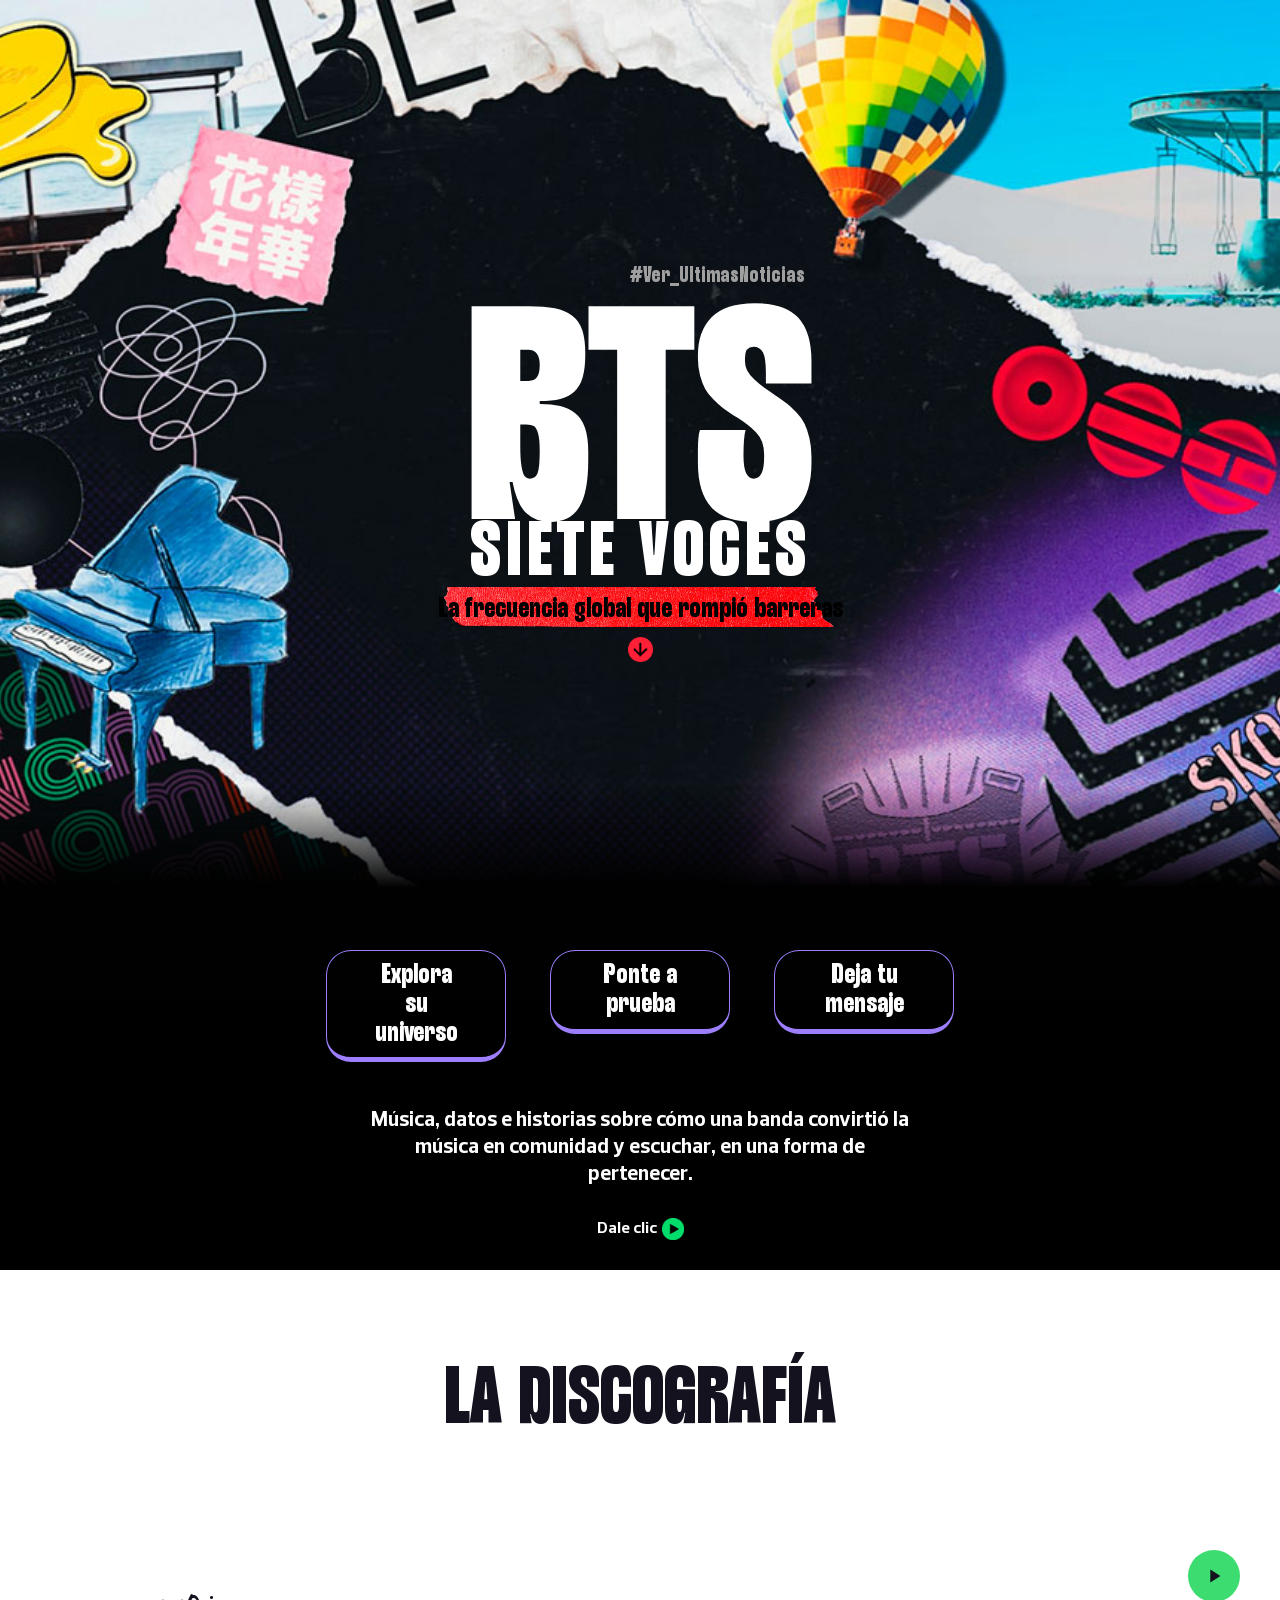
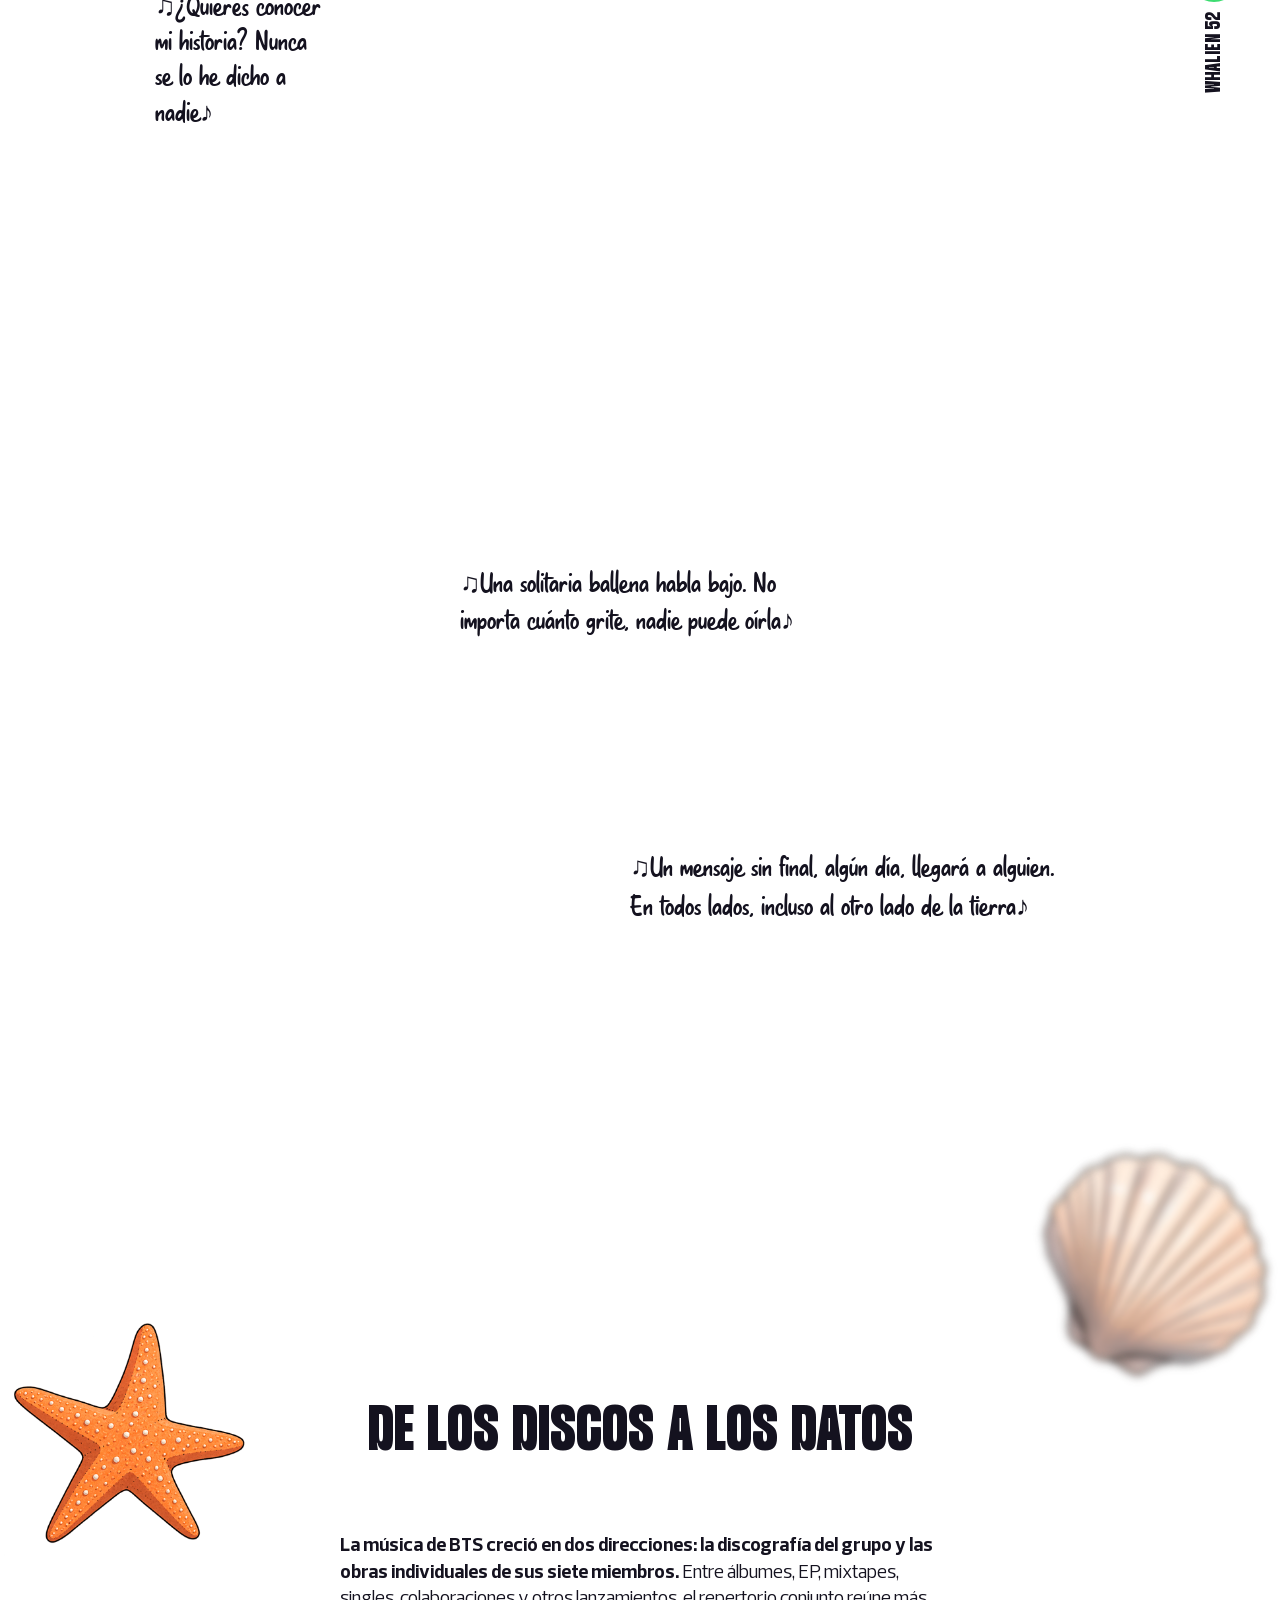
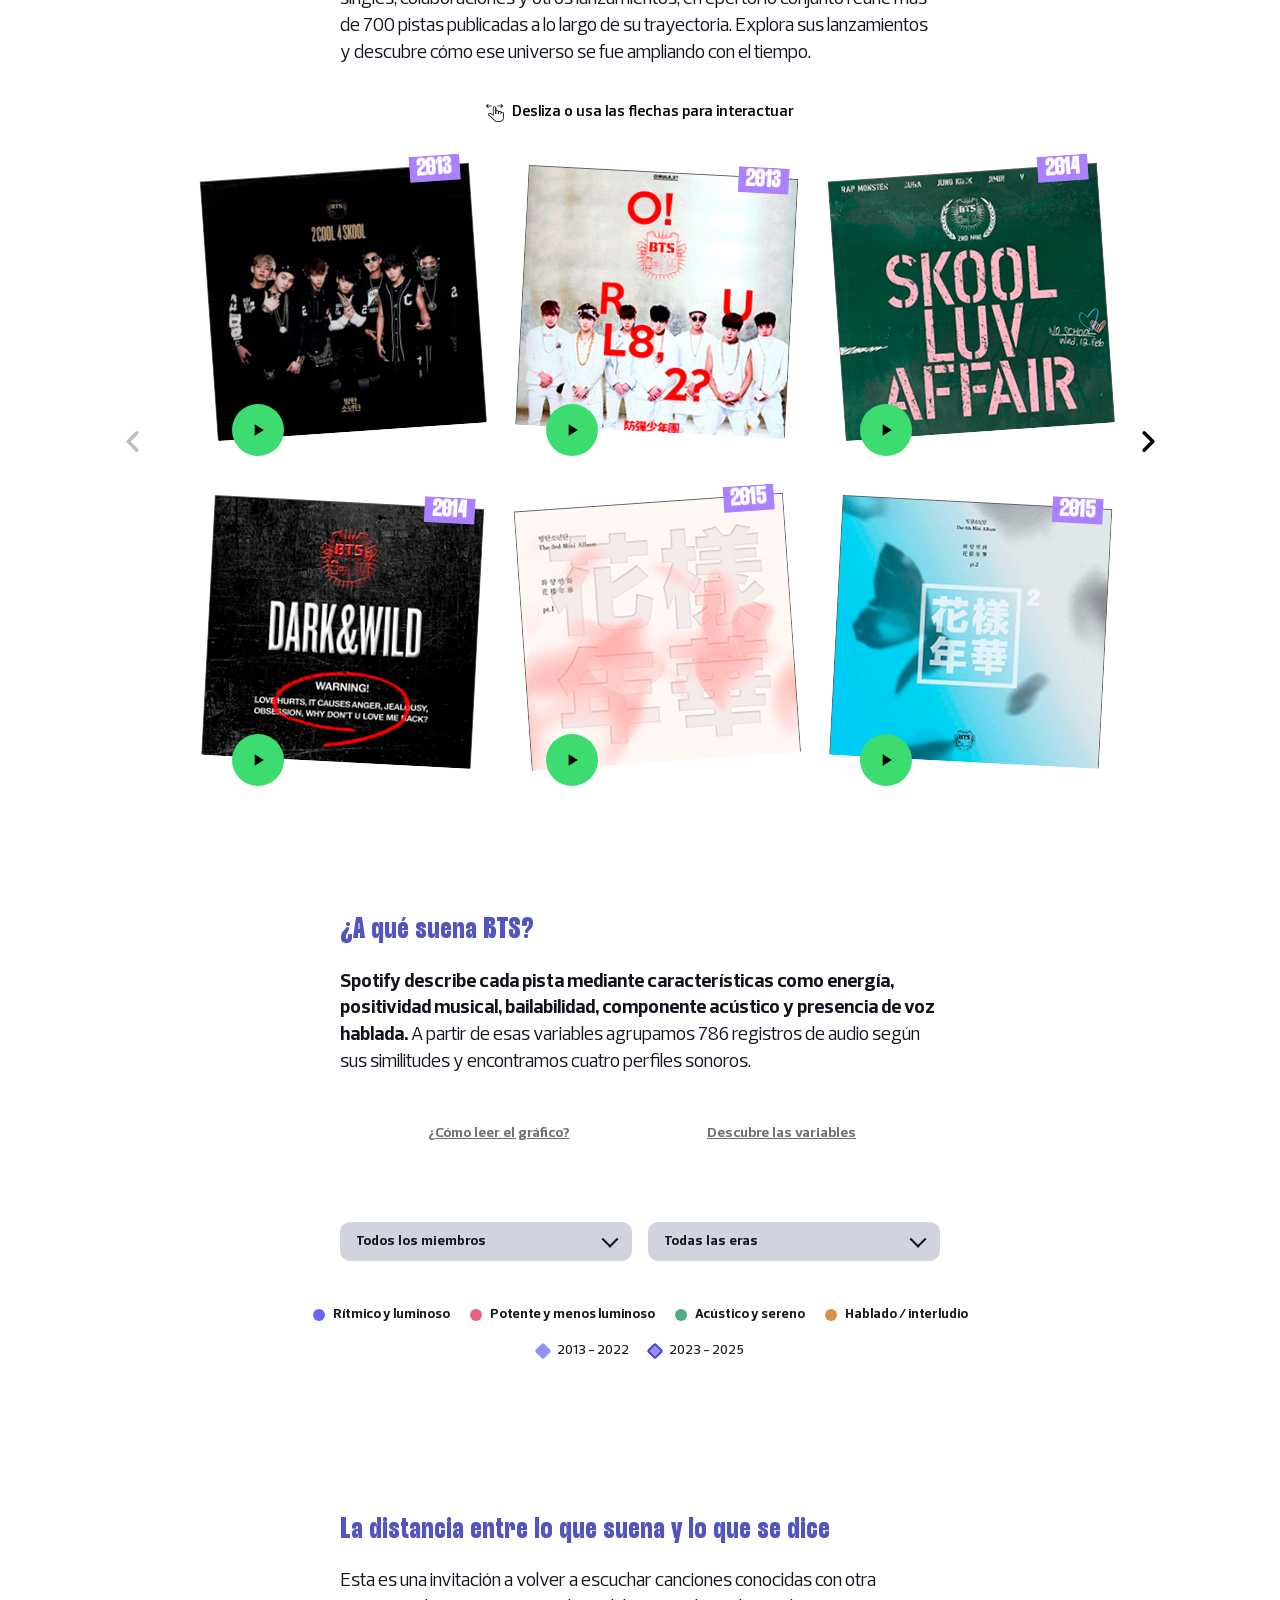
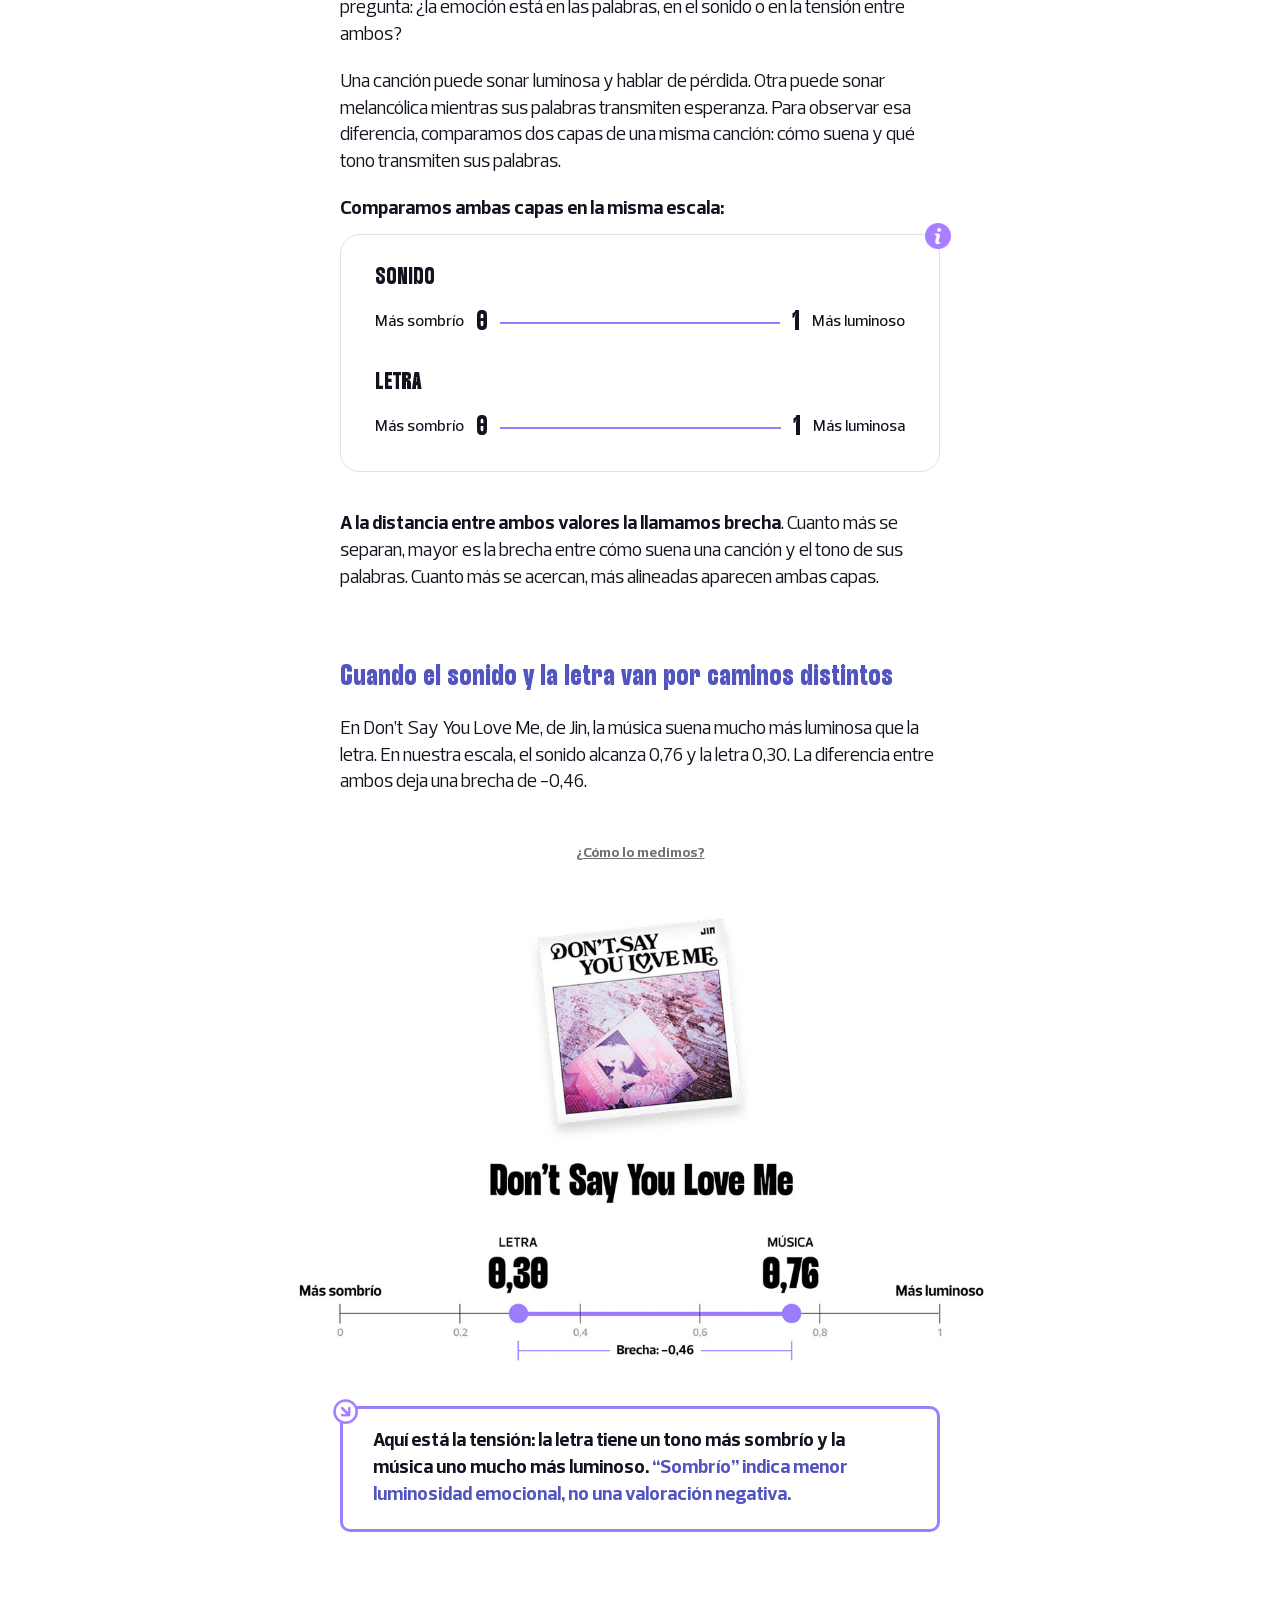
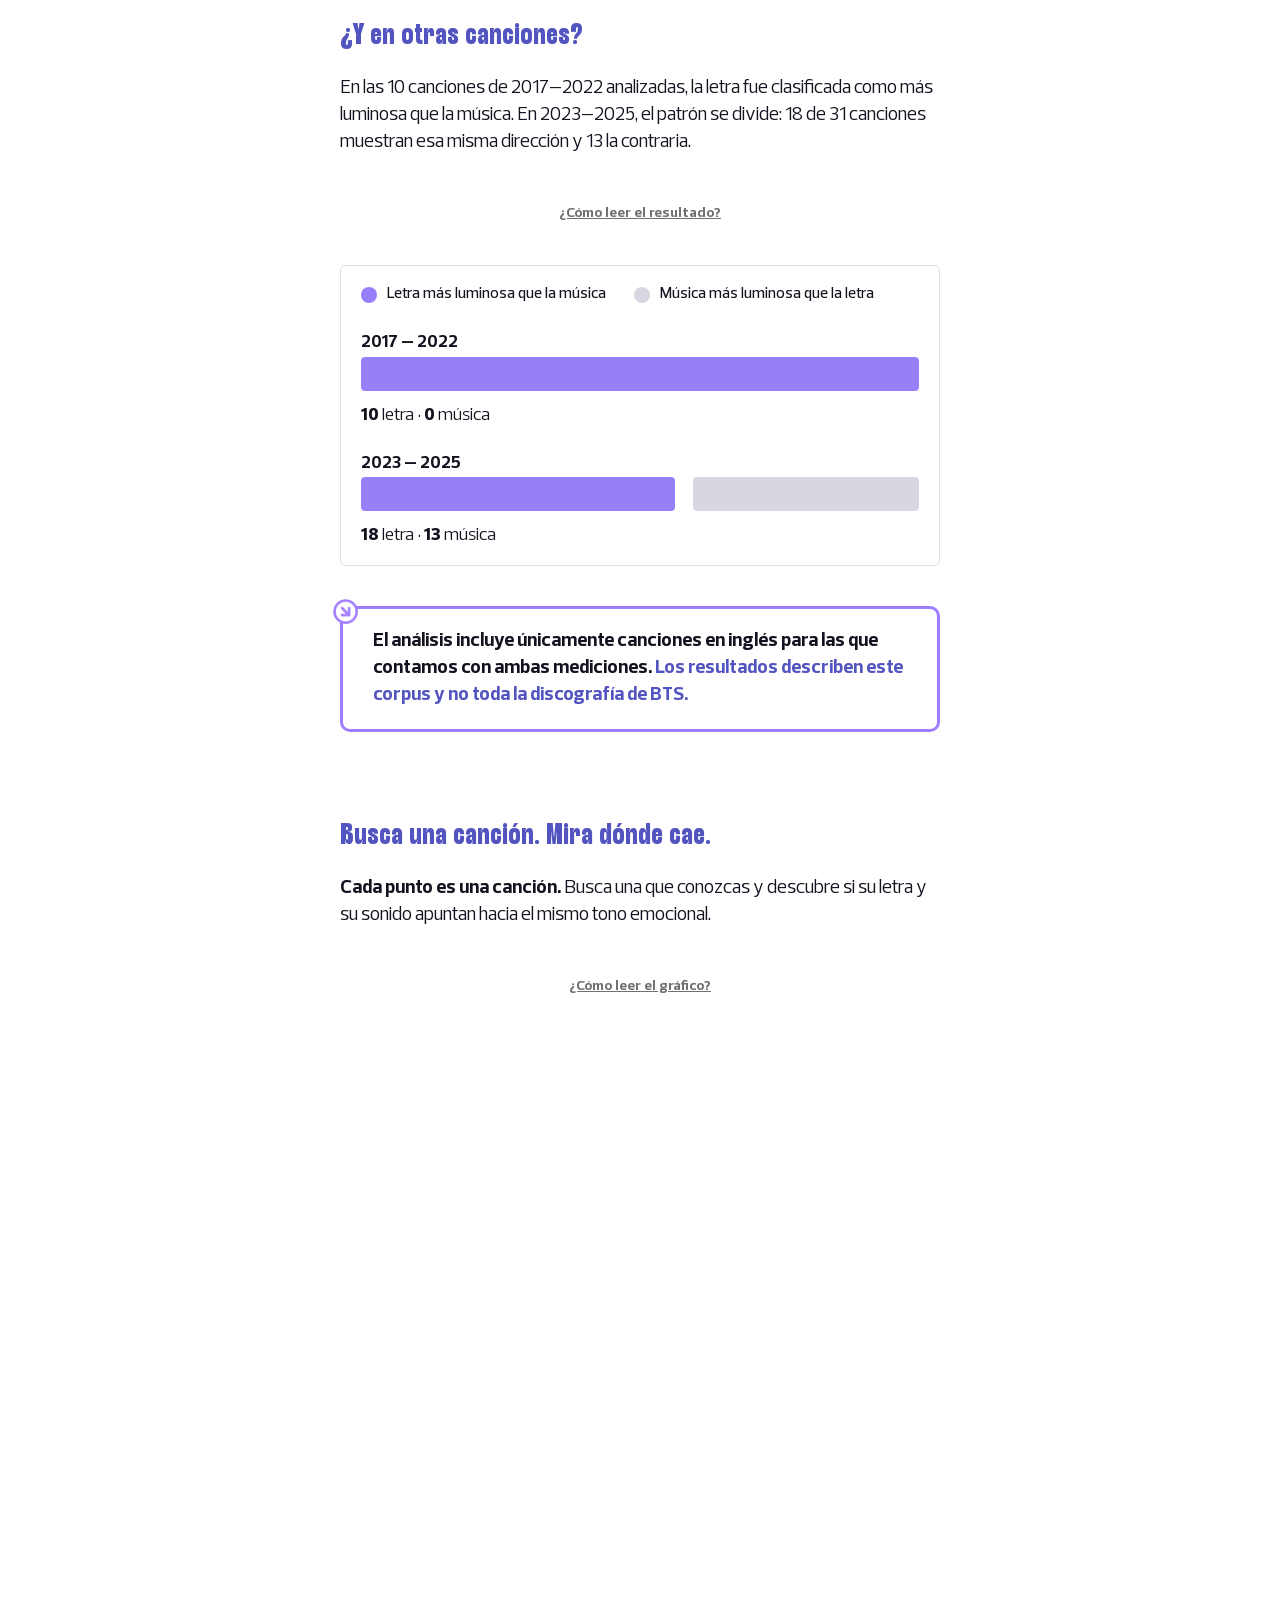
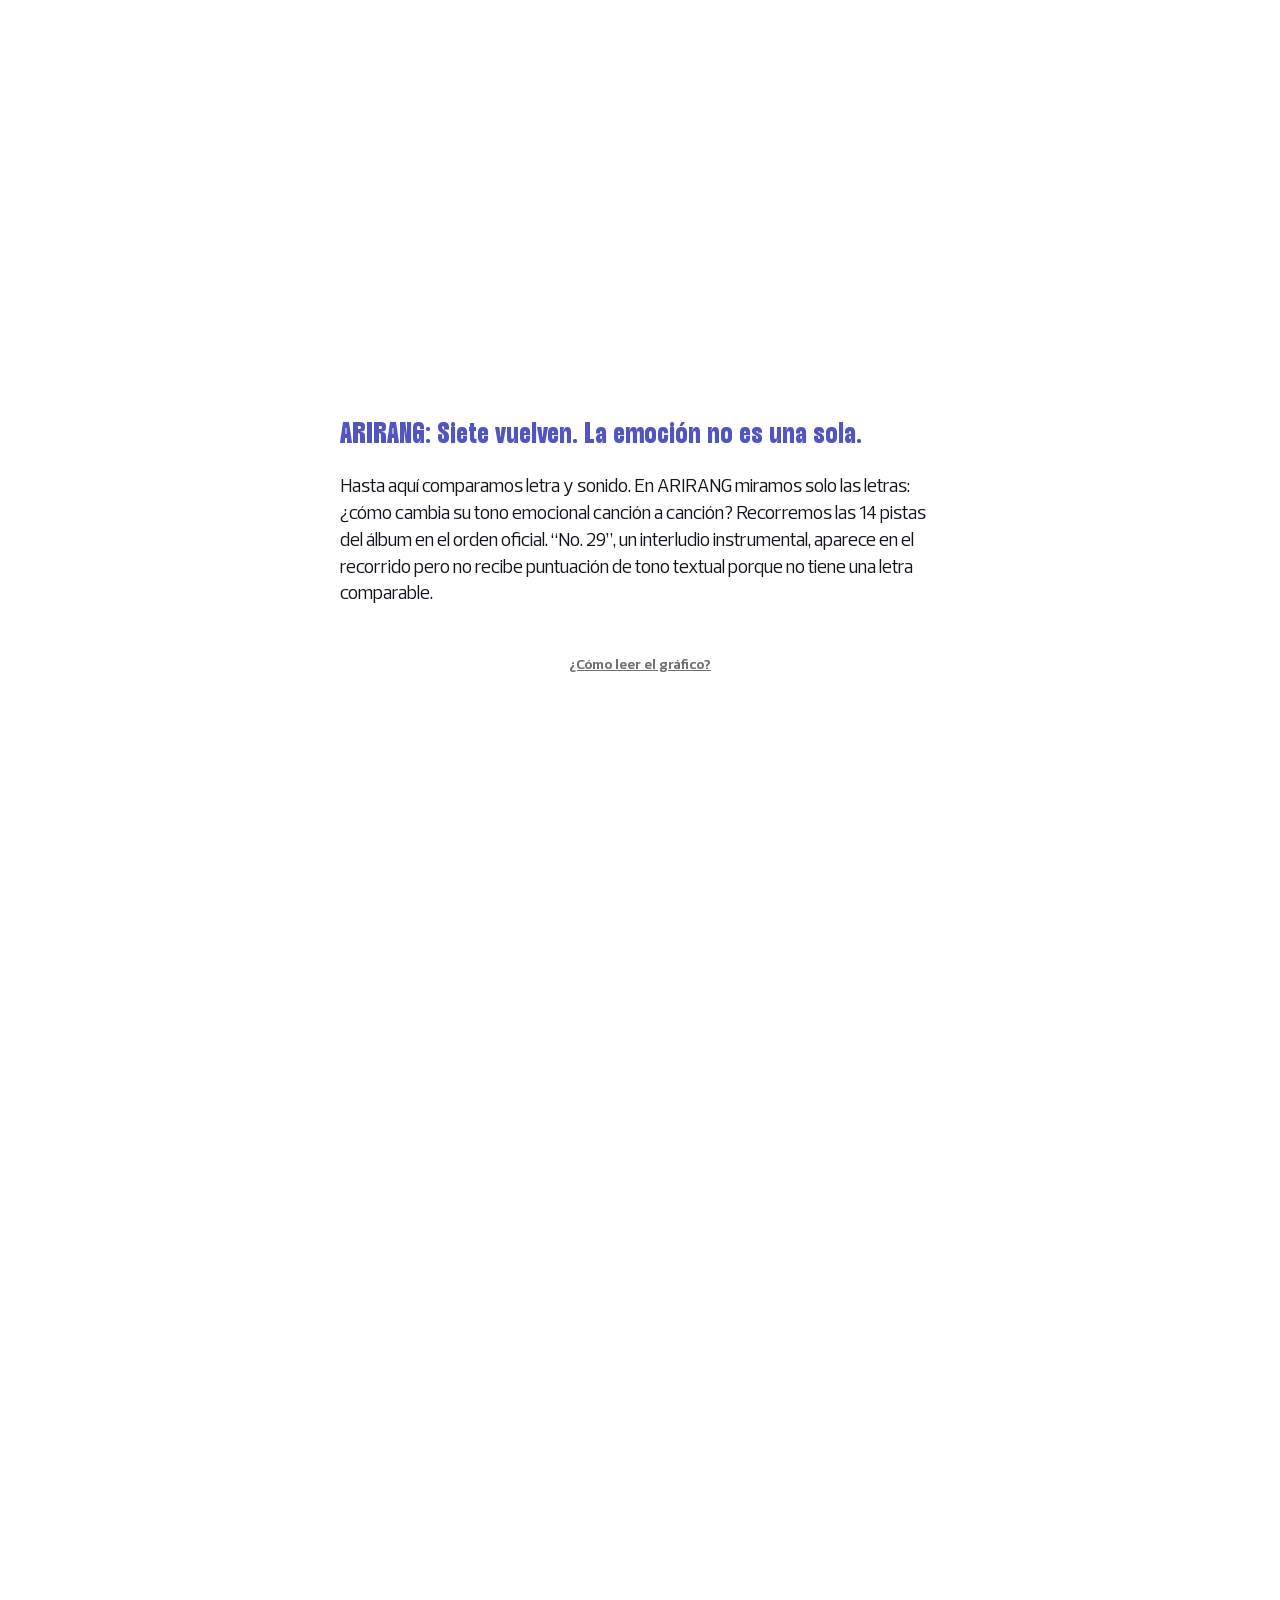
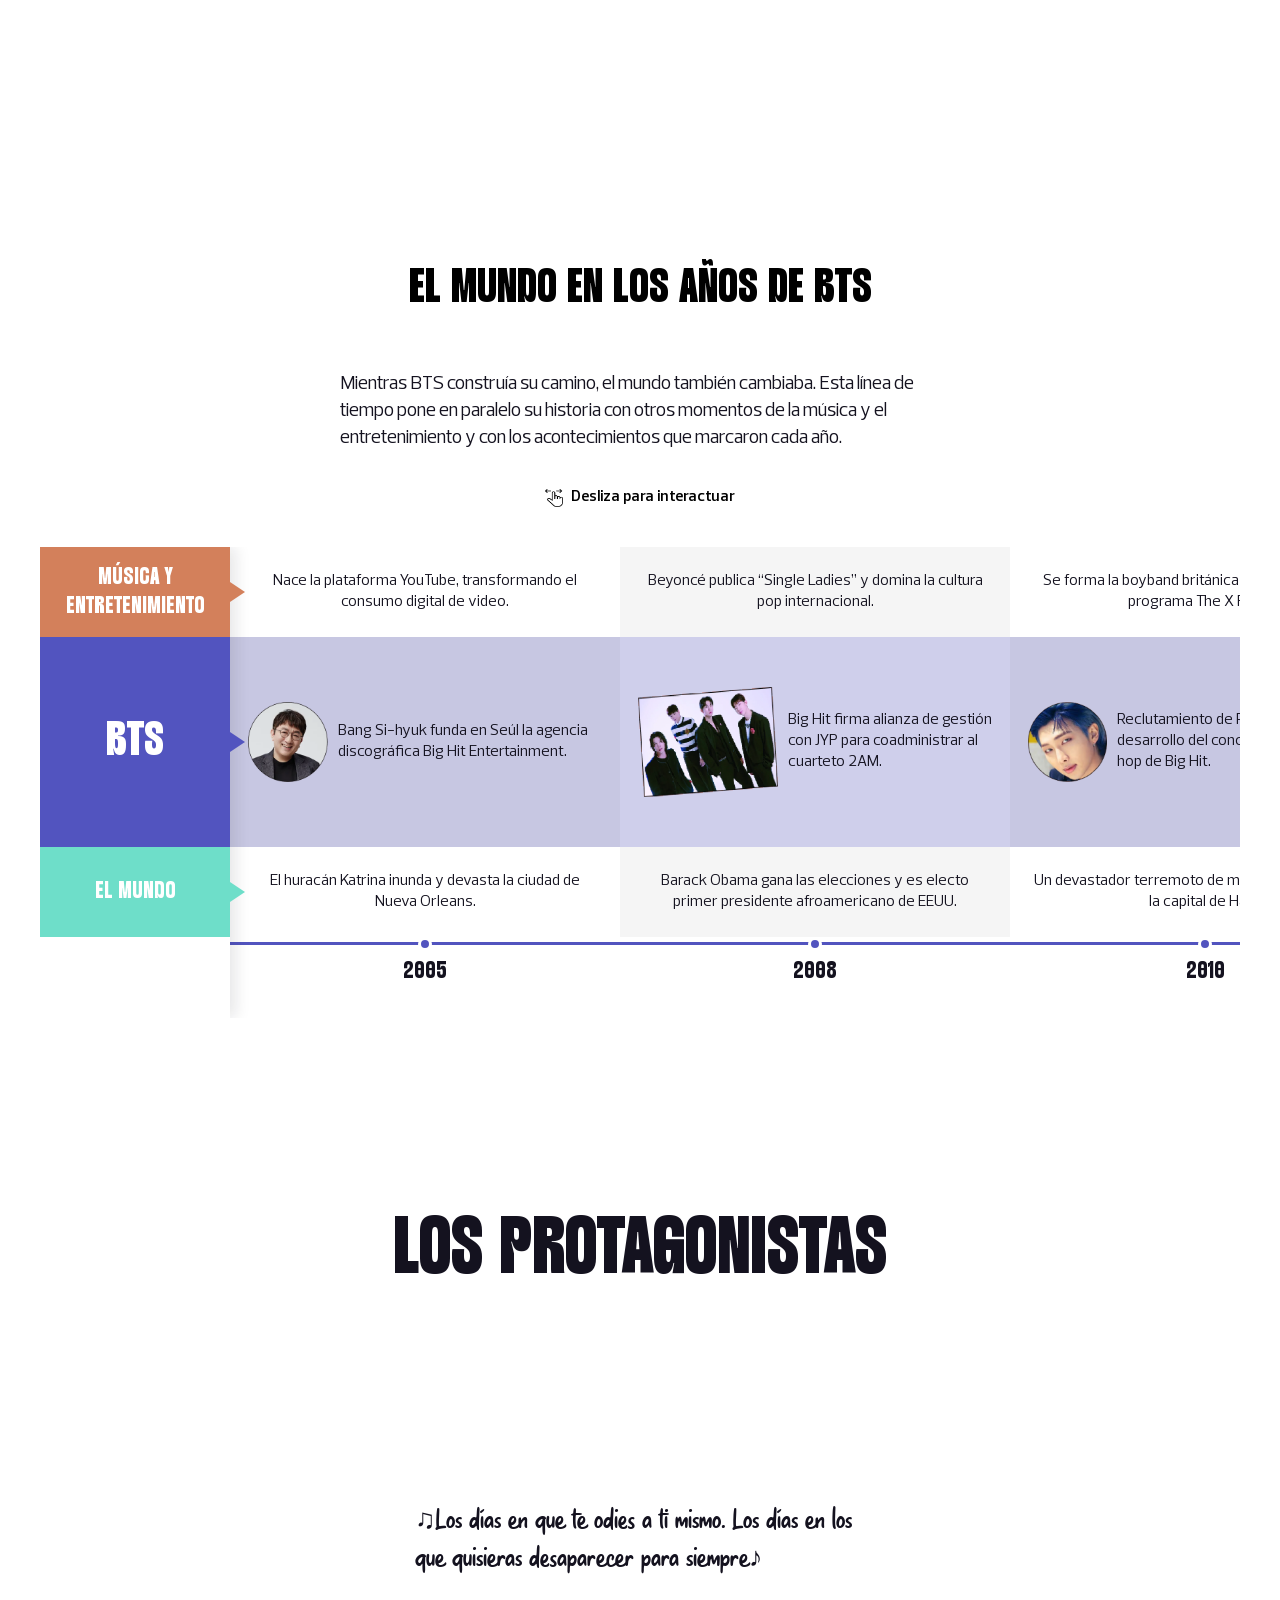
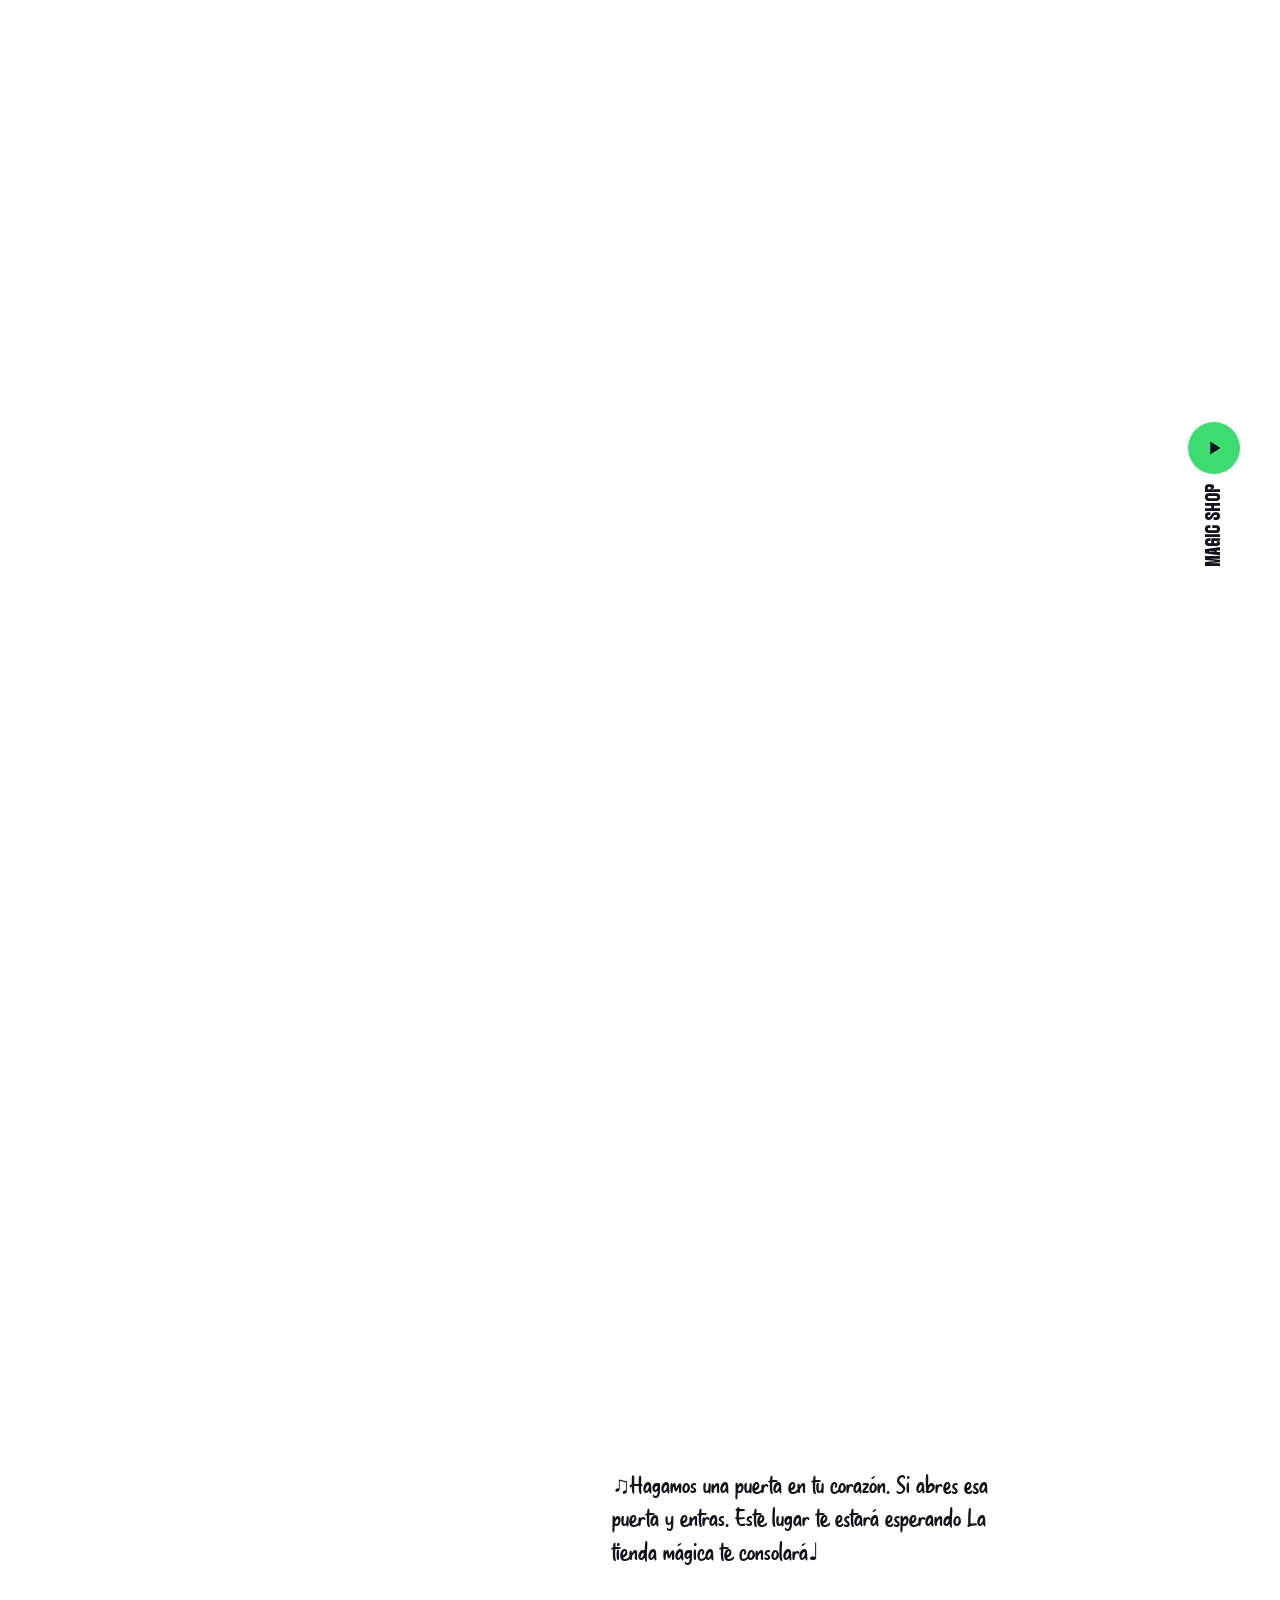
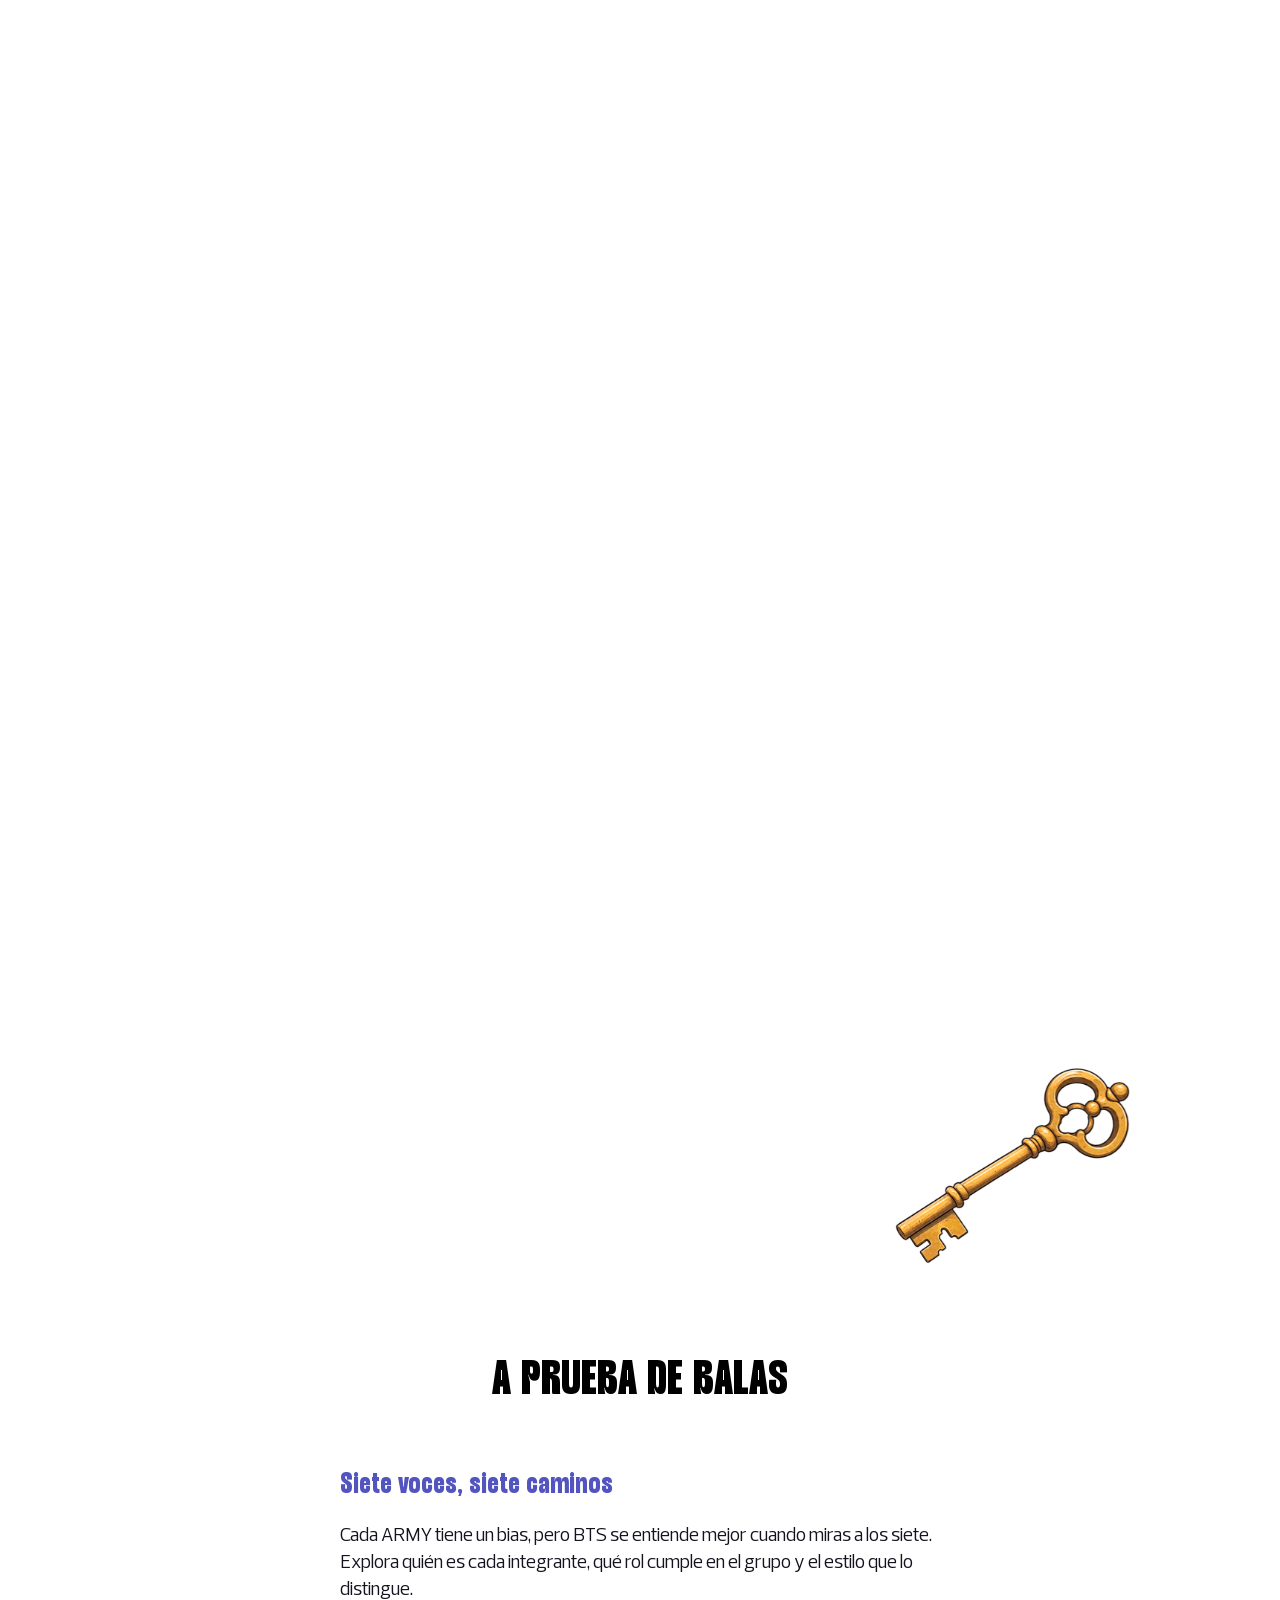
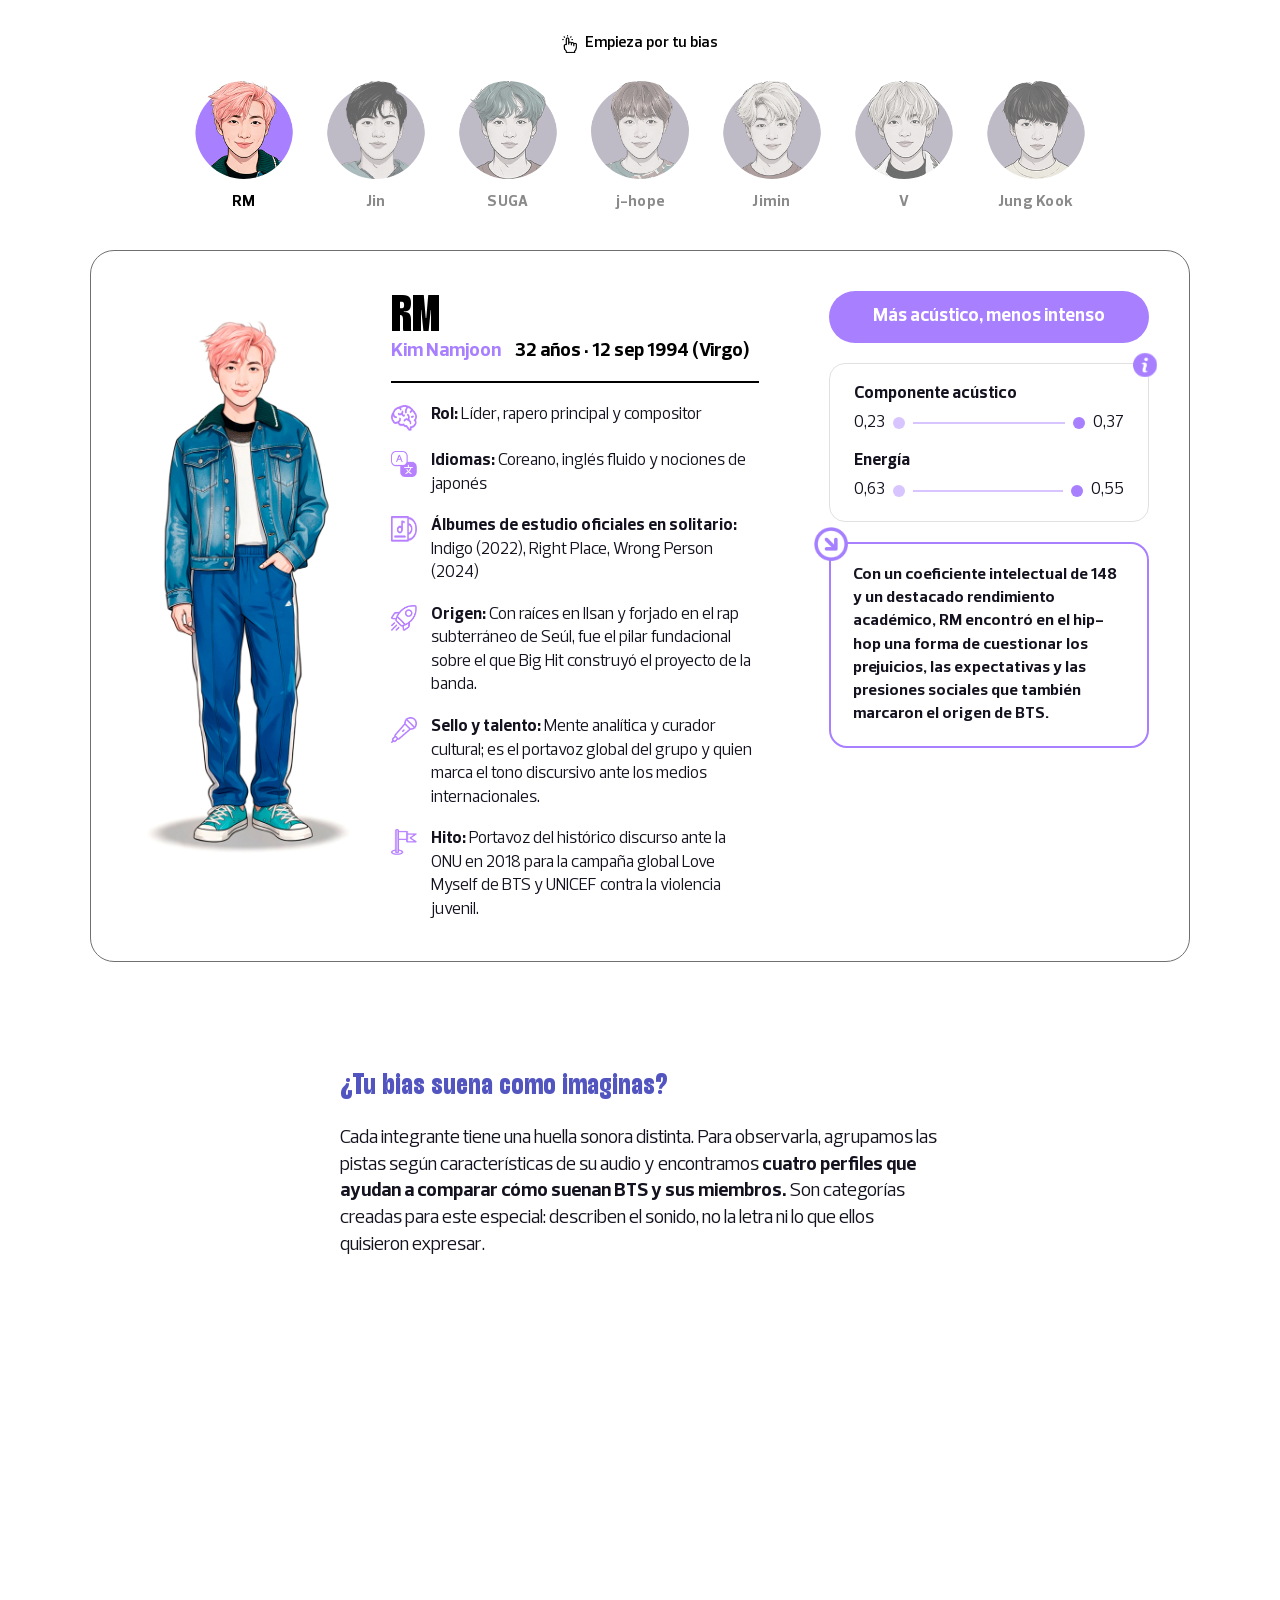
==== index-bts.html @ 7f42c044 "min width" ====
<!DOCTYPE html>
<html lang="es">
<head>
    <meta name="robots" content="noindex" />
    <meta charset="UTF-8" />
    <meta name="viewport" content="width=device-width, initial-scale=1.0" />

    <link rel="preconnect" href="https://fonts.googleapis.com" />
    <link rel="preconnect" href="https://fonts.gstatic.com" crossorigin />
    <link href="https://fonts.googleapis.com/css2?family=Poppins:wght@400;500;600;700;800;900&family=Anton&family=Archivo+Black&family=Caveat:wght@400;500;600;700&display=swap" rel="stylesheet" />

    <link rel="stylesheet" href="https://nuevasnarrativasec.github.io/bts/css/styles.css?v70" />


    <style>
        /* Ocultar anuncios y elementos no deseados */  
        
        body.story{
            height: auto !important;
            min-height: inherit !important;
        }
        .overflow-y-hidden{
            /*overflow-y: scroll !important;*/
        }

        #clever-45754-1988799-sticky-footer,    
        .tp-modal,
        .tp-backdrop.tp-active,
        .content_gpt_top_ads, 
        .sticky-top, 
        .nav-d__menu.active,
        #gpt_cover,
        .content_gpt_top_ads,
        .skin-template-model0.ads_pushed,
        .skin-template-model0,
        #clever-45754-889974-sticky-footer,
        #clever-45754-1475206-sticky-footer-iframe,
        #gpt_zocalo, 
        #clever-45754-sticky-footer-shadow,
        #browsi_wrapper_0_ai_1_rc_0,
        #browsi_wrapper_1_ai_1_rc_0,
        #browsi_wrapper_2_ai_1_rc_0,
        #browsi_wrapper_3_ai_1_rc_0,
        #browsi_wrapper_4_ai_1_rc_0,
        #browsi_wrapper_5_ai_1_rc_0,
        #browsi_wrapper_6_ai_1_rc_0,
        #browsi_wrapper_7_ai_1_rc_0,
        #browsi_wrapper_8_ai_1_rc_0,
        #browsi_wrapper_9_ai_1_rc_0,
        #browsi_wrapper_10_ai_1_rc_0,
        .fs-sticky-footer,
        .orp-player-wrapper,
        #clever-45754-sticky-footer,
        #clever-45754-1475206-sticky-footer-shadow,
        #elcomercio_zocalo,
        .cl-container,
        #merlin-widget-root,
	    .cl-container{
            display: none !important;
            height: 0 !important;
        }   
        #header-container,
        .nav-d__main-scroll.scrolled{
            z-index: 99999999;
        }
        #nav-wm-container{
            position: relative;
            z-index: 99999999;
        }
        .skin-template-model0 {
            top: 100px !important;
            z-index: -1 !important;
        }
        body{
            overflow-y: scroll !important;
        }
        .content-layout-container {
            background-color: transparent !important;
        }
        .tp-modal-open{
            overflow: auto !important;
        }
    </style>



</head>
<body>

    <div class="main-hero">
        <div class="box-titulo">
            <a href="https://elcomercio.pe/noticias/bts/" target="_blank">#Ver_UltimasNoticias</a>
            <h1>
                bts
                <span>siete voces</span>
            </h1>        
            <h2>
                La frecuencia global que rompió barreras
            </h2>  
            <img src="https://nuevasnarrativasec.github.io/bts/img/flecha-bajar-portada.png" alt="" width="100%" class="flecha-bajar">  
        </div>
        <img src="https://nuevasnarrativasec.github.io/bts/img/corte-degrade-portada.png" alt="" width="100%" class="corte-degrade">
    </div>

    <div class="box-bajada">
        <div class="box-botones">
            <ul class="menu">
                <li>
                    <a href="#main-canciones" class="js-menu-link">Explora su universo</a>
                </li>
                <li>
                    <a href="#main-trivia" class="js-menu-link">Ponte a prueba</a>
                </li>
                <li>
                    <a href="#ctn-box-deja-tu-mensaje" class="js-menu-link">Deja tu mensaje</a>
                </li>
            </ul>
        </div>        
        <h2>Música, datos e historias sobre cómo una banda convirtió la música en comunidad y escuchar, en una forma de pertenecer.</h2>
        <div class="animacion-aviso">
            <p>Dale clic</p>
            <img src="https://nuevasnarrativasec.github.io/bts/img/icon-sound.png" alt="" width="100%">            
        </div>
    </div>

    <div class="main-animacion-1" id="mainAnimacion1">   
        
        <h3>la discografía</h3>

        <div class="animacion-fila animacion-fila--1">
            <div class="animacion-texto animacion-texto--1">
                <p>♫¿Quieres conocer mi historia? Nunca se lo he dicho a nadie♪</p>
            </div>

            <div class="animacion-video-wrap">
                <video class="animacion-video animacion-video-desktop-1" id="animacionVideo1" src="https://nuevasnarrativasec.github.io/bts/video/animacion-1.mp4" muted loop playsinline preload="metadata"></video>
                <video class="animacion-video animacion-video-movil-1" id="animacionVideo1" src="https://nuevasnarrativasec.github.io/bts/video/animacion-1-movil.mp4" muted loop playsinline preload="metadata"></video>
            </div>

            <!--
                CTA de Spotify: reproduce/pausa solo este track usando la
                Spotify iFrame API oficial (así sí responde al click, a
                diferencia de un <iframe src="...?autoplay=1"> suelto que
                los navegadores casi siempre bloquean).
                Cambia data-spotify-uri por el URI de la canción:
                Spotify → clic derecho en el track → Compartir → Copiar URI de Spotify
                (algo como spotify:track:XXXXXXXXXXXXXXXXXXXXXX).
            -->
            <div class="animacion-cta" id="animacionCta1" data-spotify-uri="spotify:track:4qiz8g1viE8tqpwXQThFxX">
                <button class="animacion-cta-play" type="button" aria-label="Reproducir Whalien 52">
                    <svg class="icon-play" viewBox="0 0 24 24" aria-hidden="true"><path fill="currentColor" d="M8 5v14l11-7z"/></svg>
                    <svg class="icon-pause" viewBox="0 0 24 24" aria-hidden="true" hidden><path fill="currentColor" d="M6 5h4v14H6zM14 5h4v14h-4z"/></svg>
                </button>
                <span class="animacion-cta-nombre">Whalien 52</span>
                <div class="animacion-cta-embed" id="animacionCta1Embed"></div>
            </div>
        </div>

        <div class="animacion-fila animacion-fila--2">
            <video class="animacion-video animacion-video--full animacion-video-desktop-2" id="animacionVideo2" src="https://nuevasnarrativasec.github.io/bts/video/animacion-2.mp4" muted loop playsinline preload="metadata"></video>
            <video class="animacion-video animacion-video--full animacion-video-movil-2" id="animacionVideo2" src="https://nuevasnarrativasec.github.io/bts/video/animacion-2-movil.mp4" muted loop playsinline preload="metadata"></video>

            <div class="animacion-texto animacion-texto--2">
                <p>♫Una solitaria ballena habla bajo. No importa cuánto grite, nadie puede oírla♪</p>
            </div>
        </div>

        <div class="animacion2-fila animacion2-fila--playa">
            <video class="animacion-video animacion-video--full animacion-video-desktop-3" id="animacionVideo3" src="https://nuevasnarrativasec.github.io/bts/video/animacion-3.mp4" muted loop playsinline preload="metadata"></video>
            <video class="animacion-video animacion-video--full animacion-video-movil-3" id="animacionVideo3" src="https://nuevasnarrativasec.github.io/bts/video/animacion-3-movil.mp4?v2" muted loop playsinline preload="metadata"></video>
            <div class="animacion2-letra">
                <p>♫Un mensaje sin final, algún día, llegará a alguien. En todos lados, incluso al otro lado de la tierra♪</p>
            </div>
        </div>

    </div>

    <div class="main-canciones" id="main-canciones">
        <img src="https://nuevasnarrativasec.github.io/bts/img/elementos-transiciones/bg-elemento-1.png" alt="" width="100%" class="elemento-transicion-1">
        <img src="https://nuevasnarrativasec.github.io/bts/img/elementos-transiciones/bg-elemento-2.png" alt="" width="100%" class="elemento-transicion-2">
        <h3>de los discos a los datos</h3>

        <div class="box-universo-musical">
            <div class="ctn-box-universo-musical">
                <p>
                    <b>La música de BTS creció en dos direcciones: la discografía del grupo y las obras individuales de sus siete miembros.</b> Entre álbumes, EP, mixtapes, singles, colaboraciones y otros lanzamientos, el repertorio conjunto reúne más de 700 pistas publicadas a lo largo de su trayectoria. Explora sus lanzamientos y descubre cómo ese universo se fue ampliando con el tiempo.
                </p>

                <div class="hint-desliza">
                    <img src="https://nuevasnarrativasec.github.io/bts/img/icon-desliza.png" alt="" width="100%">
                    <span>Desliza o usa las flechas para interactuar</span>
                </div>

                <!--
                    Carrusel horizontal de portadas.
                    Duplica un ".disco-item" completo por cada disco/track:
                      - Cambia la imagen (./img/discos/tu-portada.jpg)
                      - Cambia data-embed por la URL de embed de Spotify
                        (Spotify → Compartir → Copiar código para insertar → toma el valor de "src")
                -->
                

                <!--<div class="disclaimer-box">
                    <i class="disclaimer-icon">
                        <svg viewBox="0 0 24 24" aria-hidden="true"><path fill="currentColor" d="M18 6L6 18M6 6l12 12" stroke="currentColor" stroke-width="0"/><path fill="none" stroke="currentColor" stroke-width="2.4" stroke-linecap="round" d="M7 7l10 10M17 8v9h-9"/></svg>
                    </i>
                    <p>
                        <b>Pie de página o disclaimer de la gráfica:</b> Compilación del catálogo oficial de BTS y proyectos solistas editados por BIGHIT MUSIC / HYBE en plataformas digitales y formato físico. No incluye maquetas caseras, actuaciones en vivo de televisión ni remezclas no autorizadas.
                    </p>
                </div>-->
            </div>
            <div class="carousel-discos" id="carouselDiscos">
                    <button class="carousel-arrow carousel-arrow--prev" type="button" aria-label="Ver discos anteriores" disabled>
                        <svg viewBox="0 0 24 24" aria-hidden="true"><path fill="none" stroke="currentColor" stroke-width="2.4" stroke-linecap="round" stroke-linejoin="round" d="M15 6l-6 6 6 6"/></svg>
                    </button>

                    <div class="scroll-discos js-drag-scroll" id="scrollDiscos" data-per-page="6">

                    <div class="disco-item" data-embed="https://open.spotify.com/embed/album/6egaEe9JaULuUCkihSnYlH?utm_source=generator&theme=0">
                        <div class="disco-cover-wrap">
                            <img src="https://nuevasnarrativasec.github.io/bts/img/discos/disco-01.png" alt="Don't Say You Love Me — Jin" class="disco-cover" loading="lazy" />
                            <button class="btn-play" type="button" aria-label="Reproducir">
                                <svg class="icon-play" viewBox="0 0 24 24" aria-hidden="true"><path fill="currentColor" d="M8 5v14l11-7z"/></svg>
                                <svg class="icon-pause" viewBox="0 0 24 24" aria-hidden="true"><path fill="currentColor" d="M6 5h4v14H6zM14 5h4v14h-4z"/></svg>
                            </button>
                        </div>
                        <div class="disco-embed"></div>
                    </div>

                    <div class="disco-item" data-embed="https://open.spotify.com/embed/album/6rWmdSJIaGTVtdMJQ35Lvf?utm_source=generator&theme=0">
                        <div class="disco-cover-wrap">
                            <img src="https://nuevasnarrativasec.github.io/bts/img/discos/disco-02.png" alt="Don't Say You Love Me — Jin" class="disco-cover" loading="lazy" />
                            <button class="btn-play" type="button" aria-label="Reproducir">
                                <svg class="icon-play" viewBox="0 0 24 24" aria-hidden="true"><path fill="currentColor" d="M8 5v14l11-7z"/></svg>
                                <svg class="icon-pause" viewBox="0 0 24 24" aria-hidden="true"><path fill="currentColor" d="M6 5h4v14H6zM14 5h4v14h-4z"/></svg>
                            </button>
                        </div>
                        <div class="disco-embed"></div>
                    </div>

                    <div class="disco-item" data-embed="https://open.spotify.com/embed/album/5r35iS0uSSoQBKzQj0IeI3?utm_source=generator&theme=0">
                        <div class="disco-cover-wrap">
                            <img src="https://nuevasnarrativasec.github.io/bts/img/discos/disco-03.png" alt="Don't Say You Love Me — Jin" class="disco-cover" loading="lazy" />
                            <button class="btn-play" type="button" aria-label="Reproducir">
                                <svg class="icon-play" viewBox="0 0 24 24" aria-hidden="true"><path fill="currentColor" d="M8 5v14l11-7z"/></svg>
                                <svg class="icon-pause" viewBox="0 0 24 24" aria-hidden="true"><path fill="currentColor" d="M6 5h4v14H6zM14 5h4v14h-4z"/></svg>
                            </button>
                        </div>
                        <div class="disco-embed"></div>
                    </div>

                    <!--<div class="disco-item" data-embed="https://open.spotify.com/embed/album/0pX41mddl0CZXxpxkQ7347?utm_source=generator&theme=0">
                        <div class="disco-cover-wrap">
                            <img src="https://nuevasnarrativasec.github.io/bts/img/discos/disco-04.jpg" alt="Don't Say You Love Me — Jin" class="disco-cover" loading="lazy" />
                            <button class="btn-play" type="button" aria-label="Reproducir">
                                <svg class="icon-play" viewBox="0 0 24 24" aria-hidden="true"><path fill="currentColor" d="M8 5v14l11-7z"/></svg>
                                <svg class="icon-pause" viewBox="0 0 24 24" aria-hidden="true"><path fill="currentColor" d="M6 5h4v14H6zM14 5h4v14h-4z"/></svg>
                            </button>
                        </div>
                        <div class="disco-embed"></div>
                    </div>-->

                    <div class="disco-item" data-embed="https://open.spotify.com/embed/album/35voVqYGkotyJ945O9egDY?utm_source=generator&theme=0">
                        <div class="disco-cover-wrap">
                            <img src="https://nuevasnarrativasec.github.io/bts/img/discos/disco-05.png" alt="Don't Say You Love Me — Jin" class="disco-cover" loading="lazy" />
                            <button class="btn-play" type="button" aria-label="Reproducir">
                                <svg class="icon-play" viewBox="0 0 24 24" aria-hidden="true"><path fill="currentColor" d="M8 5v14l11-7z"/></svg>
                                <svg class="icon-pause" viewBox="0 0 24 24" aria-hidden="true"><path fill="currentColor" d="M6 5h4v14H6zM14 5h4v14h-4z"/></svg>
                            </button>
                        </div>
                        <div class="disco-embed"></div>
                    </div>

                    <div class="disco-item" data-embed="https://open.spotify.com/embed/album/0mEeCuKJQ8Xh9tQ5dMm89X?utm_source=generator&theme=0">
                        <div class="disco-cover-wrap">
                            <img src="https://nuevasnarrativasec.github.io/bts/img/discos/disco-06.png" alt="Don't Say You Love Me — Jin" class="disco-cover" loading="lazy" />
                            <button class="btn-play" type="button" aria-label="Reproducir">
                                <svg class="icon-play" viewBox="0 0 24 24" aria-hidden="true"><path fill="currentColor" d="M8 5v14l11-7z"/></svg>
                                <svg class="icon-pause" viewBox="0 0 24 24" aria-hidden="true"><path fill="currentColor" d="M6 5h4v14H6zM14 5h4v14h-4z"/></svg>
                            </button>
                        </div>
                        <div class="disco-embed"></div>
                    </div>

                    <div class="disco-item" data-embed="https://open.spotify.com/embed/album/2ds8iT4wkaN1Q1gZe1qcOD?utm_source=generator&theme=0">
                        <div class="disco-cover-wrap">
                            <img src="https://nuevasnarrativasec.github.io/bts/img/discos/disco-07.png" alt="Don't Say You Love Me — Jin" class="disco-cover" loading="lazy" />
                            <button class="btn-play" type="button" aria-label="Reproducir">
                                <svg class="icon-play" viewBox="0 0 24 24" aria-hidden="true"><path fill="currentColor" d="M8 5v14l11-7z"/></svg>
                                <svg class="icon-pause" viewBox="0 0 24 24" aria-hidden="true"><path fill="currentColor" d="M6 5h4v14H6zM14 5h4v14h-4z"/></svg>
                            </button>
                        </div>
                        <div class="disco-embed"></div>
                    </div>

                    <div class="disco-item" data-embed="https://open.spotify.com/embed/album/1k5bJ8l5oL5xxVBVHjil09?utm_source=generator&theme=0">
                        <div class="disco-cover-wrap">
                            <img src="https://nuevasnarrativasec.github.io/bts/img/discos/disco-08.png" alt="Don't Say You Love Me — Jin" class="disco-cover" loading="lazy" />
                            <button class="btn-play" type="button" aria-label="Reproducir">
                                <svg class="icon-play" viewBox="0 0 24 24" aria-hidden="true"><path fill="currentColor" d="M8 5v14l11-7z"/></svg>
                                <svg class="icon-pause" viewBox="0 0 24 24" aria-hidden="true"><path fill="currentColor" d="M6 5h4v14H6zM14 5h4v14h-4z"/></svg>
                            </button>
                        </div>
                        <div class="disco-embed"></div>
                    </div>

                    <div class="disco-item" data-embed="https://open.spotify.com/embed/album/1vhNGBTFoaSTLbHjPGFIlF?utm_source=generator&theme=0">
                        <div class="disco-cover-wrap">
                            <img src="https://nuevasnarrativasec.github.io/bts/img/discos/disco-09.png" alt="Don't Say You Love Me — Jin" class="disco-cover" loading="lazy" />
                            <button class="btn-play" type="button" aria-label="Reproducir">
                                <svg class="icon-play" viewBox="0 0 24 24" aria-hidden="true"><path fill="currentColor" d="M8 5v14l11-7z"/></svg>
                                <svg class="icon-pause" viewBox="0 0 24 24" aria-hidden="true"><path fill="currentColor" d="M6 5h4v14H6zM14 5h4v14h-4z"/></svg>
                            </button>
                        </div>
                        <div class="disco-embed"></div>
                    </div>

                    <div class="disco-item" data-embed="https://open.spotify.com/embed/album/6THpewjqJ15ORBJkh5CEYb?utm_source=generator&theme=0">
                        <div class="disco-cover-wrap">
                            <img src="https://nuevasnarrativasec.github.io/bts/img/discos/disco-10.png" alt="Don't Say You Love Me — Jin" class="disco-cover" loading="lazy" />
                            <button class="btn-play" type="button" aria-label="Reproducir">
                                <svg class="icon-play" viewBox="0 0 24 24" aria-hidden="true"><path fill="currentColor" d="M8 5v14l11-7z"/></svg>
                                <svg class="icon-pause" viewBox="0 0 24 24" aria-hidden="true"><path fill="currentColor" d="M6 5h4v14H6zM14 5h4v14h-4z"/></svg>
                            </button>
                        </div>
                        <div class="disco-embed"></div>
                    </div>

                    <div class="disco-item" data-embed="https://open.spotify.com/embed/album/07Rq17GzCnIdWJcyVHb57G?utm_source=generator&theme=0">
                        <div class="disco-cover-wrap">
                            <img src="https://nuevasnarrativasec.github.io/bts/img/discos/disco-11.png" alt="Don't Say You Love Me — Jin" class="disco-cover" loading="lazy" />
                            <button class="btn-play" type="button" aria-label="Reproducir">
                                <svg class="icon-play" viewBox="0 0 24 24" aria-hidden="true"><path fill="currentColor" d="M8 5v14l11-7z"/></svg>
                                <svg class="icon-pause" viewBox="0 0 24 24" aria-hidden="true"><path fill="currentColor" d="M6 5h4v14H6zM14 5h4v14h-4z"/></svg>
                            </button>
                        </div>
                        <div class="disco-embed"></div>
                    </div>

                    <div class="disco-item" data-embed="https://open.spotify.com/embed/album/4NIqCxqP9o8Tp6tGLBqd8O?utm_source=generator&theme=0">
                        <div class="disco-cover-wrap">
                            <img src="https://nuevasnarrativasec.github.io/bts/img/discos/disco-12.png" alt="Don't Say You Love Me — Jin" class="disco-cover" loading="lazy" />
                            <button class="btn-play" type="button" aria-label="Reproducir">
                                <svg class="icon-play" viewBox="0 0 24 24" aria-hidden="true"><path fill="currentColor" d="M8 5v14l11-7z"/></svg>
                                <svg class="icon-pause" viewBox="0 0 24 24" aria-hidden="true"><path fill="currentColor" d="M6 5h4v14H6zM14 5h4v14h-4z"/></svg>
                            </button>
                        </div>
                        <div class="disco-embed"></div>
                    </div>

                    <div class="disco-item" data-embed="https://open.spotify.com/embed/album/43wFM1HquliY3iwKWzPN4y?utm_source=generator&theme=0">
                        <div class="disco-cover-wrap">
                            <img src="https://nuevasnarrativasec.github.io/bts/img/discos/disco-13.png" alt="Don't Say You Love Me — Jin" class="disco-cover" loading="lazy" />
                            <button class="btn-play" type="button" aria-label="Reproducir">
                                <svg class="icon-play" viewBox="0 0 24 24" aria-hidden="true"><path fill="currentColor" d="M8 5v14l11-7z"/></svg>
                                <svg class="icon-pause" viewBox="0 0 24 24" aria-hidden="true"><path fill="currentColor" d="M6 5h4v14H6zM14 5h4v14h-4z"/></svg>
                            </button>
                        </div>
                        <div class="disco-embed"></div>
                    </div>

                    <div class="disco-item" data-embed="https://open.spotify.com/embed/album/2KqlAl1Kl5fZvbFgJ0qFB6?utm_source=generator&theme=0">
                        <div class="disco-cover-wrap">
                            <img src="https://nuevasnarrativasec.github.io/bts/img/discos/disco-14.png" alt="Don't Say You Love Me — Jin" class="disco-cover" loading="lazy" />
                            <button class="btn-play" type="button" aria-label="Reproducir">
                                <svg class="icon-play" viewBox="0 0 24 24" aria-hidden="true"><path fill="currentColor" d="M8 5v14l11-7z"/></svg>
                                <svg class="icon-pause" viewBox="0 0 24 24" aria-hidden="true"><path fill="currentColor" d="M6 5h4v14H6zM14 5h4v14h-4z"/></svg>
                            </button>
                        </div>
                        <div class="disco-embed"></div>
                    </div>

                    <!--<div class="disco-item" data-embed="https://open.spotify.com/embed/album/2SVMQ9dcWrlZj4vmKBPiE6?utm_source=generator&theme=0">
                        <div class="disco-cover-wrap">
                            <img src="https://nuevasnarrativasec.github.io/bts/img/discos/disco-15.jpg" alt="Don't Say You Love Me — Jin" class="disco-cover" loading="lazy" />
                            <button class="btn-play" type="button" aria-label="Reproducir">
                                <svg class="icon-play" viewBox="0 0 24 24" aria-hidden="true"><path fill="currentColor" d="M8 5v14l11-7z"/></svg>
                                <svg class="icon-pause" viewBox="0 0 24 24" aria-hidden="true"><path fill="currentColor" d="M6 5h4v14H6zM14 5h4v14h-4z"/></svg>
                            </button>
                        </div>
                        <div class="disco-embed"></div>
                    </div>-->

                    <div class="disco-item" data-embed="https://open.spotify.com/embed/album/5W1XY5ucNATjTULERvXx9j?utm_source=generator&theme=0">
                        <div class="disco-cover-wrap">
                            <img src="https://nuevasnarrativasec.github.io/bts/img/discos/disco-16.png" alt="Don't Say You Love Me — Jin" class="disco-cover" loading="lazy" />
                            <button class="btn-play" type="button" aria-label="Reproducir">
                                <svg class="icon-play" viewBox="0 0 24 24" aria-hidden="true"><path fill="currentColor" d="M8 5v14l11-7z"/></svg>
                                <svg class="icon-pause" viewBox="0 0 24 24" aria-hidden="true"><path fill="currentColor" d="M6 5h4v14H6zM14 5h4v14h-4z"/></svg>
                            </button>
                        </div>
                        <div class="disco-embed"></div>
                    </div>

                    <div class="disco-item" data-embed="https://open.spotify.com/embed/album/7cvsViO3Tg4w5ixs5Aq7mS?utm_source=generator&theme=0">
                        <div class="disco-cover-wrap">
                            <img src="https://nuevasnarrativasec.github.io/bts/img/discos/disco-19.png" alt="Don't Say You Love Me — Jin" class="disco-cover" loading="lazy" />
                            <button class="btn-play" type="button" aria-label="Reproducir">
                                <svg class="icon-play" viewBox="0 0 24 24" aria-hidden="true"><path fill="currentColor" d="M8 5v14l11-7z"/></svg>
                                <svg class="icon-pause" viewBox="0 0 24 24" aria-hidden="true"><path fill="currentColor" d="M6 5h4v14H6zM14 5h4v14h-4z"/></svg>
                            </button>
                        </div>
                        <div class="disco-embed"></div>
                    </div>

                    <div class="disco-item" data-embed="https://open.spotify.com/embed/album/6nYfHQnvkvOTNHnOhDT3sr?utm_source=generator&theme=0">
                        <div class="disco-cover-wrap">
                            <img src="https://nuevasnarrativasec.github.io/bts/img/discos/disco-17.png" alt="Don't Say You Love Me — Jin" class="disco-cover" loading="lazy" />
                            <button class="btn-play" type="button" aria-label="Reproducir">
                                <svg class="icon-play" viewBox="0 0 24 24" aria-hidden="true"><path fill="currentColor" d="M8 5v14l11-7z"/></svg>
                                <svg class="icon-pause" viewBox="0 0 24 24" aria-hidden="true"><path fill="currentColor" d="M6 5h4v14H6zM14 5h4v14h-4z"/></svg>
                            </button>
                        </div>
                        <div class="disco-embed"></div>
                    </div>                    

                    <div class="disco-item" data-embed="https://open.spotify.com/embed/album/0PBQ3Cp6NG8WX0G9KQVNMP?utm_source=generator&theme=0">
                        <div class="disco-cover-wrap">
                            <img src="https://nuevasnarrativasec.github.io/bts/img/discos/disco-20.png" alt="Don't Say You Love Me — Jin" class="disco-cover" loading="lazy" />
                            <button class="btn-play" type="button" aria-label="Reproducir">
                                <svg class="icon-play" viewBox="0 0 24 24" aria-hidden="true"><path fill="currentColor" d="M8 5v14l11-7z"/></svg>
                                <svg class="icon-pause" viewBox="0 0 24 24" aria-hidden="true"><path fill="currentColor" d="M6 5h4v14H6zM14 5h4v14h-4z"/></svg>
                            </button>
                        </div>
                        <div class="disco-embed"></div>
                    </div>

                    <div class="disco-item" data-embed="https://open.spotify.com/embed/album/0E4HPJE6DPIc2OUmJ8rTP0?utm_source=generator&theme=0">
                        <div class="disco-cover-wrap">
                            <img src="https://nuevasnarrativasec.github.io/bts/img/discos/disco-21.png" alt="Don't Say You Love Me — Jin" class="disco-cover" loading="lazy" />
                            <button class="btn-play" type="button" aria-label="Reproducir">
                                <svg class="icon-play" viewBox="0 0 24 24" aria-hidden="true"><path fill="currentColor" d="M8 5v14l11-7z"/></svg>
                                <svg class="icon-pause" viewBox="0 0 24 24" aria-hidden="true"><path fill="currentColor" d="M6 5h4v14H6zM14 5h4v14h-4z"/></svg>
                            </button>
                        </div>
                        <div class="disco-embed"></div>
                    </div>

                    <div class="disco-item" data-embed="https://open.spotify.com/embed/album/6al2VdKbb6FIz9d7lU7WRB?utm_source=generator&theme=0">
                        <div class="disco-cover-wrap">
                            <img src="https://nuevasnarrativasec.github.io/bts/img/discos/disco-22.png" alt="Don't Say You Love Me — Jin" class="disco-cover" loading="lazy" />
                            <button class="btn-play" type="button" aria-label="Reproducir">
                                <svg class="icon-play" viewBox="0 0 24 24" aria-hidden="true"><path fill="currentColor" d="M8 5v14l11-7z"/></svg>
                                <svg class="icon-pause" viewBox="0 0 24 24" aria-hidden="true"><path fill="currentColor" d="M6 5h4v14H6zM14 5h4v14h-4z"/></svg>
                            </button>
                        </div>
                        <div class="disco-embed"></div>
                    </div>

                    <div class="disco-item" data-embed="https://open.spotify.com/embed/album/3jeQDa9OFZ6GndLindHx3k?utm_source=generator&theme=0">
                        <div class="disco-cover-wrap">
                            <img src="https://nuevasnarrativasec.github.io/bts/img/discos/disco-23.png" alt="Don't Say You Love Me — Jin" class="disco-cover" loading="lazy" />
                            <button class="btn-play" type="button" aria-label="Reproducir">
                                <svg class="icon-play" viewBox="0 0 24 24" aria-hidden="true"><path fill="currentColor" d="M8 5v14l11-7z"/></svg>
                                <svg class="icon-pause" viewBox="0 0 24 24" aria-hidden="true"><path fill="currentColor" d="M6 5h4v14H6zM14 5h4v14h-4z"/></svg>
                            </button>
                        </div>
                        <div class="disco-embed"></div>
                    </div>

                    <div class="disco-item" data-embed="https://open.spotify.com/embed/album/7xLhqoM0ilHRKUg2irVSDI?utm_source=generator&theme=0">
                        <div class="disco-cover-wrap">
                            <img src="https://nuevasnarrativasec.github.io/bts/img/discos/disco-24.png" alt="Don't Say You Love Me — Jin" class="disco-cover" loading="lazy" />
                            <button class="btn-play" type="button" aria-label="Reproducir">
                                <svg class="icon-play" viewBox="0 0 24 24" aria-hidden="true"><path fill="currentColor" d="M8 5v14l11-7z"/></svg>
                                <svg class="icon-pause" viewBox="0 0 24 24" aria-hidden="true"><path fill="currentColor" d="M6 5h4v14H6zM14 5h4v14h-4z"/></svg>
                            </button>
                        </div>
                        <div class="disco-embed"></div>
                    </div>

                    <div class="disco-item" data-embed="https://open.spotify.com/embed/album/3ukkRHDHbN8tNRPKsGZR1h?utm_source=generator&theme=0">
                        <div class="disco-cover-wrap">
                            <img src="https://nuevasnarrativasec.github.io/bts/img/discos/disco-18.png" alt="Don't Say You Love Me — Jin" class="disco-cover" loading="lazy" />
                            <button class="btn-play" type="button" aria-label="Reproducir">
                                <svg class="icon-play" viewBox="0 0 24 24" aria-hidden="true"><path fill="currentColor" d="M8 5v14l11-7z"/></svg>
                                <svg class="icon-pause" viewBox="0 0 24 24" aria-hidden="true"><path fill="currentColor" d="M6 5h4v14H6zM14 5h4v14h-4z"/></svg>
                            </button>
                        </div>
                        <div class="disco-embed"></div>
                    </div>


                    </div>

                    <button class="carousel-arrow carousel-arrow--next" type="button" aria-label="Ver más discos">
                        <svg viewBox="0 0 24 24" aria-hidden="true"><path fill="none" stroke="currentColor" stroke-width="2.4" stroke-linecap="round" stroke-linejoin="round" d="M9 6l6 6-6 6"/></svg>
                    </button>
                </div>
        </div>
    </div>

    <div class="main-radiografia">
        <div class="ctn-separador">
            <span class="separador"></span>
        </div>
        <div class="ctn-box-radiografia">
            <h4>
                <i></i>¿A qué suena BTS?
            </h4>
            <p>
                <b>Spotify describe cada pista mediante características como energía, positividad musical, bailabilidad, componente acústico y presencia de voz hablada.</b> A partir de esas variables agrupamos 786 registros de audio según sus similitudes y encontramos cuatro perfiles sonoros.
            </p>

            <div class="desplegables-radiografia">
                <details class="desplegable" name="desplegable-radiografia">
                    <summary>
                        <span>¿Cómo leer el gráfico?</span>
                        <svg class="desplegable-flecha" viewBox="0 0 24 24" aria-hidden="true"><path fill="none" stroke="currentColor" stroke-width="2.4" stroke-linecap="round" stroke-linejoin="round" d="M6 9l6 6 6-6"/></svg>
                    </summary>
                    <div class="desplegable-panel">
                        <p>Cada punto es una canción. Si está más a la derecha, suena más luminosa; si aparece más arriba, tiene más energía. El color muestra el perfil sonoro con el que comparte más características. Toca cualquier punto para descubrir qué canción es.</p>
                    </div>
                </details>

                <details class="desplegable" name="desplegable-radiografia">
                    <summary>
                        <span>Descubre las variables</span>
                        <svg class="desplegable-flecha" viewBox="0 0 24 24" aria-hidden="true"><path fill="none" stroke="currentColor" stroke-width="2.4" stroke-linecap="round" stroke-linejoin="round" d="M6 9l6 6 6-6"/></svg>
                    </summary>
                    <div class="desplegable-panel">
                        <p>Usamos variables de audio de Spotify para describir cómo suena cada pista: energía (intensidad), positividad musical o valence (qué tan luminosa suena), bailabilidad, componente acústico y presencia de voz hablada. Al combinar estos valores, el modelo agrupó las pistas con características similares en cuatro perfiles sonoros:</p>
                        <ul class="desplegable-perfiles">
                            <li><i></i> <b>Rítmico y luminoso</b> — pulso bailable y sonido brillante.</li>
                            <li><i></i> <b>Potente y menos luminoso</b> — mucha energía y menor luminosidad musical.</li>
                            <li><i></i> <b>Acústico y sereno</b> — sonido más calmado y con mayor presencia acústica.</li>
                            <li><i></i> <b>Hablado / interludio</b> — skits, narraciones y pistas con mayor presencia de voz hablada.</li>
                        </ul>
                        <p class="desplegable-nota">Estos perfiles describen características del audio; no son géneros musicales ni interpretaciones de las letras.</p>
                    </div>
                </details>
            </div>

            <div class="ctn-box-clustering">
                <div class="box-iframe">
                    <!-- Antes era un <iframe src="cuadros-mayte/bts_clustering.html">;
                         se inlinea directo en la página para evitar los
                         problemas de altura/scroll propios del iframe. -->
                    <div class="clustering-embed" id="clusteringEmbed">
                        <div class="wrap">

                            <div class="box-texto-cuadro">
                                <div class="filters-row">
                                    <div class="select-wrap">
                                        <select id="miembro-select" class="filter-select">
                                            <option value="ALL">Todos los miembros</option>
                                        </select>
                                    </div>
                                    <div class="select-wrap">
                                        <select id="era-select" class="filter-select">
                                            <option value="ALL">Todas las eras</option>
                                            <option value="pre">2013 - 2022</option>
                                            <option value="post">2023 - 2025</option>
                                        </select>
                                    </div>
                                </div>
                            </div>

                            <div class="legend-card">
                                <div class="legend-title">Leyenda</div>

                                <div class="legend-section-label">Tipo de canción</div>
                                <div class="legend-row">
                                    <span id="legend-cluster"></span>
                                    <div class="legend-item"><span class="legend-shape diamond"></span><span>2013 - 2022</span></div>
                                    <div class="legend-item"><span class="legend-shape diamond diamond-outline"></span><span>2023 - 2025</span></div>
                                </div>
                            </div>

                            <div class="axis-legend" style="display: none;">
                                <span class="axis-legend-item"><b>Eje X — Luminosidad musical</b> 0 sombrío <span class="axis-legend-arrow">&#8594;</span> 1 luminoso</span>
                                <span class="axis-legend-item"><b>Eje Y — Energía</b> 0 tranquilo <span class="axis-legend-arrow">&#8594;</span> 1 intenso</span>
                            </div>

                            <div class="stats-line" id="stats-line"></div>

                            <div id="scatter-wrap">
                                <div id="scatter"></div>
                            </div>

                            <div class="detail-card" id="detail-card">
                                <button class="detail-close" id="detail-close">&#10005;</button>
                                <div class="detail-title" id="detail-title"></div>
                                <div class="detail-sub" id="detail-sub"></div>
                                <div class="detail-cluster-tag" id="detail-cluster-tag"></div>
                                <div class="feat-bars" id="detail-bars"></div>
                            </div>

                            <div class="cluster-cards" id="cluster-cards"></div>

                        </div>

                        <div class="tooltip-card" id="tooltip"></div>
                    </div>
                </div>     
            </div>
        </div>

        <div class="box-canciones">
            <div class="ctn-separador">
                <span class="separador"></span>
            </div>
            <div class="ctn-box-canciones">
                <h4>
                    <i></i>La distancia entre lo que suena y lo que se dice
                </h4>
                <p>
                    Esta es una invitación a volver a escuchar canciones conocidas con otra pregunta: ¿la emoción está en las palabras, en el sonido o en la tensión entre ambos?
                </p>
                <p>
                    Una canción puede sonar luminosa y hablar de pérdida. Otra puede sonar melancólica mientras sus palabras transmiten esperanza. Para observar esa diferencia, comparamos dos capas de una misma canción: cómo suena y qué tono transmiten sus palabras.
                </p>
                <p style="margin-bottom: 0;">
                    <b>Comparamos ambas capas en la misma escala:</b>
                </p>

                <div class="ctn-escala-comparativa">
                    <div class="escala-comparativa">
                        <span class="info-badge">
                            <img src="https://nuevasnarrativasec.github.io/bts/img/btn-info.png" alt="" class="info-badge-icon">
                            <span class="info-tip">Sonido y letra se miden en la misma escala de 0 a 1: 0 es el tono más sombrío y 1 el más luminoso, según un análisis de IA.</span>
                        </span>
                        <div class="escala-fila">
                            <h5 class="escala-titulo">Sonido</h5>
                            <div class="escala-track">
                                <span class="escala-extremo escala-extremo--izq">Más sombrío</span>
                                <span class="escala-num">0</span>
                                <span class="escala-linea"></span>
                                <span class="escala-num">1</span>
                                <span class="escala-extremo escala-extremo--der">Más luminoso</span>
                            </div>
                        </div>
                        <div class="escala-fila">
                            <h5 class="escala-titulo">Letra</h5>
                            <div class="escala-track">
                                <span class="escala-extremo escala-extremo--izq">Más sombrío</span>
                                <span class="escala-num">0</span>
                                <span class="escala-linea"></span>
                                <span class="escala-num">1</span>
                                <span class="escala-extremo escala-extremo--der">Más luminosa</span>
                            </div>
                        </div>
                    </div>
                </div>               
                <p>
                    <b>A la distancia entre ambos valores la llamamos brecha</b>. Cuanto más se separan, mayor es la brecha entre cómo suena una canción y el tono de sus palabras. Cuanto más se acercan, más alineadas aparecen ambas capas.
                </p>
            </div>
        </div>
        
        <div class="box-capas">
            <div class="crono-mascota crono-mascota-1" id="capasMascota" data-dato-titulo="El concepto original de ‘134340’:" data-dato-texto="En la fase de maquetación y registros preliminares de estudio, el tema se trabajó con los títulos provisionales Pluto y Call Me Pluto." data-mascota-nombre="TATA (V)" data-mascota-dato="Curioso, excéntrico y venido de otro planeta con poderes especiales.">
                <img class="crono-mascota-img" src="https://nuevasnarrativasec.github.io/bts/img/mascotas/mascota-4.png" alt="">
                <span class="crono-mascota-clic" aria-hidden="true">
                    <b class="crono-mascota-nombre">Tata</b>
                    <img class="crono-mascota-cursor" src="https://nuevasnarrativasec.github.io/bts/img/cursor-clic.png" alt="">
                </span>
            </div>

            <div class="ctn-separador">
                <span class="separador"></span>
            </div>
            <div class="ctn-box-capas">
                <h4>
                    <i></i>Cuando el sonido y la letra van por caminos distintos
                </h4>
                <p>
                    En Don’t Say You Love Me, de Jin, la música suena mucho más luminosa que la letra. En nuestra escala, el sonido alcanza 0,76 y la letra 0,30. La diferencia entre ambos deja una brecha de −0,46.
                </p>

                <div class="desplegables-radiografia desplegable-sonido">
                    <details class="desplegable">
                        <summary>
                            <span>¿Cómo lo medimos?</span>
                            <svg class="desplegable-flecha" viewBox="0 0 24 24" aria-hidden="true"><path fill="none" stroke="currentColor" stroke-width="2.4" stroke-linecap="round" stroke-linejoin="round" d="M6 9l6 6 6-6"/></svg>
                        </summary>
                        <div class="desplegable-panel">
                            <p>Para la música usamos valence de Spotify, que estima en una escala de 0 a 1 qué tan luminosa suena una pista. Para la letra aplicamos una clasificación semántica con IA en la misma escala. La brecha es la diferencia entre ambos valores: en este caso, 0,30 − 0,76 = −0,46. Un resultado negativo indica que la música fue clasificada como más luminosa que la letra.</p>
                        </div>
                    </details>
                </div>

                <img src="https://nuevasnarrativasec.github.io/bts/img/bg-cancion-capas.jpg" alt="" width="100%" class="bg-cancion-capas bg-cancion-capas-desktop">
                <img src="https://nuevasnarrativasec.github.io/bts/img/bg-cancion-capas-movil.jpg" alt="" width="100%" class="bg-cancion-capas bg-cancion-capas-movil">
                <div class="box-disclaimer-lineal">
                    <p>
                        Aquí está la tensión: la letra tiene un tono más sombrío y la música uno mucho más luminoso. <span class="lila">“Sombrío” indica menor luminosidad emocional, no una valoración negativa.</span>
                    </p>
                </div>
                <!-- En escritorio se ven los 3 en línea (tal cual antes). En
                     móvil (≤560px) esto se vuelve un carrusel de a un ítem
                     con flechas: ver carousel-medida en css/styles.css y
                     js/carrusel-medida.js. -->
                <div class="carousel-medida" style="display: none;">
                    <button class="carousel-arrow carousel-arrow--prev" type="button" aria-label="Ver medida anterior">
                        <svg viewBox="0 0 24 24" aria-hidden="true"><path fill="none" stroke="currentColor" stroke-width="2.4" stroke-linecap="round" stroke-linejoin="round" d="M15 6l-6 6 6 6"/></svg>
                    </button>
                    <ul class="medida js-drag-scroll" id="scrollMedida">
                        <li>
                            <img src="https://nuevasnarrativasec.github.io/bts/img/bg-item-medida-1.png" alt="" width="100%">
                            <h5>música</h5>
                            <p>
                                Usamos la variable valence de Spotify, que estima cuán positiva o luminosa suena musicalmente una <b>pista en una escala de 0 a 1.</b>
                            </p>
                        </li>
                        <li>
                            <img src="https://nuevasnarrativasec.github.io/bts/img/bg-item-medida-2.png" alt="" width="100%">
                            <h5>letra</h5>
                            <p>
                                Aplicamos una clasificación semántica con el mismo procedimiento a todas las canciones del corpus para estimar su tono emocional también en una <b>escala de 0 a 1.</b>
                            </p>
                        </li>
                        <li>
                            <img src="https://nuevasnarrativasec.github.io/bts/img/bg-item-medida-3.png" alt="" width="100%">
                            <h5>brecha</h5>
                            <p>
                                Restamos la valencia musical a la textual. <b>En este caso, 0,30 − 0,76 = −0,46.</b> Un valor negativo indica que la música resulta más luminosa que la letra.
                            </p>
                        </li>
                    </ul>
                    <button class="carousel-arrow carousel-arrow--next" type="button" aria-label="Ver medida siguiente">
                        <svg viewBox="0 0 24 24" aria-hidden="true"><path fill="none" stroke="currentColor" stroke-width="2.4" stroke-linecap="round" stroke-linejoin="round" d="M9 6l6 6-6 6"/></svg>
                    </button>
                </div>
            </div>
        </div>

        <div class="box-analisis-cancion">
            <div class="ctn-separador">
                <span class="separador"></span>
            </div>
            <div class="ctn-box-analisis-cancion">
                <h4>
                    <i></i>¿Y en otras canciones?
                </h4>
                <p>
                    En las 10 canciones de 2017–2022 analizadas, la letra fue clasificada como más luminosa que la música. En 2023–2025, el patrón se divide: 18 de 31 canciones muestran esa misma dirección y 13 la contraria.
                </p>

                <div class="desplegables-radiografia desplegable-sonido">
                    <details class="desplegable">
                        <summary>
                            <span>¿Cómo leer el resultado?</span>
                            <svg class="desplegable-flecha" viewBox="0 0 24 24" aria-hidden="true"><path fill="none" stroke="currentColor" stroke-width="2.4" stroke-linecap="round" stroke-linejoin="round" d="M6 9l6 6 6-6"/></svg>
                        </summary>
                        <div class="desplegable-panel">
                            <p>Cada barra representa las canciones analizadas en un periodo. Los segmentos muestran en qué dirección va la brecha: letra más luminosa que la música o música más luminosa que la letra. Los números indican cuántas canciones hay en cada caso. El gráfico muestra la dirección de la brecha, no su tamaño.</p>
                        </div>
                    </details>
                </div>

                <div class="ctn-grafico-barras">
                    <div class="grafico-barras">
                        <div class="grafico-barras-leyenda">
                            <span class="grafico-barras-item"><i class="grafico-barras-dot grafico-barras-dot--letra"></i>Letra más luminosa que la música</span>
                            <span class="grafico-barras-item"><i class="grafico-barras-dot grafico-barras-dot--musica"></i>Música más luminosa que la letra</span>
                        </div>

                        <div class="grafico-barras-fila">
                            <p class="grafico-barras-periodo">2017 – 2022</p>
                            <div class="grafico-barras-track">
                                <span class="grafico-barras-seg grafico-barras-seg--letra" style="flex-grow: 10;"></span>
                            </div>
                            <p class="grafico-barras-conteo"><b>10</b> letra · <b>0</b> música</p>
                        </div>

                        <div class="grafico-barras-fila">
                            <p class="grafico-barras-periodo">2023 – 2025</p>
                            <div class="grafico-barras-track">
                                <span class="grafico-barras-seg grafico-barras-seg--letra" style="flex-grow: 18;"></span>
                                <span class="grafico-barras-seg grafico-barras-seg--musica" style="flex-grow: 13;"></span>
                            </div>
                            <p class="grafico-barras-conteo"><b>18</b> letra · <b>13</b> música</p>
                        </div>
                    </div>
                </div>

                <div class="box-disclaimer-lineal">
                    <p>
                        El análisis incluye únicamente canciones en inglés para las que contamos con ambas mediciones. <span class="lila">Los resultados describen este corpus y no toda la discografía de BTS.</span>
                    </p>
                </div>

            </div>
        </div>

        <div class="box-buscador-cancion">
            <div class="crono-mascota crono-mascota--der crono-mascota-2" id="buscadorMascota" data-dato-titulo="El falso inédito de la Vocal Line:" data-dato-texto="La versión extendida de Outro: Propose (2014), interpretada por Jin, Jimin, V y Jung Kook, no fue exclusiva de conciertos; se incluyó oficialmente en el álbum físico Skool Luv Affair Special Addition." data-mascota-nombre="COOKY (Jung Kook)" data-mascota-dato="Adorable por fuera, fuerte, competitivo y siempre listo para superarse.">
                <img class="crono-mascota-img" src="https://nuevasnarrativasec.github.io/bts/img/mascotas/mascota-5.png" alt="">
                <span class="crono-mascota-clic" aria-hidden="true">
                    <b class="crono-mascota-nombre">Cooky</b>
                    <img class="crono-mascota-cursor" src="https://nuevasnarrativasec.github.io/bts/img/cursor-clic.png" alt="">
                </span>
            </div>

            <div class="ctn-separador">
                <span class="separador"></span>
            </div>
            <div class="ctn-box-buscador-cancion">
                <h4>
                    <i></i>Busca una canción. Mira dónde cae.
                </h4>
                <p>
                    <b>Cada punto es una canción.</b> Busca una que conozcas y descubre si su letra y su sonido apuntan hacia el mismo tono emocional.
                </p>

                <div class="desplegables-radiografia desplegable-sonido">
                    <details class="desplegable">
                        <summary>
                            <span>¿Cómo leer el gráfico?</span>
                            <svg class="desplegable-flecha" viewBox="0 0 24 24" aria-hidden="true"><path fill="none" stroke="currentColor" stroke-width="2.4" stroke-linecap="round" stroke-linejoin="round" d="M6 9l6 6 6-6"/></svg>
                        </summary>
                        <div class="desplegable-panel">
                            <p>Cada punto representa una canción. Cuanto más cerca está de la diagonal, más parecido es el tono de su letra y su música; cuanto más se aleja, mayor es la diferencia entre ambas. Si aparece por encima de la línea, la letra resulta más luminosa que la música; si aparece por debajo, la música resulta más luminosa que la letra. Pasa el cursor —o toca en móvil— para ver el detalle de cada canción.</p>
                        </div>
                    </details>
                </div>

                <iframe
                    src="https://nuevasnarrativasec.github.io/bts/cuadros-mayte/bts_brecha.html"
                    title="My frame"
                    scrolling="no"
                    loading="lazy"
                    class="iframe-brecha"
                    style=" width:100%; height:900px; border:none; ">
                </iframe>
            </div>
        </div>

        <div class="box-arirang">
            <div class="ctn-separador">
                <span class="separador"></span>
            </div>
            <div class="ctn-box-arirang">
                <h4>
                    <i></i>ARIRANG: Siete vuelven. La emoción no es una sola.
                </h4>
                <p>
                    Hasta aquí comparamos letra y sonido. En ARIRANG miramos solo las letras: ¿cómo cambia su tono emocional canción a canción? Recorremos las 14 pistas del álbum en el orden oficial. “No. 29”, un interludio instrumental, aparece en el recorrido pero no recibe puntuación de tono textual porque no tiene una letra comparable.
                </p>

                <div class="desplegables-radiografia desplegable-sonido">
                    <details class="desplegable">
                        <summary>
                            <span>¿Cómo leer el gráfico?</span>
                            <svg class="desplegable-flecha" viewBox="0 0 24 24" aria-hidden="true"><path fill="none" stroke="currentColor" stroke-width="2.4" stroke-linecap="round" stroke-linejoin="round" d="M6 9l6 6 6-6"/></svg>
                        </summary>
                        <div class="desplegable-panel">
                            <p>Cada fila corresponde a una canción y el punto muestra el tono detectado en su letra, en una escala de 0 —más sombrío— a 1 —más luminoso—. El orden sigue el tracklist del álbum para observar cómo cambia ese tono a medida que avanza. Toca una canción para ver su puntuación y la emoción dominante identificada en el análisis.</p>
                        </div>
                    </details>
                </div>

                <iframe
                    src="https://nuevasnarrativasec.github.io/bts/cuadros-mayte/bts_arirang.html"
                    title="My frame"
                    scrolling="no"
                    loading="lazy"
                    style=" width:100%; height:1000px; border:none; ">
                </iframe>

            </div>
        </div>

        <div class="box-cronologia">
            <div class="crono-mascota crono-mascota-3" id="cronoMascota" data-dato-titulo="El bautismo sonoro (2010):" data-dato-texto="El acrónimo “Bangtan Sonyeondan” se escuchó por primera vez en la maqueta Hook Gayo (septiembre de 2010), antes de que Big Hit considerara y descartara nombres comerciales alternativos como Big Kids o Young Nation." data-mascota-nombre="RJ (Jin)" data-mascota-dato="Tierno, amable y feliz cuando hay algo rico para comer.">
                <img class="crono-mascota-img" src="https://nuevasnarrativasec.github.io/bts/img/mascotas/mascota-1.png" alt="">
                <span class="crono-mascota-clic" aria-hidden="true">
                    <b class="crono-mascota-nombre">RJ</b>
                    <img class="crono-mascota-cursor" src="https://nuevasnarrativasec.github.io/bts/img/cursor-clic.png" alt="">
                </span>
            </div>
            <div class="ctn-separador">
                <span class="separador"></span>
            </div>
            <div class="ctn-box-cronologia">
                <h5>El mundo en los años de BTS</h5>
                <p>
                    Mientras BTS construía su camino, el mundo también cambiaba. Esta línea de tiempo pone en paralelo su historia con otros momentos de la música y el entretenimiento y con los acontecimientos que marcaron cada año.
                </p>
            </div>

            <div class="hint-desliza hint-desliza--cronologia">
                <img src="https://nuevasnarrativasec.github.io/bts/img/icon-desliza.png" alt="" width="100%">
                <span>Desliza para interactuar</span>
            </div>

            <div class="crono-wrap js-drag-scroll" id="cronoWrap">
                <div class="crono-inner">
                    <div class="crono-labels">
                        <div class="crono-label crono-label--musical"><span>Música y entretenimiento</span></div>
                        <div class="crono-label crono-label--bts"><span>BTS</span></div>
                        <div class="crono-label crono-label--politico"><span>El mundo</span></div>
                        <div class="crono-label crono-label--eje"></div>
                    </div>
                    <div class="crono-track">
                        <div class="crono-linea"></div>

        <div class="crono-col">
            <div class="crono-cell crono-cell--musical"><p>Nace la plataforma YouTube, transformando el consumo digital de video.</p></div>
            <div class="crono-cell crono-cell--bts"><img class="crono-foto crono-foto-2005" src="https://nuevasnarrativasec.github.io/bts/img/cronologia/bg-hito-2005.png" alt="" loading="lazy"><p>Bang Si-hyuk funda en Seúl la agencia discográfica Big Hit Entertainment.</p></div>
            <div class="crono-cell crono-cell--politico"><p>El huracán Katrina inunda y devasta la ciudad de Nueva Orleans.</p></div>
            <div class="crono-eje"><span class="crono-punto"></span><b>2005</b></div>
        </div>

        <div class="crono-col">
            <div class="crono-cell crono-cell--musical"><p>Beyoncé publica &ldquo;Single Ladies&rdquo; y domina la cultura pop internacional.</p></div>
            <div class="crono-cell crono-cell--bts"><img class="crono-foto crono-foto-2008" src="https://nuevasnarrativasec.github.io/bts/img/cronologia/bg-hito-2008.png" alt="" loading="lazy"><p>Big Hit firma alianza de gestión con JYP para coadministrar al cuarteto 2AM.</p></div>
            <div class="crono-cell crono-cell--politico"><p>Barack Obama gana las elecciones y es electo primer presidente afroamericano de EEUU.</p></div>
            <div class="crono-eje"><span class="crono-punto"></span><b>2008</b></div>
        </div>

        <div class="crono-col">
            <div class="crono-cell crono-cell--musical"><p>Se forma la boyband británica One Direction en el programa The X Factor.</p></div>
            <div class="crono-cell crono-cell--bts"><img class="crono-foto crono-foto-2010" src="https://nuevasnarrativasec.github.io/bts/img/cronologia/bg-hito-2010.png" alt="" loading="lazy"><p>Reclutamiento de RM; arranca el desarrollo del concepto original de hip-hop de Big Hit.</p></div>
            <div class="crono-cell crono-cell--politico"><p>Un devastador terremoto de magnitud 7,0 destruye la capital de Haití.</p></div>
            <div class="crono-eje"><span class="crono-punto"></span><b>2010</b></div>
        </div>

        <div class="crono-col">
            <div class="crono-cell crono-cell--musical"><p>El hit surcoreano &ldquo;Gangnam Style&rdquo; de PSY rompe récords históricos en YouTube.</p></div>
            <div class="crono-cell crono-cell--bts"><img class="crono-foto crono-foto-2012" src="https://nuevasnarrativasec.github.io/bts/img/cronologia/bg-hito-2012.png" alt="" loading="lazy"><p>Se consolida la formación definitiva de los siete integrantes bajo un régimen intensivo de entrenamiento.</p></div>
            <div class="crono-cell crono-cell--politico"><p>La Supertormenta Sandy azota la costa este de EE. UU. y paraliza Nueva York.</p></div>
            <div class="crono-eje"><span class="crono-punto"></span><b>2012</b></div>
        </div>
            <div class="crono-decor">
                <img src="https://nuevasnarrativasec.github.io/bts/img/cronologia/bg-hito-2012-2.png" alt="" loading="lazy" class="crono-decor-1">
            </div>

        <div class="crono-col">
            <div class="crono-cell crono-cell--musical"><p>Daft Punk arrasa con &ldquo;Get Lucky&rdquo; en su aclamado disco Random Access Memories.</p></div>
            <div class="crono-cell crono-cell--bts"><img class="crono-foto crono-foto-2013" src="https://nuevasnarrativasec.github.io/bts/img/cronologia/bg-hito-2013.png" alt="" loading="lazy"><p>El 13 de junio debutan oficialmente en televisión con el lanzamiento del sencillo &ldquo;2 Cool 4 Skool&rdquo;.</p></div>
            <div class="crono-cell crono-cell--politico"><p>Falleció el líder histórico y premio Nobel de la Paz sudafricano Nelson Mandela.</p></div>
            <div class="crono-eje"><span class="crono-punto"></span><b>2013</b></div>
        </div>

        <div class="crono-col">
            <div class="crono-cell crono-cell--musical"><p>Alemania golea 7-1 a Brasil en las semifinales de la Copa Mundial de fútbol de la FIFA.</p></div>
            <div class="crono-cell crono-cell--bts"><img class="crono-foto crono-foto-2014" src="https://nuevasnarrativasec.github.io/bts/img/cronologia/bg-hito-2014.png" alt="" loading="lazy"><p>Publican &ldquo;Dark &amp; Wild&rdquo;, su primer álbum de estudio, e inician la gira internacional &ldquo;The Red Bullet&rdquo;.</p></div>
            <div class="crono-cell crono-cell--politico"><p>Rusia anexiona la península de Crimea tras una intervención militar.</p></div>
            <div class="crono-eje"><span class="crono-punto"></span><b>2014</b></div>
        </div>

        <div class="crono-col">
            <div class="crono-cell crono-cell--musical"><p>Justin Bieber marca tendencia con el pop y dance de su álbum Purpose.</p></div>
            <div class="crono-cell crono-cell--bts"><img class="crono-foto crono-foto-2015" src="https://nuevasnarrativasec.github.io/bts/img/cronologia/bg-hito-2015.png" alt="" loading="lazy"><p>La gira &ldquo;The Red Bullet&rdquo; llega por primera vez a Latinoamérica (México, Chile y Brasil).</p></div>
            <div class="crono-cell crono-cell--politico"><p>La crisis de refugiados sirios desata tensiones migratorias en Europa.</p></div>
            <div class="crono-eje"><span class="crono-punto"></span><b>2015</b></div>
        </div>

        <div class="crono-col">
            <div class="crono-cell crono-cell--musical"><p>Beyoncé publica Lemonade, redefiniendo el formato de álbum visual.</p></div>
            <div class="crono-cell crono-cell--bts"><img class="crono-foto crono-foto-2016" src="https://nuevasnarrativasec.github.io/bts/img/cronologia/bg-hito-2016.png" alt="" loading="lazy"><p>El álbum &ldquo;Wings&rdquo; fija récord de ventas y logra histórico debut en Billboard 200 (puesto 26).</p></div>
            <div class="crono-cell crono-cell--politico"><p>El referéndum del Brexit aprueba la salida de Reino Unido de la Unión Europea.</p></div>
            <div class="crono-eje"><span class="crono-punto"></span><b>2016</b></div>
        </div>
            <div class="crono-decor">
                <img src="https://nuevasnarrativasec.github.io/bts/img/cronologia/bg-hito-2016-2.png" alt="" loading="lazy" class="crono-decor-2">
            </div>

        <div class="crono-col">
            <div class="crono-cell crono-cell--musical"><p>&ldquo;Despacito&rdquo; de Luis Fonsi y Daddy Yankee se convierte en el video más visto del año.</p></div>
            <div class="crono-cell crono-cell--bts"><img class="crono-foto crono-foto-2017" src="https://nuevasnarrativasec.github.io/bts/img/cronologia/bg-hito-2017.png" alt="" loading="lazy"><p>Ganan el premio Top Social Artist en Billboard; despega su impacto en Occidente.</p></div>
            <div class="crono-cell crono-cell--politico"><p>Donald Trump asume formalmente la presidencia de los Estados Unidos.</p></div>
            <div class="crono-eje"><span class="crono-punto"></span><b>2017</b></div>
        </div>

        <div class="crono-col">
            <div class="crono-cell crono-cell--musical"><p>Childish Gambino sacude la industria con el crudo tema &ldquo;This Is America&rdquo;.</p></div>
            <div class="crono-cell crono-cell--bts"><img class="crono-foto crono-foto-2018" src="https://nuevasnarrativasec.github.io/bts/img/cronologia/bg-hito-2018.png" alt="" loading="lazy"><p>Primer N&deg;1 en Billboard 200 con &ldquo;Love Yourself: Tear&rdquo;; inician su primera gira mundial en estadios.</p></div>
            <div class="crono-cell crono-cell--politico"><p>Los incendios forestales Camp Fire arrasan el pueblo de Paradise en California.</p></div>
            <div class="crono-eje"><span class="crono-punto"></span><b>2018</b></div>
        </div>

        <div class="crono-col">
            <div class="crono-cell crono-cell--musical"><p>Lil Nas X rompe marcas de permanencia en listas con &ldquo;Old Town Road&rdquo;.</p></div>
            <div class="crono-cell crono-cell--bts"><img class="crono-foto crono-foto-2019" src="https://nuevasnarrativasec.github.io/bts/img/cronologia/bg-hito-2019.png" alt="" loading="lazy"><p>La gira de estadios &ldquo;Love Yourself: Speak Yourself&rdquo; bate récords de recaudación internacional.</p></div>
            <div class="crono-cell crono-cell--politico"><p>Un voraz incendio colapsa la aguja y el techo de la catedral de Notre Dame.</p></div>
            <div class="crono-eje"><span class="crono-punto"></span><b>2019</b></div>
        </div>

        <div class="crono-col">
            <div class="crono-cell crono-cell--musical"><p>Dua Lipa revitaliza la música disco con el aclamado Future Nostalgia.</p></div>
            <div class="crono-cell crono-cell--bts"><img class="crono-foto crono-foto-2020" src="https://nuevasnarrativasec.github.io/bts/img/cronologia/bg-hito-2020.png" alt="" loading="lazy"><p>&ldquo;Dynamite&rdquo; es N&deg;1 en Billboard Hot 100; Big Hit debuta en la bolsa de valores de Seúl.</p></div>
            <div class="crono-cell crono-cell--politico"><p>La OMS declara oficialmente la emergencia sanitaria por la COVID-19.</p></div>
            <div class="crono-eje"><span class="crono-punto"></span><b>2020</b></div>
        </div>
            <div class="crono-decor">
                <img src="https://nuevasnarrativasec.github.io/bts/img/cronologia/bg-hito-2020-2.png" alt="" loading="lazy" class="crono-decor-3">
            </div>

        <div class="crono-col">
            <div class="crono-cell crono-cell--musical"><p>Olivia Rodrigo debuta batiendo récords globales con &ldquo;Drivers License&rdquo;.</p></div>
            <div class="crono-cell crono-cell--bts"><img class="crono-foto crono-foto-2021" src="https://nuevasnarrativasec.github.io/bts/img/cronologia/bg-hito-2021.png" alt="" loading="lazy"><p>Big Hit formaliza su reestructuración y adopta el nombre corporativo HYBE.</p></div>
            <div class="crono-cell crono-cell--politico"><p>Manifestantes asaltan la sede del Capitolio en Washington D.C.</p></div>
            <div class="crono-eje"><span class="crono-punto"></span><b>2021</b></div>
        </div>

        <div class="crono-col">
            <div class="crono-cell crono-cell--musical"><p>&ldquo;We Don&rsquo;t Talk About Bruno&rdquo; de la cinta Encanto lidera las listas musicales globales.</p></div>
            <div class="crono-cell crono-cell--bts"><img class="crono-foto crono-foto-2022" src="https://nuevasnarrativasec.github.io/bts/img/cronologia/bg-hito-2022.png" alt="" loading="lazy"><p>Inician el &lsquo;Capítulo 2&rsquo; enfocado en proyectos solistas; Jin inicia el servicio militar obligatorio.</p></div>
            <div class="crono-cell crono-cell--politico"><p>Falleció la reina Isabel II de Inglaterra tras siete décadas de reinado.</p></div>
            <div class="crono-eje"><span class="crono-punto"></span><b>2022</b></div>
        </div>

        <div class="crono-col">
            <div class="crono-cell crono-cell--musical"><p>Taylor Swift revoluciona la economía musical con The Eras Tour.</p></div>
            <div class="crono-cell crono-cell--bts"><img class="crono-foto crono-foto-2023" src="https://nuevasnarrativasec.github.io/bts/img/cronologia/bg-hito-2023.png" alt="" loading="lazy"><p>Celebran su décimo aniversario grupal mientras sus álbumes en solitario rompen récords en Billboard.</p></div>
            <div class="crono-cell crono-cell--politico"><p>Terremotos de magnitud 7,8 devastan extensas regiones de Turquía y Siria.</p></div>
            <div class="crono-eje"><span class="crono-punto"></span><b>2023</b></div>
        </div>

        <div class="crono-col">
            <div class="crono-cell crono-cell--musical"><p>Kendrick Lamar sacude la escena del rap con la disstrack &ldquo;Not Like Us&rdquo;.</p></div>
            <div class="crono-cell crono-cell--bts"><img class="crono-foto crono-foto-2024" src="https://nuevasnarrativasec.github.io/bts/img/cronologia/bg-hito-2024.png" alt="" loading="lazy"><p>Jin y j-hope culminan satisfactoriamente su servicio militar obligatorio y retoman actividades.</p></div>
            <div class="crono-cell crono-cell--politico"><p>Muere Akira Toriyama, legendario mangaka y creador de Dragon Ball.</p></div>
            <div class="crono-eje"><span class="crono-punto"></span><b>2024</b></div>
        </div>

        <div class="crono-col">
            <div class="crono-cell crono-cell--musical"><p>La banda británica Oasis concreta su esperada reunión tras 16 años de ruptura.</p></div>
            <div class="crono-cell crono-cell--bts"><img class="crono-foto crono-foto-2025" src="https://nuevasnarrativasec.github.io/bts/img/cronologia/bg-hito-2025.png" alt="" loading="lazy"><p>Los siete integrantes completan el servicio militar y HYBE confirma los planes de retorno como septeto.</p></div>
            <div class="crono-cell crono-cell--politico"><p>Ola de calor e incendios forestales récord golpean el sur de Europa.</p></div>
            <div class="crono-eje"><span class="crono-punto"></span><b>2025</b></div>
        </div>

        <div class="crono-decor crono-decor-2026">
            <img src="https://nuevasnarrativasec.github.io/bts/img/cronologia/bg-hito-2026.png" alt="" loading="lazy" class="crono-decor-3">
        </div>

        <div class="crono-col">
            <div class="crono-cell crono-cell--musical"><p>La industria musical celebra el impacto del streaming global en los grandes escenarios internacionales.</p></div>
            <div class="crono-cell crono-cell--bts"><img class="crono-foto crono-foto-2026" src="https://nuevasnarrativasec.github.io/bts/img/cronologia/bg-hito-2026-2.png" alt="" loading="lazy"><p>Consolidan su regreso grupal definitivo con el inicio de los preparativos para su nueva gira y álbum de estudio.</p></div>
            <div class="crono-cell crono-cell--politico"><p>Se intensifican los programas de cooperación climática y prevención de desastres en zonas vulnerables.</p></div>
            <div class="crono-eje"><span class="crono-punto"></span><b>2026</b></div>
        </div>
                    </div>
                </div>
            </div>
        </div>   

        <h3>los protagonistas</h3>
    </div>

    <div class="main-animacion-2" id="mainAnimacion2">       

        <div class="animacion2-fila animacion2-fila--cuarto">
            <div class="animacion22-letra">
                <p>♫Los días en que te odies a ti mismo. Los días en los que quisieras desaparecer para siempre♪</p>
            </div>
            <video class="animacion-video animacion-video--full animacion-video-desktop-4" id="animacionVideo4" src="https://nuevasnarrativasec.github.io/bts/video/animacion-4.mp4" muted loop playsinline preload="metadata"></video>
            <video class="animacion-video animacion-video--full animacion-video-movil-4" id="animacionVideo4" src="https://nuevasnarrativasec.github.io/bts/video/animacion-4-movil.mp4" muted loop playsinline preload="metadata"></video>
        </div>

        <div class="animacion2-fila animacion2-fila--caja">
            <div class="animacion2-caja-videos">
                <video class="animacion-video animacion2-video-cuadrado" id="animacionVideo5" src="https://nuevasnarrativasec.github.io/bts/video/animacion-5.mp4" muted loop playsinline preload="metadata"></video>
                <video class="animacion-video animacion2-video-cuadrado" id="animacionVideo6" src="https://nuevasnarrativasec.github.io/bts/video/animacion-6.mp4" muted loop playsinline preload="metadata"></video>
            </div>

            <!--
                CTA de Spotify (Magic Shop): mismo patrón que el de Whalien 52
                en main-animacion-1 — usa la Spotify iFrame API oficial.
                Cambia data-spotify-uri por el URI de la canción si hace falta.
            -->
            <div class="animacion-cta" id="animacionCta2" data-spotify-uri="spotify:track:2tMBCYj22KxtmkAACIvvk4">
                <button class="animacion-cta-play" type="button" aria-label="Reproducir Magic Shop">
                    <svg class="icon-play" viewBox="0 0 24 24" aria-hidden="true"><path fill="currentColor" d="M8 5v14l11-7z"/></svg>
                    <svg class="icon-pause" viewBox="0 0 24 24" aria-hidden="true" hidden><path fill="currentColor" d="M6 5h4v14H6zM14 5h4v14h-4z"/></svg>
                </button>
                <span class="animacion-cta-nombre">Magic shop</span>
                <div class="animacion-cta-embed" id="animacionCta2Embed"></div>
            </div>
        </div>

        <div class="animacion2-fila animacion2-fila--puerta">
            <video class="animacion-video animacion2-video-puerta animacion-video-desktop-7" id="animacionVideo7" src="https://nuevasnarrativasec.github.io/bts/video/animacion-7.mp4" muted loop playsinline preload="metadata"></video>
            <video class="animacion-video animacion2-video-puerta animacion-video-movil-7" id="animacionVideo7" src="https://nuevasnarrativasec.github.io/bts/video/animacion-7-movil.mp4" muted loop playsinline preload="metadata"></video>
        </div>

        <div class="animacion2-fila animacion2-fila--llave">
            <video class="animacion-video animacion2-video-llave" id="animacionVideo8" src="https://nuevasnarrativasec.github.io/bts/video/animacion-8.mp4" muted loop playsinline preload="metadata"></video>
            <div class="animacion2-quote animacion2-quote--llave">
                <p>♫Hagamos una puerta en tu corazón. Si abres esa puerta y entras. Este lugar te estará esperando La tienda mágica te consolará♩</p>
            </div>
        </div>

        <div class="animacion2-fila animacion2-fila--final">
            <video class="animacion-video animacion-video--full animacion-video-desktop-9" id="animacionVideo9" src="https://nuevasnarrativasec.github.io/bts/video/animacion-9.mp4" muted loop playsinline preload="metadata"></video>
            <video class="animacion-video animacion-video--full animacion-video-movil-9" id="animacionVideo9" src="https://nuevasnarrativasec.github.io/bts/video/animacion-9-movil.mp4" muted loop playsinline preload="metadata"></video>
        </div>

        <div class="main-animacion-3" id="mainAnimacion3">
        <img src="https://nuevasnarrativasec.github.io/bts/img/elementos-transiciones/bg-elemento-3.png" alt="" width="100%" class="elemento-transicion-3">
        <img src="https://nuevasnarrativasec.github.io/bts/img/elementos-transiciones/bg-elemento-4.png" alt="" width="100%" class="elemento-transicion-4">
        <div class="animacion3-letra">
            <p>
                ♩Tú sacaste lo mejor de mí,Así que ahora saca lo mejor de ti. Encontrarás la galaxia que hay dentro de ti♫
            </p>
        </div>
        <video class="animacion-video animacion-video--full animacion-video-desktop-10" id="animacionVideo10" src="https://nuevasnarrativasec.github.io/bts/video/animacion-10.mp4" muted loop playsinline preload="metadata"></video>
        <video class="animacion-video animacion-video--full animacion-video-movil-10" id="animacionVideo10" src="https://nuevasnarrativasec.github.io/bts/video/animacion-10-movil.mp4" muted loop playsinline preload="metadata"></video>
    </div>

    </div>    

    <div class="main-protagonistas">
        
        <div class="box-siete-voces">
            <div class="ctn-box-siete-voces">
                <h5>
                    a prueba de balas
                </h5>
                <h4>
                    <i></i>Siete voces, siete caminos
                </h4>
                <p>
                    Cada ARMY tiene un bias, pero BTS se entiende mejor cuando miras a los siete. Explora quién es cada integrante, qué rol cumple en el grupo y el estilo que lo distingue.
                </p>
            </div>

            <div class="perfiles-selector">
                <p class="perfiles-hint">
                    <img src="https://nuevasnarrativasec.github.io/bts/img/icon-selecciona.png" alt="" width="100%">
                    Empieza por tu bias
                </p>
                <div class="perfiles-avatares js-drag-scroll" id="perfilesAvatares">
                    <button class="perfil-avatar-btn is-active" type="button" data-id="rm">
                        <span class="perfil-avatar-wrap"><img src="https://nuevasnarrativasec.github.io/bts/img/avatar-rm-cluster.png" alt="RM"></span>
                        <span class="perfil-avatar-name">RM</span>
                    </button>
                    <button class="perfil-avatar-btn" type="button" data-id="jin">
                        <span class="perfil-avatar-wrap"><img src="https://nuevasnarrativasec.github.io/bts/img/avatar-jin-cluster.png" alt="Jin"></span>
                        <span class="perfil-avatar-name">Jin</span>
                    </button>
                    <button class="perfil-avatar-btn" type="button" data-id="suga">
                        <span class="perfil-avatar-wrap"><img src="https://nuevasnarrativasec.github.io/bts/img/avatar-suga-cluster.png" alt="SUGA"></span>
                        <span class="perfil-avatar-name">SUGA</span>
                    </button>
                    <button class="perfil-avatar-btn" type="button" data-id="j-hope">
                        <span class="perfil-avatar-wrap"><img src="https://nuevasnarrativasec.github.io/bts/img/avatar-j-hope-cluster.png" alt="j-hope"></span>
                        <span class="perfil-avatar-name">j-hope</span>
                    </button>
                    <button class="perfil-avatar-btn" type="button" data-id="jimin">
                        <span class="perfil-avatar-wrap"><img src="https://nuevasnarrativasec.github.io/bts/img/avatar-jimin-cluster.png" alt="Jimin"></span>
                        <span class="perfil-avatar-name">Jimin</span>
                    </button>
                    <button class="perfil-avatar-btn" type="button" data-id="v">
                        <span class="perfil-avatar-wrap"><img src="https://nuevasnarrativasec.github.io/bts/img/avatar-v-cluster.png" alt="V"></span>
                        <span class="perfil-avatar-name">V</span>
                    </button>  
                    <button class="perfil-avatar-btn" type="button" data-id="jungkook">
                        <span class="perfil-avatar-wrap"><img src="https://nuevasnarrativasec.github.io/bts/img/avatar-jungkook-cluster.png" alt="Jung Kook"></span>
                        <span class="perfil-avatar-name">Jung Kook</span>
                    </button>
                </div>
            </div>

            <div class="perfil-card" id="perfilCard"></div>
        </div>

        <div class="box-compara">
            <div class="crono-mascota crono-mascota--der crono-mascota-4" id="comparaMascota" data-dato-titulo="Código de estudio de &quot;A Brand New Day&quot;:" data-dato-texto="En las sesiones con el productor Mura Masa, el tema se bautizó provisionalmente Daegeum en honor a la flauta tradicional de bambú coreana que define la base rítmica." data-mascota-nombre="KOYA (RM)" data-mascota-dato="Inteligente, dormilón y siempre pensando de más.">
                <img class="crono-mascota-img" src="https://nuevasnarrativasec.github.io/bts/img/mascotas/mascota-6.png" alt="">
                <span class="crono-mascota-clic" aria-hidden="true">
                    <b class="crono-mascota-nombre">Koya</b>
                    <img class="crono-mascota-cursor" src="https://nuevasnarrativasec.github.io/bts/img/cursor-clic.png" alt="">
                </span>
            </div>

            <div class="ctn-separador">
                <span class="separador"></span>
            </div>
            <div class="ctn-box-compara">
                <h4>
                    <i></i>¿Tu bias suena como imaginas?
                </h4>
                <p>
                    Cada integrante tiene una huella sonora distinta. Para observarla, agrupamos las pistas según características de su audio y encontramos <b>cuatro perfiles que ayudan a comparar cómo suenan BTS y sus miembros.</b> Son categorías creadas para este especial: describen el sonido, no la letra ni lo que ellos quisieron expresar.
                </p>

                <div class="box-iframe" style="margin-bottom: 0;">
                    <iframe
                        src="https://nuevasnarrativasec.github.io/bts/cuadros-mayte/bts_clusters_miembro.html"
                        title="Clustering de canciones BTS: cuatro tipos de canción"
                        scrolling="no"
                        loading="lazy"
                        class="clusters_miembro"
                        style=" width:100%; height:600px; border:none; ">
                    </iframe>
                </div>   
            </div>
        </div>

        <div class="box-perfil-radar">
            <div class="ctn-separador">
                <span class="separador"></span>
            </div>
            <div class="ctn-box-perfil-radar">
                <h4>
                    <i></i>El sonido de cada integrante, en detalle
                </h4>
                <p>
                   Compara cinco dimensiones musicales del mismo miembro entre 2013–2022 y 2023–2025.
                </p>

                <div class="desplegables-radiografia desplegable-sonido" style="display: none;">
                    <details class="desplegable">
                        <summary>
                            <span>¿Cómo leer este gráfico?</span>
                            <svg class="desplegable-flecha" viewBox="0 0 24 24" aria-hidden="true"><path fill="none" stroke="currentColor" stroke-width="2.4" stroke-linecap="round" stroke-linejoin="round" d="M6 9l6 6 6-6"/></svg>
                        </summary>
                        <div class="desplegable-panel">
                            <p>Estas cinco variables de Spotify describen características del audio en una escala de 0 a 1. Luminosidad musical indica qué tan luminoso o sombrío suena un tema; energía, su intensidad; bailabilidad, qué tan favorable es su ritmo para bailar; componente acústico, cuánto predominan rasgos acústicos; y voz hablada, cuánto pesa la palabra hablada frente al canto. Estas variables describen el sonido, no interpretan la letra ni lo que BTS quiso expresar.</p>
                        </div>
                    </details>
                </div>

                <div class="box-iframe">
                    <iframe
                        src="https://nuevasnarrativasec.github.io/bts/cuadros-mayte/bts_perfil_radar.html"
                        title="Clustering de canciones BTS: cuatro tipos de canción"
                        scrolling="no"
                        loading="lazy"
                        class=""
                        style=" width:100%; height:1000px; border:none; ">
                    </iframe>
                </div>   
            </div>
        </div>

        <div class="box-comunidad">
            <div class="crono-mascota crono-mascota-5" id="comunidadMascota" data-dato-titulo="El nexo RM–Zico:" data-dato-texto="Bajo el alias Runch Randa, RM colaboró en 2008 con Zico (entonces conocido como Nacseo) en la pista subterránea Fuck Cockroachez." data-mascota-nombre="MANG (j-hope)" data-mascota-dato="Bailarín, enérgico, símbolo de superación y autoaceptación tras quitarse la máscara.">
                <img class="crono-mascota-img" src="https://nuevasnarrativasec.github.io/bts/img/mascotas/mascota-2.png" alt="">
                <span class="crono-mascota-clic" aria-hidden="true">
                    <b class="crono-mascota-nombre">Mang</b>
                    <img class="crono-mascota-cursor" src="https://nuevasnarrativasec.github.io/bts/img/cursor-clic.png" alt="">
                </span>
            </div>

            <div class="ctn-separador">
                <span class="separador"></span>
            </div>
            <div class="ctn-box-comunidad">
                <h5>Army, una comunidad sin fronteras</h5>
                <h4>
                    <i></i>El pulso ARMY en Latinoamérica
                </h4>
                <p>
                    BTS encontró en Latinoamérica una comunidad especialmente activa. <b>México, Brasil y Chile estuvieron entre los primeros países de la región en recibir al grupo, con aeropuertos llenos, conciertos agotados</b> y fans que ya seguían cada paso mucho antes de que BTS llegara a otros mercados.
                </p>
                <p>
                    Chile dejó además una de esas historias que ARMY todavía recuerda: durante The Wings Tour en 2017, <b>los integrantes grabaron de forma improvisada el video de “Spine Breaker”</b> dentro de su hotel en Santiago. Una escena sencilla que terminó convertida en parte de la memoria del fandom.
                </p>
                <p>
                    En los conciertos, ARMY también forma parte del espectáculo. Los fanchants, las pancartas y miles de ARMY Bombs encendidas al mismo tiempo convierten al público en una presencia visible dentro del show. <b>En Perú, el ARMY Census 2022 recibió 39.821 respuestas</b>, la segunda cifra más alta entre los países participantes. Reniec, además, <b>registró a más de 1.800 peruanos con nombres inspirados en los integrantes de BTS.</b> 
                </p>
                <p>
                    Y la relación no termina cuando acaba una canción. En distintos países de Latinoamérica, colectivos ARMY organizan campañas por cumpleaños, aniversarios y otras fechas importantes para reunir donaciones, apoyar causas sociales o impulsar acciones ambientales. El fandom también se construye fuera del escenario.
                </p>

                <h4>
                    <i></i>El ARMY también deja huella
                </h4>
                <p style="margin-bottom: 90px;">
                    Detrás de la convocatoria masiva de ARMY existe una activa red comunitaria y filantrópica en todo el planeta. Mediante campañas colectivas, <b>las comunidades de seguidores han promovido la plantación de decenas de miles de árboles</b> —incluidos bosques urbanos en Corea del Sur con los nombres de los miembros— y coordinado donaciones monetarias periódicas para ayuda humanitaria, educación y causas ambientales.
                </p>
                <!--<p>
                    <span class="sub">BTS en Lima 2026</span>
                    BTS llegará al Perú con su BTS WORLD TOUR 'ARIRANG'. <b>El grupo se presentará el 7, 9 y 10 de octubre en el Estadio San Marcos,</b> tres fechas que agotaron sus entradas.
                </p>-->

                <h3>mueve millones</h3>
            </div>            
        </div>
    </div>    

    <div class="main-animacion-6" id="mainAnimacion6">

        <!--
            CTA de Spotify (Black Swan): mismo patrón que el de Whalien 52
            en main-animacion-1 / Magic Shop en main-animacion-2 (misma
            Spotify iFrame API, comparten el mismo <script id="spotify-iframe-api">).
            Variante "oscura" (fondo negro en el nombre) porque esta sección
            es de fondo oscuro y el texto plano no se vería.
            Cambia data-spotify-uri por el URI real de "Black Swan":
            Spotify → clic derecho en el track → Compartir → Copiar URI de Spotify.
        -->
        <div class="animacion-cta animacion-cta--oscuro" id="animacionCta3" data-spotify-uri="spotify:track:6wH3AP7b01vpzKYRJhreMy">
            <button class="animacion-cta-play" type="button" aria-label="Reproducir Black Swan">
                <svg class="icon-play" viewBox="0 0 24 24" aria-hidden="true"><path fill="currentColor" d="M8 5v14l11-7z"/></svg>
                <svg class="icon-pause" viewBox="0 0 24 24" aria-hidden="true" hidden><path fill="currentColor" d="M6 5h4v14H6zM14 5h4v14h-4z"/></svg>
            </button>
            <span class="animacion-cta-nombre">Black Swan</span>
            <div class="animacion-cta-embed" id="animacionCta3Embed"></div>
        </div>

        <div class="animacion6-fila animacion6-fila--1">
            <img src="https://nuevasnarrativasec.github.io/bts/img/elementos-transiciones/bg-elemento-5.png" alt="" width="100%" class="elemento-transicion-5">
            <video class="animacion-video animacion-video--full animacion-video-desktop-13" id="animacionVideo13" src="https://nuevasnarrativasec.github.io/bts/video/animacion-13.mp4" muted loop playsinline preload="metadata"></video>
            <video class="animacion-video animacion-video--full animacion-video-movil-13" id="animacionVideo13" src="https://nuevasnarrativasec.github.io/bts/video/animacion-13-movil.mp4" muted loop playsinline preload="metadata"></video>
            <div class="animacion6-texto animacion6-texto--1">
                <p>
                    ♫Si mi talento ya no me hace sentir nada. Si ya no puede hacer palpitar mi corazón. Eso se sentiría como mi primera muerte♬
                </p>
            </div>
        </div>

        <div class="animacion6-fila animacion6-fila--2">
            <img src="https://nuevasnarrativasec.github.io/bts/img/corte-degrade-portada.png" alt="" width="100%" class="degrade-baile">
            <video class="animacion-video animacion-video--full animacion-video-desktop-14" id="animacionVideo14" src="https://nuevasnarrativasec.github.io/bts/video/animacion-14.mp4" muted loop playsinline preload="metadata"></video>
            <video class="animacion-video animacion-video--full animacion-video-movil-14" id="animacionVideo14" src="https://nuevasnarrativasec.github.io/bts/video/animacion-14-movil.mp4" muted loop playsinline preload="metadata"></video>
            <div class="animacion6-texto animacion6-texto--2">
                <p>
                    ♪Deja que mis pies me guíen. Entraré y lucharé por mi cuenta ¿Qué es lo que sé hacer?♩
                </p>
            </div>
        </div>
    </div>

    <div class="main-animacion-4" id="mainAnimacion4">
        <img src="https://nuevasnarrativasec.github.io/bts/img/corte-degrade-portada-volteado.png" alt="" width="100%" class="degrade-baile-volteado">
        <img src="https://nuevasnarrativasec.github.io/bts/img/elementos-transiciones/bg-elemento-6.png" alt="" width="100%" class="elemento-transicion-6">
        <video class="animacion-video animacion-video--full animacion-video-desktop-11" id="animacionVideo11" src="https://nuevasnarrativasec.github.io/bts/video/animacion-11.mp4" muted loop playsinline preload="metadata"></video>
        <video class="animacion-video animacion-video--full animacion-video-movil-11" id="animacionVideo11" src="https://nuevasnarrativasec.github.io/bts/video/animacion-11-movil.mp4" muted loop playsinline preload="metadata"></video>
    </div>

    <img src="https://nuevasnarrativasec.github.io/bts/img/corte-blanco.png?v3" alt="" width="100%" class="corte-blanco">
    <div class="main-facturando">
        <div class="crono-mascota crono-mascota--der crono-mascota-6" id="facturandoMascotaDer" data-dato-titulo="Censura de &quot;Converse High&quot;:" data-dato-texto="La cadena KBS vetó la canción por infringir normas de radiodifusión al citar marcas comerciales directas; para presentarlo en televisión abierta, el grupo tuvo que sustituir los nombres de las firmas por términos genéricos referidos al calzado." data-mascota-nombre="SHOOKY (SUGA)" data-mascota-dato="Pequeño, travieso y enemigo declarado de la leche.">
            <img class="crono-mascota-img" src="https://nuevasnarrativasec.github.io/bts/img/mascotas/mascota-7.png" alt="">
            <span class="crono-mascota-clic" aria-hidden="true">
                <b class="crono-mascota-nombre">Shooky</b>
                <img class="crono-mascota-cursor" src="https://nuevasnarrativasec.github.io/bts/img/cursor-clic.png" alt="">
            </span>
        </div>
        <div class="crono-mascota crono-mascota-7" id="facturandoMascotaIzq" data-dato-titulo="Memoria histórica de Suga (Gloss):" data-dato-texto="En 2010, bajo el seudónimo Gloss, produjo el tema 518-062 con el grupo D-Town para conmemorar el Levantamiento Democrático de Gwangju del 18 de mayo y rendir tributo a la resistencia civil." data-mascota-nombre="CHIMMY (Jimin)" data-mascota-dato="Apasionado, perseverante y entregado a todo lo que le importa.">
            <img class="crono-mascota-img" src="https://nuevasnarrativasec.github.io/bts/img/mascotas/mascota-3.png" alt="">
            <span class="crono-mascota-clic" aria-hidden="true">
                <b class="crono-mascota-nombre">Chimmy</b>
                <img class="crono-mascota-cursor" src="https://nuevasnarrativasec.github.io/bts/img/cursor-clic.png" alt="">
            </span>
        </div>

        <div class="ctn-box-facturando">
            <h5>
                los números detrás de bts
            </h5>
            <h4>
                <i></i>Más allá del escenario
            </h4>
            <p>
                La dimensión económica de BTS no se limita a la música grabada ni a la venta de entradas. Detrás del grupo está HYBE, una compañía de entretenimiento cotizada en Corea del Sur que articula negocios de música, presentaciones, contenido, merchandising y licencias, además de plataformas como Weverse, que reúne comunidad, contenido y comercio en un mismo ecosistema.
            </p>
            <p class="sub-wrap"><span class="sub">Impacto global</span></p>
            <div class="impacto-lista">
                <div class="impacto-item">
                    <img src="https://nuevasnarrativasec.github.io/bts/img/pulso-army/icon-1.png" alt="" class="impacto-icono">
                    <p>Según estudios del Hyundai Research Institute, en su pico de actividad continua el impacto económico anual del grupo rondó entre <b>US 3.600 y US 4.000 millones, equivalente a cerca del 0,3% – 0,5% del PBI de Corea del Sur.</b></p>
                </div>
                <div class="impacto-item">
                    <img src="https://nuevasnarrativasec.github.io/bts/img/pulso-army/icon-2.png" alt="" class="impacto-icono">
                    <p>La gira Love Yourself (2019) recaudó US$246 millones, mientras que para el <b>BTS World Tour 2026 las proyecciones de ingresos superan los US$1.000 millones.</b></p>
                </div>
                <div class="impacto-item">
                    <img src="https://nuevasnarrativasec.github.io/bts/img/pulso-army/icon-3.png" alt="" class="impacto-icono">
                    <p>En los años de mayor proyección pre pandemia, <b>1 de cada 13 turistas extranjeros</b> que visitaban Corea del Sur declaraba haber viajado motivado directamente por la banda.</p>
                </div>
            </div>

            <p class="sub-wrap"><span class="sub">Impacto en el Perú</span></p>
            <div class="impacto-lista impacto-lista--shooky">
                <div class="impacto-item">
                    <img src="https://nuevasnarrativasec.github.io/bts/img/pulso-army/icon-4.png" alt="" class="impacto-icono">
                    <p>Ticketmaster registró más de <b>521 mil personas en cola virtual y picos de 250 mil usuarios en simultáneo,</b> agotando zonas principales en menos de dos horas.</p>
                </div>
                <div class="impacto-item">
                    <img src="https://nuevasnarrativasec.github.io/bts/img/pulso-army/icon-5.png" alt="" class="impacto-icono">
                    <p>Frente a los <b>S/5.000 que costaba viajar al exterior</b> para verlos, en Lima la experiencia completa promedia hasta S/3.000 (con boletos de S/483 a S/2.591 en zona VIP).</p>
                </div>
                <div class="impacto-item">
                    <img src="https://nuevasnarrativasec.github.io/bts/img/pulso-army/icon-6.png" alt="" class="impacto-icono">
                    <p>En el emporio de Gamarra, las prendas y colecciones alusivas inspiradas en el grupo proyectan sumar un <b>3% a las ventas de la temporada</b>; en Mesa Redonda, el comercio de souvenirs y artículos conmemorativos estima repuntes de hasta 400%.</p>
                </div>
            </div>

            <h4>
                <i></i>Perú se pinta de morado
            </h4>
            <p>
                La espera por BTS se convirtió en una celebración organizada por el propio fandom. A través de iniciativas y organizaciones como <b>ROAD TO 7</b>, BTS Perú Fanclub y otras fanbases se preparan dance covers, proyecciones, streaming parties y fan actions para los conciertos: banners, una ola de ARMY Bombs, elementos inspirados en la cultura peruana y una celebración por el cumpleaños de Jimin. 
            </p>
            <p>
                También hay una ruta por la ciudad con activaciones, cabinas de fotos y publicidad aérea como parapentes dedicados a BTS y sus integrantes. Además, anunciaron <b>un show gratuito de drones en la Costa Verde</b>, conseguido después de superar las 25 mil interacciones en una campaña digital.
            </p>
            <p>
                A este festejo se suma el <b>Grupo 5</b> con una streaming party junto a ARMY y Christian Yaipén. Un cruce inesperado entre la cumbia peruana y el fenómeno BTS que muestra hasta dónde ha llegado la expectativa por los conciertos. 
            </p>
            <p class="p-chimmy-gap" style="margin-bottom: 90px;">
                Y como para ARMY nunca es suficiente, también pueden visitar la experiencia <b>oficial BTS POP-UP: ARIRANG IN LIMA</b>, que abrió sus puertas en Miraflores.
            </p>

            <h4>
                <i></i>De la ONU a la Casa Blanca
            </h4>

            <div class="hint-desliza hint-desliza--momentos">
                <img src="https://nuevasnarrativasec.github.io/bts/img/icon-desliza.png" alt="" width="100%">
                <span>Desliza para interactuar</span>
            </div>

            <div class="momentos-wrap js-drag-scroll" id="momentosWrap">
                <div class="momentos-track">

                    <div class="momento-card">
                        <div class="momento-foto">
                            <img src="https://nuevasnarrativasec.github.io/bts/img/cronologia-momentos-clave/bg-cronologia-1.jpg" alt="UNICEF y Mérito Cultural" loading="lazy">
                            <span class="momento-cinta"></span>
                        </div>
                        <span class="credito">unicef</span>
                        <p><b>UNICEF y Mérito Cultural (2017—2018):</b> Lanzaron la campaña global Love Myself contra la violencia juvenil y se convirtieron en los ciudadanos más jóvenes en recibir la Orden del Mérito Cultural del gobierno surcoreano por expandir el patrimonio del país.</p>
                    </div>

                    <div class="momento-card">
                        <div class="momento-foto">
                            <img src="https://nuevasnarrativasec.github.io/bts/img/cronologia-momentos-clave/bg-cronologia-2.jpg?v2" alt="Tribuna en la ONU y rango diplomático" loading="lazy">
                            <span class="momento-cinta"></span>
                        </div>
                        <span class="credito">afp</span>
                        <p><b>Tribuna en la ONU y rango diplomático (2021):</b> Tras su recordado discurso Speak Yourself de 2018 ante la Asamblea General, en 2021 regresaron investidos como Enviados Presidenciales Especiales de Corea del Sur con pasaporte diplomático, proyectando el video de Permission to Dance filmado en la sede de Naciones Unidas en Nueva York.</p>
                    </div>

                    <div class="momento-card">
                        <div class="momento-foto">
                            <img src="https://nuevasnarrativasec.github.io/bts/img/cronologia-momentos-clave/bg-cronologia-3.jpg" alt="Visita a la Casa Blanca" loading="lazy">
                            <span class="momento-cinta"></span>
                        </div>
                        <span class="credito">afp</span>
                        <p><b>Visita a la Casa Blanca (2022):</b> Recibidos por el presidente Joe Biden en el Despacho Oval, alzaron la voz en la sala de prensa presidencial contra la xenofobia y los crímenes de odio dirigidos hacia la comunidad asiática en Occidente.</p>
                    </div>

                    <div class="momento-card">
                        <div class="momento-foto">
                            <img src="https://nuevasnarrativasec.github.io/bts/img/cronologia-momentos-clave/bg-cronologia-4.jpg" alt="Causas sociales globales" loading="lazy">
                            <span class="momento-cinta"></span>
                        </div>
                        <span class="credito">instagram</span>
                        <p><b>Causas sociales globales:</b> Donaron un millón de dólares al movimiento Black Lives Matter en 2020 —cifra igualada por ARMY en apenas 25 horas bajo la campaña global #MatchAMillion— y sumaron su voz a causas de sostenibilidad climática junto a Global Citizen.</p>
                    </div>

                    <div class="momento-card">
                        <div class="momento-foto">
                            <img src="https://nuevasnarrativasec.github.io/bts/img/cronologia-momentos-clave/bg-cronologia-5.jpg" alt="Su trascendencia rebasó la industria discográfica" loading="lazy">
                            <span class="momento-cinta"></span>
                        </div>
                        <span class="credito">hype</span>
                        <p><b>Su trascendencia rebasó la industria discográfica:</b> el gobierno surcoreano los designó Enviados Presidenciales Especiales dotándolos de pasaportes diplomáticos en la ONU, mientras foros multilaterales y líderes de Estado —desde la Casa Blanca hasta Naciones Unidas— recurrieron a su convocatoria como un canal genuino para dialogar con las juventudes de los cinco continentes.</p>
                    </div>

                </div>
            </div>

        </div>
    </div>    

    <img src="https://nuevasnarrativasec.github.io/bts/img/corte-celeste.png" alt="" width="100%" class="corte-celeste">
    <div class="main-trivia" id="main-trivia">

        <h3>
            <span>ponte a prueba</span>
            ¿cuánto sabes de bts?
        </h3>

        <!--
            CTA de Spotify (Yet To Come): mismo patrón y diagramación que
            animacionCta3 (Black Swan, en main-animacion-6) — misma Spotify
            iFrame API, comparten el mismo <script id="spotify-iframe-api">.
            Se colocó aquí (en vez de en main-animacion-5, donde está el
            video) para que la canción tenga más duración: main-trivia
            aparece antes en la página, así que arranca antes, pero sigue
            sonando a través de esta sección y de main-animacion-5; recién
            se pausa cuando el usuario sale de main-animacion-5 (ver
            IntersectionObserver en animacion-5.js). A diferencia de
            animacionCta3 (arriba a la derecha), este va arriba a la
            izquierda (ver .animacion-cta--izq).
        -->
        <div class="animacion-cta animacion-cta--oscuro animacion-cta--izq" id="animacionCta4" data-spotify-uri="spotify:track:4xzKyHij1MIM7bOiLKQbk5">
            <button class="animacion-cta-play" type="button" aria-label="Reproducir Yet To Come">
                <svg class="icon-play" viewBox="0 0 24 24" aria-hidden="true"><path fill="currentColor" d="M8 5v14l11-7z"/></svg>
                <svg class="icon-pause" viewBox="0 0 24 24" aria-hidden="true" hidden><path fill="currentColor" d="M6 5h4v14H6zM14 5h4v14h-4z"/></svg>
            </button>
            <span class="animacion-cta-nombre">Yet To Come</span>
            <div class="animacion-cta-embed" id="animacionCta4Embed"></div>
        </div>

        <div class="ctn-box-trivia">
            <!--<h5>descubre qué tan army eres</h5>
            <h4>
                <i></i>Pon a prueba tu memoria BTS
            </h4>
            <p>
                Responde estas 8 preguntas sobre los orígenes del grupo, desde sus primeras maquetas hasta sus temas en solitario, y descubre qué nivel de ARMY llevas dentro.
            </p>-->

            <div class="trivia-app" id="triviaApp">

                <div class="trivia-pantalla trivia-pantalla--pregunta" id="triviaPantallaPregunta">
                    <div class="trivia-burbuja">
                        <p class="trivia-burbuja-num">Pregunta <span id="triviaNum">1</span></p>
                        <p class="trivia-burbuja-texto" id="triviaTexto"></p>
                    </div>

                    <div class="trivia-opciones" id="triviaOpciones"></div>

                    <button class="trivia-btn trivia-btn--continuar" id="triviaContinuar" disabled>Continuar</button>
                </div>

                <div class="trivia-pantalla trivia-pantalla--resultado" id="triviaPantallaResultado" hidden>
                    <p class="trivia-eres">Eres</p>
                    <h3 class="trivia-nivel-nombre" id="triviaNivelNombre"></h3>

                    <div class="trivia-nivel-img">
                        <img id="triviaNivelImg" src="" alt="">
                        <div class="trivia-nivel-puntaje">
                            <b id="triviaNivelPuntajeNum"></b>
                            <span>aciertos</span>
                        </div>
                    </div>

                    <p class="trivia-nivel-subtitulo" id="triviaNivelSubtitulo"></p>

                    <button class="trivia-btn trivia-btn--jugar" id="triviaJugar">Volver a jugar</button>

                    <details class="trivia-ver-respuestas">
                        <summary class="trivia-ver-respuestas-label">Ver respuestas correctas</summary>
                        <p class="trivia-respuestas-lista" id="triviaRespuestasLista"></p>
                    </details>
                </div>

            </div>
        </div>
    </div>

    <div class="main-animacion-5" id="mainAnimacion5">
        <img src="https://nuevasnarrativasec.github.io/bts/img/elementos-transiciones/bg-elemento-7.png" alt="" width="100%" class="elemento-transicion-7">
        <div class="animacion5-letra">
            <p>
                ♫Pero lo mejor de mí es lo que está por venir. Vamos a cantar hasta el amanecer♪
            </p>
        </div>
        <img src="https://nuevasnarrativasec.github.io/bts/img/corte-degrade-celeste.png" alt="" width="100%" class="corte-degrade-celeste">
        <img src="https://nuevasnarrativasec.github.io/bts/img/elementos-transiciones/bg-elemento-12.png" alt="" width="100%" class="corte-mariposas">
        <video class="animacion-video animacion-video--full animacion-video-desktop-12" id="animacionVideo12" src="https://nuevasnarrativasec.github.io/bts/video/animacion-12.mp4" muted loop playsinline preload="metadata"></video>
        <video class="animacion-video animacion-video--full animacion-video-movil-12" id="animacionVideo12" src="https://nuevasnarrativasec.github.io/bts/video/animacion-12-movil.mp4?v2" muted loop playsinline preload="metadata"></video>
    </div>

    <div class="corte-glitch" id="corteGlitch" aria-hidden="true"></div>
    <div class="main-deja-tu-mensaje">
        <!--<img src="https://nuevasnarrativasec.github.io/bts/img/elementos-transiciones/bg-elemento-8.png" alt="" width="100%" class="elemento-transicion-8">
        <img src="https://nuevasnarrativasec.github.io/bts/img/elementos-transiciones/bg-elemento-9.png" alt="" width="100%" class="elemento-transicion-9">-->
        <img src="https://nuevasnarrativasec.github.io/bts/img/elementos-transiciones/bg-elemento-10.png" alt="" width="100%" class="elemento-transicion-10">
        <img src="https://nuevasnarrativasec.github.io/bts/img/elementos-transiciones/bg-elemento-11.png" alt="" width="100%" class="elemento-transicion-11">

        <div class="ctn-body-to-body" id="ctnBodyToBody">

            <div class="bodytobody-header">
                <h3 class="bodytobody-titulo">Body to body</h3>

                <!--
                    CTA de Spotify (misma Spotify iFrame API que main-animacion-1 /
                    main-animacion-2 / el carrusel de discos, comparten el mismo
                    <script id="spotify-iframe-api">, así que no se carga dos veces).
                    Cambia data-spotify-uri por el URI real de "Body to body":
                    Spotify → clic derecho en el track → Compartir → Copiar URI de Spotify
                    (spotify:track:XXXXXXXXXXXXXXXXXXXXXX).
                -->
                <div class="bodytobody-play-wrap">
                    <button
                        class="animacion-cta-play bodytobody-play"
                        id="bodyToBodyPlayBtn"
                        type="button"
                        data-spotify-uri="spotify:track:2rKkfc4VZ74FQDc1FF1Zo6"
                        aria-label="Reproducir Body to body"
                    >
                        <svg class="icon-play" viewBox="0 0 24 24" aria-hidden="true"><path fill="currentColor" d="M8 5v14l11-7z"/></svg>
                        <svg class="icon-pause" viewBox="0 0 24 24" aria-hidden="true" hidden><path fill="currentColor" d="M6 5h4v14H6zM14 5h4v14h-4z"/></svg>
                    </button>
                    <span class="bodytobody-hint" id="bodyToBodyHint">Presiona&nbsp;play</span>
                </div>

                <div class="animacion-cta-embed bodytobody-embed" id="bodyToBodyEmbed"></div>
            </div>

            <div class="bodytobody-escena" id="bodyToBodyEscena">

                <div class="bodytobody-item bodytobody-item--polaroid" data-bodytobody-item>
                    <div class="bodytobody-item-inner">
                        <img src="https://nuevasnarrativasec.github.io/bts/img/body-to-body/bg-body-to-body-1.png" alt="Selfie de un integrante de BTS con uniforme militar haciendo la señal de la paz" loading="lazy">
                    </div>
                </div>

                <p class="bodytobody-lyric bodytobody-lyric--2" id="bodyToBodyLyric1" data-bodytobody-lyric data-texto="♬Necesito que todos en el estadio salten. Deja tu teléfono y vamos a divertirnos. Tengo mis ojos puestos en la primera fila para ser sinceros, el ambiente se siente genial. ¡Que empiece la fiesta!♪"></p>
                <p class="bodytobody-lyric bodytobody-lyric--1" id="bodyToBodyLyric2" data-bodytobody-lyric data-texto="♪“Necesito un poco de contacto cuerpo a cuerpo. Nuestros corazones acelerados se sincronizan. Vive el momento♫"></p>
                

                <div class="bodytobody-item bodytobody-item--linterna" data-bodytobody-item>
                    <div class="bodytobody-item-inner bodytobody-item-2">
                        <img src="https://nuevasnarrativasec.github.io/bts/img/body-to-body/bg-body-to-body-2.png" alt="Lightstick oficial de BTS (Army Bomb)" loading="lazy">
                    </div>
                </div>

                <div class="bodytobody-item bodytobody-item--llavero" data-bodytobody-item>
                    <div class="bodytobody-item-inner bodytobody-item-3">
                        <img src="https://nuevasnarrativasec.github.io/bts/img/body-to-body/bg-body-to-body-3.png" alt="Llavero del logo de BTS junto a fotos tipo polaroid de un concierto y de una fan con su lightstick" loading="lazy">
                    </div>
                </div>

            </div>

        </div>

        <div class="ctn-box-deja-tu-mensaje" id="ctn-box-deja-tu-mensaje">
            <h3>
                deja tu mensaje
                <span>en el mural army</span>
            </h3>
            <h4>Tu saludo a BTS podría ser publicado en la edición impresa de <a href="#mensajeAclaracion" id="mensajeComercioLink">El Comercio.*</a></h4>
            <p style="display: none;">
                Completa el formulario y participa en el sorteo de <b>un set de 7 peluches BT21</b>. Déjanos tus datos para poder validar tu participación y contactarte si resultas ganador.
            </p>

            <form class="mensaje-form" id="mensajeForm" novalidate>
                <label class="mensaje-label" for="mensajeNombre">Nombre o alias:</label>
                <input class="mensaje-input" type="text" id="mensajeNombre" name="nombre" maxlength="60" required>

                <label class="mensaje-label" for="mensajePais">País o ciudad:</label>
                <input class="mensaje-input" type="text" id="mensajePais" name="pais" maxlength="60" required>

                <label class="mensaje-label" for="mensajeTexto">Tu mensaje: (máximo 200 caracteres)</label>
                <textarea class="mensaje-input mensaje-textarea" id="mensajeTexto" name="mensaje" maxlength="200" rows="2" placeholder="Máximo 200 caracteres" required></textarea>
                <p style="display: none;">
                    Los datos serán utilizados únicamente para gestionar este sorteo, validar la identidad de los participantes y contactar al ganador.
                </p>

                <button type="submit" class="mensaje-btn-enviar" id="mensajeEnviarBtn">Envía tu mensaje</button>
                <p class="mensaje-estado" id="mensajeEstado" role="status"></p>
            </form>

            <button type="button" class="mensaje-aclaracion" id="mensajeAclaracion">*Aclaración</button>

            <button type="button" class="mensaje-btn-ver" id="mensajeVerBtn">Ver mensajes</button>
        </div>

        <div class="ctn-aclaracion-popup" id="ctnAclaracionPopup" hidden aria-hidden="true">
            <div class="aclaracion-popup-overlay" id="aclaracionPopupOverlay"></div>
            <div class="aclaracion-popup">
                <button class="aclaracion-popup-close" id="aclaracionPopupClose" type="button" aria-label="Cerrar">&times;</button>
                <p>Una selección editorial de los mensajes enviados será publicada en la versión impresa de <span>El Comercio</span>. Al enviar tu texto, autorizas su edición por motivos de espacio y su difusión en nuestras plataformas impresas y digitales.</p>
            </div>
        </div>

        <div class="mensaje-mural" id="mensajeMural" hidden>
            <div class="box-mascota-8" data-dato-titulo="¿Qué es BT21?" data-dato-texto="Creado en 2017 junto a LINE FRIENDS, BT21 es el universo animado ideado por BTS. Sus ocho personajes reflejan los bocetos y personalidades de los siete miembros, acompañados por VAN, el robot guardián que simboliza a ARMY." data-mascota-nombre="VAN (ARMY)" data-mascota-dato="Guardián incondicional; una mitad duerme mientras la otra vigila y protege a BT21">
                <img class="crono-mascota-img" src="https://nuevasnarrativasec.github.io/bts/img/mascotas/mascota-8.png" alt="" width="100%">
                <span class="crono-mascota-clic" aria-hidden="true">
                    <b class="crono-mascota-nombre">VAN</b>
                    <img class="crono-mascota-cursor" src="https://nuevasnarrativasec.github.io/bts/img/cursor-clic.png" alt="">
                </span>
            </div>
            <button class="mural-info" type="button" aria-label="¿Qué es BT21?">
                <img src="https://nuevasnarrativasec.github.io/bts/img/btn-info-negro.png" alt="" class="mural-info-icon">
                <span class="mural-info-tip" role="tooltip">
                    <b>¿Qué es BT21?</b>
                    Creado en 2017 junto a LINE FRIENDS, BT21 es el universo animado ideado por BTS. Sus ocho personajes reflejan los bocetos y personalidades de los siete miembros, acompañados por VAN, el robot guardián que simboliza a ARMY.
                </span>
            </button>
            <div class="mensaje-lista-wrap">
                <p class="mensaje-scroll-tip" id="mensajeScrollTip" aria-hidden="true">
                    <img src="https://nuevasnarrativasec.github.io/bts/img/icon-scroll-vertical.png" alt="" width="100%">
                    Haz scroll para ver más mensajes
                </p>
                <div class="mensaje-lista" id="mensajeLista">
                    <p class="mensaje-carta-texto">Cargando mensajes de ARMY&hellip;</p>
                </div>
            </div>
        </div>
    </div>

    <div class="footer-section">

        <button type="button" class="box-metodologia" id="btnMetodologia">
            <span class="box-metodologia-icono">
                <img src="https://nuevasnarrativasec.github.io/bts/img/icon-foco.png" alt="" width="100%">
            </span>
            <span class="box-metodologia-titulo">¿Cómo hicimos este análisis?</span>
        </button>

        <div class="ctn-metodologia-popup" id="ctnMetodologiaPopup" hidden aria-hidden="true">
            <div class="metodologia-popup-overlay" id="metodologiaPopupOverlay"></div>
            <div class="metodologia-popup">
                <button class="metodologia-popup-close" id="metodologiaPopupClose" type="button" aria-label="Cerrar">&times;</button>
                <h4 class="metodologia-popup-titulo">¿Cómo hicimos este análisis?</h4>
                <p>Este especial combina información sobre la discografía de BTS y sus integrantes con datos de audio asociados a Spotify y letras de canciones recopilados de bases públicas. Procesamos y organizamos esa información con Python para comparar canciones, integrantes y periodos.</p>
                <p>Para explorar cómo suenan las canciones, usamos variables como luminosidad musical, energía, bailabilidad, componente acústico y presencia de voz hablada. A partir de ellas agrupamos pistas con características similares. Los nombres de esos perfiles fueron creados para este especial y no corresponden a categorías de Spotify.</p>
                <p>También utilizamos inteligencia artificial para analizar el tono de las letras y compararlo con las características musicales. Estos resultados permiten identificar patrones y diferencias, pero no pretenden establecer el significado definitivo de una canción ni la intención de sus autores.</p>
                <p><b>Fuentes y herramientas:</b> Kaggle, Genius y datos de audio asociados a Spotify; <b>Procesamiento y análisis semántico:</b> Python y OpenAI.</p>
            </div>
        </div>

        <div class="footer-content">
            <img src="https://nuevasnarrativasec.github.io/conclave/img/logo-comercio.png" alt="El Comercio" width="100%" class="logo-comercio-footer">
            <ul>
                <li>
                    <h4>Aportes periodísticos:</h4>
                    <p>Alfonso Rivadeneyra, Leslie Arce, Fiorella Gil</p>
                </li>
                <li>
                    <h4>Edición y análisis:</h4>
                    <p>Lorena Obregón, Gisella Salmón</p>
                </li>  
                <li>
                    <h4>Datos, corpus y procesamiento NLP:</h4>
                    <p>Mayté Ciriaco</p>
                </li>     
                <li>
                    <h4>Ilustraciones:</h4>
                    <p>Kiomy Kanashiro</p>
                </li>      
                <li>
                    <h4>Diseño:</h4>
                    <p>Marcelo Hidalgo, Kiomy Kanashiro y Angela Peña</p>
                </li>                  
                <li>
                    <h4>Concepción y edición visual:</h4>
                    <p>Angela Peña</p>
                </li>
                <li>
                    <h4>Programación:</h4>
                    <p>Armando Scargglioni C.</p>
                </li>
                <li>
                    <h4>Producción general:</h4>
                    <p>Gisella Salmón</p>
                </li>
                <li>
                    <h4>Director periodístico:</h4>
                    <p>Juan Aurelio Arévalo</p>
                </li>                          
            </ul>
            <img src="https://nuevasnarrativasec.github.io/bts/img/bg-footer-concierto.jpg" alt="" width="100%" class="bg-footer">
            <img src="https://nuevasnarrativasec.github.io/bts/img/bg-footer-concierto-movil.jpg" alt="" width="100%" class="bg-footer-movil">
        </div>
    </div>

    <div class="ctn-mascota-popup" id="ctnMascotaPopup" hidden aria-hidden="true">
        <div class="mascota-popup-overlay" id="mascotaPopupOverlay"></div>
        <div class="mascota-popup" role="dialog" aria-modal="true" aria-label="Dato curioso de BTS">
            <button class="mascota-popup-close" id="mascotaPopupClose" type="button" aria-label="Cerrar">&times;</button>
            <img class="mascota-popup-mascota" id="mascotaPopupImg" src="" alt="">
            <div class="mascota-popup-card">
                <span class="mascota-popup-tail"></span>
                <p class="mascota-popup-texto">
                    <b class="mascota-popup-titulo" id="mascotaPopupTitulo"></b>
                    <span id="mascotaPopupCuerpo"></span>
                </p>
                <p class="mascota-popup-texto mascota-popup-texto--mascota">
                    <b class="mascota-popup-nombre" id="mascotaPopupNombre"></b>
                    <span id="mascotaPopupDato"></span>
                </p>
                <img class="mascota-popup-mano" src="https://nuevasnarrativasec.github.io/bts/img/mano-dato.png" alt="">
            </div>
        </div>
    </div>

    <script src="https://nuevasnarrativasec.github.io/bts/js/carrusel-discos.js"></script>
    <script src="https://nuevasnarrativasec.github.io/bts/js/carrusel-medida.js"></script>
    <script src="https://nuevasnarrativasec.github.io/bts/js/cronologia-drag.js"></script>
    <script src="https://nuevasnarrativasec.github.io/bts/js/perfiles.js"></script>
    <script src="https://nuevasnarrativasec.github.io/bts/js/trivia.js?v3"></script>
    <script src="https://nuevasnarrativasec.github.io/bts/js/animacion-1.js"></script>
    <script src="https://nuevasnarrativasec.github.io/bts/js/animacion-2.js"></script>
    <script src="https://nuevasnarrativasec.github.io/bts/js/animacion-3.js"></script>
    <script src="https://nuevasnarrativasec.github.io/bts/js/animacion-4.js"></script>
    <script src="https://nuevasnarrativasec.github.io/bts/js/animacion-5.js"></script>
    <script src="https://nuevasnarrativasec.github.io/bts/js/animacion-6.js"></script>
    <script src="https://nuevasnarrativasec.github.io/bts/js/corte-glitch.js"></script>
    <script src="https://nuevasnarrativasec.github.io/bts/js/elemento-transicion-10.js"></script>
    <script src="https://cdnjs.cloudflare.com/ajax/libs/d3/7.8.5/d3.min.js"></script>
    <script>
(function () {
  "use strict";

/* ===== Data (corpus_con_clusters.csv — 786 tracks) ===== */
const DATA = [{"t":"Intro: 2 Cool 4 Skool (ft. DJ Friz)","s":"BTS","e":"pre","y":2013,"v":0.532,"en":0.835,"sp":0.245,"ac":0.179,"da":0.894,"c":0},{"t":"We Are Bulletproof Pt.2","s":"BTS","e":"pre","y":2013,"v":0.868,"en":0.95,"sp":0.16,"ac":0.01,"da":0.753,"c":0},{"t":"Skit: Circle Room Talk","s":"BTS","e":"pre","y":2013,"v":0.817,"en":0.356,"sp":0.802,"ac":0.912,"da":0.598,"c":3},{"t":"No More Dream","s":"BTS","e":"pre","y":2013,"v":0.594,"en":0.864,"sp":0.47,"ac":0.012,"da":0.438,"c":1},{"t":"Interlude","s":"BTS","e":"pre","y":2013,"v":0.854,"en":0.276,"sp":0.319,"ac":0.494,"da":0.914,"c":0},{"t":"좋아요 (I Like It)","s":"BTS","e":"pre","y":2013,"v":0.783,"en":0.723,"sp":0.07,"ac":0.303,"da":0.737,"c":0},{"t":"Outro: Circle Room Cypher","s":"BTS","e":"pre","y":2013,"v":0.852,"en":0.515,"sp":0.523,"ac":0.536,"da":0.688,"c":3},{"t":"Intro: O!RUL8,2? ","s":"BTS","e":"pre","y":2013,"v":0.188,"en":0.9,"sp":0.393,"ac":0.272,"da":0.455,"c":1},{"t":"N.O","s":"BTS","e":"pre","y":2013,"v":0.572,"en":0.914,"sp":0.166,"ac":0.039,"da":0.595,"c":1},{"t":"We On","s":"BTS","e":"pre","y":2013,"v":0.801,"en":0.797,"sp":0.163,"ac":0.041,"da":0.801,"c":0},{"t":"Skit: R U Happy Now?","s":"BTS","e":"pre","y":2013,"v":0.609,"en":0.382,"sp":0.645,"ac":0.852,"da":0.535,"c":3},{"t":"If I Ruled the World","s":"BTS","e":"pre","y":2013,"v":0.729,"en":0.725,"sp":0.112,"ac":0.043,"da":0.744,"c":0},{"t":"Coffee","s":"BTS","e":"pre","y":2013,"v":0.573,"en":0.798,"sp":0.103,"ac":0.009,"da":0.656,"c":1},{"t":"BTS Cypher Pt.1","s":"BTS","e":"pre","y":2013,"v":0.858,"en":0.903,"sp":0.354,"ac":0.539,"da":0.751,"c":0},{"t":"진격의 방탄 (Attack on Bangtan/The Rise of Bangtan)","s":"BTS","e":"pre","y":2013,"v":0.667,"en":0.962,"sp":0.268,"ac":0.2,"da":0.72,"c":0},{"t":"팔도강산 (Satoori Rap)","s":"BTS","e":"pre","y":2013,"v":0.871,"en":0.945,"sp":0.243,"ac":0.079,"da":0.564,"c":0},{"t":"OUTRO: LUV IN SKOOL","s":"BTS","e":"pre","y":2013,"v":0.472,"en":0.392,"sp":0.044,"ac":0.051,"da":0.693,"c":0},{"t":"Intro: Skool Luv Affair","s":"BTS","e":"pre","y":2014,"v":0.671,"en":0.82,"sp":0.428,"ac":0.06,"da":0.587,"c":1},{"t":"상남자 (Boy in Luv)","s":"BTS","e":"pre","y":2014,"v":0.474,"en":0.947,"sp":0.306,"ac":0.003,"da":0.491,"c":1},{"t":"Skit: Soulmate","s":"BTS","e":"pre","y":2014,"v":0.749,"en":0.285,"sp":0.841,"ac":0.898,"da":0.633,"c":3},{"t":"어디에서 왔는지 (Where Did You Come From)","s":"BTS","e":"pre","y":2014,"v":0.919,"en":0.867,"sp":0.313,"ac":0.432,"da":0.654,"c":0},{"t":"하루만 (Just One Day)","s":"BTS","e":"pre","y":2014,"v":0.301,"en":0.713,"sp":0.266,"ac":0.179,"da":0.685,"c":1},{"t":"Tomorrow","s":"BTS","e":"pre","y":2014,"v":0.627,"en":0.887,"sp":0.201,"ac":0.009,"da":0.399,"c":1},{"t":"BTS Cypher PT. 2 : Triptych","s":"BTS","e":"pre","y":2014,"v":0.837,"en":0.98,"sp":0.37,"ac":0.127,"da":0.585,"c":0},{"t":"등골브레이커 (Spine Breaker)","s":"BTS","e":"pre","y":2014,"v":0.861,"en":0.927,"sp":0.15,"ac":0.164,"da":0.679,"c":0},{"t":"JUMP","s":"BTS","e":"pre","y":2014,"v":0.763,"en":0.974,"sp":0.282,"ac":0.035,"da":0.495,"c":1},{"t":"Outro: Propose","s":"BTS","e":"pre","y":2014,"v":0.514,"en":0.847,"sp":0.159,"ac":0.467,"da":0.397,"c":1},{"t":"Miss Right","s":"BTS","e":"pre","y":2014,"v":0.855,"en":0.835,"sp":0.213,"ac":0.371,"da":0.718,"c":0},{"t":"좋아요 [Slow Jam Remix] (I Like It [Slow Jam Remix])","s":"BTS","e":"pre","y":2014,"v":0.653,"en":0.673,"sp":0.185,"ac":0.336,"da":0.532,"c":1},{"t":"Intro: Skool Luv Affair","s":"BTS","e":"pre","y":2014,"v":0.671,"en":0.82,"sp":0.428,"ac":0.06,"da":0.587,"c":1},{"t":"상남자 (Boy in Luv)","s":"BTS","e":"pre","y":2014,"v":0.474,"en":0.947,"sp":0.306,"ac":0.003,"da":0.491,"c":1},{"t":"Skit: Soulmate","s":"BTS","e":"pre","y":2014,"v":0.749,"en":0.285,"sp":0.841,"ac":0.898,"da":0.633,"c":3},{"t":"어디에서 왔는지 (Where Did You Come From)","s":"BTS","e":"pre","y":2014,"v":0.919,"en":0.867,"sp":0.313,"ac":0.432,"da":0.654,"c":0},{"t":"하루만 (Just One Day)","s":"BTS","e":"pre","y":2014,"v":0.301,"en":0.713,"sp":0.266,"ac":0.179,"da":0.685,"c":1},{"t":"Tomorrow","s":"BTS","e":"pre","y":2014,"v":0.627,"en":0.887,"sp":0.201,"ac":0.009,"da":0.399,"c":1},{"t":"BTS Cypher PT. 2 : Triptych","s":"BTS","e":"pre","y":2014,"v":0.837,"en":0.98,"sp":0.37,"ac":0.127,"da":0.585,"c":0},{"t":"등골브레이커 (Spine Breaker)","s":"BTS","e":"pre","y":2014,"v":0.861,"en":0.927,"sp":0.15,"ac":0.164,"da":0.679,"c":0},{"t":"JUMP","s":"BTS","e":"pre","y":2014,"v":0.763,"en":0.974,"sp":0.282,"ac":0.035,"da":0.495,"c":1},{"t":"Outro: Propose","s":"BTS","e":"pre","y":2014,"v":0.514,"en":0.847,"sp":0.159,"ac":0.467,"da":0.397,"c":1},{"t":"No More Dream - Japanese Ver.","s":"BTS","e":"pre","y":2014,"v":0.616,"en":0.863,"sp":0.408,"ac":0.022,"da":0.666,"c":1},{"t":"進撃の防弾 (Attack on Bangtan)","s":"BTS","e":"pre","y":2014,"v":0.57,"en":0.972,"sp":0.338,"ac":0.042,"da":0.645,"c":1},{"t":"いいね! (I Like It!)","s":"BTS","e":"pre","y":2014,"v":0.702,"en":0.691,"sp":0.168,"ac":0.241,"da":0.71,"c":0},{"t":"Boy In Luv - Japanese Ver.","s":"BTS","e":"pre","y":2014,"v":0.578,"en":0.903,"sp":0.144,"ac":0.001,"da":0.563,"c":1},{"t":"N.O - Japanese Ver.","s":"BTS","e":"pre","y":2014,"v":0.588,"en":0.858,"sp":0.14,"ac":0.029,"da":0.597,"c":1},{"t":"Just One Day - Japanese Ver.","s":"BTS","e":"pre","y":2014,"v":0.34,"en":0.579,"sp":0.232,"ac":0.061,"da":0.694,"c":1},{"t":"Intro: What Am I to You?","s":"BTS","e":"pre","y":2014,"v":0.568,"en":0.899,"sp":0.292,"ac":0.426,"da":0.475,"c":1},{"t":"Danger","s":"BTS","e":"pre","y":2014,"v":0.377,"en":0.868,"sp":0.07,"ac":0.001,"da":0.738,"c":1},{"t":"호르몬 전쟁 (War of Hormone)","s":"BTS","e":"pre","y":2014,"v":0.488,"en":0.993,"sp":0.24,"ac":0.116,"da":0.612,"c":1},{"t":"힙합성애자 (Hip Hop Lover/Phile)","s":"BTS","e":"pre","y":2014,"v":0.795,"en":0.878,"sp":0.185,"ac":0.171,"da":0.796,"c":0},{"t":"Let Me Know","s":"BTS","e":"pre","y":2014,"v":0.156,"en":0.829,"sp":0.085,"ac":0.011,"da":0.61,"c":1},{"t":"Rain","s":"BTS","e":"pre","y":2014,"v":0.315,"en":0.851,"sp":0.144,"ac":0.031,"da":0.703,"c":1},{"t":"Cypher Pt. 3: Killer  (Ft. Supreme Boi)","s":"BTS","e":"pre","y":2014,"v":0.665,"en":0.924,"sp":0.321,"ac":0.022,"da":0.793,"c":0},{"t":"Interlude:뭐해 (Interlude: What Are You Doing Now)","s":"BTS","e":"pre","y":2014,"v":0.55,"en":0.683,"sp":0.089,"ac":0.053,"da":0.783,"c":0},{"t":"핸드폰 좀 꺼줄래 (Could You Turn Off Your Cell Phone?)","s":"BTS","e":"pre","y":2014,"v":0.917,"en":0.856,"sp":0.232,"ac":0.152,"da":0.459,"c":1},{"t":"이불킥 (Blanket Kick)","s":"BTS","e":"pre","y":2014,"v":0.551,"en":0.897,"sp":0.282,"ac":0.181,"da":0.556,"c":1},{"t":"24/7=Heaven","s":"BTS","e":"pre","y":2014,"v":0.573,"en":0.903,"sp":0.117,"ac":0.064,"da":0.642,"c":1},{"t":"여기 봐 (Look Here)","s":"BTS","e":"pre","y":2014,"v":0.784,"en":0.854,"sp":0.089,"ac":0.042,"da":0.863,"c":0},{"t":"2학년 (Second Grade/So 4 More)","s":"BTS","e":"pre","y":2014,"v":0.798,"en":0.925,"sp":0.111,"ac":0.004,"da":0.676,"c":0},{"t":"Outro: 그게 말이 돼? (Outro: Do You Think It Makes Sense?)","s":"BTS","e":"pre","y":2014,"v":0.553,"en":0.815,"sp":0.041,"ac":0.071,"da":0.634,"c":1},{"t":"Danger - Japanese Ver.","s":"BTS","e":"pre","y":2014,"v":0.413,"en":0.847,"sp":0.052,"ac":0.001,"da":0.727,"c":1},{"t":"Shingeki no Boudan - Sonpub Remix","s":"BTS","e":"pre","y":2014,"v":0.725,"en":0.91,"sp":0.181,"ac":0.002,"da":0.718,"c":0},{"t":"Miss Right - Japanese Ver.","s":"BTS","e":"pre","y":2014,"v":0.873,"en":0.806,"sp":0.256,"ac":0.42,"da":0.693,"c":0},{"t":"MIC Drop (feat. Desiigner) [Steve Aoki Remix]","s":"BTS","e":"pre","y":2017,"v":0.644,"en":0.841,"sp":0.219,"ac":0.016,"da":0.612,"c":1},{"t":"Intro.","s":"BTS","e":"pre","y":2014,"v":0.786,"en":0.903,"sp":0.311,"ac":0.146,"da":0.807,"c":0},{"t":"The Stars","s":"BTS","e":"pre","y":2014,"v":0.574,"en":0.957,"sp":0.244,"ac":0.029,"da":0.602,"c":1},{"t":"Jump - Japanese Ver.","s":"BTS","e":"pre","y":2014,"v":0.698,"en":0.969,"sp":0.357,"ac":0.036,"da":0.489,"c":1},{"t":"Danger - Japanese Ver.","s":"BTS","e":"pre","y":2014,"v":0.408,"en":0.837,"sp":0.053,"ac":0.001,"da":0.726,"c":1},{"t":"Boy In Luv - Japanese Ver.","s":"BTS","e":"pre","y":2014,"v":0.542,"en":0.902,"sp":0.154,"ac":0.001,"da":0.527,"c":1},{"t":"Just One Day - Japanese Ver.","s":"BTS","e":"pre","y":2014,"v":0.368,"en":0.486,"sp":0.114,"ac":0.093,"da":0.526,"c":1},{"t":"いいね! (I Like It!)","s":"BTS","e":"pre","y":2014,"v":0.769,"en":0.674,"sp":0.09,"ac":0.227,"da":0.766,"c":0},{"t":"いいね！Pt.2～あの場所で～ (I Like It Pt.2 ~In That Place~)","s":"BTS","e":"pre","y":2014,"v":0.861,"en":0.717,"sp":0.151,"ac":0.478,"da":0.684,"c":0},{"t":"No More Dream - Japanese Ver.","s":"BTS","e":"pre","y":2014,"v":0.639,"en":0.866,"sp":0.398,"ac":0.022,"da":0.663,"c":1},{"t":"進撃の防弾 (Attack on Bangtan)","s":"BTS","e":"pre","y":2014,"v":0.566,"en":0.967,"sp":0.352,"ac":0.053,"da":0.636,"c":1},{"t":"N.O - Japanese Ver.","s":"BTS","e":"pre","y":2014,"v":0.588,"en":0.86,"sp":0.145,"ac":0.027,"da":0.602,"c":1},{"t":"Wake Up","s":"BTS","e":"pre","y":2014,"v":0.734,"en":0.686,"sp":0.049,"ac":0.1,"da":0.709,"c":0},{"t":"Outro.","s":"BTS","e":"pre","y":2014,"v":0.786,"en":0.7,"sp":0.079,"ac":0.696,"da":0.679,"c":0},{"t":"Intro: 화양연화 (Intro: The Most Beautiful Moment In Life)","s":"BTS","e":"pre","y":2015,"v":0.257,"en":0.97,"sp":0.535,"ac":0.236,"da":0.36,"c":1},{"t":"I NEED U","s":"BTS","e":"pre","y":2015,"v":0.707,"en":0.88,"sp":0.074,"ac":0.021,"da":0.478,"c":1},{"t":"잡아줘 (Hold Me Tight)","s":"BTS","e":"pre","y":2015,"v":0.394,"en":0.728,"sp":0.286,"ac":0.051,"da":0.622,"c":1},{"t":"Skit: Expectation!","s":"BTS","e":"pre","y":2015,"v":0.712,"en":0.167,"sp":0.665,"ac":0.893,"da":0.635,"c":3},{"t":"쩔어 (DOPE)","s":"BTS","e":"pre","y":2015,"v":0.62,"en":0.89,"sp":0.245,"ac":0.049,"da":0.595,"c":1},{"t":"흥탄소년단 (Boyz With Fun)","s":"BTS","e":"pre","y":2015,"v":0.751,"en":0.96,"sp":0.192,"ac":0.081,"da":0.704,"c":0},{"t":"Converse High","s":"BTS","e":"pre","y":2015,"v":0.817,"en":0.793,"sp":0.089,"ac":0.06,"da":0.724,"c":0},{"t":"이사 (Moving On)","s":"BTS","e":"pre","y":2015,"v":0.929,"en":0.914,"sp":0.204,"ac":0.013,"da":0.684,"c":0},{"t":"Outro: Love is Not Over","s":"BTS","e":"pre","y":2015,"v":0.218,"en":0.335,"sp":0.06,"ac":0.632,"da":0.719,"c":2},{"t":"For You","s":"BTS","e":"pre","y":2015,"v":0.572,"en":0.814,"sp":0.211,"ac":0.477,"da":0.554,"c":1},{"t":"Hormone Sensou - Japanese Ver.","s":"BTS","e":"pre","y":2015,"v":0.401,"en":0.996,"sp":0.254,"ac":0.161,"da":0.634,"c":1},{"t":"Let Me Know - Japanese Ver.","s":"BTS","e":"pre","y":2015,"v":0.245,"en":0.831,"sp":0.272,"ac":0.029,"da":0.442,"c":1},{"t":"INTRO : Never Mind","s":"BTS","e":"pre","y":2015,"v":0.397,"en":0.949,"sp":0.904,"ac":0.008,"da":0.339,"c":3},{"t":"Run","s":"BTS","e":"pre","y":2015,"v":0.55,"en":0.878,"sp":0.051,"ac":0.001,"da":0.554,"c":1},{"t":"Butterfly","s":"BTS","e":"pre","y":2015,"v":0.291,"en":0.776,"sp":0.057,"ac":0.015,"da":0.461,"c":1},{"t":"Whalien 52","s":"BTS","e":"pre","y":2015,"v":0.735,"en":0.93,"sp":0.241,"ac":0.099,"da":0.585,"c":1},{"t":"Ma City","s":"BTS","e":"pre","y":2015,"v":0.807,"en":0.967,"sp":0.096,"ac":0.0,"da":0.668,"c":0},{"t":"뱁새 (Silver Spoon/Baepsae)","s":"BTS","e":"pre","y":2015,"v":0.536,"en":0.879,"sp":0.073,"ac":0.001,"da":0.65,"c":1},{"t":"Skit: One Night in a Strange City","s":"BTS","e":"pre","y":2015,"v":0.667,"en":0.499,"sp":0.936,"ac":0.772,"da":0.575,"c":3},{"t":"고엽 (Autumn Leaves)","s":"BTS","e":"pre","y":2015,"v":0.314,"en":0.804,"sp":0.042,"ac":0.013,"da":0.619,"c":1},{"t":"Outro: House of Cards","s":"BTS","e":"pre","y":2015,"v":0.265,"en":0.652,"sp":0.04,"ac":0.4,"da":0.37,"c":2},{"t":"I Need U - Japanese Ver.","s":"BTS","e":"pre","y":2015,"v":0.702,"en":0.872,"sp":0.073,"ac":0.014,"da":0.487,"c":1},{"t":"超ヤベー (Dope - Japanese Ver.)","s":"BTS","e":"pre","y":2015,"v":0.539,"en":0.901,"sp":0.231,"ac":0.031,"da":0.579,"c":1},{"t":"フンタン少年団 (Boyz with Fun - Japanese Ver.)","s":"BTS","e":"pre","y":2015,"v":0.714,"en":0.96,"sp":0.192,"ac":0.045,"da":0.683,"c":0},{"t":"Run - Japanese Ver.","s":"BTS","e":"pre","y":2016,"v":0.592,"en":0.853,"sp":0.038,"ac":0.001,"da":0.544,"c":1},{"t":"Butterfly - Japanese Ver.","s":"BTS","e":"pre","y":2016,"v":0.232,"en":0.787,"sp":0.072,"ac":0.022,"da":0.289,"c":1},{"t":"Good Day","s":"BTS","e":"pre","y":2016,"v":0.705,"en":0.855,"sp":0.074,"ac":0.01,"da":0.365,"c":1},{"t":"Intro: 화양연화 (Intro: The Most Beautiful Moment In Life)","s":"BTS","e":"pre","y":2016,"v":0.23,"en":0.97,"sp":0.444,"ac":0.205,"da":0.494,"c":1},{"t":"I NEED U","s":"BTS","e":"pre","y":2016,"v":0.649,"en":0.897,"sp":0.068,"ac":0.018,"da":0.485,"c":1},{"t":"잡아줘 (Hold Me Tight)","s":"BTS","e":"pre","y":2016,"v":0.376,"en":0.799,"sp":0.262,"ac":0.015,"da":0.64,"c":1},{"t":"고엽 (Autumn Leaves)","s":"BTS","e":"pre","y":2016,"v":0.316,"en":0.799,"sp":0.043,"ac":0.011,"da":0.625,"c":1},{"t":"Butterfly (Prologue Mix)","s":"BTS","e":"pre","y":2016,"v":0.134,"en":0.541,"sp":0.053,"ac":0.045,"da":0.373,"c":2},{"t":"Run","s":"BTS","e":"pre","y":2016,"v":0.514,"en":0.878,"sp":0.044,"ac":0.002,"da":0.577,"c":1},{"t":"Ma City","s":"BTS","e":"pre","y":2016,"v":0.783,"en":0.97,"sp":0.099,"ac":0.0,"da":0.678,"c":0},{"t":"뱁새 (Silver Spoon/Baepsae)","s":"BTS","e":"pre","y":2016,"v":0.557,"en":0.875,"sp":0.07,"ac":0.001,"da":0.649,"c":1},{"t":"쩔어 (DOPE)","s":"BTS","e":"pre","y":2016,"v":0.678,"en":0.896,"sp":0.225,"ac":0.027,"da":0.579,"c":1},{"t":"불타오르네 (Fire)","s":"BTS","e":"pre","y":2016,"v":0.534,"en":0.706,"sp":0.06,"ac":0.002,"da":0.626,"c":1},{"t":"Save Me","s":"BTS","e":"pre","y":2016,"v":0.54,"en":0.822,"sp":0.062,"ac":0.027,"da":0.613,"c":1},{"t":"Epilogue: Young Forever","s":"BTS","e":"pre","y":2016,"v":0.386,"en":0.815,"sp":0.232,"ac":0.04,"da":0.606,"c":1},{"t":"Converse High","s":"BTS","e":"pre","y":2016,"v":0.804,"en":0.803,"sp":0.096,"ac":0.025,"da":0.72,"c":0},{"t":"이사 (Moving On)","s":"BTS","e":"pre","y":2016,"v":0.936,"en":0.926,"sp":0.162,"ac":0.002,"da":0.68,"c":0},{"t":"Whalien 52","s":"BTS","e":"pre","y":2016,"v":0.771,"en":0.937,"sp":0.28,"ac":0.087,"da":0.572,"c":1},{"t":"Butterfly","s":"BTS","e":"pre","y":2016,"v":0.275,"en":0.747,"sp":0.053,"ac":0.011,"da":0.439,"c":1},{"t":"House of Cards (Full Length Edition)","s":"BTS","e":"pre","y":2016,"v":0.384,"en":0.668,"sp":0.052,"ac":0.336,"da":0.367,"c":2},{"t":"Love is Not Over (Full Length Edition)","s":"BTS","e":"pre","y":2016,"v":0.278,"en":0.576,"sp":0.083,"ac":0.124,"da":0.462,"c":1},{"t":"I NEED U (Urban Mix)","s":"BTS","e":"pre","y":2016,"v":0.532,"en":0.814,"sp":0.069,"ac":0.108,"da":0.56,"c":1},{"t":"I NEED U (Remix)","s":"BTS","e":"pre","y":2016,"v":0.49,"en":0.918,"sp":0.208,"ac":0.003,"da":0.519,"c":1},{"t":"Run (Ballad Mix)","s":"BTS","e":"pre","y":2016,"v":0.595,"en":0.775,"sp":0.036,"ac":0.031,"da":0.568,"c":1},{"t":"Run (Alternative Mix)","s":"BTS","e":"pre","y":2016,"v":0.586,"en":0.87,"sp":0.032,"ac":0.0,"da":0.595,"c":1},{"t":"Butterfly (Alternative Mix)","s":"BTS","e":"pre","y":2016,"v":0.209,"en":0.717,"sp":0.048,"ac":0.006,"da":0.345,"c":1},{"t":"Introduction : Youth","s":"BTS","e":"pre","y":2016,"v":0.547,"en":0.909,"sp":0.086,"ac":0.001,"da":0.563,"c":1},{"t":"Run - Japanese Ver.","s":"BTS","e":"pre","y":2016,"v":0.551,"en":0.863,"sp":0.041,"ac":0.001,"da":0.531,"c":1},{"t":"Fire - Japanese Ver.","s":"BTS","e":"pre","y":2016,"v":0.508,"en":0.714,"sp":0.07,"ac":0.004,"da":0.651,"c":1},{"t":"超ヤベー (Dope - Japanese Ver.)","s":"BTS","e":"pre","y":2016,"v":0.545,"en":0.897,"sp":0.212,"ac":0.029,"da":0.579,"c":1},{"t":"Good Day","s":"BTS","e":"pre","y":2016,"v":0.665,"en":0.89,"sp":0.045,"ac":0.011,"da":0.611,"c":0},{"t":"Save Me - Japanese Ver.","s":"BTS","e":"pre","y":2016,"v":0.394,"en":0.804,"sp":0.073,"ac":0.05,"da":0.623,"c":1},{"t":"フンタン少年団 (Boyz with Fun - Japanese Ver.)","s":"BTS","e":"pre","y":2016,"v":0.77,"en":0.962,"sp":0.199,"ac":0.054,"da":0.69,"c":0},{"t":"ペップセ (Baepsae - Japanese Ver.)","s":"BTS","e":"pre","y":2016,"v":0.544,"en":0.885,"sp":0.118,"ac":0.001,"da":0.669,"c":1},{"t":"Wishing On A Star","s":"BTS","e":"pre","y":2016,"v":0.636,"en":0.832,"sp":0.209,"ac":0.017,"da":0.543,"c":1},{"t":"Butterfly - Japanese Ver.","s":"BTS","e":"pre","y":2016,"v":0.231,"en":0.785,"sp":0.067,"ac":0.025,"da":0.319,"c":1},{"t":"For You","s":"BTS","e":"pre","y":2016,"v":0.574,"en":0.809,"sp":0.185,"ac":0.44,"da":0.548,"c":1},{"t":"I Need U - Japanese Ver.","s":"BTS","e":"pre","y":2016,"v":0.732,"en":0.866,"sp":0.068,"ac":0.015,"da":0.497,"c":1},{"t":"Epilogue : Young Forever - Japanese Ver.","s":"BTS","e":"pre","y":2016,"v":0.349,"en":0.76,"sp":0.236,"ac":0.022,"da":0.461,"c":1},{"t":"Intro: Boy Meets Evil","s":"BTS","e":"pre","y":2016,"v":0.242,"en":0.89,"sp":0.214,"ac":0.021,"da":0.573,"c":1},{"t":"피 땀 눈물 (Blood Sweat & Tears)","s":"BTS","e":"pre","y":2016,"v":0.605,"en":0.885,"sp":0.104,"ac":0.024,"da":0.584,"c":1},{"t":"Begin","s":"BTS","e":"pre","y":2016,"v":0.308,"en":0.842,"sp":0.044,"ac":0.004,"da":0.566,"c":1},{"t":"Lie","s":"BTS","e":"pre","y":2016,"v":0.501,"en":0.779,"sp":0.033,"ac":0.003,"da":0.541,"c":1},{"t":"Stigma","s":"BTS","e":"pre","y":2016,"v":0.335,"en":0.475,"sp":0.089,"ac":0.148,"da":0.566,"c":2},{"t":"First Love","s":"BTS","e":"pre","y":2016,"v":0.671,"en":0.74,"sp":0.308,"ac":0.364,"da":0.545,"c":1},{"t":"Reflection","s":"BTS","e":"pre","y":2016,"v":0.273,"en":0.607,"sp":0.085,"ac":0.013,"da":0.555,"c":1},{"t":"MAMA","s":"BTS","e":"pre","y":2016,"v":0.466,"en":0.739,"sp":0.232,"ac":0.0,"da":0.543,"c":1},{"t":"Awake","s":"BTS","e":"pre","y":2016,"v":0.34,"en":0.498,"sp":0.033,"ac":0.023,"da":0.35,"c":2},{"t":"Lost","s":"BTS","e":"pre","y":2016,"v":0.47,"en":0.838,"sp":0.054,"ac":0.0,"da":0.547,"c":1},{"t":"BTS Cypher 4","s":"BTS","e":"pre","y":2016,"v":0.361,"en":0.797,"sp":0.084,"ac":0.005,"da":0.817,"c":0},{"t":"Am I Wrong","s":"BTS","e":"pre","y":2016,"v":0.679,"en":0.834,"sp":0.049,"ac":0.001,"da":0.76,"c":0},{"t":"21세기 소녀 (21st Century Girl)","s":"BTS","e":"pre","y":2016,"v":0.763,"en":0.906,"sp":0.072,"ac":0.004,"da":0.716,"c":0},{"t":"둘! 셋! (그래도 좋은 날이 더 많기를) (2! 3! (Still Wishing For More Good Days))","s":"BTS","e":"pre","y":2016,"v":0.601,"en":0.928,"sp":0.207,"ac":0.026,"da":0.442,"c":1},{"t":"Interlude: Wings","s":"BTS","e":"pre","y":2016,"v":0.6,"en":0.851,"sp":0.066,"ac":0.01,"da":0.638,"c":1},{"t":"Intro: Boy Meets Evil","s":"BTS","e":"pre","y":2017,"v":0.242,"en":0.89,"sp":0.214,"ac":0.021,"da":0.573,"c":1},{"t":"피 땀 눈물 (Blood Sweat & Tears)","s":"BTS","e":"pre","y":2017,"v":0.605,"en":0.885,"sp":0.104,"ac":0.024,"da":0.584,"c":1},{"t":"Begin","s":"BTS","e":"pre","y":2017,"v":0.308,"en":0.842,"sp":0.044,"ac":0.004,"da":0.566,"c":1},{"t":"Lie","s":"BTS","e":"pre","y":2017,"v":0.501,"en":0.779,"sp":0.033,"ac":0.003,"da":0.541,"c":1},{"t":"Stigma","s":"BTS","e":"pre","y":2017,"v":0.335,"en":0.475,"sp":0.089,"ac":0.148,"da":0.566,"c":2},{"t":"First Love","s":"BTS","e":"pre","y":2017,"v":0.671,"en":0.74,"sp":0.308,"ac":0.364,"da":0.545,"c":1},{"t":"Reflection","s":"BTS","e":"pre","y":2017,"v":0.273,"en":0.607,"sp":0.085,"ac":0.013,"da":0.555,"c":1},{"t":"MAMA","s":"BTS","e":"pre","y":2017,"v":0.466,"en":0.739,"sp":0.232,"ac":0.0,"da":0.543,"c":1},{"t":"Awake","s":"BTS","e":"pre","y":2017,"v":0.34,"en":0.498,"sp":0.033,"ac":0.023,"da":0.35,"c":2},{"t":"Lost","s":"BTS","e":"pre","y":2017,"v":0.47,"en":0.838,"sp":0.054,"ac":0.0,"da":0.547,"c":1},{"t":"BTS Cypher 4","s":"BTS","e":"pre","y":2017,"v":0.361,"en":0.797,"sp":0.084,"ac":0.005,"da":0.817,"c":0},{"t":"Am I Wrong","s":"BTS","e":"pre","y":2017,"v":0.679,"en":0.834,"sp":0.049,"ac":0.001,"da":0.76,"c":0},{"t":"21세기 소녀 (21st Century Girl)","s":"BTS","e":"pre","y":2017,"v":0.763,"en":0.906,"sp":0.072,"ac":0.004,"da":0.716,"c":0},{"t":"둘! 셋! (그래도 좋은 날이 더 많기를) (2! 3! (Still Wishing For More Good Days))","s":"BTS","e":"pre","y":2017,"v":0.601,"en":0.928,"sp":0.207,"ac":0.026,"da":0.442,"c":1},{"t":"봄날 (Spring Day)","s":"BTS","e":"pre","y":2017,"v":0.462,"en":0.846,"sp":0.035,"ac":0.006,"da":0.539,"c":1},{"t":"Not Today","s":"BTS","e":"pre","y":2017,"v":0.674,"en":0.945,"sp":0.126,"ac":0.002,"da":0.593,"c":1},{"t":"Outro: Wings","s":"BTS","e":"pre","y":2017,"v":0.658,"en":0.903,"sp":0.129,"ac":0.005,"da":0.651,"c":0},{"t":"A Supplementary Story: You Never Walk Alone","s":"BTS","e":"pre","y":2017,"v":0.59,"en":0.903,"sp":0.151,"ac":0.006,"da":0.696,"c":0},{"t":"血、汗、涙 - Japanese ver.","s":"BTS","e":"pre","y":2017,"v":0.574,"en":0.897,"sp":0.076,"ac":0.045,"da":0.553,"c":1},{"t":"Not Today - Japanese ver.","s":"BTS","e":"pre","y":2017,"v":0.641,"en":0.955,"sp":0.143,"ac":0.002,"da":0.591,"c":1},{"t":"Spring Day - Japanese ver.","s":"BTS","e":"pre","y":2017,"v":0.327,"en":0.837,"sp":0.036,"ac":0.015,"da":0.548,"c":1},{"t":"Come Back Home","s":"BTS","e":"pre","y":2017,"v":0.456,"en":0.881,"sp":0.076,"ac":0.002,"da":0.647,"c":1},{"t":"Intro: Serendipity","s":"BTS","e":"pre","y":2017,"v":0.282,"en":0.581,"sp":0.119,"ac":0.523,"da":0.477,"c":2},{"t":"DNA","s":"BTS","e":"pre","y":2017,"v":0.696,"en":0.775,"sp":0.054,"ac":0.022,"da":0.599,"c":0},{"t":"Best of Me","s":"BTS","e":"pre","y":2017,"v":0.469,"en":0.756,"sp":0.07,"ac":0.03,"da":0.655,"c":1},{"t":"보조개 (Dimple)","s":"BTS","e":"pre","y":2017,"v":0.652,"en":0.844,"sp":0.076,"ac":0.14,"da":0.612,"c":0},{"t":"Pied Piper","s":"BTS","e":"pre","y":2017,"v":0.778,"en":0.712,"sp":0.033,"ac":0.2,"da":0.583,"c":0},{"t":"Skit: Billboard Music Awards Speech","s":"BTS","e":"pre","y":2017,"v":0.327,"en":0.694,"sp":0.398,"ac":0.38,"da":0.315,"c":1},{"t":"MIC Drop","s":"BTS","e":"pre","y":2017,"v":0.541,"en":0.889,"sp":0.092,"ac":0.009,"da":0.667,"c":1},{"t":"고민보다 Go (Go Go)","s":"BTS","e":"pre","y":2017,"v":0.759,"en":0.617,"sp":0.084,"ac":0.171,"da":0.856,"c":0},{"t":"Outro: Her","s":"BTS","e":"pre","y":2017,"v":0.45,"en":0.927,"sp":0.27,"ac":0.317,"da":0.48,"c":1},{"t":"MIC Drop - Japanese ver.","s":"BTS","e":"pre","y":2017,"v":0.636,"en":0.913,"sp":0.149,"ac":0.016,"da":0.662,"c":0},{"t":"DNA - Japanese ver.","s":"BTS","e":"pre","y":2017,"v":0.665,"en":0.763,"sp":0.059,"ac":0.003,"da":0.578,"c":1},{"t":"Crystal Snow","s":"BTS","e":"pre","y":2017,"v":0.402,"en":0.778,"sp":0.032,"ac":0.132,"da":0.61,"c":1},{"t":"INTRO : Ringwanderung","s":"BTS","e":"pre","y":2018,"v":0.207,"en":0.824,"sp":0.26,"ac":0.552,"da":0.589,"c":1},{"t":"Best Of Me - Japanese ver.","s":"BTS","e":"pre","y":2018,"v":0.398,"en":0.769,"sp":0.083,"ac":0.037,"da":0.659,"c":1},{"t":"血、汗、涙 - Japanese ver.","s":"BTS","e":"pre","y":2018,"v":0.576,"en":0.892,"sp":0.108,"ac":0.07,"da":0.61,"c":1},{"t":"DNA - Japanese ver.","s":"BTS","e":"pre","y":2018,"v":0.597,"en":0.761,"sp":0.085,"ac":0.003,"da":0.574,"c":1},{"t":"Not Today - Japanese ver.","s":"BTS","e":"pre","y":2018,"v":0.672,"en":0.938,"sp":0.143,"ac":0.002,"da":0.598,"c":1},{"t":"MIC Drop - Japanese ver.","s":"BTS","e":"pre","y":2018,"v":0.622,"en":0.913,"sp":0.148,"ac":0.014,"da":0.664,"c":0},{"t":"Don't Leave Me","s":"BTS","e":"pre","y":2018,"v":0.386,"en":0.778,"sp":0.072,"ac":0.116,"da":0.62,"c":1},{"t":"Go Go - Japanese ver.","s":"BTS","e":"pre","y":2018,"v":0.847,"en":0.69,"sp":0.088,"ac":0.222,"da":0.837,"c":0},{"t":"Crystal Snow","s":"BTS","e":"pre","y":2018,"v":0.448,"en":0.766,"sp":0.032,"ac":0.117,"da":0.618,"c":1},{"t":"Spring Day - Japanese ver.","s":"BTS","e":"pre","y":2018,"v":0.424,"en":0.825,"sp":0.037,"ac":0.104,"da":0.572,"c":1},{"t":"Let Go","s":"BTS","e":"pre","y":2018,"v":0.388,"en":0.863,"sp":0.178,"ac":0.17,"da":0.558,"c":1},{"t":"OUTRO : Crack","s":"BTS","e":"pre","y":2018,"v":0.057,"en":0.386,"sp":0.382,"ac":0.864,"da":0.729,"c":2},{"t":"Intro: Singularity","s":"BTS","e":"pre","y":2018,"v":0.198,"en":0.272,"sp":0.091,"ac":0.56,"da":0.775,"c":2},{"t":"Fake Love","s":"BTS","e":"pre","y":2018,"v":0.345,"en":0.719,"sp":0.037,"ac":0.003,"da":0.557,"c":1},{"t":"전하지 못한 진심 (feat. Steve Aoki) (The Truth Untold (feat. Steve Aoki))","s":"BTS","e":"pre","y":2018,"v":0.169,"en":0.422,"sp":0.042,"ac":0.374,"da":0.571,"c":2},{"t":"134340","s":"BTS","e":"pre","y":2018,"v":0.651,"en":0.687,"sp":0.055,"ac":0.155,"da":0.665,"c":0},{"t":"낙원 (Paradise)","s":"BTS","e":"pre","y":2018,"v":0.928,"en":0.828,"sp":0.352,"ac":0.214,"da":0.551,"c":0},{"t":"Love Maze","s":"BTS","e":"pre","y":2018,"v":0.759,"en":0.876,"sp":0.062,"ac":0.048,"da":0.637,"c":0},{"t":"Magic Shop","s":"BTS","e":"pre","y":2018,"v":0.278,"en":0.661,"sp":0.091,"ac":0.103,"da":0.531,"c":1},{"t":"Airplane pt.2","s":"BTS","e":"pre","y":2018,"v":0.866,"en":0.817,"sp":0.034,"ac":0.026,"da":0.77,"c":0},{"t":"Anpanman","s":"BTS","e":"pre","y":2018,"v":0.757,"en":0.876,"sp":0.092,"ac":0.024,"da":0.813,"c":0},{"t":"So What","s":"BTS","e":"pre","y":2018,"v":0.461,"en":0.883,"sp":0.073,"ac":0.024,"da":0.657,"c":1},{"t":"Outro: Tear","s":"BTS","e":"pre","y":2018,"v":0.469,"en":0.903,"sp":0.246,"ac":0.327,"da":0.711,"c":1},{"t":"FAKE LOVE (Rocking Vibe Mix)","s":"BTS","e":"pre","y":2018,"v":0.352,"en":0.804,"sp":0.039,"ac":0.057,"da":0.466,"c":1},{"t":"Euphoria","s":"BTS","e":"pre","y":2018,"v":0.57,"en":0.799,"sp":0.034,"ac":0.394,"da":0.637,"c":0},{"t":"Trivia 起: Just Dance","s":"BTS","e":"pre","y":2018,"v":0.393,"en":0.906,"sp":0.281,"ac":0.093,"da":0.723,"c":1},{"t":"Serendipity (Full Length Edition)","s":"BTS","e":"pre","y":2018,"v":0.227,"en":0.578,"sp":0.055,"ac":0.443,"da":0.422,"c":2},{"t":"DNA","s":"BTS","e":"pre","y":2018,"v":0.703,"en":0.775,"sp":0.054,"ac":0.022,"da":0.599,"c":0},{"t":"보조개 (Dimple)","s":"BTS","e":"pre","y":2018,"v":0.652,"en":0.844,"sp":0.076,"ac":0.14,"da":0.612,"c":0},{"t":"Trivia 起: Love","s":"BTS","e":"pre","y":2018,"v":0.484,"en":0.761,"sp":0.09,"ac":0.242,"da":0.761,"c":0},{"t":"Her","s":"BTS","e":"pre","y":2018,"v":0.45,"en":0.927,"sp":0.27,"ac":0.317,"da":0.48,"c":1},{"t":"Singularity","s":"BTS","e":"pre","y":2018,"v":0.198,"en":0.272,"sp":0.091,"ac":0.56,"da":0.775,"c":2},{"t":"Fake Love","s":"BTS","e":"pre","y":2018,"v":0.345,"en":0.719,"sp":0.037,"ac":0.003,"da":0.557,"c":1},{"t":"전하지 못한 진심 (feat. Steve Aoki) (The Truth Untold (feat. Steve Aoki))","s":"BTS","e":"pre","y":2018,"v":0.169,"en":0.422,"sp":0.042,"ac":0.374,"da":0.571,"c":2},{"t":"Trivia 轉: Seesaw","s":"BTS","e":"pre","y":2018,"v":0.674,"en":0.791,"sp":0.035,"ac":0.179,"da":0.707,"c":0},{"t":"Tear","s":"BTS","e":"pre","y":2018,"v":0.469,"en":0.903,"sp":0.246,"ac":0.327,"da":0.711,"c":1},{"t":"Epiphany","s":"BTS","e":"pre","y":2018,"v":0.329,"en":0.559,"sp":0.028,"ac":0.288,"da":0.508,"c":2},{"t":"I'm Fine","s":"BTS","e":"pre","y":2018,"v":0.303,"en":0.84,"sp":0.103,"ac":0.009,"da":0.511,"c":1},{"t":"IDOL","s":"BTS","e":"pre","y":2018,"v":0.42,"en":0.855,"sp":0.118,"ac":0.005,"da":0.733,"c":1},{"t":"Answer: Love Myself","s":"BTS","e":"pre","y":2018,"v":0.45,"en":0.793,"sp":0.041,"ac":0.189,"da":0.568,"c":1},{"t":"Magic Shop","s":"BTS","e":"pre","y":2018,"v":0.278,"en":0.661,"sp":0.091,"ac":0.103,"da":0.531,"c":1},{"t":"Best of Me","s":"BTS","e":"pre","y":2018,"v":0.469,"en":0.756,"sp":0.07,"ac":0.03,"da":0.655,"c":1},{"t":"Airplane pt.2","s":"BTS","e":"pre","y":2018,"v":0.866,"en":0.817,"sp":0.034,"ac":0.026,"da":0.77,"c":0},{"t":"고민보다 Go (Go Go)","s":"BTS","e":"pre","y":2018,"v":0.759,"en":0.617,"sp":0.084,"ac":0.171,"da":0.856,"c":0},{"t":"Anpanman","s":"BTS","e":"pre","y":2018,"v":0.757,"en":0.876,"sp":0.092,"ac":0.024,"da":0.813,"c":0},{"t":"MIC Drop","s":"BTS","e":"pre","y":2018,"v":0.541,"en":0.889,"sp":0.092,"ac":0.009,"da":0.667,"c":1},{"t":"DNA (Pedal 2 LA Mix)","s":"BTS","e":"pre","y":2018,"v":0.482,"en":0.956,"sp":0.134,"ac":0.035,"da":0.487,"c":1},{"t":"FAKE LOVE (Rocking Vibe Mix)","s":"BTS","e":"pre","y":2018,"v":0.352,"en":0.804,"sp":0.039,"ac":0.057,"da":0.466,"c":1},{"t":"MIC Drop (Steve Aoki Remix)","s":"BTS","e":"pre","y":2018,"v":0.542,"en":0.85,"sp":0.183,"ac":0.011,"da":0.606,"c":1},{"t":"IDOL (Remix) ft. Nicki Minaj","s":"BTS","e":"pre","y":2018,"v":0.449,"en":0.857,"sp":0.083,"ac":0.002,"da":0.708,"c":1},{"t":"FAKE LOVE - Japanese ver.","s":"BTS","e":"pre","y":2018,"v":0.382,"en":0.746,"sp":0.039,"ac":0.003,"da":0.577,"c":1},{"t":"Airplane pt.2 - Japanese ver.","s":"BTS","e":"pre","y":2018,"v":0.903,"en":0.803,"sp":0.03,"ac":0.054,"da":0.77,"c":0},{"t":"FAKE LOVE - Japanese ver. / Remix","s":"BTS","e":"pre","y":2018,"v":0.37,"en":0.762,"sp":0.06,"ac":0.032,"da":0.558,"c":1},{"t":"Intro: Persona","s":"BTS","e":"pre","y":2019,"v":0.659,"en":0.871,"sp":0.337,"ac":0.028,"da":0.486,"c":1},{"t":"작은 것들을 위한 시 (feat. Halsey) (Boy With Luv (feat. Halsey))","s":"BTS","e":"pre","y":2019,"v":0.803,"en":0.862,"sp":0.085,"ac":0.093,"da":0.645,"c":0},{"t":"소우주 (Mikrokosmos)","s":"BTS","e":"pre","y":2019,"v":0.475,"en":0.858,"sp":0.114,"ac":0.125,"da":0.579,"c":1},{"t":"Make It Right","s":"BTS","e":"pre","y":2019,"v":0.259,"en":0.706,"sp":0.448,"ac":0.01,"da":0.639,"c":1},{"t":"HOME","s":"BTS","e":"pre","y":2019,"v":0.534,"en":0.799,"sp":0.043,"ac":0.014,"da":0.633,"c":1},{"t":"Jamais Vu","s":"BTS","e":"pre","y":2019,"v":0.241,"en":0.47,"sp":0.043,"ac":0.226,"da":0.608,"c":2},{"t":"Dionysus","s":"BTS","e":"pre","y":2019,"v":0.588,"en":0.91,"sp":0.107,"ac":0.04,"da":0.502,"c":1},{"t":"Dream Glow","s":"BTS","e":"pre","y":2019,"v":0.541,"en":0.74,"sp":0.052,"ac":0.097,"da":0.735,"c":0},{"t":"A Brand New Day","s":"BTS","e":"pre","y":2019,"v":0.711,"en":0.498,"sp":0.058,"ac":0.341,"da":0.804,"c":0},{"t":"All Night","s":"BTS","e":"pre","y":2019,"v":0.634,"en":0.705,"sp":0.121,"ac":0.194,"da":0.726,"c":0},{"t":"Heartbeat","s":"BTS","e":"pre","y":2019,"v":0.296,"en":0.716,"sp":0.045,"ac":0.39,"da":0.352,"c":2},{"t":"Dream Glow","s":"BTS","e":"pre","y":2019,"v":0.541,"en":0.74,"sp":0.052,"ac":0.097,"da":0.735,"c":0},{"t":"A Brand New Day","s":"BTS","e":"pre","y":2019,"v":0.711,"en":0.498,"sp":0.058,"ac":0.341,"da":0.804,"c":0},{"t":"All Night","s":"BTS","e":"pre","y":2019,"v":0.634,"en":0.705,"sp":0.121,"ac":0.194,"da":0.726,"c":0},{"t":"Captain (Namjun Theme)","s":"BTS","e":"pre","y":2019,"v":0.249,"en":0.827,"sp":0.069,"ac":0.001,"da":0.281,"c":1},{"t":"Cake Waltz (Jimin Theme)","s":"BTS","e":"pre","y":2019,"v":0.128,"en":0.208,"sp":0.036,"ac":0.67,"da":0.268,"c":2},{"t":"Shine (Yunki Theme)","s":"BTS","e":"pre","y":2019,"v":0.351,"en":0.316,"sp":0.038,"ac":0.685,"da":0.753,"c":2},{"t":"Not Alone (Jeongguk Theme)","s":"BTS","e":"pre","y":2019,"v":0.148,"en":0.395,"sp":0.033,"ac":0.491,"da":0.392,"c":2},{"t":"Friends (Hoseok Theme)","s":"BTS","e":"pre","y":2019,"v":0.399,"en":0.7,"sp":0.03,"ac":0.002,"da":0.469,"c":1},{"t":"Wish (Seok Jin Theme)","s":"BTS","e":"pre","y":2019,"v":0.038,"en":0.191,"sp":0.037,"ac":0.666,"da":0.147,"c":2},{"t":"Flying (Taehyung Theme)","s":"BTS","e":"pre","y":2019,"v":0.063,"en":0.331,"sp":0.036,"ac":0.73,"da":0.111,"c":2},{"t":"LaLaLa","s":"BTS","e":"pre","y":2019,"v":0.509,"en":0.68,"sp":0.029,"ac":0.542,"da":0.4,"c":2},{"t":"You Are Here","s":"BTS","e":"pre","y":2019,"v":0.17,"en":0.613,"sp":0.038,"ac":0.072,"da":0.304,"c":1},{"t":"You Are Here (Instrumental)","s":"BTS","e":"pre","y":2019,"v":0.106,"en":0.411,"sp":0.029,"ac":0.013,"da":0.364,"c":2},{"t":"Lights","s":"BTS","e":"pre","y":2019,"v":0.398,"en":0.663,"sp":0.03,"ac":0.112,"da":0.625,"c":1},{"t":"Boy With Luv - Japanese ver.","s":"BTS","e":"pre","y":2019,"v":0.807,"en":0.843,"sp":0.08,"ac":0.131,"da":0.677,"c":0},{"t":"IDOL - Japanese ver.","s":"BTS","e":"pre","y":2019,"v":0.424,"en":0.844,"sp":0.117,"ac":0.002,"da":0.714,"c":1},{"t":"Black Swan","s":"BTS","e":"pre","y":2020,"v":0.489,"en":0.757,"sp":0.085,"ac":0.137,"da":0.719,"c":0},{"t":"Intro: Persona","s":"BTS","e":"pre","y":2020,"v":0.659,"en":0.871,"sp":0.337,"ac":0.028,"da":0.486,"c":1},{"t":"작은 것들을 위한 시 (feat. Halsey) (Boy With Luv (feat. Halsey))","s":"BTS","e":"pre","y":2020,"v":0.803,"en":0.862,"sp":0.085,"ac":0.093,"da":0.645,"c":0},{"t":"Make It Right","s":"BTS","e":"pre","y":2020,"v":0.259,"en":0.706,"sp":0.448,"ac":0.01,"da":0.639,"c":1},{"t":"Jamais Vu","s":"BTS","e":"pre","y":2020,"v":0.241,"en":0.47,"sp":0.043,"ac":0.226,"da":0.608,"c":2},{"t":"Dionysus","s":"BTS","e":"pre","y":2020,"v":0.588,"en":0.91,"sp":0.107,"ac":0.04,"da":0.502,"c":1},{"t":"Interlude: Shadow","s":"BTS","e":"pre","y":2020,"v":0.146,"en":0.798,"sp":0.434,"ac":0.115,"da":0.384,"c":1},{"t":"Black Swan","s":"BTS","e":"pre","y":2020,"v":0.489,"en":0.757,"sp":0.085,"ac":0.137,"da":0.719,"c":0},{"t":"Filter","s":"BTS","e":"pre","y":2020,"v":0.859,"en":0.762,"sp":0.063,"ac":0.022,"da":0.779,"c":0},{"t":"시차 (My Time)","s":"BTS","e":"pre","y":2020,"v":0.664,"en":0.641,"sp":0.034,"ac":0.149,"da":0.674,"c":0},{"t":"Louder than bombs","s":"BTS","e":"pre","y":2020,"v":0.478,"en":0.667,"sp":0.151,"ac":0.043,"da":0.643,"c":1},{"t":"ON","s":"BTS","e":"pre","y":2020,"v":0.437,"en":0.817,"sp":0.099,"ac":0.118,"da":0.583,"c":1},{"t":"욱 (UGH!)","s":"BTS","e":"pre","y":2020,"v":0.333,"en":0.824,"sp":0.128,"ac":0.039,"da":0.72,"c":1},{"t":"00:00 (Zero O'Clock)","s":"BTS","e":"pre","y":2020,"v":0.199,"en":0.547,"sp":0.068,"ac":0.081,"da":0.56,"c":1},{"t":"Inner Child","s":"BTS","e":"pre","y":2020,"v":0.33,"en":0.696,"sp":0.072,"ac":0.017,"da":0.589,"c":1},{"t":"친구 (Friends)","s":"BTS","e":"pre","y":2020,"v":0.649,"en":0.747,"sp":0.041,"ac":0.067,"da":0.55,"c":1},{"t":"Moon","s":"BTS","e":"pre","y":2020,"v":0.64,"en":0.646,"sp":0.06,"ac":0.01,"da":0.704,"c":0},{"t":"Respect","s":"BTS","e":"pre","y":2020,"v":0.526,"en":0.838,"sp":0.116,"ac":0.005,"da":0.661,"c":1},{"t":"We Are Bulletproof: The Eternal","s":"BTS","e":"pre","y":2020,"v":0.176,"en":0.574,"sp":0.032,"ac":0.224,"da":0.522,"c":2},{"t":"Outro: Ego","s":"BTS","e":"pre","y":2020,"v":0.473,"en":0.903,"sp":0.096,"ac":0.012,"da":0.808,"c":0},{"t":"ON (Feat. Sia)","s":"BTS","e":"pre","y":2020,"v":0.385,"en":0.848,"sp":0.083,"ac":0.137,"da":0.591,"c":1},{"t":"Stay Gold","s":"BTS","e":"pre","y":2020,"v":0.548,"en":0.631,"sp":0.052,"ac":0.087,"da":0.724,"c":0},{"t":"INTRO : Calling","s":"BTS","e":"pre","y":2020,"v":0.081,"en":0.61,"sp":0.035,"ac":0.582,"da":0.486,"c":2},{"t":"Stay Gold","s":"BTS","e":"pre","y":2020,"v":0.582,"en":0.634,"sp":0.054,"ac":0.089,"da":0.723,"c":0},{"t":"Boy With Luv - Japanese ver.","s":"BTS","e":"pre","y":2020,"v":0.78,"en":0.855,"sp":0.089,"ac":0.066,"da":0.673,"c":0},{"t":"Make It Right - Japanese ver.","s":"BTS","e":"pre","y":2020,"v":0.238,"en":0.703,"sp":0.468,"ac":0.016,"da":0.571,"c":1},{"t":"Dionysus - Japanese ver.","s":"BTS","e":"pre","y":2020,"v":0.588,"en":0.893,"sp":0.148,"ac":0.022,"da":0.455,"c":1},{"t":"IDOL - Japanese ver.","s":"BTS","e":"pre","y":2020,"v":0.422,"en":0.754,"sp":0.089,"ac":0.0,"da":0.705,"c":1},{"t":"Airplane pt.2 - Japanese ver.","s":"BTS","e":"pre","y":2020,"v":0.901,"en":0.782,"sp":0.03,"ac":0.04,"da":0.752,"c":0},{"t":"FAKE LOVE - Japanese ver.","s":"BTS","e":"pre","y":2020,"v":0.433,"en":0.682,"sp":0.039,"ac":0.004,"da":0.546,"c":1},{"t":"Black Swan - Japanese ver.","s":"BTS","e":"pre","y":2020,"v":0.536,"en":0.736,"sp":0.082,"ac":0.166,"da":0.714,"c":0},{"t":"ON - Japanese ver.","s":"BTS","e":"pre","y":2020,"v":0.428,"en":0.821,"sp":0.114,"ac":0.119,"da":0.598,"c":1},{"t":"Lights","s":"BTS","e":"pre","y":2020,"v":0.431,"en":0.644,"sp":0.031,"ac":0.156,"da":0.608,"c":1},{"t":"Your eyes tell","s":"BTS","e":"pre","y":2020,"v":0.258,"en":0.491,"sp":0.029,"ac":0.279,"da":0.449,"c":2},{"t":"OUTRO : The Journey","s":"BTS","e":"pre","y":2020,"v":0.165,"en":0.455,"sp":0.063,"ac":0.704,"da":0.523,"c":2},{"t":"Dynamite","s":"BTS","e":"pre","y":2020,"v":0.737,"en":0.765,"sp":0.099,"ac":0.011,"da":0.746,"c":0},{"t":"Dynamite (Instrumental)","s":"BTS","e":"pre","y":2020,"v":0.625,"en":0.658,"sp":0.05,"ac":0.009,"da":0.861,"c":0},{"t":"Dynamite (Acoustic Remix)","s":"BTS","e":"pre","y":2020,"v":0.575,"en":0.889,"sp":0.203,"ac":0.023,"da":0.656,"c":1},{"t":"Dynamite (EDM Remix)","s":"BTS","e":"pre","y":2020,"v":0.318,"en":0.838,"sp":0.06,"ac":0.002,"da":0.707,"c":1},{"t":"Dynamite (Tropical Remix)","s":"BTS","e":"pre","y":2020,"v":0.62,"en":0.896,"sp":0.067,"ac":0.029,"da":0.729,"c":0},{"t":"Dynamite (Poolside Remix)","s":"BTS","e":"pre","y":2020,"v":0.406,"en":0.877,"sp":0.143,"ac":0.009,"da":0.686,"c":1},{"t":"Dynamite","s":"BTS","e":"pre","y":2020,"v":0.737,"en":0.765,"sp":0.099,"ac":0.011,"da":0.746,"c":0},{"t":"Dynamite (Instrumental)","s":"BTS","e":"pre","y":2020,"v":0.625,"en":0.658,"sp":0.05,"ac":0.009,"da":0.861,"c":0},{"t":"Dynamite (Slow Jam Remix)","s":"BTS","e":"pre","y":2020,"v":0.534,"en":0.683,"sp":0.04,"ac":0.36,"da":0.653,"c":0},{"t":"Dynamite (Midnight Remix)","s":"BTS","e":"pre","y":2020,"v":0.402,"en":0.795,"sp":0.122,"ac":0.069,"da":0.782,"c":0},{"t":"Dynamite (Retro Remix)","s":"BTS","e":"pre","y":2020,"v":0.776,"en":0.915,"sp":0.148,"ac":0.066,"da":0.647,"c":0},{"t":"Dynamite (Bedroom Remix)","s":"BTS","e":"pre","y":2020,"v":0.726,"en":0.745,"sp":0.034,"ac":0.063,"da":0.756,"c":0},{"t":"Life Goes On","s":"BTS","e":"pre","y":2020,"v":0.45,"en":0.716,"sp":0.042,"ac":0.007,"da":0.566,"c":1},{"t":"내 방을 여행하는 법 (Fly To My Room)","s":"BTS","e":"pre","y":2020,"v":0.588,"en":0.526,"sp":0.212,"ac":0.048,"da":0.764,"c":0},{"t":"Blue & Grey","s":"BTS","e":"pre","y":2020,"v":0.364,"en":0.605,"sp":0.042,"ac":0.42,"da":0.547,"c":2},{"t":"Skit","s":"BTS","e":"pre","y":2020,"v":0.544,"en":0.321,"sp":0.884,"ac":0.864,"da":0.703,"c":3},{"t":"잠시 (Telepathy)","s":"BTS","e":"pre","y":2020,"v":0.57,"en":0.669,"sp":0.043,"ac":0.008,"da":0.787,"c":0},{"t":"Dis-ease","s":"BTS","e":"pre","y":2020,"v":0.484,"en":0.845,"sp":0.132,"ac":0.013,"da":0.731,"c":0},{"t":"Stay","s":"BTS","e":"pre","y":2020,"v":0.341,"en":0.693,"sp":0.046,"ac":0.114,"da":0.582,"c":1},{"t":"Dynamite","s":"BTS","e":"pre","y":2020,"v":0.737,"en":0.765,"sp":0.099,"ac":0.011,"da":0.746,"c":0},{"t":"Dynamite (Holiday Remix)","s":"BTS","e":"pre","y":2020,"v":0.595,"en":0.875,"sp":0.077,"ac":0.018,"da":0.676,"c":0},{"t":"Film out","s":"BTS","e":"pre","y":2021,"v":0.314,"en":0.709,"sp":0.134,"ac":0.296,"da":0.499,"c":1},{"t":"Butter","s":"BTS","e":"pre","y":2021,"v":0.695,"en":0.459,"sp":0.095,"ac":0.003,"da":0.759,"c":0},{"t":"Butter (Hotter Remix)","s":"BTS","e":"pre","y":2021,"v":0.789,"en":0.748,"sp":0.049,"ac":0.002,"da":0.702,"c":0},{"t":"Butter (Sweeter Remix)","s":"BTS","e":"pre","y":2021,"v":0.792,"en":0.551,"sp":0.058,"ac":0.067,"da":0.728,"c":0},{"t":"Butter (Cooler Remix)","s":"BTS","e":"pre","y":2021,"v":0.893,"en":0.809,"sp":0.132,"ac":0.006,"da":0.651,"c":0},{"t":"Butter (Instrumental)","s":"BTS","e":"pre","y":2021,"v":0.41,"en":0.387,"sp":0.075,"ac":0.0,"da":0.429,"c":2},{"t":"Film out","s":"BTS","e":"pre","y":2021,"v":0.293,"en":0.71,"sp":0.085,"ac":0.297,"da":0.503,"c":1},{"t":"DNA - Japanese ver.","s":"BTS","e":"pre","y":2021,"v":0.658,"en":0.726,"sp":0.06,"ac":0.003,"da":0.582,"c":1},{"t":"Best Of Me - Japanese ver.","s":"BTS","e":"pre","y":2021,"v":0.437,"en":0.781,"sp":0.085,"ac":0.038,"da":0.676,"c":1},{"t":"Lights","s":"BTS","e":"pre","y":2021,"v":0.421,"en":0.636,"sp":0.032,"ac":0.179,"da":0.607,"c":1},{"t":"血、汗、涙 - Japanese ver.","s":"BTS","e":"pre","y":2021,"v":0.539,"en":0.866,"sp":0.101,"ac":0.07,"da":0.605,"c":1},{"t":"FAKE LOVE - Japanese ver.","s":"BTS","e":"pre","y":2021,"v":0.433,"en":0.689,"sp":0.036,"ac":0.004,"da":0.579,"c":1},{"t":"Black Swan - Japanese ver.","s":"BTS","e":"pre","y":2021,"v":0.528,"en":0.732,"sp":0.089,"ac":0.18,"da":0.714,"c":0},{"t":"Airplane pt.2 - Japanese ver.","s":"BTS","e":"pre","y":2021,"v":0.916,"en":0.771,"sp":0.029,"ac":0.037,"da":0.753,"c":0},{"t":"Go Go - Japanese ver.","s":"BTS","e":"pre","y":2021,"v":0.84,"en":0.695,"sp":0.082,"ac":0.21,"da":0.836,"c":0},{"t":"IDOL - Japanese ver.","s":"BTS","e":"pre","y":2021,"v":0.401,"en":0.791,"sp":0.112,"ac":0.0,"da":0.692,"c":1},{"t":"Dionysus - Japanese ver.","s":"BTS","e":"pre","y":2021,"v":0.56,"en":0.893,"sp":0.158,"ac":0.022,"da":0.456,"c":1},{"t":"MIC Drop - Japanese ver.","s":"BTS","e":"pre","y":2021,"v":0.621,"en":0.906,"sp":0.136,"ac":0.014,"da":0.662,"c":0},{"t":"Boy With Luv - Japanese ver.","s":"BTS","e":"pre","y":2021,"v":0.77,"en":0.844,"sp":0.088,"ac":0.06,"da":0.663,"c":0},{"t":"Stay Gold","s":"BTS","e":"pre","y":2021,"v":0.559,"en":0.621,"sp":0.05,"ac":0.085,"da":0.723,"c":0},{"t":"Let Go","s":"BTS","e":"pre","y":2021,"v":0.433,"en":0.86,"sp":0.2,"ac":0.171,"da":0.558,"c":1},{"t":"Spring Day - Japanese ver.","s":"BTS","e":"pre","y":2021,"v":0.418,"en":0.818,"sp":0.036,"ac":0.099,"da":0.572,"c":1},{"t":"ON - Japanese ver.","s":"BTS","e":"pre","y":2021,"v":0.434,"en":0.817,"sp":0.099,"ac":0.112,"da":0.599,"c":1},{"t":"Don't Leave Me","s":"BTS","e":"pre","y":2021,"v":0.399,"en":0.761,"sp":0.068,"ac":0.101,"da":0.621,"c":1},{"t":"Not Today - Japanese ver.","s":"BTS","e":"pre","y":2021,"v":0.638,"en":0.929,"sp":0.16,"ac":0.006,"da":0.615,"c":1},{"t":"Make It Right - Japanese ver.","s":"BTS","e":"pre","y":2021,"v":0.262,"en":0.703,"sp":0.456,"ac":0.018,"da":0.626,"c":1},{"t":"Your eyes tell","s":"BTS","e":"pre","y":2021,"v":0.256,"en":0.483,"sp":0.029,"ac":0.292,"da":0.445,"c":2},{"t":"Crystal Snow","s":"BTS","e":"pre","y":2021,"v":0.428,"en":0.767,"sp":0.033,"ac":0.131,"da":0.616,"c":1},{"t":"Butter","s":"BTS","e":"pre","y":2021,"v":0.695,"en":0.459,"sp":0.095,"ac":0.003,"da":0.759,"c":0},{"t":"Permission to Dance","s":"BTS","e":"pre","y":2021,"v":0.646,"en":0.741,"sp":0.043,"ac":0.005,"da":0.702,"c":0},{"t":"Butter (Instrumental)","s":"BTS","e":"pre","y":2021,"v":0.41,"en":0.387,"sp":0.075,"ac":0.0,"da":0.429,"c":2},{"t":"Permission to Dance (Instrumental)","s":"BTS","e":"pre","y":2021,"v":0.406,"en":0.655,"sp":0.05,"ac":0.0,"da":0.75,"c":0},{"t":"Permission to Dance","s":"BTS","e":"pre","y":2021,"v":0.646,"en":0.741,"sp":0.043,"ac":0.005,"da":0.702,"c":0},{"t":"Permission to Dance (R&B Remix)","s":"BTS","e":"pre","y":2021,"v":0.351,"en":0.597,"sp":0.031,"ac":0.073,"da":0.662,"c":1},{"t":"Permission to Dance (Instrumental)","s":"BTS","e":"pre","y":2021,"v":0.406,"en":0.655,"sp":0.05,"ac":0.0,"da":0.75,"c":0},{"t":"Butter (Megan Thee Stallion Remix)","s":"BTS","e":"pre","y":2021,"v":0.774,"en":0.588,"sp":0.136,"ac":0.003,"da":0.739,"c":0},{"t":"Butter (Holiday Remix)","s":"BTS","e":"pre","y":2021,"v":0.87,"en":0.838,"sp":0.053,"ac":0.002,"da":0.698,"c":0},{"t":"Born Singer","s":"BTS","e":"pre","y":2022,"v":0.684,"en":0.841,"sp":0.109,"ac":0.035,"da":0.602,"c":0},{"t":"No More Dream","s":"BTS","e":"pre","y":2022,"v":0.594,"en":0.864,"sp":0.47,"ac":0.012,"da":0.438,"c":1},{"t":"N.O","s":"BTS","e":"pre","y":2022,"v":0.564,"en":0.909,"sp":0.16,"ac":0.044,"da":0.597,"c":1},{"t":"상남자 (Boy in Luv)","s":"BTS","e":"pre","y":2022,"v":0.444,"en":0.931,"sp":0.297,"ac":0.002,"da":0.492,"c":1},{"t":"Danger","s":"BTS","e":"pre","y":2022,"v":0.37,"en":0.848,"sp":0.102,"ac":0.001,"da":0.734,"c":1},{"t":"I NEED U","s":"BTS","e":"pre","y":2022,"v":0.737,"en":0.858,"sp":0.069,"ac":0.022,"da":0.482,"c":1},{"t":"RUN","s":"BTS","e":"pre","y":2022,"v":0.53,"en":0.856,"sp":0.053,"ac":0.002,"da":0.558,"c":1},{"t":"불타오르네 (Fire)","s":"BTS","e":"pre","y":2022,"v":0.529,"en":0.668,"sp":0.071,"ac":0.003,"da":0.63,"c":1},{"t":"피 땀 눈물 (Blood Sweat & Tears)","s":"BTS","e":"pre","y":2022,"v":0.612,"en":0.882,"sp":0.121,"ac":0.025,"da":0.574,"c":1},{"t":"봄날 (Spring Day)","s":"BTS","e":"pre","y":2022,"v":0.461,"en":0.831,"sp":0.035,"ac":0.007,"da":0.538,"c":1},{"t":"DNA","s":"BTS","e":"pre","y":2022,"v":0.672,"en":0.754,"sp":0.055,"ac":0.025,"da":0.595,"c":0},{"t":"FAKE LOVE","s":"BTS","e":"pre","y":2022,"v":0.357,"en":0.714,"sp":0.046,"ac":0.003,"da":0.522,"c":1},{"t":"IDOL","s":"BTS","e":"pre","y":2022,"v":0.42,"en":0.855,"sp":0.118,"ac":0.005,"da":0.733,"c":1},{"t":"작은 것들을 위한 시 (feat. Halsey) (Boy With Luv (feat. Halsey))","s":"BTS","e":"pre","y":2022,"v":0.803,"en":0.862,"sp":0.085,"ac":0.093,"da":0.645,"c":0},{"t":"ON","s":"BTS","e":"pre","y":2022,"v":0.456,"en":0.811,"sp":0.117,"ac":0.111,"da":0.577,"c":1},{"t":"Dynamite","s":"BTS","e":"pre","y":2022,"v":0.737,"en":0.765,"sp":0.099,"ac":0.011,"da":0.746,"c":0},{"t":"Life Goes On","s":"BTS","e":"pre","y":2022,"v":0.462,"en":0.698,"sp":0.037,"ac":0.008,"da":0.576,"c":1},{"t":"Butter","s":"BTS","e":"pre","y":2022,"v":0.695,"en":0.459,"sp":0.095,"ac":0.003,"da":0.759,"c":0},{"t":"Yet To Come","s":"BTS","e":"pre","y":2022,"v":0.683,"en":0.885,"sp":0.189,"ac":0.043,"da":0.559,"c":1},{"t":"달려라 방탄 (Run BTS)","s":"BTS","e":"pre","y":2022,"v":0.696,"en":0.818,"sp":0.168,"ac":0.02,"da":0.724,"c":0},{"t":"Intro: Persona","s":"BTS","e":"pre","y":2022,"v":0.659,"en":0.871,"sp":0.337,"ac":0.028,"da":0.486,"c":1},{"t":"Stay","s":"BTS","e":"pre","y":2022,"v":0.35,"en":0.69,"sp":0.046,"ac":0.114,"da":0.583,"c":1},{"t":"Moon","s":"BTS","e":"pre","y":2022,"v":0.64,"en":0.646,"sp":0.06,"ac":0.01,"da":0.704,"c":0},{"t":"Jamais Vu","s":"BTS","e":"pre","y":2022,"v":0.241,"en":0.47,"sp":0.043,"ac":0.226,"da":0.608,"c":2},{"t":"Trivia 轉: Seesaw","s":"BTS","e":"pre","y":2022,"v":0.685,"en":0.739,"sp":0.034,"ac":0.172,"da":0.707,"c":0},{"t":"Cypher Pt. 3: Killer  (Ft. Supreme Boi)","s":"BTS","e":"pre","y":2022,"v":0.655,"en":0.919,"sp":0.333,"ac":0.022,"da":0.798,"c":0},{"t":"Outro: Ego","s":"BTS","e":"pre","y":2022,"v":0.482,"en":0.896,"sp":0.096,"ac":0.012,"da":0.809,"c":0},{"t":"Her","s":"BTS","e":"pre","y":2022,"v":0.447,"en":0.929,"sp":0.24,"ac":0.306,"da":0.681,"c":1},{"t":"Filter","s":"BTS","e":"pre","y":2022,"v":0.859,"en":0.762,"sp":0.063,"ac":0.022,"da":0.779,"c":0},{"t":"친구 (Friends)","s":"BTS","e":"pre","y":2022,"v":0.649,"en":0.747,"sp":0.041,"ac":0.067,"da":0.55,"c":1},{"t":"Singularity","s":"BTS","e":"pre","y":2022,"v":0.206,"en":0.259,"sp":0.092,"ac":0.568,"da":0.785,"c":2},{"t":"00:00 (Zero O'Clock)","s":"BTS","e":"pre","y":2022,"v":0.199,"en":0.547,"sp":0.068,"ac":0.081,"da":0.56,"c":1},{"t":"Euphoria","s":"BTS","e":"pre","y":2022,"v":0.577,"en":0.79,"sp":0.034,"ac":0.404,"da":0.635,"c":0},{"t":"보조개 (Dimple)","s":"BTS","e":"pre","y":2022,"v":0.64,"en":0.846,"sp":0.073,"ac":0.146,"da":0.61,"c":0},{"t":"For Youth","s":"BTS","e":"pre","y":2022,"v":0.29,"en":0.511,"sp":0.037,"ac":0.434,"da":0.633,"c":2},{"t":"Yet To Come (Hyundai Ver.)","s":"BTS","e":"pre","y":2022,"v":0.44,"en":0.842,"sp":0.061,"ac":0.078,"da":0.508,"c":1},{"t":"The Planet","s":"BTS","e":"post","y":2023,"v":0.687,"en":0.848,"sp":0.071,"ac":0.0,"da":0.665,"c":0},{"t":"Take Two","s":"BTS","e":"post","y":2023,"v":0.566,"en":0.589,"sp":0.035,"ac":0.027,"da":0.617,"c":1},{"t":"ON - Live","s":"BTS","e":"post","y":2025,"v":0.202,"en":0.964,"sp":0.213,"ac":0.077,"da":0.302,"c":1},{"t":"Burning Up (FIRE) - Live","s":"BTS","e":"post","y":2025,"v":0.31,"en":0.918,"sp":0.079,"ac":0.011,"da":0.546,"c":1},{"t":"Dope - Live","s":"BTS","e":"post","y":2025,"v":0.408,"en":0.964,"sp":0.177,"ac":0.001,"da":0.462,"c":1},{"t":"DNA - Live","s":"BTS","e":"post","y":2025,"v":0.532,"en":0.924,"sp":0.073,"ac":0.009,"da":0.509,"c":1},{"t":"Blue & Grey - Live","s":"BTS","e":"post","y":2025,"v":0.254,"en":0.55,"sp":0.037,"ac":0.699,"da":0.464,"c":2},{"t":"Black Swan - Live","s":"BTS","e":"post","y":2025,"v":0.312,"en":0.845,"sp":0.095,"ac":0.338,"da":0.58,"c":1},{"t":"Blood Sweat & Tears - Live","s":"BTS","e":"post","y":2025,"v":0.564,"en":0.883,"sp":0.245,"ac":0.029,"da":0.47,"c":1},{"t":"FAKE LOVE - Live","s":"BTS","e":"post","y":2025,"v":0.306,"en":0.836,"sp":0.049,"ac":0.031,"da":0.485,"c":1},{"t":"Life Goes On - Live","s":"BTS","e":"post","y":2025,"v":0.21,"en":0.715,"sp":0.032,"ac":0.071,"da":0.476,"c":1},{"t":"Boy With Luv (Feat. Halsey) - Live","s":"BTS","e":"post","y":2025,"v":0.509,"en":0.892,"sp":0.093,"ac":0.052,"da":0.567,"c":1},{"t":"Dynamite - Live","s":"BTS","e":"post","y":2025,"v":0.533,"en":0.916,"sp":0.131,"ac":0.135,"da":0.613,"c":1},{"t":"Butter - Live","s":"BTS","e":"post","y":2025,"v":0.61,"en":0.872,"sp":0.062,"ac":0.011,"da":0.629,"c":1},{"t":"Telepathy - Live","s":"BTS","e":"post","y":2025,"v":0.558,"en":0.865,"sp":0.067,"ac":0.039,"da":0.64,"c":1},{"t":"Outro : Wings - Live","s":"BTS","e":"post","y":2025,"v":0.291,"en":0.986,"sp":0.227,"ac":0.116,"da":0.611,"c":1},{"t":"Stay - Live","s":"BTS","e":"post","y":2025,"v":0.419,"en":0.819,"sp":0.181,"ac":0.513,"da":0.409,"c":1},{"t":"So What - Live","s":"BTS","e":"post","y":2025,"v":0.236,"en":0.914,"sp":0.117,"ac":0.027,"da":0.577,"c":1},{"t":"IDOL - Live","s":"BTS","e":"post","y":2025,"v":0.13,"en":0.983,"sp":0.185,"ac":0.045,"da":0.559,"c":1},{"t":"Airplane pt.2 - Live","s":"BTS","e":"post","y":2025,"v":0.629,"en":0.859,"sp":0.048,"ac":0.21,"da":0.643,"c":0},{"t":"Silver Spoon - Live","s":"BTS","e":"post","y":2025,"v":0.428,"en":0.906,"sp":0.246,"ac":0.024,"da":0.52,"c":1},{"t":"Dis-ease - Live","s":"BTS","e":"post","y":2025,"v":0.439,"en":0.958,"sp":0.386,"ac":0.129,"da":0.459,"c":1},{"t":"Spring Day - Live","s":"BTS","e":"post","y":2025,"v":0.319,"en":0.789,"sp":0.035,"ac":0.195,"da":0.493,"c":1},{"t":"Permission to Dance - Live","s":"BTS","e":"post","y":2025,"v":0.404,"en":0.906,"sp":0.064,"ac":0.097,"da":0.589,"c":1},{"t":"Change","s":"RM","e":"pre","y":2017,"v":0.326,"en":0.85,"sp":0.195,"ac":0.024,"da":0.511,"c":1},{"t":"Bicycle","s":"RM","e":"pre","y":2021,"v":0.513,"en":0.702,"sp":0.045,"ac":0.04,"da":0.61,"c":1},{"t":"tokyo","s":"RM","e":"pre","y":2018,"v":0.071,"en":0.263,"sp":0.034,"ac":0.828,"da":0.445,"c":2},{"t":"seoul (prod. HONNE)","s":"RM","e":"pre","y":2018,"v":0.452,"en":0.664,"sp":0.065,"ac":0.344,"da":0.581,"c":1},{"t":"moonchild","s":"RM","e":"pre","y":2018,"v":0.191,"en":0.869,"sp":0.214,"ac":0.026,"da":0.503,"c":1},{"t":"badbye (with 이이언/eAeon)","s":"RM","e":"pre","y":2018,"v":0.23,"en":0.536,"sp":0.043,"ac":0.095,"da":0.241,"c":2},{"t":"어긋 (uhgood)","s":"RM","e":"pre","y":2018,"v":0.094,"en":0.56,"sp":0.057,"ac":0.001,"da":0.531,"c":1},{"t":"지나가 (everythingoes) with NELL","s":"RM","e":"pre","y":2018,"v":0.14,"en":0.722,"sp":0.03,"ac":0.143,"da":0.47,"c":1},{"t":"forever rain","s":"RM","e":"pre","y":2018,"v":0.255,"en":0.591,"sp":0.062,"ac":0.031,"da":0.389,"c":1},{"t":"Yun (with Erykah Badu)","s":"RM","e":"pre","y":2022,"v":0.625,"en":0.7,"sp":0.276,"ac":0.429,"da":0.476,"c":1},{"t":"Still Life (with Anderson .Paak)","s":"RM","e":"pre","y":2022,"v":0.443,"en":0.721,"sp":0.164,"ac":0.277,"da":0.831,"c":0},{"t":"All Day (with Tablo)","s":"RM","e":"pre","y":2022,"v":0.553,"en":0.692,"sp":0.122,"ac":0.103,"da":0.756,"c":0},{"t":"건망증 (Forg_tful) (with Kim Sawol)","s":"RM","e":"pre","y":2022,"v":0.305,"en":0.26,"sp":0.056,"ac":0.674,"da":0.766,"c":2},{"t":"Closer (with Paul Blanco, Mahalia)","s":"RM","e":"pre","y":2022,"v":0.403,"en":0.706,"sp":0.173,"ac":0.459,"da":0.507,"c":1},{"t":"Change pt.2","s":"RM","e":"pre","y":2022,"v":0.384,"en":0.477,"sp":0.208,"ac":0.077,"da":0.677,"c":1},{"t":"Lonely","s":"RM","e":"pre","y":2022,"v":0.674,"en":0.583,"sp":0.037,"ac":0.168,"da":0.786,"c":0},{"t":"Hectic (with Colde)","s":"RM","e":"pre","y":2022,"v":0.366,"en":0.735,"sp":0.047,"ac":0.019,"da":0.695,"c":1},{"t":"들꽃놀이 (Wild Flower) (with youjeen)","s":"RM","e":"pre","y":2022,"v":0.417,"en":0.766,"sp":0.094,"ac":0.028,"da":0.486,"c":1},{"t":"No.2 (with parkjiyoon)","s":"RM","e":"pre","y":2022,"v":0.549,"en":0.619,"sp":0.081,"ac":0.599,"da":0.727,"c":2},{"t":"Come back to me","s":"RM","e":"post","y":2024,"v":0.344,"en":0.462,"sp":0.033,"ac":0.397,"da":0.623,"c":2},{"t":"Come back to me (Radio Edit)","s":"RM","e":"post","y":2024,"v":0.487,"en":0.38,"sp":0.063,"ac":0.476,"da":0.597,"c":2},{"t":"Right People Wrong Place","s":"RM","e":"post","y":2024,"v":0.645,"en":0.724,"sp":0.042,"ac":0.204,"da":0.576,"c":0},{"t":"Nuts","s":"RM","e":"post","y":2024,"v":0.64,"en":0.573,"sp":0.186,"ac":0.166,"da":0.749,"c":0},{"t":"out of love","s":"RM","e":"post","y":2024,"v":0.543,"en":0.68,"sp":0.27,"ac":0.229,"da":0.677,"c":0},{"t":"Domodachi (feat. Little Simz)","s":"RM","e":"post","y":2024,"v":0.2,"en":0.778,"sp":0.133,"ac":0.184,"da":0.632,"c":1},{"t":"? (Interlude)","s":"RM","e":"post","y":2024,"v":0.793,"en":0.781,"sp":0.05,"ac":0.147,"da":0.672,"c":0},{"t":"Groin","s":"RM","e":"post","y":2024,"v":0.483,"en":0.587,"sp":0.551,"ac":0.18,"da":0.621,"c":3},{"t":"Heaven","s":"RM","e":"post","y":2024,"v":0.333,"en":0.458,"sp":0.025,"ac":0.776,"da":0.682,"c":2},{"t":"LOST!","s":"RM","e":"post","y":2024,"v":0.336,"en":0.68,"sp":0.056,"ac":0.216,"da":0.771,"c":0},{"t":"Around the world in a day (feat. Moses Sumney)","s":"RM","e":"post","y":2024,"v":0.438,"en":0.416,"sp":0.137,"ac":0.516,"da":0.506,"c":2},{"t":"ㅠㅠ (Credit Roll)","s":"RM","e":"post","y":2024,"v":0.526,"en":0.161,"sp":0.081,"ac":0.938,"da":0.794,"c":2},{"t":"Come back to me","s":"RM","e":"post","y":2024,"v":0.344,"en":0.462,"sp":0.033,"ac":0.397,"da":0.623,"c":2},{"t":"Intro : DT sugA (Feat. DJ Friz)","s":"SUGA","e":"pre","y":2016,"v":0.621,"en":0.893,"sp":0.439,"ac":0.007,"da":0.589,"c":1},{"t":"Agust D","s":"SUGA","e":"pre","y":2016,"v":0.592,"en":0.984,"sp":0.309,"ac":0.025,"da":0.499,"c":1},{"t":"give it to me","s":"SUGA","e":"pre","y":2016,"v":0.43,"en":0.751,"sp":0.185,"ac":0.001,"da":0.657,"c":1},{"t":"skit","s":"SUGA","e":"pre","y":2016,"v":0.127,"en":0.711,"sp":0.1,"ac":0.46,"da":0.503,"c":2},{"t":"치리사일사팔 (724148)","s":"SUGA","e":"pre","y":2016,"v":0.591,"en":0.964,"sp":0.338,"ac":0.013,"da":0.684,"c":1},{"t":"140503 새벽에 (140503 at dawn)","s":"SUGA","e":"pre","y":2016,"v":0.31,"en":0.896,"sp":0.874,"ac":0.213,"da":0.756,"c":3},{"t":"마지막 (The Last)","s":"SUGA","e":"pre","y":2016,"v":0.444,"en":0.837,"sp":0.203,"ac":0.002,"da":0.755,"c":1},{"t":"Tony Montana (Feat. Yankie)","s":"SUGA","e":"pre","y":2016,"v":0.266,"en":0.776,"sp":0.059,"ac":0.0,"da":0.609,"c":1},{"t":"Interlude : Dream, Reality","s":"SUGA","e":"pre","y":2016,"v":0.077,"en":0.255,"sp":0.045,"ac":0.641,"da":0.593,"c":2},{"t":"so far away (Feat. SURAN)","s":"SUGA","e":"pre","y":2016,"v":0.274,"en":0.828,"sp":0.104,"ac":0.009,"da":0.482,"c":1},{"t":"저 달 (Moonlight)","s":"SUGA","e":"pre","y":2020,"v":0.773,"en":0.729,"sp":0.225,"ac":0.273,"da":0.689,"c":0},{"t":"대취타 (Daechwita)","s":"SUGA","e":"pre","y":2020,"v":0.223,"en":0.827,"sp":0.06,"ac":0.023,"da":0.65,"c":1},{"t":"어떻게 생각해? (What do you think?)","s":"SUGA","e":"pre","y":2020,"v":0.136,"en":0.725,"sp":0.084,"ac":0.149,"da":0.739,"c":1},{"t":"이상하지 않은가 (Strange) (feat. RM)","s":"SUGA","e":"pre","y":2020,"v":0.207,"en":0.662,"sp":0.203,"ac":0.002,"da":0.627,"c":1},{"t":"점점 어른이 되나봐 (I Guess I’m Slowly Becoming an Adult) (feat. 니화) / 28 (feat. NiiHWA)","s":"SUGA","e":"pre","y":2020,"v":0.349,"en":0.645,"sp":0.051,"ac":0.09,"da":0.679,"c":1},{"t":"Burn It (feat. MAX)","s":"SUGA","e":"pre","y":2020,"v":0.336,"en":0.776,"sp":0.049,"ac":0.012,"da":0.658,"c":1},{"t":"사람 (People)","s":"SUGA","e":"pre","y":2020,"v":0.372,"en":0.682,"sp":0.037,"ac":0.062,"da":0.76,"c":0},{"t":"혼술 (Honsool)","s":"SUGA","e":"pre","y":2020,"v":0.187,"en":0.574,"sp":0.061,"ac":0.0,"da":0.478,"c":1},{"t":"Interlude : Set me free","s":"SUGA","e":"pre","y":2020,"v":0.207,"en":0.416,"sp":0.035,"ac":0.075,"da":0.31,"c":2},{"t":"어땠을까 (What Would It Be Like) (feat. 김종완 of NELL)","s":"SUGA","e":"pre","y":2020,"v":0.27,"en":0.735,"sp":0.064,"ac":0.018,"da":0.561,"c":1},{"t":"사람 Pt.2 (People Pt.2) (feat. IU)","s":"SUGA","e":"post","y":2023,"v":0.438,"en":0.574,"sp":0.059,"ac":0.391,"da":0.729,"c":2},{"t":"D-Day","s":"SUGA","e":"post","y":2023,"v":0.699,"en":0.878,"sp":0.266,"ac":0.294,"da":0.59,"c":1},{"t":"해금 (Haegeum)","s":"SUGA","e":"post","y":2023,"v":0.831,"en":0.837,"sp":0.304,"ac":0.313,"da":0.697,"c":0},{"t":"HUH?! (feat. j-hope)","s":"SUGA","e":"post","y":2023,"v":0.522,"en":0.806,"sp":0.302,"ac":0.207,"da":0.763,"c":0},{"t":"AMYGDALA","s":"SUGA","e":"post","y":2023,"v":0.16,"en":0.769,"sp":0.055,"ac":0.226,"da":0.311,"c":1},{"t":"SDL","s":"SUGA","e":"post","y":2023,"v":0.609,"en":0.854,"sp":0.214,"ac":0.2,"da":0.575,"c":1},{"t":"사람 Pt.2 (People Pt.2) (feat. IU)","s":"SUGA","e":"post","y":2023,"v":0.438,"en":0.574,"sp":0.059,"ac":0.391,"da":0.729,"c":2},{"t":"극야 (Polar Night)","s":"SUGA","e":"post","y":2023,"v":0.906,"en":0.877,"sp":0.223,"ac":0.137,"da":0.68,"c":0},{"t":"Interlude : Dawn","s":"SUGA","e":"post","y":2023,"v":0.068,"en":0.309,"sp":0.029,"ac":0.898,"da":0.188,"c":2},{"t":"Snooze (feat. Ryuichi Sakamoto, WOOSUNG of The Rose)","s":"SUGA","e":"post","y":2023,"v":0.377,"en":0.777,"sp":0.094,"ac":0.21,"da":0.761,"c":0},{"t":"Life Goes On","s":"SUGA","e":"post","y":2023,"v":0.615,"en":0.733,"sp":0.077,"ac":0.035,"da":0.439,"c":1},{"t":"Hope World","s":"JHOPE","e":"pre","y":2018,"v":0.771,"en":0.895,"sp":0.16,"ac":0.014,"da":0.706,"c":0},{"t":"P.O.P (Piece Of Peace) Pt. 1","s":"JHOPE","e":"pre","y":2018,"v":0.666,"en":0.844,"sp":0.086,"ac":0.007,"da":0.547,"c":1},{"t":"백일몽 (Daydream)","s":"JHOPE","e":"pre","y":2018,"v":0.859,"en":0.961,"sp":0.087,"ac":0.005,"da":0.749,"c":0},{"t":"Base Line","s":"JHOPE","e":"pre","y":2018,"v":0.228,"en":0.644,"sp":0.203,"ac":0.038,"da":0.909,"c":0},{"t":"항상 (HANGSANG)","s":"JHOPE","e":"pre","y":2018,"v":0.618,"en":0.896,"sp":0.233,"ac":0.161,"da":0.832,"c":0},{"t":"Airplane","s":"JHOPE","e":"pre","y":2018,"v":0.238,"en":0.651,"sp":0.058,"ac":0.65,"da":0.801,"c":2},{"t":"Blue Side (Outro)","s":"JHOPE","e":"pre","y":2018,"v":0.083,"en":0.394,"sp":0.026,"ac":0.015,"da":0.512,"c":2},{"t":"Chicken Noodle Soup (feat. Becky G)","s":"JHOPE","e":"pre","y":2019,"v":0.167,"en":0.817,"sp":0.095,"ac":0.005,"da":0.827,"c":1},{"t":"Blue Side","s":"JHOPE","e":"pre","y":2021,"v":0.28,"en":0.706,"sp":0.037,"ac":0.001,"da":0.469,"c":1},{"t":"MORE","s":"JHOPE","e":"pre","y":2022,"v":0.306,"en":0.722,"sp":0.036,"ac":0.005,"da":0.783,"c":1},{"t":"Intro","s":"JHOPE","e":"pre","y":2022,"v":0.964,"en":0.355,"sp":0.828,"ac":0.948,"da":0.607,"c":3},{"t":"Pandora's Box","s":"JHOPE","e":"pre","y":2022,"v":0.228,"en":0.807,"sp":0.178,"ac":0.198,"da":0.785,"c":1},{"t":"MORE","s":"JHOPE","e":"pre","y":2022,"v":0.306,"en":0.722,"sp":0.036,"ac":0.005,"da":0.783,"c":1},{"t":"STOP","s":"JHOPE","e":"pre","y":2022,"v":0.796,"en":0.826,"sp":0.157,"ac":0.09,"da":0.881,"c":0},{"t":"= (Equal Sign)","s":"JHOPE","e":"pre","y":2022,"v":0.708,"en":0.75,"sp":0.066,"ac":0.015,"da":0.673,"c":0},{"t":"Music Box : Reflection","s":"JHOPE","e":"pre","y":2022,"v":0.116,"en":0.708,"sp":0.072,"ac":0.053,"da":0.75,"c":1},{"t":"What if…","s":"JHOPE","e":"pre","y":2022,"v":0.184,"en":0.75,"sp":0.034,"ac":0.004,"da":0.694,"c":1},{"t":"Safety Zone","s":"JHOPE","e":"pre","y":2022,"v":0.694,"en":0.742,"sp":0.162,"ac":0.561,"da":0.676,"c":0},{"t":"Future","s":"JHOPE","e":"pre","y":2022,"v":0.764,"en":0.822,"sp":0.088,"ac":0.065,"da":0.717,"c":0},{"t":"Arson","s":"JHOPE","e":"pre","y":2022,"v":0.265,"en":0.798,"sp":0.103,"ac":0.008,"da":0.938,"c":0},{"t":"on the street (with J. Cole)","s":"JHOPE","e":"post","y":2023,"v":0.813,"en":0.821,"sp":0.131,"ac":0.532,"da":0.681,"c":0},{"t":"Intro","s":"JHOPE","e":"post","y":2023,"v":0.964,"en":0.355,"sp":0.828,"ac":0.948,"da":0.607,"c":3},{"t":"Pandora's Box","s":"JHOPE","e":"post","y":2023,"v":0.228,"en":0.807,"sp":0.178,"ac":0.198,"da":0.785,"c":1},{"t":"MORE","s":"JHOPE","e":"post","y":2023,"v":0.306,"en":0.722,"sp":0.036,"ac":0.005,"da":0.783,"c":1},{"t":"STOP","s":"JHOPE","e":"post","y":2023,"v":0.796,"en":0.826,"sp":0.157,"ac":0.09,"da":0.881,"c":0},{"t":"= (Equal Sign)","s":"JHOPE","e":"post","y":2023,"v":0.708,"en":0.75,"sp":0.066,"ac":0.015,"da":0.673,"c":0},{"t":"Music Box : Reflection","s":"JHOPE","e":"post","y":2023,"v":0.116,"en":0.708,"sp":0.072,"ac":0.053,"da":0.75,"c":1},{"t":"What if…","s":"JHOPE","e":"post","y":2023,"v":0.184,"en":0.75,"sp":0.034,"ac":0.004,"da":0.694,"c":1},{"t":"Safety Zone","s":"JHOPE","e":"post","y":2023,"v":0.694,"en":0.742,"sp":0.162,"ac":0.561,"da":0.676,"c":0},{"t":"Future","s":"JHOPE","e":"post","y":2023,"v":0.764,"en":0.822,"sp":0.088,"ac":0.065,"da":0.717,"c":0},{"t":"Arson","s":"JHOPE","e":"post","y":2023,"v":0.265,"en":0.798,"sp":0.103,"ac":0.008,"da":0.938,"c":0},{"t":"Equal Sign (Lollapalooza ver.)","s":"JHOPE","e":"post","y":2023,"v":0.621,"en":0.938,"sp":0.111,"ac":0.005,"da":0.491,"c":1},{"t":"STOP (Lollapalooza ver.)","s":"JHOPE","e":"post","y":2023,"v":0.498,"en":0.927,"sp":0.116,"ac":0.006,"da":0.704,"c":1},{"t":"Future (Lollapalooza ver.)","s":"JHOPE","e":"post","y":2023,"v":0.413,"en":0.94,"sp":0.191,"ac":0.036,"da":0.491,"c":1},{"t":"MORE (Instrumental)","s":"JHOPE","e":"post","y":2023,"v":0.407,"en":0.522,"sp":0.041,"ac":0.0,"da":0.835,"c":0},{"t":"Arson (Instrumental)","s":"JHOPE","e":"post","y":2023,"v":0.037,"en":0.734,"sp":0.184,"ac":0.001,"da":0.874,"c":1},{"t":"on the street (solo version)","s":"JHOPE","e":"post","y":2024,"v":0.839,"en":0.786,"sp":0.062,"ac":0.499,"da":0.714,"c":0},{"t":"i wonder... (with Jung Kook of BTS)","s":"JHOPE","e":"post","y":2024,"v":0.549,"en":0.692,"sp":0.089,"ac":0.147,"da":0.79,"c":0},{"t":"lock / unlock (with benny blanco & Nile Rodgers)","s":"JHOPE","e":"post","y":2024,"v":0.725,"en":0.765,"sp":0.034,"ac":0.014,"da":0.706,"c":0},{"t":"i don't know (with HUH YUNJIN of LE SSERAFIM)","s":"JHOPE","e":"post","y":2024,"v":0.437,"en":0.824,"sp":0.084,"ac":0.043,"da":0.618,"c":1},{"t":"what if… (dance mix)","s":"JHOPE","e":"post","y":2024,"v":0.178,"en":0.815,"sp":0.081,"ac":0.02,"da":0.531,"c":1},{"t":"NEURON (with Gaeko & YOON MIRAE)","s":"JHOPE","e":"post","y":2024,"v":0.699,"en":0.9,"sp":0.253,"ac":0.081,"da":0.669,"c":0},{"t":"Sweet Dreams (feat. Miguel)","s":"JHOPE","e":"post","y":2025,"v":0.797,"en":0.577,"sp":0.077,"ac":0.153,"da":0.564,"c":0},{"t":"Sweet Dreams (feat. Miguel)","s":"JHOPE","e":"post","y":2025,"v":0.796,"en":0.577,"sp":0.077,"ac":0.153,"da":0.564,"c":0},{"t":"Sweet Dreams (feat. Miguel) (Instrumental)","s":"JHOPE","e":"post","y":2025,"v":0.219,"en":0.574,"sp":0.061,"ac":0.037,"da":0.695,"c":1},{"t":"Sweet Dreams (feat. Miguel) (Band Remix)","s":"JHOPE","e":"post","y":2025,"v":0.823,"en":0.644,"sp":0.046,"ac":0.143,"da":0.696,"c":0},{"t":"Sweet Dreams (feat. Miguel) (Johnny GOLD Remix)","s":"JHOPE","e":"post","y":2025,"v":0.564,"en":0.573,"sp":0.043,"ac":0.035,"da":0.752,"c":0},{"t":"Sweet Dreams (feat. Miguel) (Sped Up)","s":"JHOPE","e":"post","y":2025,"v":0.785,"en":0.663,"sp":0.104,"ac":0.186,"da":0.684,"c":0},{"t":"Sweet Dreams (feat. Miguel) (Slowed Down)","s":"JHOPE","e":"post","y":2025,"v":0.628,"en":0.5,"sp":0.07,"ac":0.256,"da":0.6,"c":0},{"t":"Sweet Dreams (feat. Miguel) (FNZ Remix)","s":"JHOPE","e":"post","y":2025,"v":0.694,"en":0.88,"sp":0.036,"ac":0.084,"da":0.681,"c":0},{"t":"MONA LISA","s":"JHOPE","e":"post","y":2025,"v":0.96,"en":0.805,"sp":0.037,"ac":0.028,"da":0.799,"c":0},{"t":"MONA LISA","s":"JHOPE","e":"post","y":2025,"v":0.96,"en":0.805,"sp":0.037,"ac":0.028,"da":0.799,"c":0},{"t":"MONA LISA (Band Remix)","s":"JHOPE","e":"post","y":2025,"v":0.899,"en":0.853,"sp":0.037,"ac":0.078,"da":0.722,"c":0},{"t":"MONA LISA (Afropop Remix)","s":"JHOPE","e":"post","y":2025,"v":0.935,"en":0.608,"sp":0.032,"ac":0.057,"da":0.793,"c":0},{"t":"MONA LISA","s":"JHOPE","e":"post","y":2025,"v":0.96,"en":0.805,"sp":0.037,"ac":0.028,"da":0.799,"c":0},{"t":"MONA LISA (UK Garage Remix)","s":"JHOPE","e":"post","y":2025,"v":0.728,"en":0.857,"sp":0.037,"ac":0.129,"da":0.721,"c":0},{"t":"MONA LISA (Afro House Remix)","s":"JHOPE","e":"post","y":2025,"v":0.508,"en":0.9,"sp":0.036,"ac":0.067,"da":0.666,"c":1},{"t":"MONA LISA (Sped Up)","s":"JHOPE","e":"post","y":2025,"v":0.971,"en":0.843,"sp":0.069,"ac":0.03,"da":0.708,"c":0},{"t":"MONA LISA (Slowed Down)","s":"JHOPE","e":"post","y":2025,"v":0.843,"en":0.724,"sp":0.037,"ac":0.037,"da":0.874,"c":0},{"t":"Killin' It Girl (feat. GloRilla)","s":"JHOPE","e":"post","y":2025,"v":0.708,"en":0.923,"sp":0.058,"ac":0.003,"da":0.771,"c":0},{"t":"Killin' It Girl (Solo Version)","s":"JHOPE","e":"post","y":2025,"v":0.803,"en":0.887,"sp":0.149,"ac":0.002,"da":0.659,"c":0},{"t":"Killin' It Girl (feat. GloRilla)","s":"JHOPE","e":"post","y":2025,"v":0.708,"en":0.923,"sp":0.058,"ac":0.003,"da":0.771,"c":0},{"t":"Killin' It Girl (Solo Version)","s":"JHOPE","e":"post","y":2025,"v":0.803,"en":0.887,"sp":0.149,"ac":0.002,"da":0.659,"c":0},{"t":"Killin' It Girl (feat. GloRilla) (Instrumental)","s":"JHOPE","e":"post","y":2025,"v":0.656,"en":0.847,"sp":0.145,"ac":0.0,"da":0.666,"c":0},{"t":"Killin' It Girl (feat. GloRilla) (Clean Version)","s":"JHOPE","e":"post","y":2025,"v":0.684,"en":0.919,"sp":0.059,"ac":0.003,"da":0.77,"c":0},{"t":"Killin' It Girl (feat. GloRilla) (Band Remix)","s":"JHOPE","e":"post","y":2025,"v":0.803,"en":0.951,"sp":0.076,"ac":0.011,"da":0.6,"c":0},{"t":"Killin' It Girl (feat. GloRilla) (Boom Bap Remix)","s":"JHOPE","e":"post","y":2025,"v":0.855,"en":0.82,"sp":0.04,"ac":0.105,"da":0.797,"c":0},{"t":"Killin' It Girl (feat. GloRilla) (West Coast Remix)","s":"JHOPE","e":"post","y":2025,"v":0.698,"en":0.897,"sp":0.047,"ac":0.083,"da":0.688,"c":0},{"t":"Killin' It Girl (feat. GloRilla) (Soul Remix)","s":"JHOPE","e":"post","y":2025,"v":0.734,"en":0.831,"sp":0.036,"ac":0.03,"da":0.685,"c":0},{"t":"Killin' It Girl (feat. GloRilla) (Brazilian Phonk Remix)","s":"JHOPE","e":"post","y":2025,"v":0.644,"en":0.939,"sp":0.055,"ac":0.178,"da":0.717,"c":0},{"t":"Killin' It Girl (feat. GloRilla) (Electro Pop Remix)","s":"JHOPE","e":"post","y":2025,"v":0.468,"en":0.827,"sp":0.041,"ac":0.283,"da":0.836,"c":0},{"t":"Promise","s":"JIMIN","e":"pre","y":2018,"v":0.739,"en":0.534,"sp":0.043,"ac":0.83,"da":0.692,"c":2},{"t":"Christmas Love","s":"JIMIN","e":"pre","y":2020,"v":0.622,"en":0.753,"sp":0.029,"ac":0.095,"da":0.608,"c":0},{"t":"With you","s":"JIMIN","e":"pre","y":2022,"v":0.137,"en":0.426,"sp":0.029,"ac":0.639,"da":0.532,"c":2},{"t":"With you - Instrumental","s":"JIMIN","e":"pre","y":2022,"v":0.064,"en":0.307,"sp":0.029,"ac":0.461,"da":0.637,"c":2},{"t":"Closer Than This","s":"JIMIN","e":"post","y":2023,"v":0.373,"en":0.54,"sp":0.038,"ac":0.389,"da":0.716,"c":2},{"t":"Set Me Free Pt.2","s":"JIMIN","e":"post","y":2023,"v":0.564,"en":0.815,"sp":0.057,"ac":0.115,"da":0.585,"c":1},{"t":"Face-off","s":"JIMIN","e":"post","y":2023,"v":0.239,"en":0.539,"sp":0.048,"ac":0.178,"da":0.689,"c":2},{"t":"Interlude : Dive","s":"JIMIN","e":"post","y":2023,"v":0.26,"en":0.495,"sp":0.042,"ac":0.789,"da":0.284,"c":2},{"t":"Like Crazy","s":"JIMIN","e":"post","y":2023,"v":0.362,"en":0.733,"sp":0.042,"ac":0.003,"da":0.629,"c":1},{"t":"Alone","s":"JIMIN","e":"post","y":2023,"v":0.168,"en":0.446,"sp":0.027,"ac":0.283,"da":0.593,"c":2},{"t":"Set Me Free Pt.2","s":"JIMIN","e":"post","y":2023,"v":0.564,"en":0.815,"sp":0.057,"ac":0.115,"da":0.585,"c":1},{"t":"Like Crazy (English Version)","s":"JIMIN","e":"post","y":2023,"v":0.32,"en":0.755,"sp":0.042,"ac":0.003,"da":0.623,"c":1},{"t":"Like Crazy","s":"JIMIN","e":"post","y":2023,"v":0.362,"en":0.733,"sp":0.042,"ac":0.003,"da":0.629,"c":1},{"t":"Like Crazy (English Version)","s":"JIMIN","e":"post","y":2023,"v":0.32,"en":0.755,"sp":0.042,"ac":0.003,"da":0.623,"c":1},{"t":"Like Crazy (Deep House Remix)","s":"JIMIN","e":"post","y":2023,"v":0.359,"en":0.881,"sp":0.033,"ac":0.023,"da":0.583,"c":1},{"t":"Like Crazy (UK Garage Remix)","s":"JIMIN","e":"post","y":2023,"v":0.198,"en":0.763,"sp":0.051,"ac":0.09,"da":0.604,"c":1},{"t":"Like Crazy (Instrumental)","s":"JIMIN","e":"post","y":2023,"v":0.684,"en":0.693,"sp":0.033,"ac":0.0,"da":0.631,"c":0},{"t":"Closer Than This","s":"JIMIN","e":"post","y":2023,"v":0.373,"en":0.54,"sp":0.038,"ac":0.389,"da":0.716,"c":2},{"t":"Smeraldo Garden Marching Band (feat. Loco)","s":"JIMIN","e":"post","y":2024,"v":0.726,"en":0.915,"sp":0.146,"ac":0.037,"da":0.79,"c":0},{"t":"Rebirth (Intro)","s":"JIMIN","e":"post","y":2024,"v":0.093,"en":0.567,"sp":0.036,"ac":0.142,"da":0.372,"c":2},{"t":"Interlude : Showtime","s":"JIMIN","e":"post","y":2024,"v":0.921,"en":0.836,"sp":0.063,"ac":0.558,"da":0.786,"c":0},{"t":"Smeraldo Garden Marching Band (feat. Loco)","s":"JIMIN","e":"post","y":2024,"v":0.726,"en":0.915,"sp":0.146,"ac":0.037,"da":0.79,"c":0},{"t":"Slow Dance (feat. Sofia Carson)","s":"JIMIN","e":"post","y":2024,"v":0.8,"en":0.719,"sp":0.071,"ac":0.132,"da":0.68,"c":0},{"t":"Be Mine","s":"JIMIN","e":"post","y":2024,"v":0.56,"en":0.747,"sp":0.088,"ac":0.056,"da":0.687,"c":0},{"t":"Who","s":"JIMIN","e":"post","y":2024,"v":0.838,"en":0.756,"sp":0.032,"ac":0.003,"da":0.66,"c":0},{"t":"Closer Than This","s":"JIMIN","e":"post","y":2024,"v":0.431,"en":0.531,"sp":0.037,"ac":0.391,"da":0.716,"c":2},{"t":"Rebirth (Intro)","s":"JIMIN","e":"post","y":2024,"v":0.093,"en":0.567,"sp":0.036,"ac":0.142,"da":0.372,"c":2},{"t":"Interlude : Showtime","s":"JIMIN","e":"post","y":2024,"v":0.921,"en":0.836,"sp":0.063,"ac":0.558,"da":0.786,"c":0},{"t":"Smeraldo Garden Marching Band (feat. Loco)","s":"JIMIN","e":"post","y":2024,"v":0.726,"en":0.915,"sp":0.146,"ac":0.037,"da":0.79,"c":0},{"t":"Slow Dance (feat. Sofia Carson)","s":"JIMIN","e":"post","y":2024,"v":0.8,"en":0.719,"sp":0.071,"ac":0.132,"da":0.68,"c":0},{"t":"Be Mine","s":"JIMIN","e":"post","y":2024,"v":0.561,"en":0.747,"sp":0.088,"ac":0.056,"da":0.687,"c":0},{"t":"Who","s":"JIMIN","e":"post","y":2024,"v":0.838,"en":0.757,"sp":0.032,"ac":0.003,"da":0.66,"c":0},{"t":"Closer Than This","s":"JIMIN","e":"post","y":2024,"v":0.431,"en":0.531,"sp":0.037,"ac":0.391,"da":0.716,"c":2},{"t":"Who (Shibuyakei Remix)","s":"JIMIN","e":"post","y":2024,"v":0.596,"en":0.862,"sp":0.036,"ac":0.035,"da":0.638,"c":1},{"t":"Who (Funky Remix)","s":"JIMIN","e":"post","y":2024,"v":0.802,"en":0.751,"sp":0.034,"ac":0.02,"da":0.659,"c":0},{"t":"Who (Beautiful Mind Remix)","s":"JIMIN","e":"post","y":2024,"v":0.618,"en":0.851,"sp":0.051,"ac":0.046,"da":0.651,"c":0},{"t":"Rebirth (Intro)","s":"JIMIN","e":"post","y":2024,"v":0.093,"en":0.567,"sp":0.036,"ac":0.142,"da":0.372,"c":2},{"t":"Interlude : Showtime","s":"JIMIN","e":"post","y":2024,"v":0.921,"en":0.836,"sp":0.063,"ac":0.558,"da":0.786,"c":0},{"t":"Smeraldo Garden Marching Band (feat. Loco)","s":"JIMIN","e":"post","y":2024,"v":0.726,"en":0.915,"sp":0.146,"ac":0.037,"da":0.79,"c":0},{"t":"Slow Dance (feat. Sofia Carson)","s":"JIMIN","e":"post","y":2024,"v":0.801,"en":0.719,"sp":0.071,"ac":0.132,"da":0.68,"c":0},{"t":"Be Mine","s":"JIMIN","e":"post","y":2024,"v":0.56,"en":0.747,"sp":0.088,"ac":0.056,"da":0.687,"c":0},{"t":"Who","s":"JIMIN","e":"post","y":2024,"v":0.838,"en":0.757,"sp":0.032,"ac":0.003,"da":0.66,"c":0},{"t":"Closer Than This","s":"JIMIN","e":"post","y":2024,"v":0.431,"en":0.531,"sp":0.037,"ac":0.391,"da":0.716,"c":2},{"t":"Who (Instrumental)","s":"JIMIN","e":"post","y":2024,"v":0.762,"en":0.588,"sp":0.048,"ac":0.003,"da":0.761,"c":0},{"t":"Who (Acoustic Remix)","s":"JIMIN","e":"post","y":2024,"v":0.453,"en":0.425,"sp":0.028,"ac":0.545,"da":0.676,"c":2},{"t":"Who (Rock Remix)","s":"JIMIN","e":"post","y":2024,"v":0.755,"en":0.806,"sp":0.033,"ac":0.018,"da":0.65,"c":0},{"t":"Who","s":"JIMIN","e":"post","y":2024,"v":0.838,"en":0.757,"sp":0.032,"ac":0.003,"da":0.66,"c":0},{"t":"Who (Instrumental)","s":"JIMIN","e":"post","y":2024,"v":0.762,"en":0.588,"sp":0.048,"ac":0.003,"da":0.761,"c":0},{"t":"Who (Acoustic Remix)","s":"JIMIN","e":"post","y":2024,"v":0.453,"en":0.425,"sp":0.028,"ac":0.545,"da":0.676,"c":2},{"t":"Who (Rock Remix)","s":"JIMIN","e":"post","y":2024,"v":0.755,"en":0.806,"sp":0.033,"ac":0.018,"da":0.65,"c":0},{"t":"Who (Shibuyakei Remix)","s":"JIMIN","e":"post","y":2024,"v":0.59,"en":0.862,"sp":0.036,"ac":0.035,"da":0.638,"c":1},{"t":"Who (Funky Remix)","s":"JIMIN","e":"post","y":2024,"v":0.802,"en":0.751,"sp":0.034,"ac":0.02,"da":0.659,"c":0},{"t":"Who (Beautiful Mind Remix)","s":"JIMIN","e":"post","y":2024,"v":0.616,"en":0.851,"sp":0.051,"ac":0.046,"da":0.651,"c":0},{"t":"Be Mine (English Version)","s":"JIMIN","e":"post","y":2024,"v":0.526,"en":0.76,"sp":0.113,"ac":0.063,"da":0.509,"c":1},{"t":"It's Definitely You (죽어도 너야)","s":"JIN","e":"pre","y":2016,"v":0.761,"en":0.731,"sp":0.071,"ac":0.241,"da":0.737,"c":0},{"t":"It's Definitely You - Instrumental","s":"JIN","e":"pre","y":2016,"v":0.795,"en":0.727,"sp":0.038,"ac":0.001,"da":0.613,"c":0},{"t":"Tonight (이 밤)","s":"JIN","e":"pre","y":2019,"v":0.346,"en":0.418,"sp":0.044,"ac":0.673,"da":0.603,"c":2},{"t":"Abyss","s":"JIN","e":"pre","y":2020,"v":0.346,"en":0.506,"sp":0.032,"ac":0.535,"da":0.434,"c":2},{"t":"Yours","s":"JIN","e":"pre","y":2021,"v":0.157,"en":0.427,"sp":0.038,"ac":0.354,"da":0.488,"c":2},{"t":"Yours - Instrumental","s":"JIN","e":"pre","y":2021,"v":0.039,"en":0.336,"sp":0.029,"ac":0.019,"da":0.406,"c":2},{"t":"Super Tuna (슈퍼 참치)","s":"JIN","e":"pre","y":2021,"v":0.44,"en":0.965,"sp":0.199,"ac":0.004,"da":0.636,"c":1},{"t":"The Astronaut","s":"JIN","e":"pre","y":2022,"v":0.215,"en":0.761,"sp":0.031,"ac":0.004,"da":0.54,"c":1},{"t":"Super Tuna","s":"JIN","e":"post","y":2024,"v":0.601,"en":0.964,"sp":0.149,"ac":0.006,"da":0.641,"c":1},{"t":"I'll Be There","s":"JIN","e":"post","y":2024,"v":0.736,"en":0.738,"sp":0.044,"ac":0.035,"da":0.538,"c":1},{"t":"Running Wild","s":"JIN","e":"post","y":2024,"v":0.317,"en":0.711,"sp":0.032,"ac":0.0,"da":0.487,"c":1},{"t":"I’ll Be There","s":"JIN","e":"post","y":2024,"v":0.736,"en":0.738,"sp":0.044,"ac":0.035,"da":0.538,"c":1},{"t":"Another Level","s":"JIN","e":"post","y":2024,"v":0.348,"en":0.577,"sp":0.028,"ac":0.159,"da":0.548,"c":1},{"t":"Falling","s":"JIN","e":"post","y":2024,"v":0.607,"en":0.708,"sp":0.034,"ac":0.038,"da":0.662,"c":0},{"t":"Heart on the Window (with WENDY)","s":"JIN","e":"post","y":2024,"v":0.52,"en":0.865,"sp":0.052,"ac":0.054,"da":0.615,"c":1},{"t":"I will come to you","s":"JIN","e":"post","y":2024,"v":0.496,"en":0.129,"sp":0.034,"ac":0.897,"da":0.625,"c":2},{"t":"Running Wild","s":"JIN","e":"post","y":2024,"v":0.317,"en":0.711,"sp":0.032,"ac":0.0,"da":0.487,"c":1},{"t":"I’ll Be There","s":"JIN","e":"post","y":2024,"v":0.736,"en":0.738,"sp":0.044,"ac":0.035,"da":0.538,"c":1},{"t":"Another Level","s":"JIN","e":"post","y":2024,"v":0.348,"en":0.577,"sp":0.028,"ac":0.159,"da":0.548,"c":1},{"t":"Falling","s":"JIN","e":"post","y":2024,"v":0.607,"en":0.708,"sp":0.034,"ac":0.038,"da":0.662,"c":0},{"t":"Heart on the Window (with WENDY)","s":"JIN","e":"post","y":2024,"v":0.52,"en":0.865,"sp":0.052,"ac":0.054,"da":0.615,"c":1},{"t":"I will come to you","s":"JIN","e":"post","y":2024,"v":0.496,"en":0.129,"sp":0.034,"ac":0.897,"da":0.625,"c":2},{"t":"Running Wild (Extended Ver.)","s":"JIN","e":"post","y":2024,"v":0.312,"en":0.733,"sp":0.032,"ac":0.0,"da":0.479,"c":1},{"t":"Running Wild (Band Ver.)","s":"JIN","e":"post","y":2024,"v":0.36,"en":0.877,"sp":0.04,"ac":0.0,"da":0.48,"c":1},{"t":"Running Wild","s":"JIN","e":"post","y":2024,"v":0.317,"en":0.711,"sp":0.032,"ac":0.0,"da":0.487,"c":1},{"t":"I’ll Be There","s":"JIN","e":"post","y":2024,"v":0.736,"en":0.738,"sp":0.044,"ac":0.035,"da":0.538,"c":1},{"t":"Another Level","s":"JIN","e":"post","y":2024,"v":0.348,"en":0.577,"sp":0.028,"ac":0.159,"da":0.548,"c":1},{"t":"Falling","s":"JIN","e":"post","y":2024,"v":0.607,"en":0.708,"sp":0.034,"ac":0.038,"da":0.662,"c":0},{"t":"Heart on the Window (with WENDY)","s":"JIN","e":"post","y":2024,"v":0.52,"en":0.865,"sp":0.052,"ac":0.054,"da":0.615,"c":1},{"t":"I will come to you","s":"JIN","e":"post","y":2024,"v":0.496,"en":0.129,"sp":0.034,"ac":0.897,"da":0.625,"c":2},{"t":"Running Wild (Ballad Remix)","s":"JIN","e":"post","y":2024,"v":0.31,"en":0.698,"sp":0.034,"ac":0.082,"da":0.429,"c":1},{"t":"Running Wild (Holiday Remix)","s":"JIN","e":"post","y":2024,"v":0.364,"en":0.73,"sp":0.029,"ac":0.006,"da":0.52,"c":1},{"t":"Running Wild (Afropop Remix)","s":"JIN","e":"post","y":2024,"v":0.482,"en":0.716,"sp":0.031,"ac":0.003,"da":0.64,"c":1},{"t":"Running Wild (UK Garage Remix)","s":"JIN","e":"post","y":2024,"v":0.55,"en":0.916,"sp":0.133,"ac":0.061,"da":0.599,"c":1},{"t":"Running Wild","s":"JIN","e":"post","y":2024,"v":0.317,"en":0.711,"sp":0.032,"ac":0.0,"da":0.487,"c":1},{"t":"Running Wild (Instrumental)","s":"JIN","e":"post","y":2024,"v":0.608,"en":0.679,"sp":0.029,"ac":0.0,"da":0.453,"c":1},{"t":"Running Wild (Extended Ver.)","s":"JIN","e":"post","y":2024,"v":0.312,"en":0.733,"sp":0.032,"ac":0.0,"da":0.479,"c":1},{"t":"Running Wild (Band Ver.)","s":"JIN","e":"post","y":2024,"v":0.36,"en":0.877,"sp":0.04,"ac":0.0,"da":0.48,"c":1},{"t":"Running Wild (Ballad Remix)","s":"JIN","e":"post","y":2024,"v":0.31,"en":0.698,"sp":0.034,"ac":0.082,"da":0.429,"c":1},{"t":"Running Wild (Holiday Remix)","s":"JIN","e":"post","y":2024,"v":0.364,"en":0.73,"sp":0.029,"ac":0.006,"da":0.52,"c":1},{"t":"Running Wild (Afropop Remix)","s":"JIN","e":"post","y":2024,"v":0.482,"en":0.716,"sp":0.031,"ac":0.003,"da":0.64,"c":1},{"t":"Running Wild (UK Garage Remix)","s":"JIN","e":"post","y":2024,"v":0.55,"en":0.916,"sp":0.133,"ac":0.061,"da":0.599,"c":1},{"t":"Falling (feat. Taka)","s":"JIN","e":"post","y":2024,"v":0.506,"en":0.74,"sp":0.035,"ac":0.023,"da":0.663,"c":1},{"t":"Close to You","s":"JIN","e":"post","y":2025,"v":0.207,"en":0.404,"sp":0.035,"ac":0.779,"da":0.355,"c":2},{"t":"Close to You (Inst.)","s":"JIN","e":"post","y":2025,"v":0.059,"en":0.364,"sp":0.03,"ac":0.819,"da":0.278,"c":2},{"t":"Don’t Say You Love Me","s":"JIN","e":"post","y":2025,"v":0.757,"en":0.562,"sp":0.03,"ac":0.484,"da":0.729,"c":0},{"t":"Nothing Without Your Love","s":"JIN","e":"post","y":2025,"v":0.246,"en":0.837,"sp":0.062,"ac":0.009,"da":0.494,"c":1},{"t":"Loser (feat. YENA)","s":"JIN","e":"post","y":2025,"v":0.697,"en":0.914,"sp":0.069,"ac":0.013,"da":0.561,"c":1},{"t":"Rope It","s":"JIN","e":"post","y":2025,"v":0.597,"en":0.856,"sp":0.085,"ac":0.036,"da":0.547,"c":1},{"t":"With the Clouds","s":"JIN","e":"post","y":2025,"v":0.308,"en":0.868,"sp":0.064,"ac":0.003,"da":0.264,"c":1},{"t":"Background","s":"JIN","e":"post","y":2025,"v":0.26,"en":0.787,"sp":0.054,"ac":0.054,"da":0.498,"c":1},{"t":"To Me Today","s":"JIN","e":"post","y":2025,"v":0.583,"en":0.777,"sp":0.063,"ac":0.006,"da":0.583,"c":1},{"t":"Don’t Say You Love Me","s":"JIN","e":"post","y":2025,"v":0.757,"en":0.562,"sp":0.03,"ac":0.484,"da":0.729,"c":0},{"t":"Don’t Say You Love Me (Instrumental)","s":"JIN","e":"post","y":2025,"v":0.869,"en":0.359,"sp":0.046,"ac":0.062,"da":0.867,"c":0},{"t":"Don’t Say You Love Me (Band Ver.)","s":"JIN","e":"post","y":2025,"v":0.431,"en":0.672,"sp":0.031,"ac":0.231,"da":0.613,"c":1},{"t":"Don’t Say You Love Me (Lofi Remix)","s":"JIN","e":"post","y":2025,"v":0.593,"en":0.608,"sp":0.029,"ac":0.313,"da":0.721,"c":0},{"t":"Don’t Say You Love Me (Disco Remix)","s":"JIN","e":"post","y":2025,"v":0.821,"en":0.731,"sp":0.048,"ac":0.389,"da":0.738,"c":0},{"t":"Don’t Say You Love Me (Synthwave Remix)","s":"JIN","e":"post","y":2025,"v":0.666,"en":0.76,"sp":0.038,"ac":0.314,"da":0.701,"c":0},{"t":"Don’t Say You Love Me (90s Pop Remix)","s":"JIN","e":"post","y":2025,"v":0.377,"en":0.921,"sp":0.033,"ac":0.004,"da":0.719,"c":1},{"t":"Don’t Say You Love Me (Future Pop Remix)","s":"JIN","e":"post","y":2025,"v":0.42,"en":0.66,"sp":0.043,"ac":0.393,"da":0.704,"c":0},{"t":"Don’t Say You Love Me","s":"JIN","e":"post","y":2025,"v":0.757,"en":0.562,"sp":0.03,"ac":0.484,"da":0.729,"c":0},{"t":"Nothing Without Your Love","s":"JIN","e":"post","y":2025,"v":0.246,"en":0.837,"sp":0.062,"ac":0.009,"da":0.494,"c":1},{"t":"Loser (feat. YENA)","s":"JIN","e":"post","y":2025,"v":0.697,"en":0.914,"sp":0.069,"ac":0.013,"da":0.561,"c":1},{"t":"Rope It","s":"JIN","e":"post","y":2025,"v":0.597,"en":0.856,"sp":0.085,"ac":0.036,"da":0.547,"c":1},{"t":"With the Clouds","s":"JIN","e":"post","y":2025,"v":0.308,"en":0.868,"sp":0.064,"ac":0.003,"da":0.264,"c":1},{"t":"Background","s":"JIN","e":"post","y":2025,"v":0.26,"en":0.787,"sp":0.054,"ac":0.054,"da":0.498,"c":1},{"t":"To Me Today","s":"JIN","e":"post","y":2025,"v":0.583,"en":0.777,"sp":0.063,"ac":0.006,"da":0.583,"c":1},{"t":"Don’t Say You Love Me (Band Ver.)","s":"JIN","e":"post","y":2025,"v":0.431,"en":0.672,"sp":0.031,"ac":0.231,"da":0.613,"c":1},{"t":"Don’t Say You Love Me (Lofi Remix)","s":"JIN","e":"post","y":2025,"v":0.593,"en":0.608,"sp":0.029,"ac":0.313,"da":0.721,"c":0},{"t":"Don’t Say You Love Me","s":"JIN","e":"post","y":2025,"v":0.757,"en":0.562,"sp":0.03,"ac":0.484,"da":0.729,"c":0},{"t":"Nothing Without Your Love","s":"JIN","e":"post","y":2025,"v":0.246,"en":0.837,"sp":0.062,"ac":0.009,"da":0.494,"c":1},{"t":"Loser (feat. YENA)","s":"JIN","e":"post","y":2025,"v":0.697,"en":0.914,"sp":0.069,"ac":0.013,"da":0.561,"c":1},{"t":"Rope It","s":"JIN","e":"post","y":2025,"v":0.597,"en":0.856,"sp":0.085,"ac":0.036,"da":0.547,"c":1},{"t":"With the Clouds","s":"JIN","e":"post","y":2025,"v":0.308,"en":0.868,"sp":0.064,"ac":0.003,"da":0.264,"c":1},{"t":"Background","s":"JIN","e":"post","y":2025,"v":0.26,"en":0.787,"sp":0.054,"ac":0.054,"da":0.498,"c":1},{"t":"To Me Today","s":"JIN","e":"post","y":2025,"v":0.583,"en":0.777,"sp":0.063,"ac":0.006,"da":0.583,"c":1},{"t":"Don’t Say You Love Me (Disco Remix)","s":"JIN","e":"post","y":2025,"v":0.821,"en":0.731,"sp":0.048,"ac":0.389,"da":0.738,"c":0},{"t":"Don’t Say You Love Me (Synthwave Remix)","s":"JIN","e":"post","y":2025,"v":0.667,"en":0.76,"sp":0.039,"ac":0.314,"da":0.701,"c":0},{"t":"Don’t Say You Love Me","s":"JIN","e":"post","y":2025,"v":0.757,"en":0.562,"sp":0.03,"ac":0.484,"da":0.729,"c":0},{"t":"Nothing Without Your Love","s":"JIN","e":"post","y":2025,"v":0.246,"en":0.837,"sp":0.062,"ac":0.009,"da":0.494,"c":1},{"t":"Loser (feat. YENA)","s":"JIN","e":"post","y":2025,"v":0.697,"en":0.914,"sp":0.069,"ac":0.013,"da":0.561,"c":1},{"t":"Rope It","s":"JIN","e":"post","y":2025,"v":0.597,"en":0.856,"sp":0.085,"ac":0.036,"da":0.547,"c":1},{"t":"With the Clouds","s":"JIN","e":"post","y":2025,"v":0.308,"en":0.868,"sp":0.064,"ac":0.003,"da":0.264,"c":1},{"t":"Background","s":"JIN","e":"post","y":2025,"v":0.26,"en":0.787,"sp":0.054,"ac":0.054,"da":0.498,"c":1},{"t":"To Me Today","s":"JIN","e":"post","y":2025,"v":0.583,"en":0.777,"sp":0.063,"ac":0.006,"da":0.583,"c":1},{"t":"Don’t Say You Love Me (90s Pop Remix)","s":"JIN","e":"post","y":2025,"v":0.377,"en":0.921,"sp":0.033,"ac":0.004,"da":0.719,"c":1},{"t":"Don’t Say You Love Me (Future Pop Remix)","s":"JIN","e":"post","y":2025,"v":0.42,"en":0.66,"sp":0.043,"ac":0.393,"da":0.704,"c":0},{"t":"Still With You","s":"JUNGKOOK","e":"pre","y":2020,"v":0.344,"en":0.469,"sp":0.036,"ac":0.09,"da":0.529,"c":2},{"t":"Stay Alive (Prod. SUGA of BTS)","s":"JUNGKOOK","e":"pre","y":2022,"v":0.495,"en":0.76,"sp":0.068,"ac":0.299,"da":0.512,"c":1},{"t":"My You","s":"JUNGKOOK","e":"pre","y":2022,"v":0.354,"en":0.691,"sp":0.037,"ac":0.421,"da":0.451,"c":2},{"t":"Dreamers [Music from the FIFA World Cup Qatar 2022 Official Soundtrack]","s":"JUNGKOOK","e":"pre","y":2022,"v":0.34,"en":0.879,"sp":0.042,"ac":0.158,"da":0.709,"c":1},{"t":"Seven (feat. Latto) (Clean Ver.)","s":"JUNGKOOK","e":"post","y":2023,"v":0.891,"en":0.831,"sp":0.046,"ac":0.316,"da":0.776,"c":0},{"t":"Seven (feat. Latto) (Explicit Ver.)","s":"JUNGKOOK","e":"post","y":2023,"v":0.89,"en":0.832,"sp":0.043,"ac":0.311,"da":0.802,"c":0},{"t":"Seven (feat. Latto) (Instrumental)","s":"JUNGKOOK","e":"post","y":2023,"v":0.565,"en":0.9,"sp":0.086,"ac":0.048,"da":0.846,"c":0},{"t":"Seven (feat. Latto) (Clean Ver.)","s":"JUNGKOOK","e":"post","y":2023,"v":0.914,"en":0.839,"sp":0.044,"ac":0.318,"da":0.782,"c":0},{"t":"Seven (feat. Latto) (Explicit Ver.)","s":"JUNGKOOK","e":"post","y":2023,"v":0.904,"en":0.841,"sp":0.043,"ac":0.301,"da":0.788,"c":0},{"t":"Seven (feat. Latto) (Instrumental)","s":"JUNGKOOK","e":"post","y":2023,"v":0.565,"en":0.9,"sp":0.086,"ac":0.048,"da":0.846,"c":0},{"t":"Seven (feat. Latto) (Summer Mix)","s":"JUNGKOOK","e":"post","y":2023,"v":0.61,"en":0.805,"sp":0.084,"ac":0.011,"da":0.66,"c":0},{"t":"Seven (feat. Latto) (Band Ver.)","s":"JUNGKOOK","e":"post","y":2023,"v":0.928,"en":0.754,"sp":0.037,"ac":0.194,"da":0.761,"c":0},{"t":"Seven (feat. Latto) (Clean Ver.)","s":"JUNGKOOK","e":"post","y":2023,"v":0.914,"en":0.839,"sp":0.044,"ac":0.318,"da":0.782,"c":0},{"t":"Seven (feat. Latto) (Explicit Ver.)","s":"JUNGKOOK","e":"post","y":2023,"v":0.904,"en":0.841,"sp":0.043,"ac":0.301,"da":0.788,"c":0},{"t":"Seven (feat. Latto) (Instrumental)","s":"JUNGKOOK","e":"post","y":2023,"v":0.565,"en":0.9,"sp":0.086,"ac":0.048,"da":0.846,"c":0},{"t":"Seven (feat. Latto) (Island Mix)","s":"JUNGKOOK","e":"post","y":2023,"v":0.602,"en":0.728,"sp":0.041,"ac":0.184,"da":0.698,"c":0},{"t":"Seven (feat. Latto) (Nightfall Mix)","s":"JUNGKOOK","e":"post","y":2023,"v":0.663,"en":0.664,"sp":0.084,"ac":0.58,"da":0.711,"c":0},{"t":"Seven (feat. Latto) (Festival Mix)","s":"JUNGKOOK","e":"post","y":2023,"v":0.914,"en":0.775,"sp":0.04,"ac":0.036,"da":0.715,"c":0},{"t":"Seven (feat. Latto) (Lofi Mix)","s":"JUNGKOOK","e":"post","y":2023,"v":0.77,"en":0.615,"sp":0.045,"ac":0.166,"da":0.716,"c":0},{"t":"Seven (feat. Latto) (Clean Ver.)","s":"JUNGKOOK","e":"post","y":2023,"v":0.914,"en":0.839,"sp":0.044,"ac":0.318,"da":0.782,"c":0},{"t":"Seven (feat. Latto) (Explicit Ver.)","s":"JUNGKOOK","e":"post","y":2023,"v":0.904,"en":0.841,"sp":0.043,"ac":0.301,"da":0.788,"c":0},{"t":"Seven (feat. Latto) (Instrumental)","s":"JUNGKOOK","e":"post","y":2023,"v":0.565,"en":0.9,"sp":0.086,"ac":0.048,"da":0.846,"c":0},{"t":"Seven (feat. Latto) (Alesso Remix)","s":"JUNGKOOK","e":"post","y":2023,"v":0.777,"en":0.893,"sp":0.047,"ac":0.033,"da":0.685,"c":0},{"t":"3D (feat. Jack Harlow)","s":"JUNGKOOK","e":"post","y":2023,"v":0.888,"en":0.824,"sp":0.103,"ac":0.032,"da":0.853,"c":0},{"t":"3D (feat. Jack Harlow) (Instrumental)","s":"JUNGKOOK","e":"post","y":2023,"v":0.378,"en":0.761,"sp":0.154,"ac":0.0,"da":0.827,"c":0},{"t":"3D (Alternate Ver.)","s":"JUNGKOOK","e":"post","y":2023,"v":0.836,"en":0.785,"sp":0.048,"ac":0.022,"da":0.865,"c":0},{"t":"3D (feat. Jack Harlow)","s":"JUNGKOOK","e":"post","y":2023,"v":0.888,"en":0.824,"sp":0.103,"ac":0.032,"da":0.853,"c":0},{"t":"3D (feat. Jack Harlow) (Instrumental)","s":"JUNGKOOK","e":"post","y":2023,"v":0.378,"en":0.761,"sp":0.154,"ac":0.0,"da":0.827,"c":0},{"t":"3D (Alternate Ver.)","s":"JUNGKOOK","e":"post","y":2023,"v":0.836,"en":0.785,"sp":0.048,"ac":0.022,"da":0.865,"c":0},{"t":"3D (feat. Jack Harlow) (A. G. Cook Remix)","s":"JUNGKOOK","e":"post","y":2023,"v":0.497,"en":0.828,"sp":0.04,"ac":0.026,"da":0.59,"c":1},{"t":"3D (feat. Jack Harlow) (Clean Ver.)","s":"JUNGKOOK","e":"post","y":2023,"v":0.891,"en":0.83,"sp":0.089,"ac":0.026,"da":0.858,"c":0},{"t":"3D (feat. Jack Harlow) (Sped Up)","s":"JUNGKOOK","e":"post","y":2023,"v":0.897,"en":0.889,"sp":0.257,"ac":0.095,"da":0.84,"c":0},{"t":"3D (feat. Jack Harlow) (Slowed Down)","s":"JUNGKOOK","e":"post","y":2023,"v":0.457,"en":0.711,"sp":0.125,"ac":0.021,"da":0.789,"c":0},{"t":"3D (feat. Jack Harlow) (MK Remix)","s":"JUNGKOOK","e":"post","y":2023,"v":0.604,"en":0.855,"sp":0.035,"ac":0.002,"da":0.701,"c":0},{"t":"Seven (David Guetta Remix)","s":"JUNGKOOK","e":"post","y":2023,"v":0.821,"en":0.952,"sp":0.161,"ac":0.071,"da":0.645,"c":0},{"t":"Seven (David Guetta Remix - Extended)","s":"JUNGKOOK","e":"post","y":2023,"v":0.828,"en":0.914,"sp":0.101,"ac":0.002,"da":0.806,"c":0},{"t":"3D (feat. Jack Harlow)","s":"JUNGKOOK","e":"post","y":2023,"v":0.888,"en":0.824,"sp":0.103,"ac":0.032,"da":0.853,"c":0},{"t":"Closer to You (feat. Major Lazer)","s":"JUNGKOOK","e":"post","y":2023,"v":0.493,"en":0.655,"sp":0.046,"ac":0.114,"da":0.781,"c":0},{"t":"Seven (feat. Latto) (Explicit Ver.)","s":"JUNGKOOK","e":"post","y":2023,"v":0.872,"en":0.831,"sp":0.044,"ac":0.312,"da":0.79,"c":0},{"t":"Standing Next to You","s":"JUNGKOOK","e":"post","y":2023,"v":0.816,"en":0.809,"sp":0.096,"ac":0.045,"da":0.711,"c":0},{"t":"Yes or No","s":"JUNGKOOK","e":"post","y":2023,"v":0.882,"en":0.839,"sp":0.087,"ac":0.179,"da":0.671,"c":0},{"t":"Please Don't Change (feat. DJ Snake)","s":"JUNGKOOK","e":"post","y":2023,"v":0.768,"en":0.743,"sp":0.174,"ac":0.164,"da":0.797,"c":0},{"t":"Hate You","s":"JUNGKOOK","e":"post","y":2023,"v":0.25,"en":0.274,"sp":0.031,"ac":0.862,"da":0.419,"c":2},{"t":"Somebody","s":"JUNGKOOK","e":"post","y":2023,"v":0.256,"en":0.679,"sp":0.048,"ac":0.286,"da":0.65,"c":1},{"t":"Too Sad to Dance","s":"JUNGKOOK","e":"post","y":2023,"v":0.563,"en":0.467,"sp":0.081,"ac":0.611,"da":0.558,"c":2},{"t":"Shot Glass of Tears","s":"JUNGKOOK","e":"post","y":2023,"v":0.164,"en":0.394,"sp":0.035,"ac":0.508,"da":0.507,"c":2},{"t":"Seven (feat. Latto) (Clean Ver.)","s":"JUNGKOOK","e":"post","y":2023,"v":0.891,"en":0.83,"sp":0.044,"ac":0.277,"da":0.786,"c":0},{"t":"Standing Next to You","s":"JUNGKOOK","e":"post","y":2023,"v":0.816,"en":0.809,"sp":0.096,"ac":0.045,"da":0.711,"c":0},{"t":"Standing Next to You (Instrumental)","s":"JUNGKOOK","e":"post","y":2023,"v":0.773,"en":0.685,"sp":0.068,"ac":0.02,"da":0.762,"c":0},{"t":"Standing Next to You (Slow Jam Remix)","s":"JUNGKOOK","e":"post","y":2023,"v":0.529,"en":0.582,"sp":0.049,"ac":0.078,"da":0.812,"c":0},{"t":"Standing Next to You (PBR&B Remix)","s":"JUNGKOOK","e":"post","y":2023,"v":0.158,"en":0.627,"sp":0.039,"ac":0.006,"da":0.728,"c":1},{"t":"Standing Next to You (Latin Trap Remix)","s":"JUNGKOOK","e":"post","y":2023,"v":0.539,"en":0.63,"sp":0.051,"ac":0.029,"da":0.831,"c":0},{"t":"Standing Next to You (Holiday Remix)","s":"JUNGKOOK","e":"post","y":2023,"v":0.517,"en":0.855,"sp":0.054,"ac":0.007,"da":0.695,"c":0},{"t":"Standing Next to You (Future Funk Remix)","s":"JUNGKOOK","e":"post","y":2023,"v":0.46,"en":0.779,"sp":0.056,"ac":0.009,"da":0.771,"c":0},{"t":"Standing Next to You (Band Ver.)","s":"JUNGKOOK","e":"post","y":2023,"v":0.836,"en":0.808,"sp":0.076,"ac":0.039,"da":0.691,"c":0},{"t":"3D (Justin Timberlake Remix)","s":"JUNGKOOK","e":"post","y":2023,"v":0.884,"en":0.854,"sp":0.061,"ac":0.043,"da":0.817,"c":0},{"t":"Standing Next to You (Usher Remix)","s":"JUNGKOOK","e":"post","y":2023,"v":0.761,"en":0.823,"sp":0.127,"ac":0.054,"da":0.661,"c":0},{"t":"Never Let Go","s":"JUNGKOOK","e":"post","y":2024,"v":0.173,"en":0.773,"sp":0.069,"ac":0.048,"da":0.664,"c":1},{"t":"It's Definitely You (죽어도 너야)","s":"V","e":"pre","y":2016,"v":0.761,"en":0.731,"sp":0.071,"ac":0.241,"da":0.737,"c":0},{"t":"It's Definitely You - Instrumental","s":"V","e":"pre","y":2016,"v":0.795,"en":0.727,"sp":0.038,"ac":0.001,"da":0.613,"c":0},{"t":"Scenery","s":"V","e":"pre","y":2019,"v":0.247,"en":0.263,"sp":0.031,"ac":0.658,"da":0.367,"c":2},{"t":"Winter Bear","s":"V","e":"pre","y":2019,"v":0.291,"en":0.453,"sp":0.029,"ac":0.247,"da":0.291,"c":2},{"t":"Sweet Night","s":"V","e":"pre","y":2020,"v":0.146,"en":0.339,"sp":0.025,"ac":0.491,"da":0.459,"c":2},{"t":"Sweet Night (Inst.)","s":"V","e":"pre","y":2020,"v":0.113,"en":0.175,"sp":0.031,"ac":0.549,"da":0.608,"c":2},{"t":"Snow Flower (feat. Peakboy)","s":"V","e":"pre","y":2020,"v":0.355,"en":0.435,"sp":0.039,"ac":0.377,"da":0.767,"c":2},{"t":"Christmas Tree","s":"V","e":"pre","y":2021,"v":0.181,"en":0.384,"sp":0.042,"ac":0.699,"da":0.437,"c":2},{"t":"Christmas Tree - Inst.","s":"V","e":"pre","y":2021,"v":0.039,"en":0.194,"sp":0.042,"ac":0.721,"da":0.549,"c":2},{"t":"Rainy Days","s":"V","e":"post","y":2023,"v":0.282,"en":0.454,"sp":0.087,"ac":0.739,"da":0.633,"c":2},{"t":"Love Me Again","s":"V","e":"post","y":2023,"v":0.363,"en":0.607,"sp":0.053,"ac":0.183,"da":0.633,"c":1},{"t":"Rainy Days","s":"V","e":"post","y":2023,"v":0.282,"en":0.454,"sp":0.087,"ac":0.739,"da":0.633,"c":2},{"t":"Blue","s":"V","e":"post","y":2023,"v":0.277,"en":0.442,"sp":0.072,"ac":0.68,"da":0.735,"c":2},{"t":"Love Me Again","s":"V","e":"post","y":2023,"v":0.363,"en":0.607,"sp":0.053,"ac":0.183,"da":0.633,"c":1},{"t":"Slow Dancing","s":"V","e":"post","y":2023,"v":0.552,"en":0.63,"sp":0.058,"ac":0.257,"da":0.579,"c":1},{"t":"For Us","s":"V","e":"post","y":2023,"v":0.215,"en":0.339,"sp":0.033,"ac":0.798,"da":0.556,"c":2},{"t":"Slow Dancing (Piano Ver.)","s":"V","e":"post","y":2023,"v":0.564,"en":0.614,"sp":0.07,"ac":0.366,"da":0.609,"c":0},{"t":"Slow Dancing (FRNK Remix)","s":"V","e":"post","y":2023,"v":0.224,"en":0.95,"sp":0.041,"ac":0.246,"da":0.64,"c":1},{"t":"Slow Dancing (Cautious Clay Remix)","s":"V","e":"post","y":2023,"v":0.947,"en":0.908,"sp":0.046,"ac":0.29,"da":0.649,"c":0},{"t":"FRI(END)S","s":"V","e":"post","y":2024,"v":0.627,"en":0.601,"sp":0.053,"ac":0.032,"da":0.466,"c":1},{"t":"FRI(END)S (Instrumental)","s":"V","e":"post","y":2024,"v":0.456,"en":0.565,"sp":0.076,"ac":0.0,"da":0.73,"c":0},{"t":"FRI(END)S (Sped Up)","s":"V","e":"post","y":2024,"v":0.683,"en":0.7,"sp":0.04,"ac":0.022,"da":0.658,"c":0},{"t":"FRI(END)S (Slowed Down)","s":"V","e":"post","y":2024,"v":0.449,"en":0.562,"sp":0.031,"ac":0.064,"da":0.732,"c":0},{"t":"Winter Ahead (with PARK HYO SHIN)","s":"V","e":"post","y":2024,"v":0.229,"en":0.316,"sp":0.028,"ac":0.858,"da":0.36,"c":2},{"t":"Winter Ahead (with PARK HYO SHIN)","s":"V","e":"post","y":2024,"v":0.245,"en":0.306,"sp":0.029,"ac":0.858,"da":0.288,"c":2},{"t":"Winter Ahead (with PARK HYO SHIN) (Instrumental)","s":"V","e":"post","y":2024,"v":0.111,"en":0.208,"sp":0.026,"ac":0.762,"da":0.518,"c":2},{"t":"Winter Ahead (with PARK HYO SHIN) : Silent Carol Ver.","s":"V","e":"post","y":2024,"v":0.224,"en":0.308,"sp":0.029,"ac":0.876,"da":0.35,"c":2},{"t":"White Christmas (Instrumental)","s":"V","e":"post","y":2024,"v":0.163,"en":0.297,"sp":0.028,"ac":0.7,"da":0.376,"c":2},{"t":"White Christmas (with V of BTS)","s":"V","e":"post","y":2024,"v":0.158,"en":0.332,"sp":0.031,"ac":0.787,"da":0.227,"c":2},{"t":"White Christmas (with V of BTS) (Instrumental)","s":"V","e":"post","y":2024,"v":0.163,"en":0.297,"sp":0.028,"ac":0.7,"da":0.376,"c":2},{"t":"Winter Ahead (with PARK HYO SHIN)","s":"V","e":"post","y":2024,"v":0.245,"en":0.306,"sp":0.029,"ac":0.858,"da":0.288,"c":2},{"t":"Winter Ahead (with PARK HYO SHIN) : YUNSEOKCHEOL TRIO Ver.","s":"V","e":"post","y":2024,"v":0.192,"en":0.266,"sp":0.032,"ac":0.904,"da":0.489,"c":2}];

/* ===== Config ===== */
const CLUSTER_COLOR = { 0: '#6C63FF', 1: '#E8637F', 2: '#4CAF7D', 3: '#D98E4A' };
const CLUSTER_LABEL = { 0: 'Rítmico y luminoso', 1: 'Potente y menos luminoso', 2: 'Acústico y sereno', 3: 'Hablado / interludio' };
const CLUSTER_DESC = {
  0: 'Alta energía, alta luminosidad musical, alta bailabilidad. El BTS de estadio y los grandes hits comerciales.',
  1: 'Alta energía, baja luminosidad musical. Canciones de crítica social, rap denso y las narrativas más complejas.',
  2: 'Baja luminosidad musical, baja energía, alto componente acústico. El BTS más íntimo y los álbumes en solitario más emotivos.',
  3: 'Voz hablada muy alta. Skits e interludes hablados: un grupo pequeño pero muy específico.'
};

const MEMBER_ORDER = ['ALL','BTS','RM','JIN','SUGA','JHOPE','JIMIN','V','JUNGKOOK'];
const MEMBER_LABEL = { ALL:'Todos los miembros', BTS:'BTS (grupo)', RM:'RM', JIN:'JIN', SUGA:'SUGA', JHOPE:'J-HOPE', JIMIN:'JIMIN',  V:'V', JUNGKOOK:'JUNGKOOK' };

let state = { miembro: 'ALL', era: 'ALL', activeClusters: new Set([0,1,2,3]), selected: null };

/* ===== Populate member select ===== */
const miembroSelect = document.getElementById('miembro-select');
MEMBER_ORDER.forEach(m => {
  if (m === 'ALL') return;
  const opt = document.createElement('option');
  opt.value = m; opt.textContent = MEMBER_LABEL[m];
  miembroSelect.appendChild(opt);
});

/* ===== Cluster stats ===== */
function clusterStats(c) {
  const inCluster = DATA.filter(d => d.c === c);
  return { n: inCluster.length };
}

/* ===== Legend ===== */
function renderLegend() {
  const clusterWrap = document.getElementById('legend-cluster');
  clusterWrap.innerHTML = [0,1,2,3].map(c => `
    <div class="legend-item${state.activeClusters.has(c) ? '' : ' dim'}" data-cluster="${c}">
      <span class="legend-dot" style="background:${CLUSTER_COLOR[c]}"></span>
      <span><b>${CLUSTER_LABEL[c]}</b> <span class="legend-desc">(n=${clusterStats(c).n})</span></span>
    </div>`).join('');

  clusterWrap.querySelectorAll('[data-cluster]').forEach(el => {
    el.addEventListener('click', () => {
      const c = +el.dataset.cluster;
      if (state.activeClusters.has(c)) {
        if (state.activeClusters.size > 1) state.activeClusters.delete(c);
      } else {
        state.activeClusters.add(c);
      }
      renderLegend();
      renderClusterCards();
      drawPoints();
    });
  });
}

/* ===== Cluster description cards ===== */
function renderClusterCards() {
  const wrap = document.getElementById('cluster-cards');
  wrap.innerHTML = [0,1,2,3].map(c => {
    const dim = state.activeClusters.has(c) ? '' : ' dim';
    return `<div class="cluster-card${dim}" data-cluster="${c}" style="border-left-color:${CLUSTER_COLOR[c]}">
      <div class="cluster-card-name" style="color:${CLUSTER_COLOR[c]}">${CLUSTER_LABEL[c]}</div>
      <div class="cluster-card-desc">${CLUSTER_DESC[c]}</div>
    </div>`;
  }).join('');

  wrap.querySelectorAll('[data-cluster]').forEach(el => {
    el.addEventListener('click', () => {
      const c = +el.dataset.cluster;
      if (state.activeClusters.has(c)) {
        if (state.activeClusters.size > 1) state.activeClusters.delete(c);
      } else {
        state.activeClusters.add(c);
      }
      renderLegend();
      renderClusterCards();
      drawPoints();
    });
  });
}

/* ===== Filtering ===== */
function filtered() {
  return DATA.filter(d => {
    if (!state.activeClusters.has(d.c)) return false;
    if (state.era !== 'ALL' && d.e !== state.era) return false;
    if (state.miembro !== 'ALL' && d.s !== state.miembro) return false;
    return true;
  });
}

function renderStats() {
  const n = filtered().length;
  document.getElementById('stats-line').innerHTML = `Mostrando <b>${n}</b> de <b>${DATA.length}</b> canciones`;
}

/* ===== Chart ===== */
const margin = { top: 20, right: 20, bottom: 45, left: 45 };
let W, H, svg, xScale, yScale, gPoints, tooltip;

function diamondPath(x, y, r) {
  return `M${x},${y-r} L${x+r},${y} L${x},${y+r} L${x-r},${y} Z`;
}

function initScatter() {
  const container = document.getElementById('scatter');
  const size = Math.min(container.clientWidth, 640);
  W = size - margin.left - margin.right;
  H = size - margin.top - margin.bottom;

  d3.select('#scatter').selectAll('*').remove();

  svg = d3.select('#scatter').append('svg')
    .attr('width', '100%')
    .attr('viewBox', `0 0 ${size} ${size}`)
    .append('g')
    .attr('transform', `translate(${margin.left},${margin.top})`);

  xScale = d3.scaleLinear().domain([0,1]).range([0,W]);
  yScale = d3.scaleLinear().domain([0,1]).range([H,0]);

  const ticks = [0,0.2,0.4,0.6,0.8,1.0];
  svg.append('g').selectAll('line.gx').data(ticks).enter().append('line')
    .attr('x1', d => xScale(d)).attr('x2', d => xScale(d)).attr('y1', 0).attr('y2', H)
    .style('stroke', '#eee').style('stroke-width', 1);
  svg.append('g').selectAll('line.gy').data(ticks).enter().append('line')
    .attr('y1', d => yScale(d)).attr('y2', d => yScale(d)).attr('x1', 0).attr('x2', W)
    .style('stroke', '#eee').style('stroke-width', 1);

  svg.append('g').attr('transform', `translate(0,${H})`)
    .call(d3.axisBottom(xScale).tickValues(ticks).tickFormat(d3.format('.1f')))
    .call(g => g.select('.domain').style('stroke', '#ccc'))
    .selectAll('text').style('fill', '#888').style('font-size', '11px');
  svg.append('g')
    .call(d3.axisLeft(yScale).tickValues(ticks).tickFormat(d3.format('.1f')))
    .call(g => g.select('.domain').style('stroke', '#ccc'))
    .selectAll('text').style('fill', '#888').style('font-size', '11px');
  svg.selectAll('.tick line').style('stroke', '#eee');

  svg.append('text').attr('x', W/2).attr('y', H + 38).attr('text-anchor','middle')
    .style('fill','#888').style('font-size','11px').text('Luminosidad musical');
  svg.append('text').attr('transform','rotate(-90)').attr('x',-H/2).attr('y',-32).attr('text-anchor','middle')
    .style('fill','#888').style('font-size','11px').text('Energía');

  gPoints = svg.append('g');
  tooltip = d3.select('#tooltip');

  drawPoints();
}

function showTooltip(event, d) {
  tooltip.html(`
    <div class="tt-title">${d.t}</div>
    <div class="tt-meta">${MEMBER_LABEL[d.s] || d.s} · ${d.y}</div>
    <div class="tt-row">Luminosidad musical: <b>${d.v.toFixed(2)}</b> · Energía: <b>${d.en.toFixed(2)}</b></div>
    <span class="tt-cluster" style="background:${CLUSTER_COLOR[d.c]}22;color:${CLUSTER_COLOR[d.c]}">${CLUSTER_LABEL[d.c]}</span>
  `).style('opacity', 1);
  moveTooltip(event);
}
function moveTooltip(event) {
  const x = event.clientX, y = event.clientY;
  const ttW = 240, ttH = 120;
  let left = x + 16, top = y - 20;
  if (left + ttW > window.innerWidth) left = x - ttW - 16;
  if (top + ttH > window.innerHeight) top = window.innerHeight - ttH - 10;
  tooltip.style('left', left + 'px').style('top', Math.max(10, top) + 'px');
}
function hideTooltip() { tooltip.style('opacity', 0); }

function drawPoints() {
  const data = filtered();
  renderStats();

  const key = d => d.t + '|' + d.s + '|' + d.y;

  const circles = gPoints.selectAll('path.pt').data(data.filter(d => d.e === 'pre'), key);
  circles.exit().remove();
  circles.enter().append('path').attr('class','pt').merge(circles)
    .attr('d', d => diamondPath(xScale(d.v), yScale(d.en), isSelected(d) ? 8.5 : 6))
    .attr('fill', d => CLUSTER_COLOR[d.c])
    .attr('fill-opacity', 0.72)
    .attr('stroke', d => isSelected(d) ? '#16161d' : '#fff')
    .attr('stroke-width', d => isSelected(d) ? 2.5 : 1)
    .style('cursor','pointer')
    .on('mouseover', function(event,d){ d3.select(this).attr('d', diamondPath(xScale(d.v), yScale(d.en), 8.5)); showTooltip(event,d); })
    .on('mousemove', moveTooltip)
    .on('mouseout', function(event,d){ d3.select(this).attr('d', diamondPath(xScale(d.v), yScale(d.en), isSelected(d)?8.5:6)); hideTooltip(); })
    .on('click', function(event,d){ state.selected = d; drawPoints(); openDetail(d); hideTooltip(); });

  const diamonds = gPoints.selectAll('path.pt-d').data(data.filter(d => d.e === 'post'), key);
  diamonds.exit().remove();
  diamonds.enter().append('path').attr('class','pt-d').merge(diamonds)
    .attr('d', d => diamondPath(xScale(d.v), yScale(d.en), isSelected(d) ? 8.5 : 6))
    .attr('fill', d => CLUSTER_COLOR[d.c])
    .attr('fill-opacity', 0.72)
    .attr('stroke', d => CLUSTER_COLOR[d.c])
    .attr('stroke-width', d => isSelected(d) ? 3.5 : 2.25)
    .style('cursor','pointer')
    .on('mouseover', function(event,d){ d3.select(this).attr('d', diamondPath(xScale(d.v), yScale(d.en), 8.5)); showTooltip(event,d); })
    .on('mousemove', moveTooltip)
    .on('mouseout', function(event,d){ d3.select(this).attr('d', diamondPath(xScale(d.v), yScale(d.en), isSelected(d)?8.5:6)); hideTooltip(); })
    .on('click', function(event,d){ state.selected = d; drawPoints(); openDetail(d); hideTooltip(); });
}

function isSelected(d) { return state.selected && state.selected.t === d.t && state.selected.y === d.y; }

/* ===== Detail card ===== */
const detailCard = document.getElementById('detail-card');
document.getElementById('detail-close').addEventListener('click', () => {
  state.selected = null;
  drawPoints();
  closeDetail();
});

function openDetail(d) {
  document.getElementById('detail-title').textContent = d.t;
  document.getElementById('detail-sub').textContent = `${MEMBER_LABEL[d.s] || d.s} · ${d.y}`;
  const tag = document.getElementById('detail-cluster-tag');
  tag.textContent = CLUSTER_LABEL[d.c];
  tag.style.background = CLUSTER_COLOR[d.c] + '22';
  tag.style.color = CLUSTER_COLOR[d.c];

  const feats = [['Luminosidad musical', d.v], ['Energía', d.en], ['Bailabilidad', d.da], ['Componente acústico', d.ac], ['Voz hablada', d.sp]];
  document.getElementById('detail-bars').innerHTML = feats.map(([label, val]) => `
    <div class="feat-row">
      <span class="feat-label">${label}</span>
      <div class="feat-track"><div class="feat-fill" style="width:${val*100}%;background:${CLUSTER_COLOR[d.c]}"></div></div>
      <span class="feat-val">${val.toFixed(2)}</span>
    </div>`).join('');

  detailCard.classList.add('open');
}
function closeDetail() { detailCard.classList.remove('open'); }

/* ===== Selects ===== */
document.getElementById('miembro-select').addEventListener('change', (e) => {
  state.miembro = e.target.value;
  drawPoints();
});
document.getElementById('era-select').addEventListener('change', (e) => {
  state.era = e.target.value;
  drawPoints();
});

/* ===== Init ===== */
renderLegend();
renderClusterCards();
initScatter();
window.addEventListener('resize', initScatter);
})();
    </script>
    <script src="https://nuevasnarrativasec.github.io/bts/js/deja-tu-mensaje.js?v6"></script>
    <script src="https://nuevasnarrativasec.github.io/bts/js/body-to-body.js"></script>
    <script src="https://nuevasnarrativasec.github.io/bts/js/menu-scroll.js"></script>
    <script src="https://nuevasnarrativasec.github.io/bts/js/iframe-auto-alto.js"></script>
    <script src="https://nuevasnarrativasec.github.io/bts/js/mascota-popup.js"></script>
    <script src="https://nuevasnarrativasec.github.io/bts/js/metodologia-popup.js"></script>
</body>
</html>
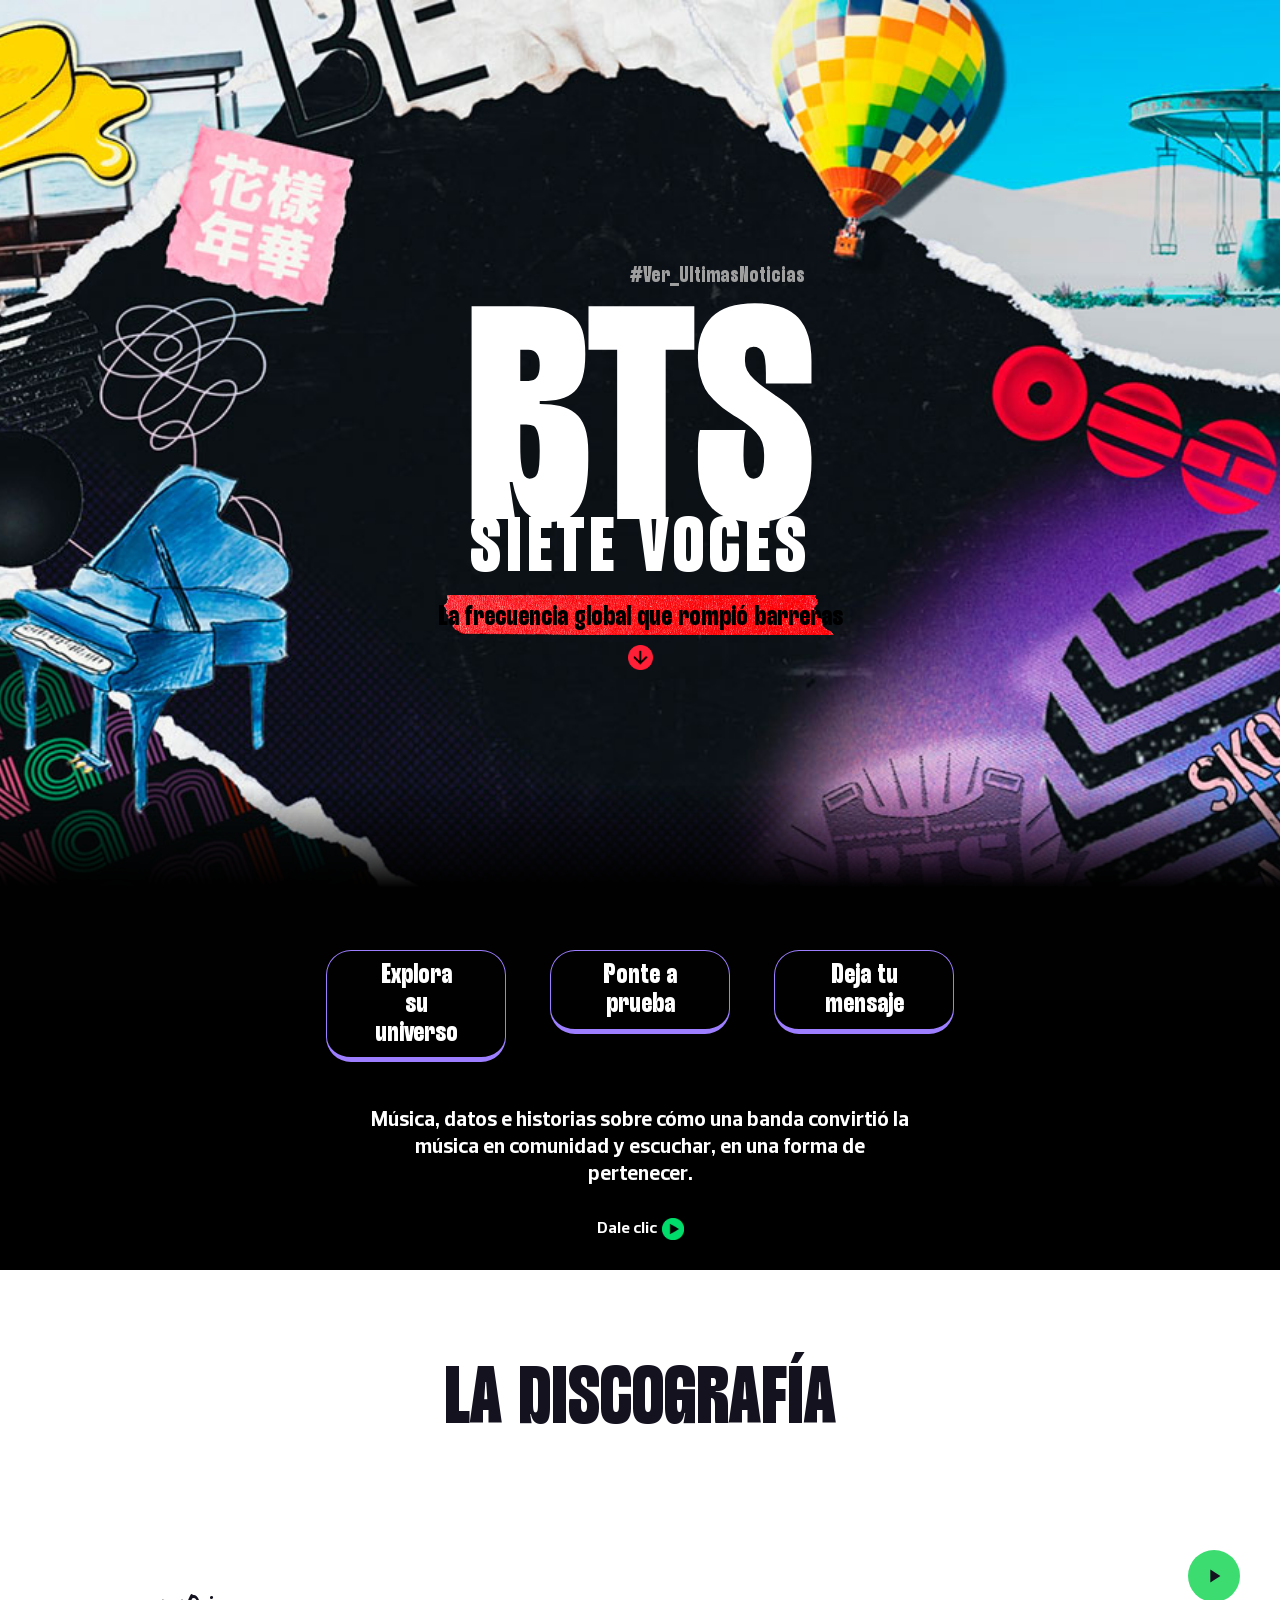
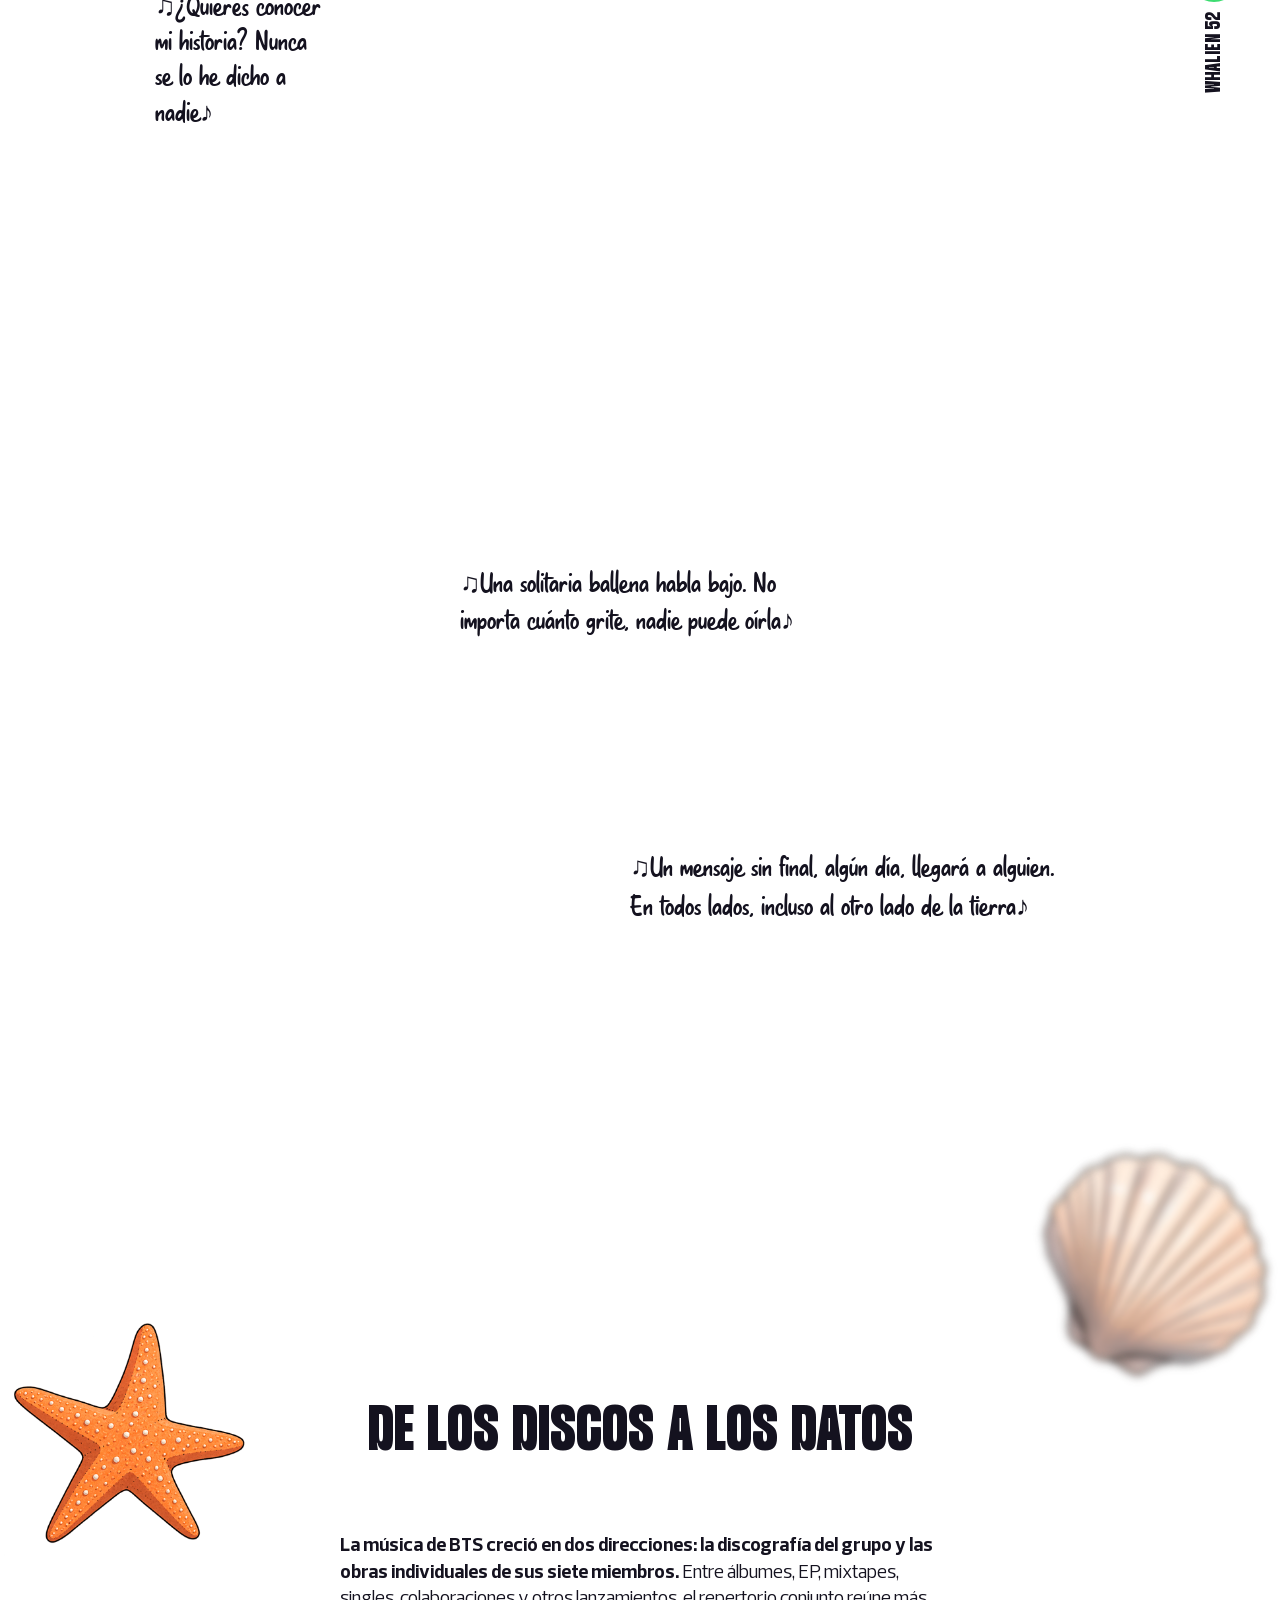
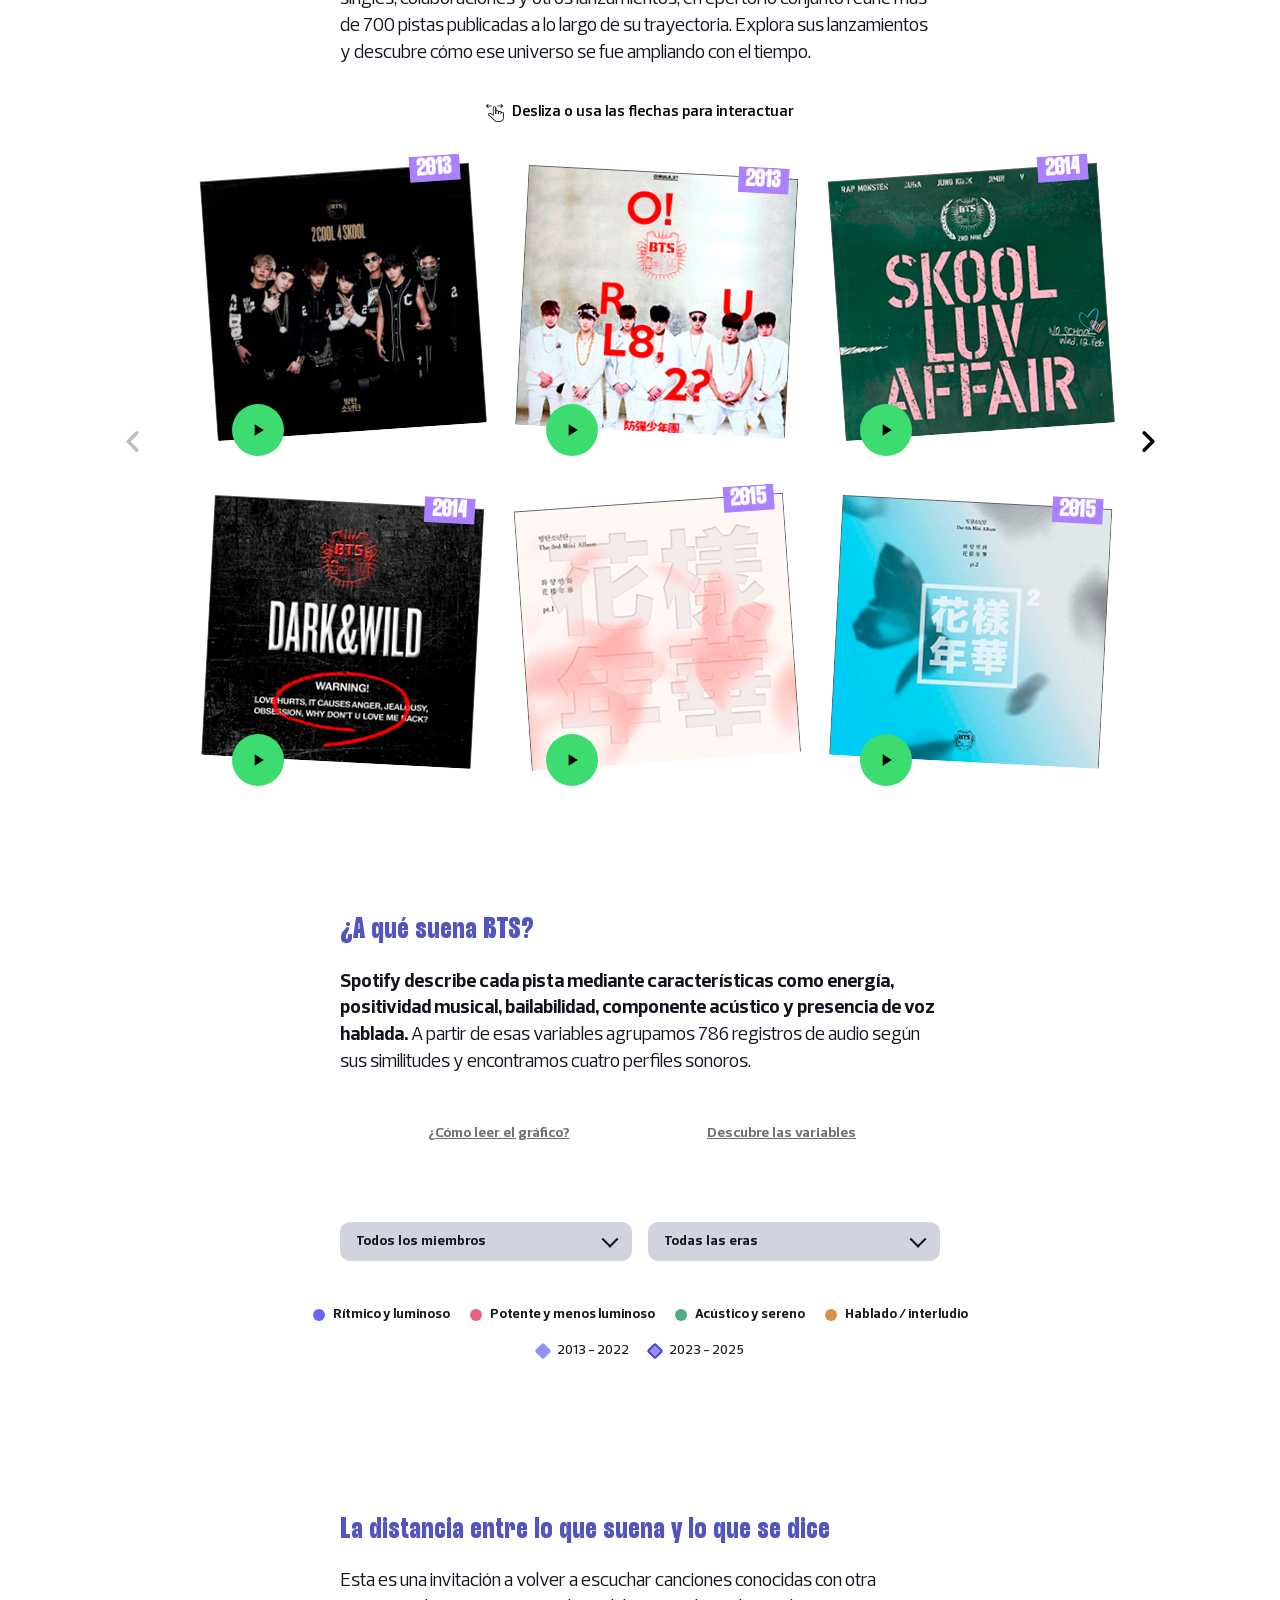
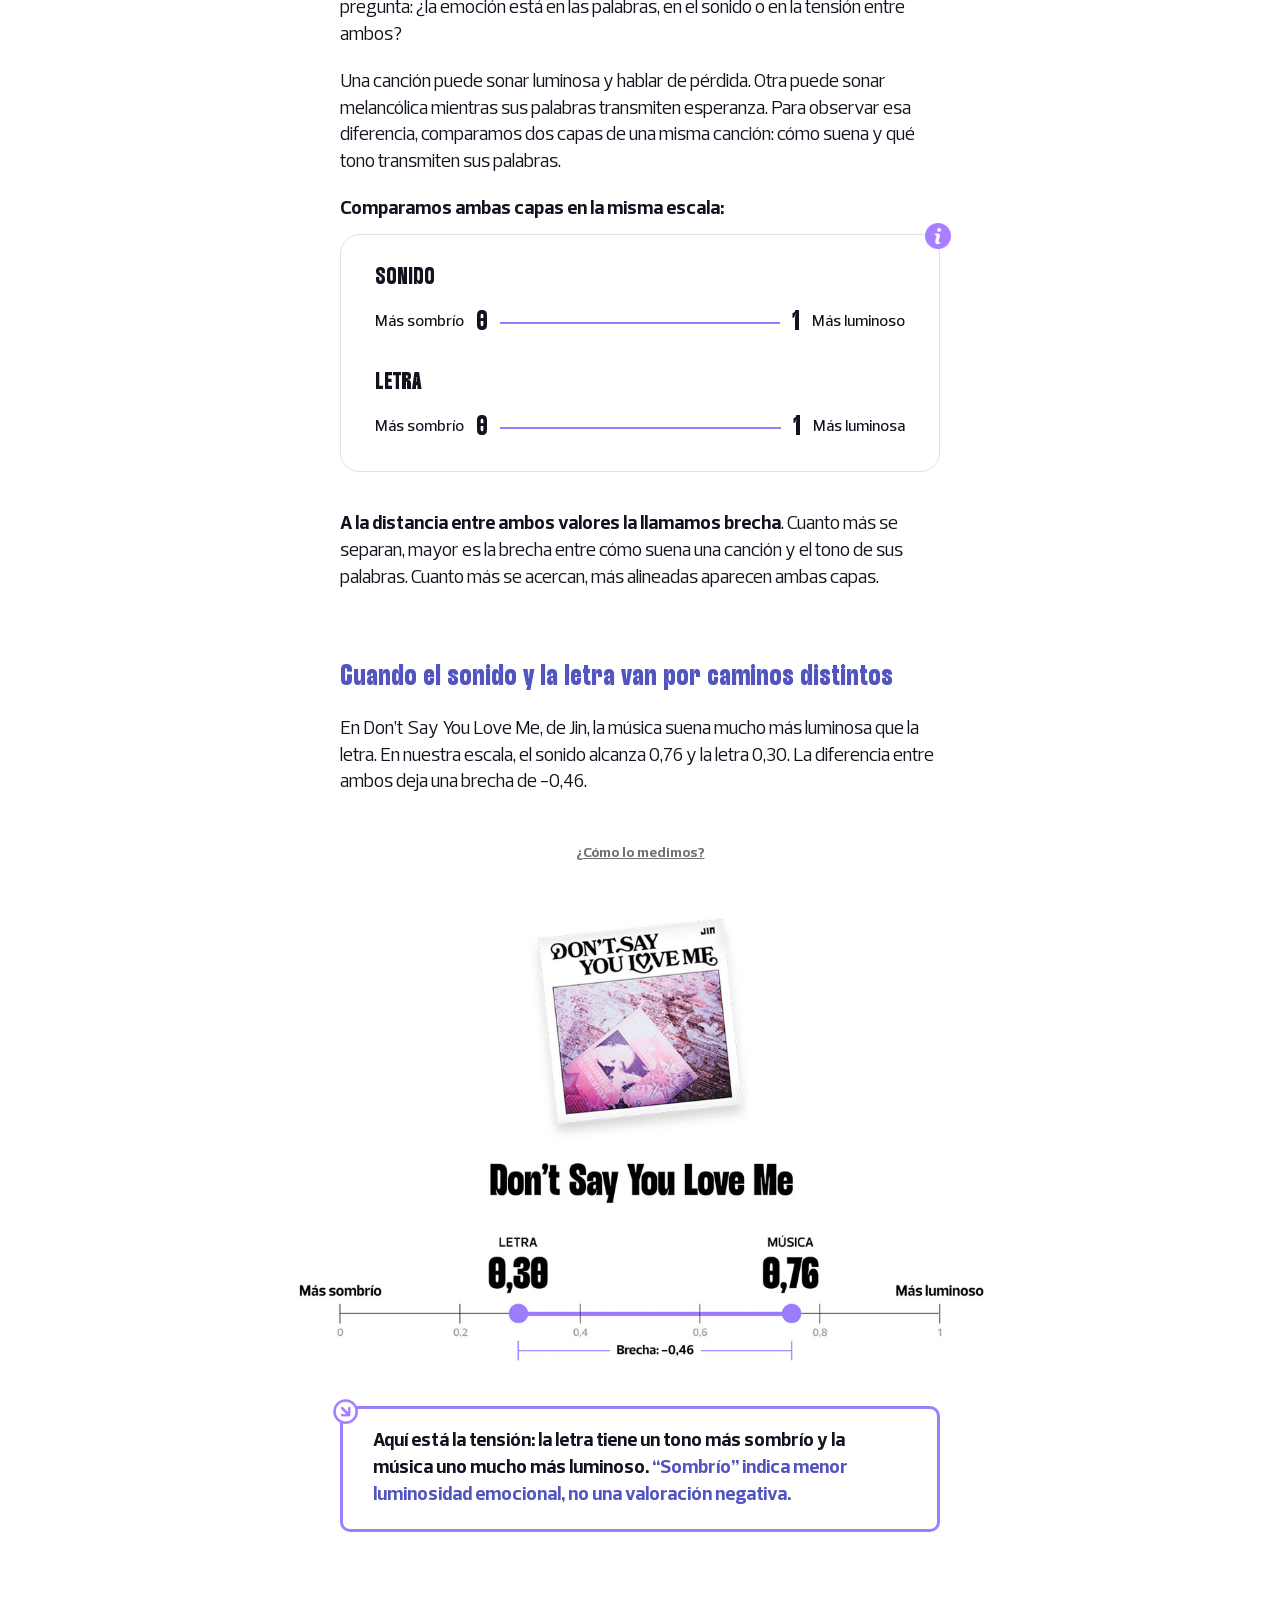
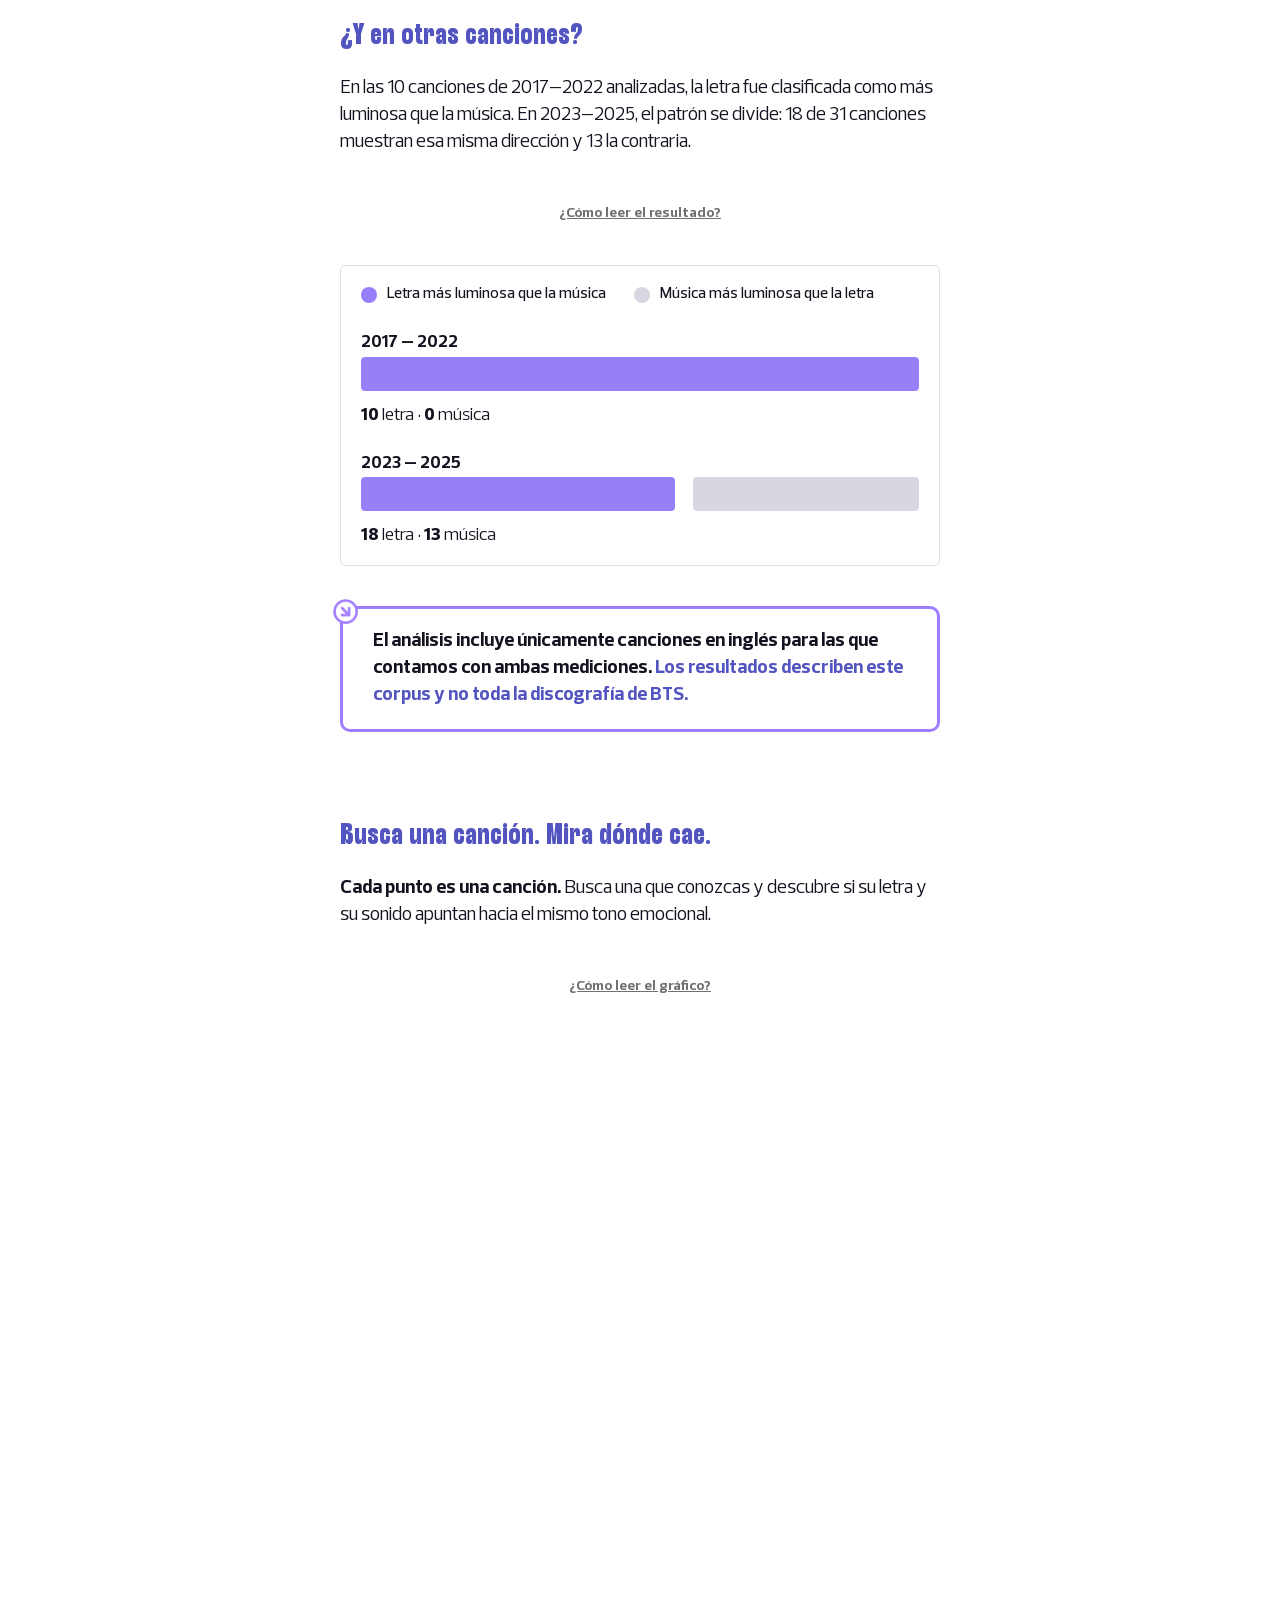
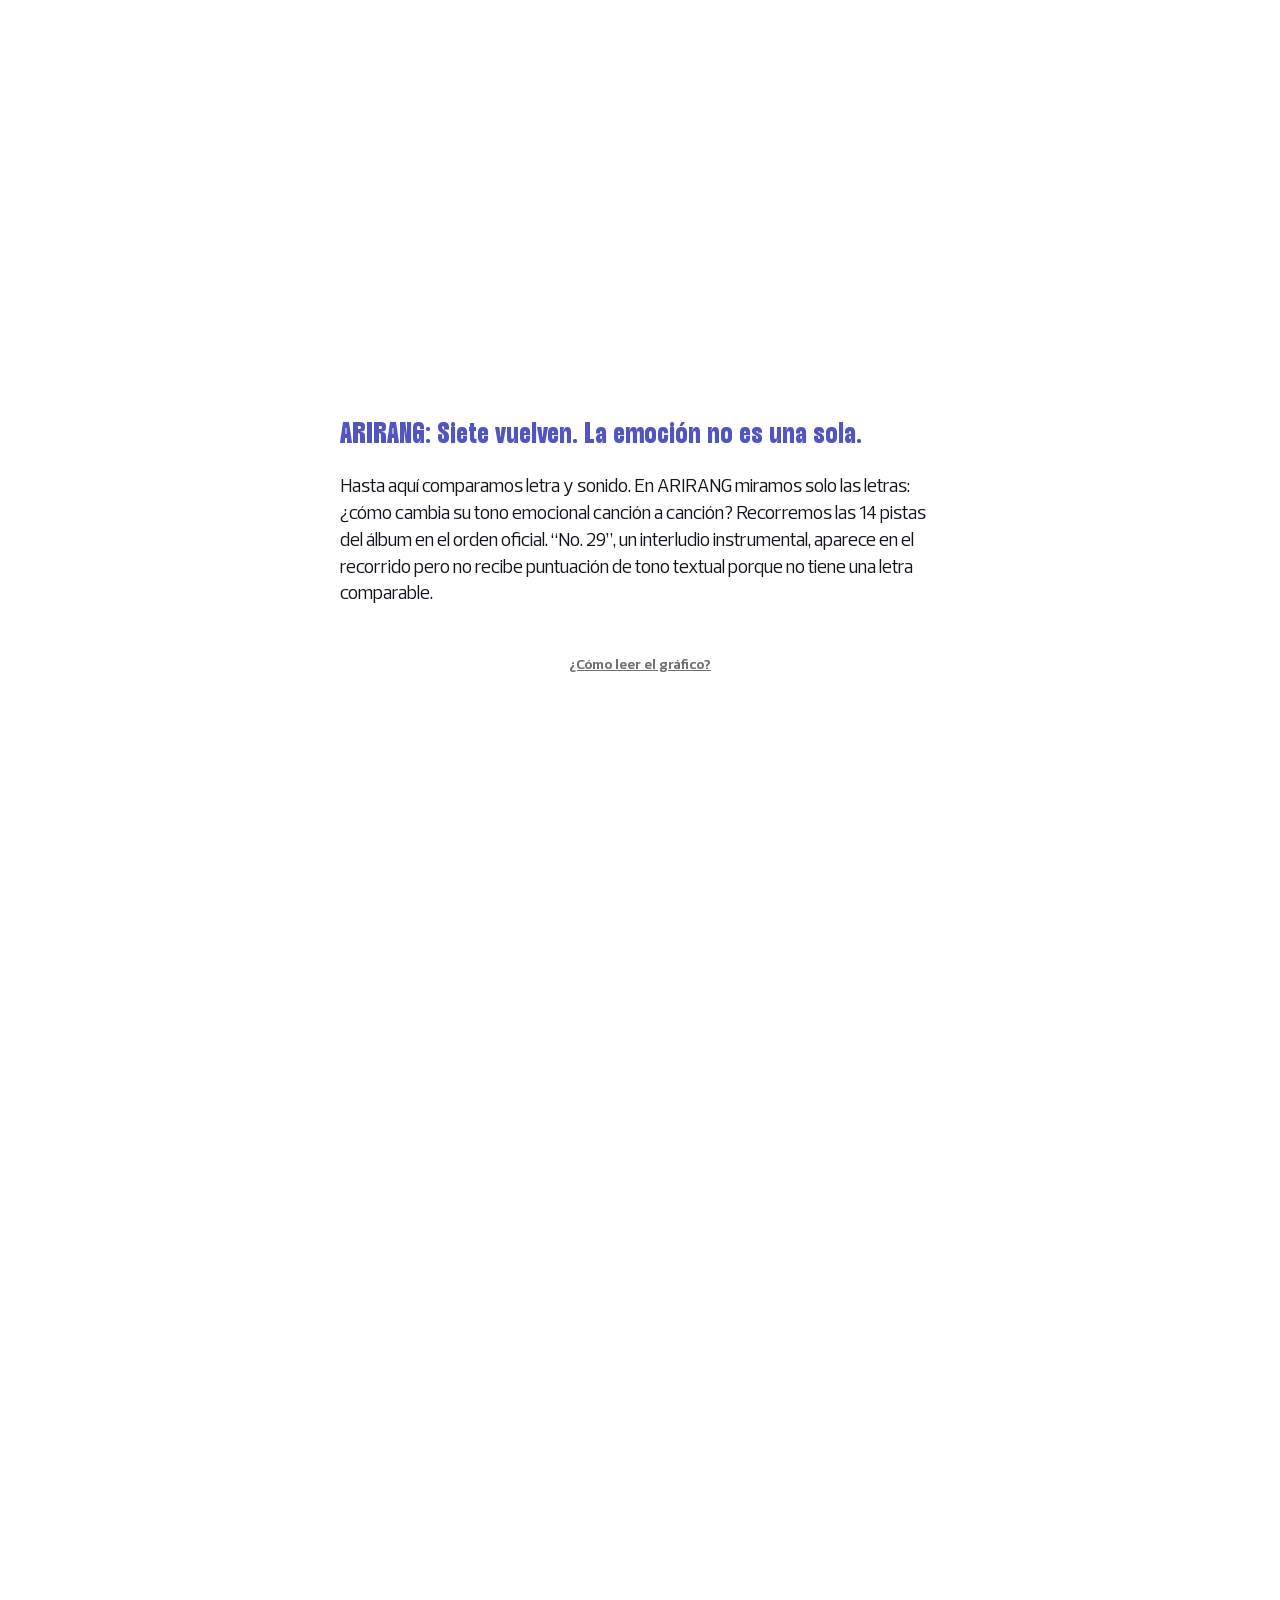
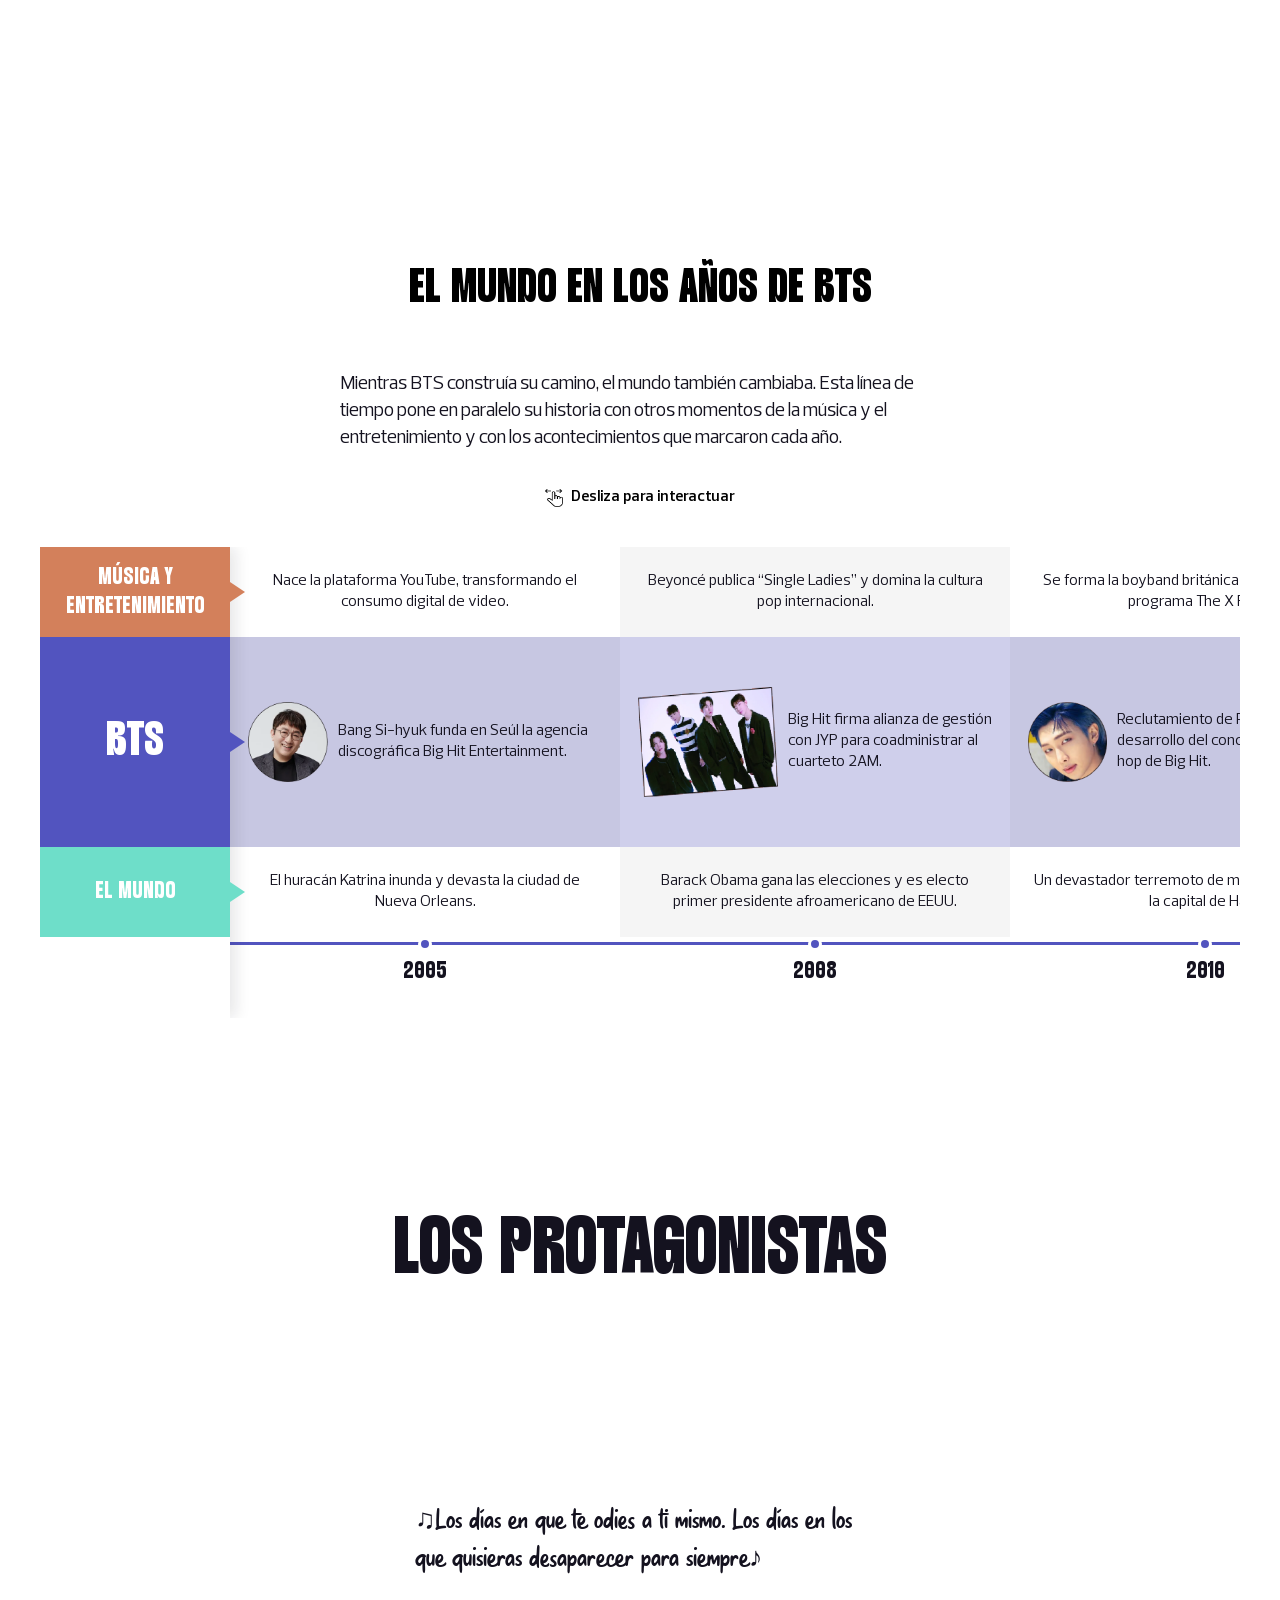
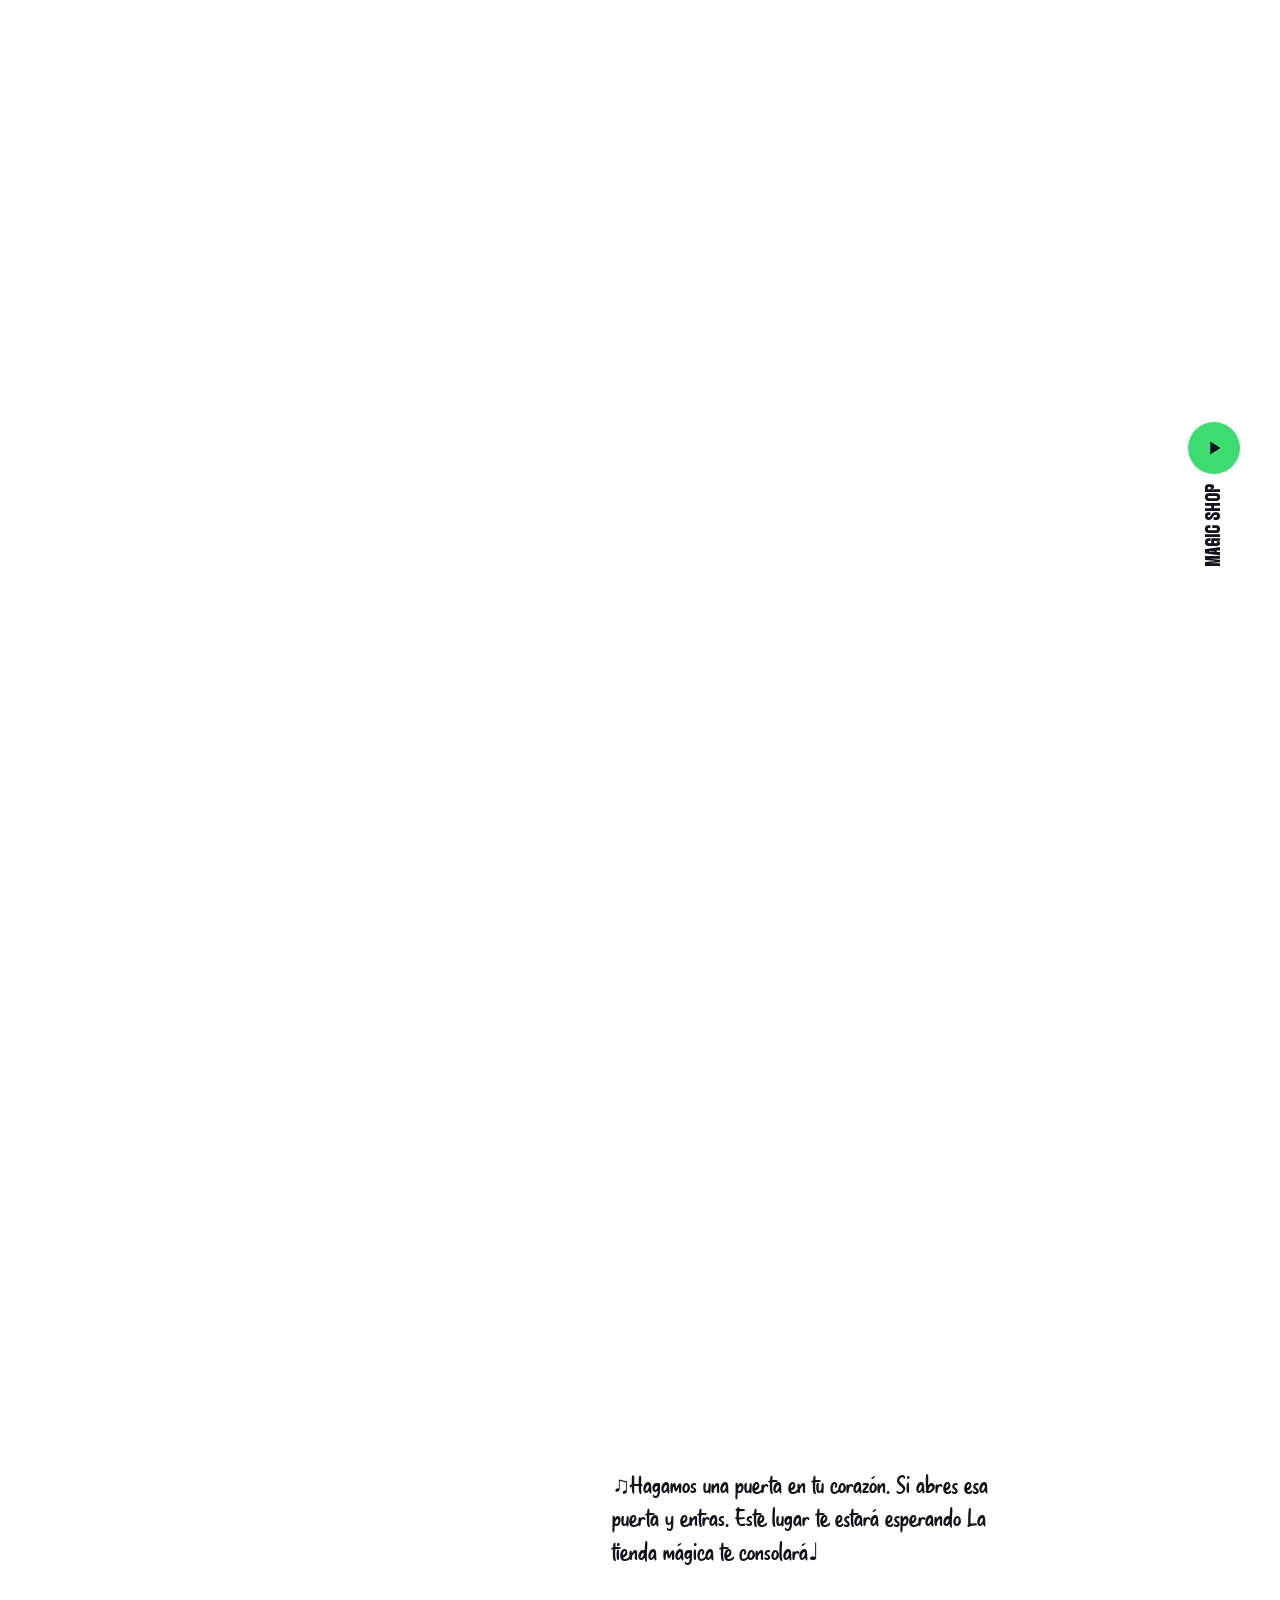
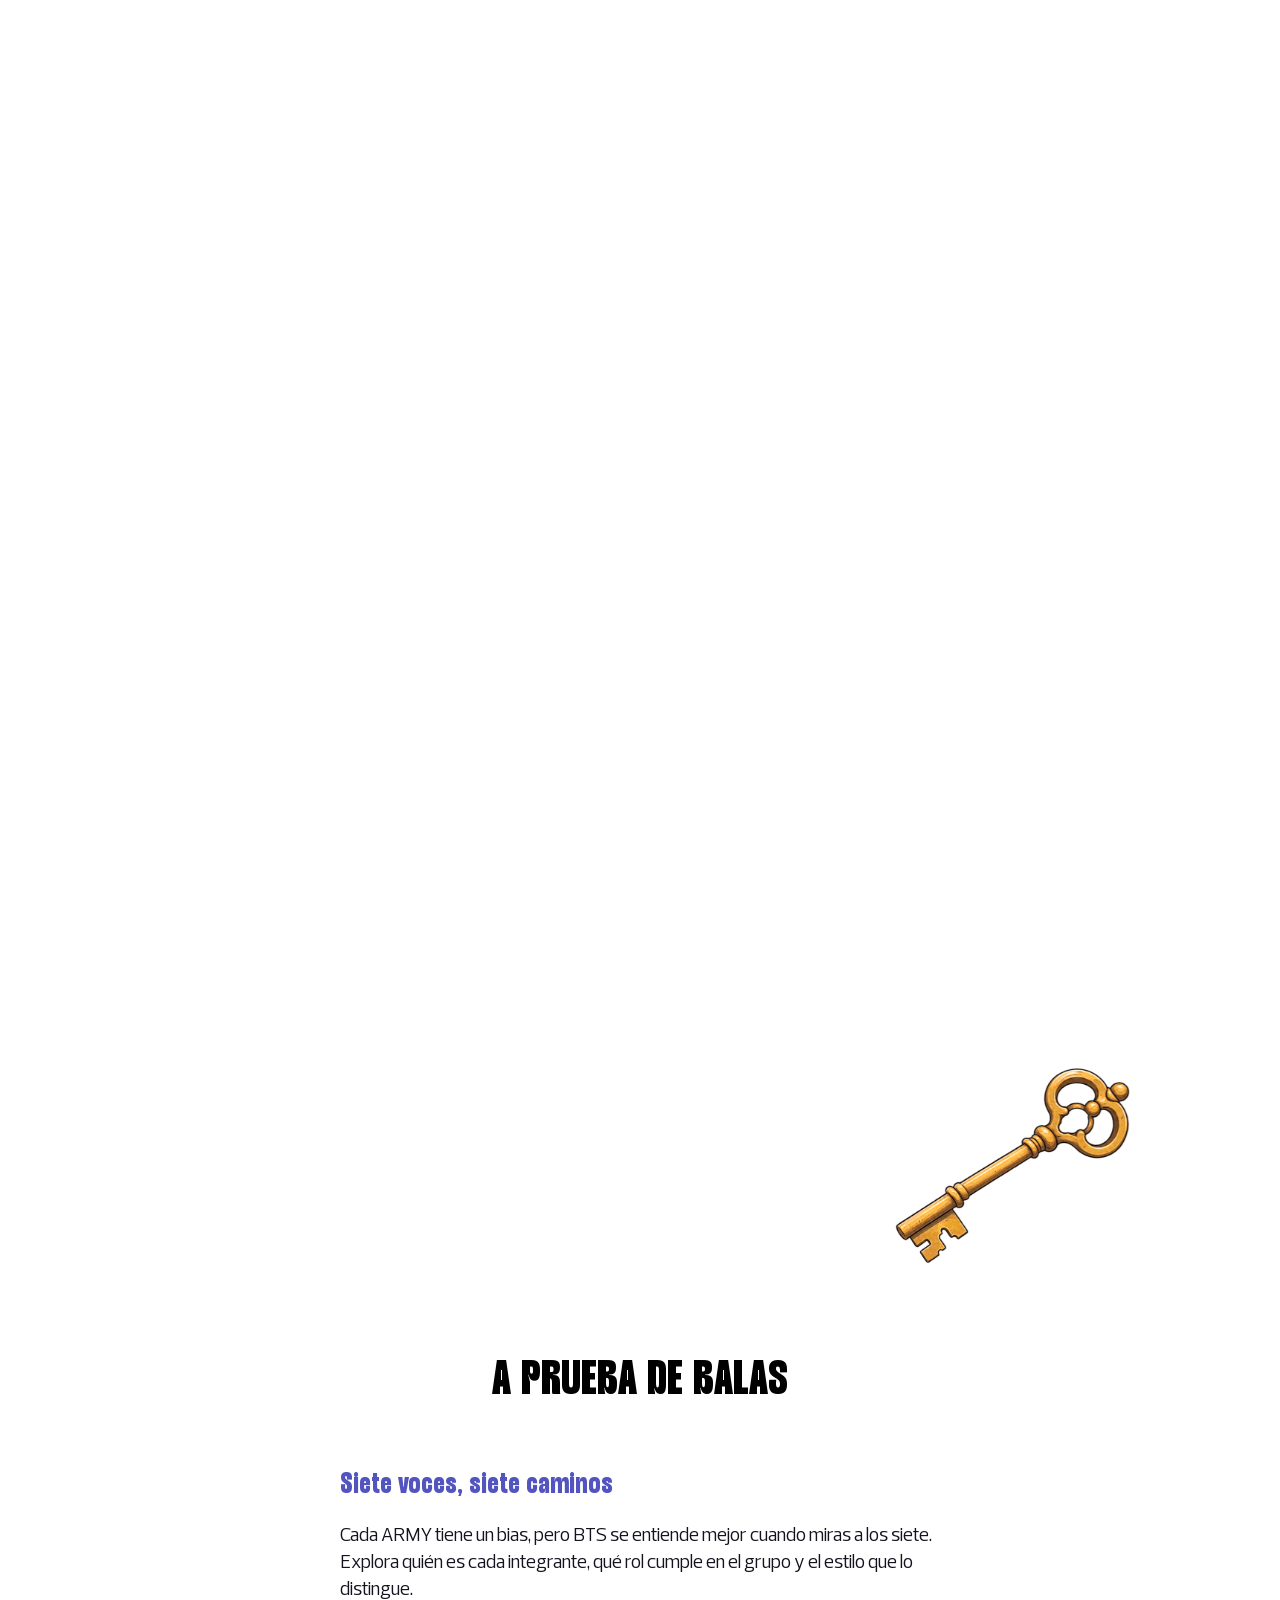
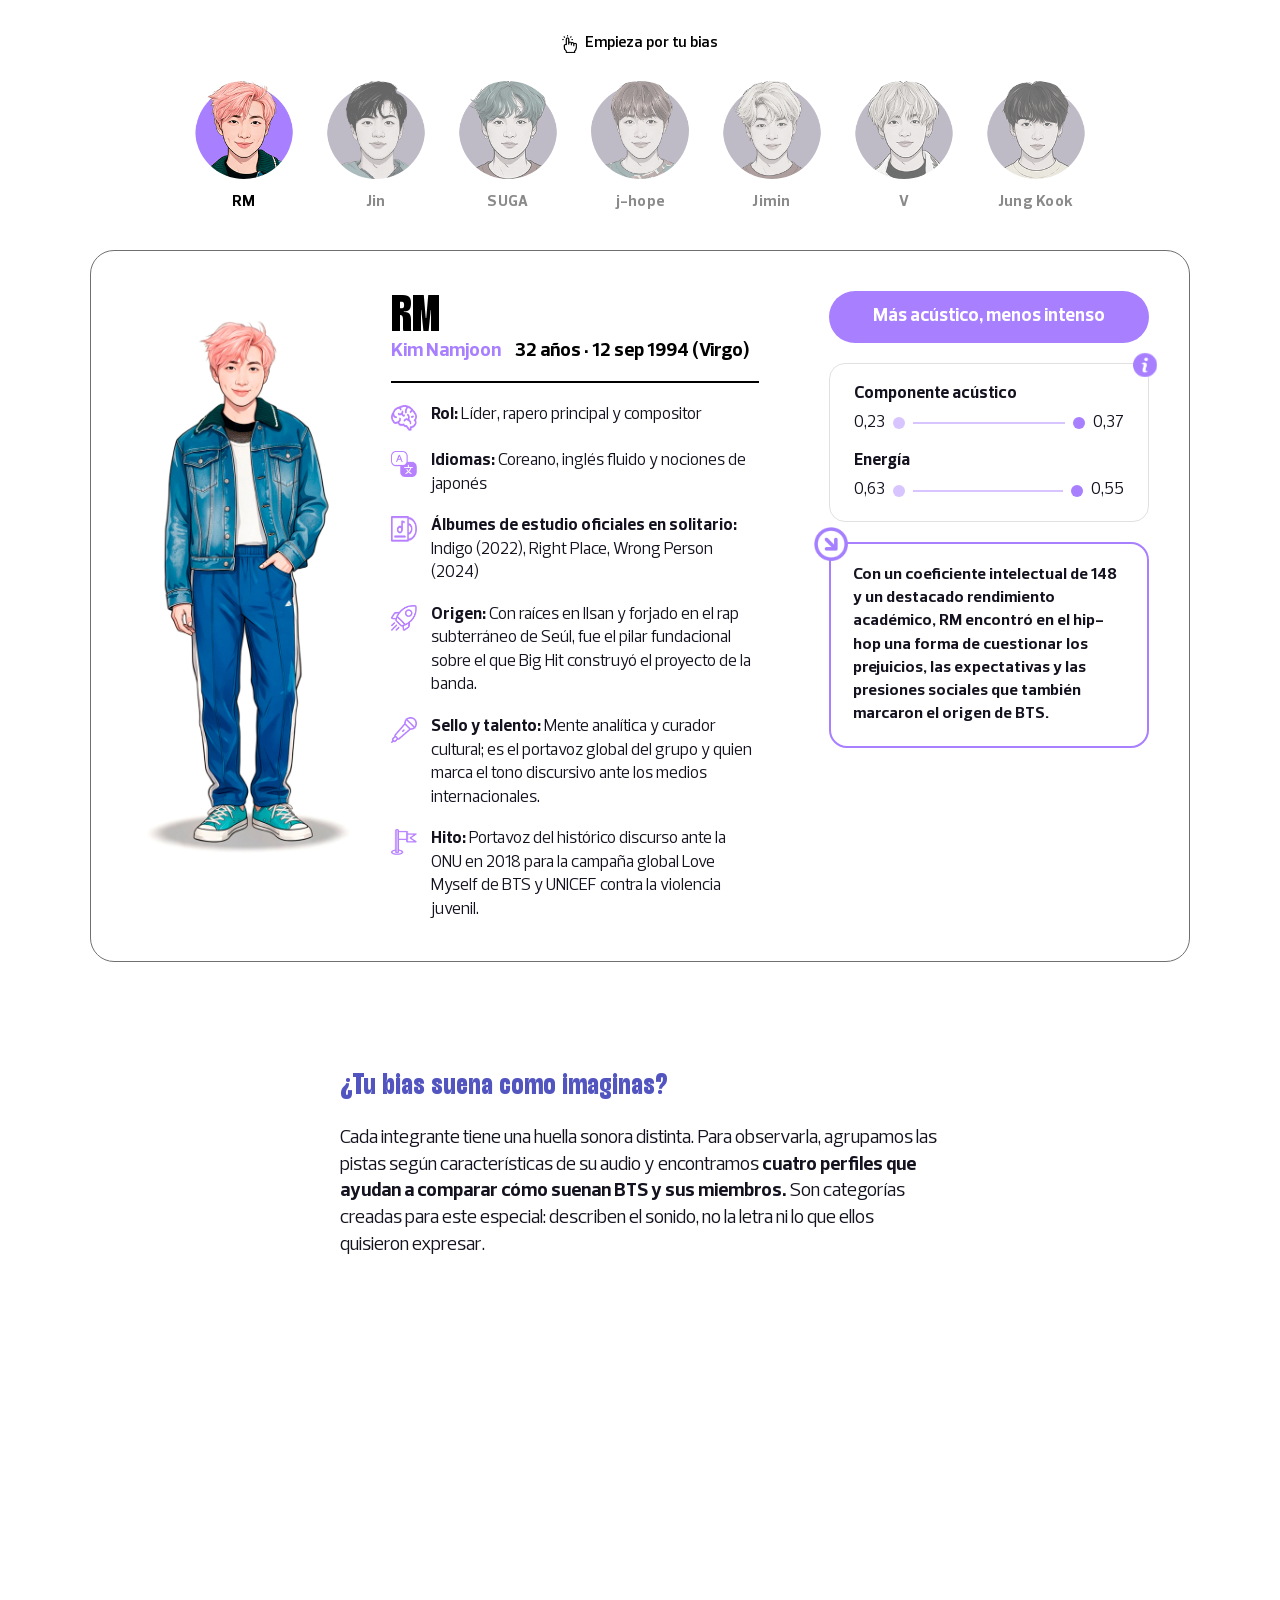
==== commit 4fc3e4ff: "update h1" ====
--- a/index-bts.html
+++ b/index-bts.html
@@ -9,7 +9,7 @@
     <link rel="preconnect" href="https://fonts.gstatic.com" crossorigin />
     <link href="https://fonts.googleapis.com/css2?family=Poppins:wght@400;500;600;700;800;900&family=Anton&family=Archivo+Black&family=Caveat:wght@400;500;600;700&display=swap" rel="stylesheet" />
 
-    <link rel="stylesheet" href="https://nuevasnarrativasec.github.io/bts/css/styles.css?v70" />
+    <link rel="stylesheet" href="./css/styles.css?v71" />
 
 
     <style>
@@ -92,7 +92,9 @@
             <a href="https://elcomercio.pe/noticias/bts/" target="_blank">#Ver_UltimasNoticias</a>
             <h1>
                 bts
-                <span>siete voces</span>
+            </h1>
+            <h1 class="siete">
+                siete voces
             </h1>        
             <h2>
                 La frecuencia global que rompió barreras
--- a/css/styles.css
+++ b/css/styles.css
@@ -0,0 +1,5155 @@
+/* ============================================================
+   BTS · Born to Sing — Landing interactiva
+   ============================================================ */
+
+
+:root {
+  --lav-100: #f3efff;
+  --lav-200: #e9e3fb;
+  --lav-300: #d9d0f7;
+  --purple:  #7c5cdb;
+  --purple-deep: #5b45c9;
+  --indigo:  #4b3fd6;
+  --blue:    #4a52e0;
+  --blue-deep: #3a34c9;
+  --ink:     #14121f;
+
+  --c-trivias: #63c4e8;
+  --c-data:    #f6b25a;
+  --c-army:    #d6297f;
+  --red:       #e8382f;
+
+  --white: #ffffff;
+
+  --font: "Poppins", system-ui, -apple-system, "Segoe UI", sans-serif;
+  --font-display: "Archivo Black", var(--font);
+  --ease: cubic-bezier(.22, 1, .36, 1);
+}
+
+* { 
+  margin: 0; 
+  padding: 0; 
+  box-sizing: border-box; 
+}
+html { scroll-behavior: auto; }
+body {
+  font-family: var(--font); color: var(--ink);
+  /*background: var(--lav-100);*/ overflow-x: hidden;
+   font-style: normal;
+    font-display: swap;
+    -webkit-font-smoothing:antialiased;
+    -moz-osx-font-smoothing: grayscale;
+}
+img { display: block; max-width: 100%; user-select: none; -webkit-user-drag: none; }
+
+
+@font-face {
+    font-family: 'Bobby Jones Condensed';
+    src: url('https://nuevasnarrativasec.github.io/bts/fonts/BobbyJones-Condensed.woff2') format('woff2'),
+        url('https://nuevasnarrativasec.github.io/bts/fonts/BobbyJones-Condensed.woff') format('woff');
+    font-weight: normal;
+    font-style: normal;
+    font-display: swap;
+}
+
+@font-face {
+    font-family: 'Bray Notes';
+    src: url('../fonts/BrayNotes-Regular.woff2') format('woff2'),
+        url('../fonts/BrayNotes-Regular.woff') format('woff');
+    font-weight: normal;
+    font-style: normal;
+    font-display: swap;
+}
+
+
+@font-face {
+    font-family: 'Monigue Regular';
+    src: url('https://nuevasnarrativasec.github.io/bts/fonts/Monigue-Regular.woff2') format('woff2'),
+        url('https://nuevasnarrativasec.github.io/bts/fonts/Monigue-Regular.woff') format('woff');
+    font-weight: normal;
+    font-style: normal;
+    font-display: swap;
+}
+
+@font-face {
+    font-family: 'Prelo Book';
+    src: url('https://nuevasnarrativasec.github.io/bts/fonts/Prelo-Book.woff2') format('woff2'),
+        url('https://nuevasnarrativasec.github.io/bts/fonts/Prelo-Book.woff') format('woff');
+    font-weight: normal;
+    font-style: normal;
+    font-display: swap;
+}
+
+@font-face {
+    font-family: 'Prelo Medium';
+    src: url('https://nuevasnarrativasec.github.io/bts/fonts/Prelo-Medium.woff2') format('woff2'),
+        url('https://nuevasnarrativasec.github.io/bts/fonts/Prelo-Medium.woff') format('woff');
+    font-style: normal;
+    font-display: swap;
+}
+
+@font-face {
+    font-family: 'Prelo Semibold';
+    src: url('https://nuevasnarrativasec.github.io/bts/fonts/Prelo-SemiBold.woff2') format('woff2'),
+        url('https://nuevasnarrativasec.github.io/bts/fonts/Prelo-SemiBold.woff') format('woff');
+    font-weight: 600;
+    font-style: normal;
+    font-display: swap;
+}
+
+@font-face {
+    font-family: 'Prelo Bold';
+    src: url('https://nuevasnarrativasec.github.io/bts/fonts/Prelo-Bold.woff2') format('woff2'),
+        url('https://nuevasnarrativasec.github.io/bts/fonts/Prelo-Bold.woff') format('woff');
+    font-weight: bold;
+    font-style: normal;
+    font-display: swap;
+}
+
+@font-face {
+    font-family: 'Prelo Extrabold';
+    src: url('https://nuevasnarrativasec.github.io/bts/fonts/Prelo-Exbd.woff2') format('woff2'),
+        url('https://nuevasnarrativasec.github.io/bts/fonts/Prelo-Exbd.woff') format('woff');
+    font-style: normal;
+    font-display: swap;
+}
+
+
+
+/* ---------- Progreso + hint ---------- */
+.progress-bar {
+  position: fixed; top: 0; left: 0; height: 4px; width: 0%;
+  background: linear-gradient(90deg, var(--c-trivias), var(--purple), var(--c-army));
+  z-index: 999; transition: width .1s linear;
+}
+.scroll-hint {
+  position: fixed; bottom: 26px; left: 50%; transform: translateX(-50%);
+  display: flex; flex-direction: column; align-items: center; gap: 8px;
+  font-size: 11px; letter-spacing: .28em; color: var(--purple-deep);
+  z-index: 900; transition: opacity .4s ease; opacity: .75;
+}
+.scroll-hint__mouse { width: 20px; height: 32px; border: 2px solid var(--purple-deep); border-radius: 12px; position: relative; }
+.scroll-hint__mouse span {
+  position: absolute; top: 6px; left: 50%; transform: translateX(-50%);
+  width: 3px; height: 6px; border-radius: 2px; background: var(--purple-deep);
+  animation: mouseScroll 1.5s infinite;
+}
+@keyframes mouseScroll {
+  0% { opacity: 0; transform: translate(-50%, 0); }
+  40% { opacity: 1; }
+  80%, 100% { opacity: 0; transform: translate(-50%, 12px); }
+}
+
+/* ============================================================
+   ESCENAS
+   ============================================================ */
+.scene {
+  position: relative; width: 100%; min-height: 100vh;
+  overflow: hidden; display: flex; align-items: center; justify-content: center;
+}
+
+/* ---------- ESCENA 1 · HERO ---------- */
+.scene--hero {
+  /* termina en lav-200 para empatar sin corte con la escena de la ballena */
+  background: linear-gradient(180deg, var(--white) 0%, var(--lav-100) 52%, var(--lav-200) 100%);
+}
+
+/* Cabecera editorial */
+.masthead {
+  position: absolute; top: 0; left: 0; right: 0; z-index: 20;
+  padding: 14px clamp(16px, 3vw, 40px) 10px;
+  border-bottom: 1px solid rgba(20,18,31,.12);
+  background: linear-gradient(180deg, rgba(255,255,255,.92), rgba(255,255,255,0));
+}
+.masthead__top { display: flex; align-items: stretch; gap: 0; }
+.masthead__logo {
+  display: flex; align-items: center; gap: 8px;
+  background: var(--red); color: var(--white);
+  padding: 8px 12px; border-radius: 6px; flex: 0 0 auto;
+}
+.masthead__logo b { font-family: var(--font-display); font-size: clamp(28px, 3vw, 40px); line-height: .9; }
+.masthead__logo span { font-size: clamp(9px, .8vw, 11px); font-weight: 700; letter-spacing: .06em; line-height: 1.15; }
+
+.masthead__cols { display: flex; flex: 1; min-width: 0; }
+.masthead__cols article {
+  flex: 1; min-width: 0; padding: 2px clamp(10px, 1.4vw, 22px);
+  border-left: 1px solid rgba(20,18,31,.14);
+}
+.masthead__cols article:first-child { border-left: none; padding-left: clamp(12px, 1.6vw, 24px); }
+.masthead__kicker { display: block; font-size: clamp(11px, 1vw, 14px); font-weight: 500; color: #6a6580; margin-bottom: 2px; }
+.masthead__cols h4 { font-size: clamp(14px, 1.35vw, 20px); font-weight: 700; line-height: 1.12; color: var(--ink); }
+
+.masthead__nav {
+  display: flex; align-items: center; margin-top: 12px;
+  font-size: clamp(11px, 1vw, 14px); font-weight: 500;
+}
+.masthead__nav a { color: #6a6580; text-decoration: none; transition: color .2s; white-space: nowrap; }
+.masthead__nav a:hover { color: var(--purple-deep); }
+.masthead__nav a.is-active { color: var(--red); font-weight: 700; }
+.masthead__nav-em { color: var(--red) !important; font-weight: 700; }
+.dotsep { flex: 1; height: 0; margin: 0 10px; border-top: 2px dotted rgba(20,18,31,.28); }
+
+.hero__inner {
+  position: relative; width: min(94vw, 940px); aspect-ratio: 16 / 10;
+  display: flex; align-items: center; justify-content: center;
+}
+/* --- Logotipo BTS diagramado (peso bold, no black) --- */
+.bts-logo {
+  position: relative; width: 100%; height: 100%;
+  font-family: var(--font); font-weight: 700;
+  color: var(--ink); will-change: transform;
+}
+.bts-logo span { display: block; }
+.bts-logo__b, .bts-logo__s {
+  position: absolute; top: 50%;
+  font-size: clamp(150px, 30vw, 360px); line-height: .7;
+  letter-spacing: -.03em;
+}
+.bts-logo__b { left: 13%; transform: translateY(-52%); }
+.bts-logo__s {
+    right: 13%;
+    top: 40%;
+    transform: translateY(-48%) rotate(-100deg); transform-origin: center;
+  }
+/* La T como barra gruesa inclinada que cruza entre B y S */
+.bts-logo__t {
+  position: absolute; left: 30%; top: 44%;
+  width: clamp(150px, 27vw, 250px);
+  height: clamp(150px, 27vw, 290px);
+  transform: rotate(35deg); transform-origin: center;
+}
+.bts-logo__t .bar {
+  position: absolute; top: 0; left: 50%; transform: translateX(-50%);
+  width: 100%; height: clamp(34px, 6.2vw, 74px);
+  background: var(--ink); border-radius: 4px;
+}
+.bts-logo__t .stem {
+  position: absolute; top: 0; left: 50%; transform: translateX(-50%);
+  width: clamp(34px, 6.2vw, 74px); height: 100%;
+  background: var(--ink); border-radius: 4px;
+}
+
+.tag {
+  position: absolute; font-size: clamp(9px, 1vw, 12px); font-weight: 700;
+  letter-spacing: .12em; text-align: center; color: var(--ink);
+  line-height: 1.15; will-change: transform;
+}
+.tag::before {
+  content: ""; display: block;
+  width: clamp(38px, 5vw, 58px); height: clamp(38px, 5vw, 58px);
+  border-radius: 16px; margin: 0 auto 8px;
+  box-shadow: 0 12px 30px -8px rgba(60,40,120,.35);
+}
+.tag--trivias { top: 25%;  left: 46%; }
+.tag--trivias::before { background: var(--c-trivias); }
+.tag--data    { top: 72%; left: 24%; }
+.tag--data::before { background: var(--c-data); }
+.tag--army    { top: 60%; left: 66%; }
+.tag--army::before { background: var(--c-army); }
+
+.hero__subtitle {
+  position: absolute; bottom: 2%; left: 2%;
+  font-size: clamp(15px, 2vw, 22px); font-weight: 600;
+  color: var(--purple-deep); line-height: 1.25;
+}
+.hero__subtitle em { font-style: italic; font-weight: 700; color: var(--ink); }
+
+/* ---------- ESCENA 2 · BALLENA ---------- */
+.scene--whale {
+  /* arranca en lav-200 (donde termina el hero) y termina en lav-100 (donde empieza la caída) */
+  background: linear-gradient(180deg, var(--lav-200) 0%, var(--lav-100) 100%);
+}
+.whale__wrap {
+  position: relative; width: 100%; height: 100vh;
+  display: flex; align-items: center; justify-content: center;
+}
+/* Ballena sin galaxia (pre-transformación) — centrada vía GSAP */
+.whale__dark {
+  position: absolute; width: min(84vw, 1080px);
+  top: 50%; left: 50%;
+  filter: drop-shadow(0 26px 50px rgba(70,40,130,.25));
+  opacity: 0; z-index: 1; will-change: transform, opacity;
+}
+.whale__figure {
+  position: relative; width: min(88vw, 1100px);
+  z-index: 2; will-change: transform;
+}
+.whale__img { width: 100%; filter: drop-shadow(0 30px 60px rgba(70,40,130,.28)); }
+.whale__army {
+  position: absolute; width: 26%; top: 20%; left: 40%;
+  transform: rotate(-8deg);
+  filter: drop-shadow(0 12px 24px rgba(50,30,100,.35));
+  opacity: 0; will-change: transform, opacity;
+}
+.whale__text {
+  /* posición FINAL: esquina superior derecha (la trayectoria la controla GSAP) */
+  position: absolute; top: 0%; right: 6%; left: auto;
+  font-family: "Bobby Jones Condensed", var(--font-display);
+  text-transform: uppercase;
+  font-size: clamp(26px, 4vw, 34px); font-weight: 400;
+  letter-spacing: .015em;
+  text-align: center; color: var(--ink); line-height: 1.12; z-index: 5;
+}
+.whale__text strong { color: var(--ink); font-weight: 400; }
+
+.hearts { position: absolute; inset: 0; pointer-events: none; z-index: 3; }
+.hearts span { position: absolute; font-size: 22px; opacity: 0; color: var(--purple); will-change: transform, opacity; }
+
+/* ---------- ESCENA 3 · CAÍDA + ONDAS ---------- */
+.scene--fall { background: var(--lav-100); } /* empata con el final de la escena de la ballena */
+.fall__bg {
+  position: absolute; inset: 0;
+  background: linear-gradient(180deg, var(--lav-100) 0%, var(--lav-200) 30%, var(--purple) 62%, var(--indigo) 82%, var(--blue-deep) 100%);
+  opacity: 0; will-change: opacity;
+}
+.fall__army {
+  position: absolute; width: clamp(120px, 15vw, 210px);
+  top: 4%; left: 50%; transform: translateX(-50%);
+  z-index: 4; filter: drop-shadow(0 16px 30px rgba(20,10,60,.4));
+  will-change: transform;
+}
+.waves {
+  position: absolute; top: 50%; left: 50%;
+  width: 0; height: 0; transform: translate(-50%, -50%);
+  z-index: 2; will-change: transform, opacity;
+}
+.waves svg { position: absolute; top: 50%; left: 50%; transform: translate(-50%, -50%); overflow: visible; }
+.waves path { fill: none; stroke: rgba(255,255,255,.6); stroke-width: 2; stroke-linecap: round; stroke-dasharray: .5 9; }
+.fall__caption {
+  position: absolute; bottom: 12%; left: 0; right: 0; text-align: center;
+  color: rgba(255,255,255,.9); font-weight: 500;
+  font-size: clamp(14px, 1.8vw, 20px); letter-spacing: .04em; z-index: 5; opacity: 0;
+}
+
+/* ---------- ESCENA 4 · REVEAL + CONTENIDO ---------- */
+.scene--reveal { background: var(--blue-deep); }
+.reveal__circle {
+  position: absolute; bottom: -60vh; left: 50%;
+  width: 160vh; height: 160vh; border-radius: 50%;
+  background: var(--white); transform: translateX(-50%) scale(.2);
+  will-change: transform;
+}
+.reveal__title {
+  position: relative; z-index: 3;
+  font-size: clamp(24px, 4vw, 48px); font-weight: 800;
+  text-align: center; color: var(--ink); line-height: 1.15; opacity: 0;
+}
+
+.content { position: relative; background: var(--white); padding: clamp(40px, 8vw, 120px) clamp(20px, 6vw, 100px); }
+.block { max-width: 1000px; margin: 0 auto clamp(60px, 12vh, 140px); }
+.block__tags { display: flex; gap: 18px; margin-bottom: 34px; }
+.block__tags--right { justify-content: flex-end; }
+.chip { width: clamp(52px, 7vw, 78px); height: clamp(52px, 7vw, 78px); border-radius: 20px; box-shadow: 0 14px 30px -10px rgba(60,40,120,.4); }
+.chip--data { background: var(--c-army); }
+.chip--trivias { background: var(--c-trivias); }
+
+.block__kicker { font-family: var(--font-display); font-size: clamp(20px, 3vw, 34px); letter-spacing: .04em; margin-bottom: 22px; color: var(--ink); }
+.block__kicker--blue { color: var(--c-trivias); }
+.block__kicker--center { text-align: center; color: var(--purple-deep); }
+
+.block__body { max-width: 620px; }
+.datum, .trivia { margin-bottom: 22px; }
+.datum__label, .trivia__q { display: block; font-weight: 700; font-size: 14px; color: var(--ink); margin-bottom: 4px; }
+.trivia__q { color: var(--c-trivias); }
+.datum p, .trivia p { color: #4a4560; font-size: 15px; line-height: 1.55; }
+.datum strong { color: var(--ink); }
+
+/* Matriz de puntos (visualización de datos) */
+.dot-matrix {
+  display: grid; grid-template-columns: repeat(12, 1fr);
+  gap: clamp(8px, 1.2vw, 16px); max-width: 620px; margin: 34px 0 0;
+}
+.dot-matrix--wide { max-width: 100%; margin: 30px auto 40px; }
+.dot-matrix span {
+  aspect-ratio: 1; border-radius: 50%; background: var(--c-army);
+  transform: scale(0); transform-origin: center;
+}
+
+/* Discografía */
+.block--disco { text-align: center; }
+.block__credit { color: #8a83a8; font-size: 14px; margin: 4px 0 26px; }
+.disco__grid { display: grid; grid-template-columns: repeat(auto-fit, minmax(200px, 1fr)); gap: 22px; text-align: left; }
+.disco__card { background: linear-gradient(160deg, var(--lav-100), var(--lav-200)); border-radius: 20px; padding: 26px 22px; border: 1px solid rgba(124,92,219,.14); }
+.disco__year { font-family: var(--font-display); font-size: 26px; color: var(--purple-deep); display: block; margin-bottom: 10px; }
+.disco__card p { color: #5a5478; font-size: 14px; line-height: 1.5; }
+
+/* ---------- ESCENA 5 · LOGO BTS ---------- */
+.scene--logo { background: linear-gradient(180deg, var(--white) 0%, var(--lav-200) 45%, var(--lav-300) 100%); }
+.bts-mark {
+  position: relative; width: clamp(200px, 34vw, 460px); height: clamp(260px, 44vw, 600px);
+}
+.bts-mark__left, .bts-mark__right { position: absolute; top: 0; bottom: 0; width: 46%; background: var(--purple); opacity: .3; }
+.bts-mark__left  { left: 0;  clip-path: polygon(0 0, 62% 0, 100% 100%, 38% 100%); }
+.bts-mark__right { right: 0; clip-path: polygon(38% 0, 100% 0, 62% 100%, 0 100%); }
+.logo__army {
+  position: absolute; top: 4%; left: 50%; width: clamp(90px, 12vw, 150px);
+  transform: translateX(-50%); z-index: 4;
+  filter: drop-shadow(0 14px 26px rgba(50,30,100,.3)); will-change: transform;
+}
+
+/* ---------- ESCENA 6 · FINAL ---------- */
+.scene--finale {
+  background: linear-gradient(180deg, var(--lav-300) 0%, var(--purple) 55%, var(--purple-deep) 100%);
+  flex-direction: column;
+}
+.bts-mark--faint {
+  position: absolute; top: 50%; left: 50%; transform: translate(-50%, -50%);
+  z-index: 1; width: clamp(240px, 30vw, 420px); height: clamp(320px, 42vw, 560px);
+}
+.bts-mark--faint .bts-mark__left, .bts-mark--faint .bts-mark__right { background: var(--white); opacity: .12; }
+.rain { position: absolute; inset: 0; width: 100%; height: 100%; z-index: 2; }
+.finale__inner { position: relative; z-index: 3; display: flex; flex-direction: column; align-items: center; padding-top: 6vh; }
+.finale__army { width: clamp(180px, 24vw, 320px); filter: drop-shadow(0 20px 40px rgba(40,20,90,.45)); }
+.finale__text { text-align: center; margin-top: 18px; color: var(--white); }
+.finale__soy { font-family: var(--font-display); font-size: clamp(30px, 6vw, 68px); line-height: 1; letter-spacing: .02em; }
+.finale__soy span { -webkit-text-stroke: 2px var(--white); color: transparent; }
+.finale__tag { margin-top: 10px; font-weight: 500; letter-spacing: .1em; opacity: .9; }
+.credits { position: relative; z-index: 3; text-align: center; color: rgba(255,255,255,.85); padding: 6vh 20px 5vh; font-size: 14px; }
+.credits__names { font-weight: 700; letter-spacing: .08em; margin-top: 6px; }
+
+@media (prefers-reduced-motion: reduce) { .scroll-hint__mouse span { animation: none; } }
+
+@media (max-width: 640px) {
+  .whale__text { top: 10%; right: 5%; left: auto; }
+  .block__body { max-width: 100%; }
+  .tag--trivias { left: 40%; }
+  .tag--army { left: 70%; }
+  .masthead__headlines em:nth-child(n+2) { display: none; }
+  .dot-matrix { grid-template-columns: repeat(10, 1fr); }
+}
+
+/** INDEX BTS **/
+
+.main-hero{
+    background: url('../img/bg-portada.jpg?v2') no-repeat center top;
+    background-size: cover;
+    height: 100vh;
+    position: relative;
+}
+    .box-titulo{
+        height: 370px;
+        position: absolute;
+        top: 50%;
+        left: 50%;
+        transform: translate(-50%,-50%);
+        width: 100%;
+    }
+        .box-titulo a{
+            color: #9f9f9f;
+            display: block;
+            font: 1.4rem / 1 'Monigue Regular';
+            text-decoration: none;
+            max-width: 330px;
+            margin: 0 auto;
+            text-align: right;
+        }
+        .main-hero h1{
+            background-size: 100%;
+            color: #fff;
+            font: 19rem/.95 'Monigue Regular';
+            height: 225px;
+            margin: 0 auto;
+            text-align: center;
+            text-transform: uppercase;
+            position: relative;
+            width: 450px;
+        }
+            .main-hero h1.siete{
+                display: block;
+                font-size: 77px;
+                letter-spacing: 5px;
+                transform: none;
+                height: auto;
+                line-height: normal;
+            }
+        .main-hero h2{
+            background: url(../img/bg-cinta-h1.png) no-repeat center;
+            background-size: 33%;
+            color: #000000;
+            font: 1.8rem / .95 'Monigue Regular';
+            margin: 10px auto;
+            text-align: center;
+            height: 40px;
+            padding: 8px 0 0 0;
+        }
+        .main-hero img.flecha-bajar{
+            display: block;
+            margin: 10px auto;
+            max-width: 25px;
+        }
+    .corte-degrade{
+        bottom: -100px;
+        position: absolute;    
+    }
+    .degrade-baile-volteado{
+        top: 0;
+        position: absolute;    
+    }
+    .box-botones{
+        margin-bottom: 25px;
+        position: relative;
+        width: 100%;
+    }
+        .box-botones ul{
+            box-sizing: border-box;
+            list-style-type: none;
+            text-align: center;
+        }
+            .box-botones ul li{
+                display: inline-block;
+                vertical-align: top;
+            }
+                .box-botones ul li a{
+                    border: 1px solid #9C7EFF;
+                    border-bottom-width: 5px;
+                    border-bottom-left-radius: 25px;
+                    border-bottom-right-radius: 25px;
+                    border-top-left-radius: 25px;
+                    border-top-right-radius: 25px;
+                    color: #ffffff;
+                    display: block;
+                    font: 1.8rem/1 'Monigue Regular';
+                    max-width: 180px;
+                    margin: 20px;
+                    padding: 10px 40px;
+                    text-align: center;
+                    text-decoration: none;
+                }
+                    .box-botones ul li a:hover{
+                        transform: translate(0,-5%);
+                        transition: all .5s ease;
+                    }
+        .box-indicacion-desliza{
+            bottom: 180px;
+            margin-top: 20px;
+            position: absolute;
+            width: 100%;
+            z-index: 10;
+        }
+            .box-indicacion-desliza p{
+                color: #fff;
+                font: 1.1rem / 1.4 'Prelo Semibold';
+                text-align: center;
+            }
+            .box-indicacion-desliza img{
+                display: block;
+                margin: 5px auto;
+                max-width: 25px;
+            }
+.box-bajada{
+    background-color: #000;
+    padding: 30px 0 20px; 
+}
+    .box-bajada h2{
+        color: #fff;
+        font: 1.3rem/1.3  'Prelo Bold';
+        margin: 0 auto;
+        max-width: 550px;
+        text-align: center;
+    }
+        .box-bajada h2 span{
+            color: #F42439;
+        }
+
+.main-animacion-1{
+    background-color: #fff;
+    overflow: hidden;
+    padding: 90px 0 0;
+}
+    .main-animacion-1 h3{
+        font: 5rem/1 'Monigue Regular';
+        margin-bottom: 30px;
+        text-transform: uppercase;
+        text-align: center;
+    }
+    .animacion-aviso{
+        align-items: center;
+        display: flex;
+        gap: 5px;
+        justify-content: center;
+        margin: 30px auto 10px;
+        padding: 0;
+    }
+        .animacion-aviso img{
+            max-width: 22px;
+        }
+        .animacion-aviso p{
+            color: #fff;
+            font: 1rem/1.3 'Prelo Bold';
+        }
+
+    .animacion-fila--1{
+        align-items: center;
+        display: flex;
+        gap: 40px;
+        justify-content: center;
+        margin: 0 auto;
+        max-width: 1200px;
+        padding: 0 20px;
+        position: relative;
+    }
+        .animacion-texto--1{
+            flex: 0 0 170px;
+        }
+            .animacion-texto--1 p{
+                color: var(--ink);
+                font: 1.7rem/1.3 'Bray Notes';
+            }
+
+        .animacion-video-wrap{
+            flex: 1 1 auto;
+            max-width: 760px;
+        }
+            .animacion-video{
+                display: block;
+                width: 100%;
+            }
+
+        .animacion-cta{
+            align-items: center;
+            display: flex;
+            flex: 0 0 auto;
+            flex-direction: column;
+            gap: 10px;
+            position: absolute;
+            right: 0;
+            top: 80px;
+        }
+            .animacion-cta-play{
+                align-items: center;
+                background-color: #3ddc71;
+                border: none;
+                border-radius: 50%;
+                cursor: pointer;
+                display: flex;
+                height: 52px;
+                justify-content: center;
+                transition: transform .2s ease;
+                width: 52px;
+            }
+                .animacion-cta-play:hover{ transform: scale(1.06); }
+                .animacion-cta-play svg{ color: #14121f; height: 22px; width: 22px; }
+                .animacion-cta-play .icon-pause{ display: none; }
+                .animacion-cta-play.is-playing{ background-color: var(--red); }
+                    .animacion-cta-play.is-playing svg{ color: #fff; }
+                    .animacion-cta-play.is-playing .icon-play{ display: none; }
+                    .animacion-cta-play.is-playing .icon-pause{ display: block; }
+            .animacion-cta-nombre{
+                color: var(--ink);
+                font: 1.3rem/1 'Monigue Regular';
+                text-transform: uppercase;
+                transform: rotate(180deg);
+                white-space: nowrap;
+                writing-mode: vertical-rl;
+            }
+            .animacion-cta-embed:empty{ display: none; }
+            .animacion-cta-embed{
+                width: 160px;
+            }
+                .animacion-cta-embed iframe{
+                    border: none;
+                    border-radius: 8px;
+                    width: 100%;
+                }
+
+    .animacion-fila--2{
+        margin-top: -100px;
+        position: relative;        
+    }
+        .animacion-video--full{
+            display: block;
+            height: 100%;
+            object-fit: cover;
+            width: 100%;
+            object-position: top;
+            mix-blend-mode: multiply;
+        }
+        .animacion-texto--2{
+            bottom: 150px;
+            left: 50%;
+            max-width: 360px;
+            position: absolute;
+            transform: translate(-50%);
+        }
+            .animacion-texto--2 p{
+                color: var(--ink);
+                font: 1.7rem/1.35 'Bray Notes';
+            }
+    #animacionVideo10{
+        position: relative;
+        mix-blend-mode: multiply;
+    }
+
+    #animacionCta1 iframe{
+        bottom: 0;
+        height: 1px;
+        position: absolute;   
+        opacity: 0;
+    }
+
+    @media (max-width: 900px){
+        .animacion-fila--1{ flex-wrap: wrap; gap: 24px; }
+        .animacion-texto--1{ flex: 1 1 100%; order: 1; text-align: center; }
+        .animacion-video-wrap{ flex: 1 1 100%; max-width: 100%; order: 2; }
+        /*.animacion-cta{ flex-direction: row; order: 3; }*/
+            /*.animacion-cta-nombre{ transform: none; writing-mode: horizontal-tb; }*/
+        .animacion-video--full{ height: 70vh; }
+        .animacion-texto--2{ left: 24px; max-width: calc(100% - 48px); right: 24px; }
+    }
+    @media (max-width: 560px){
+        .animacion-texto--1 p,
+        .animacion-texto--2 p{ font-size: 1.3rem; }
+        .animacion-video--full{ height: 60vh; }
+        .animacion-texto--2{ bottom: 30px; }
+    }
+
+.main-animacion-2{
+    background-color: #fff;
+    overflow: hidden;
+    position: relative;
+}
+    .animacion2-fila--playa{
+        margin-top: -90px;
+        position: relative;
+    }
+        .animacion2-letra{
+            max-width: 450px;
+            position: absolute;
+            right: 200px;
+            top: 150px;
+        }
+            .animacion2-letra p{
+                color: var(--ink);
+                font: 1.7rem/1.4 'Bray Notes';
+                margin: 0 0 16px;
+            }
+                .animacion2-letra p:last-child{ margin-bottom: 0; }
+
+        .animacion22-letra {
+            max-width: 450px;
+            position: absolute;
+            left: 50%;
+            top: 130px;
+            transform: translate(-50%, 0);
+        }
+            .animacion22-letra p{
+                color: var(--ink);
+                font: 1.7rem / 1.4 'Bray Notes';
+                margin: 0 0 16px;
+            }
+
+    .animacion2-quote{
+        margin: 0 auto;
+        max-width: 640px;
+        padding: 50px 20px;
+        text-align: left;
+        transform: translate(35%, 0);
+    }
+        .animacion2-quote p{
+            color: var(--ink);
+            font: 1.8rem/1.4 'Bray Notes';
+        }
+
+    .animacion2-fila--caja{
+        align-items: center;
+        margin: 0 auto 60px;
+        max-width: 1200px;
+        padding: 0 20px;
+        margin-top: -70px;
+        position: relative;
+    }
+        .animacion2-caja-videos{
+            height: 360px;
+            margin: 0 auto;
+            position: relative;
+            width: 600px;
+        }
+            .animacion2-video-cuadrado{
+                aspect-ratio: 1 / 1;
+                object-fit: cover;
+                position: absolute;
+            }
+            #animacionVideo5{
+                height: 230px;
+                left: 0;
+                top: 0;
+                width: 230px;
+                z-index: 1;
+            }
+            #animacionVideo6{
+                bottom: 0;
+                height: 290px;
+                right: 0;
+                width: 400px;
+            }
+
+    .animacion2-fila--puerta{
+        display: flex;
+        justify-content: center;
+        padding: 0 0 0;
+    }
+        .animacion2-video-puerta{
+            width: 100%;
+        }
+
+    .animacion2-fila--llave{
+        align-items: center;
+        display: flex;
+        gap: 40px;
+        justify-content: center;
+        margin: 0 auto;
+        max-width: 980px;
+        padding: 0 20px;
+        z-index: 10;
+        position: relative;
+    }
+        .animacion2-video-llave{
+            clip-path: circle(115px);
+            border-radius: 50%;
+            flex: 0 0 auto;
+            height: 235px;
+            object-fit: cover;
+            width: 280px;
+            transform: translate(0%) scale(1.2);
+        }
+        .animacion2-quote--llave{
+            margin: 0;
+            max-width: 40%;
+            padding: 0;
+            text-align: left;
+            transform: none;
+        }
+            .animacion2-quote--llave p{ font-size: 1.5rem; }
+
+    #animacionCta2 iframe{
+        bottom: 0;
+        height: 1px;
+        opacity: 0;
+        position: absolute;
+    }
+
+    @media (max-width: 900px){
+        .animacion2-letra{ max-width: 220px; right: 20px; top: 20px; }
+            .animacion2-letra p{ font-size: .85rem; }
+        .animacion2-quote p{ font-size: 1.5rem; }
+        .animacion2-fila--caja{ flex-wrap: wrap; gap: 24px; }
+        .animacion2-caja-videos{ height: 280px; margin: 0 auto; width: 300px; }
+            #animacionVideo5{ height: 180px; width: 180px; }
+            #animacionVideo6{ height: 220px; width: 220px; }
+        .animacion2-fila--llave{ flex-direction: column; text-align: center; }
+            .animacion2-quote--llave{ max-width: 100%; text-align: center; }
+    }
+    @media (max-width: 560px){
+        /*.animacion2-letra{ background: rgba(255,255,255,.85); border-radius: 10px; left: 16px; max-width: none; padding: 12px 16px; right: 16px; top: 16px; }*/
+        .animacion2-caja-videos{ height: 220px; width: 240px; }
+            #animacionVideo5{ height: 140px; width: 140px; }
+            #animacionVideo6{ height: 170px; width: 170px; }
+        .animacion2-video-puerta{ max-width: 260px; }
+        .animacion2-video-llave{ height: 160px; width: 160px; }
+        .animacion2-quote--llave p{ font-size: 1.3rem; }
+    }
+
+.main-animacion-3{
+    position: relative;
+    margin-top: -50px;
+}
+    .animacion3-letra{
+        max-width: 500px;
+        position: absolute;
+        width: 100%;
+        left: 50%;
+        top: 150px;
+        transform: translate(-50%, 0);
+        z-index: 10;
+    }
+        .animacion3-letra p{
+            color: #fff;
+            font: 1.7rem / 1.4 'Bray Notes';
+            margin: 0 0 16px;
+            text-align: left;
+        }
+
+.main-animacion-4{
+    background-color: #fff;
+    /*overflow: hidden;*/
+    margin-top: -100px;
+    position: relative;
+}
+
+.main-animacion-5{
+    background-color: #fff;
+    /*overflow: hidden;*/
+    position: relative;
+}
+    .corte-degrade-celeste{
+        top: 0;
+        position: absolute;  
+        z-index: 10;  
+    }
+    #animacionVideo12{
+        position: relative;
+        mix-blend-mode: normal;
+    }
+    #animacionCta4 iframe{
+        bottom: 0;
+        height: 1px;
+        opacity: 0;
+        position: absolute;
+    }
+    .animacion5-letra{
+        max-width: 400px;
+        position: absolute;
+        width: 100%;
+        left: 50%;
+        top: 100px;
+        transform: translate(-50%, 0);
+        z-index: 20;
+    }
+        .animacion5-letra p{
+            color: #fff;
+            font: 1.7rem / 1.4 'Bray Notes';
+            margin: 0 0 16px;
+            text-align: left;
+        }
+    .corte-mariposas{
+        bottom: -130px;
+        position: absolute;  
+        z-index: 10;  
+    }
+
+.main-canciones{
+    margin-top: 50px;
+    position: relative;
+}    
+    .main-canciones h3,
+    .main-protagonistas h3,
+    .main-facturando h3,
+    .main-trivia h3{
+        display: block;
+        font: 5rem/1.3 'Monigue Regular';
+        margin: 20px auto;
+        padding: 0 20px;
+        position: relative;
+        text-align: center;
+        text-transform: uppercase;
+        width: fit-content;
+    }
+    .main-canciones h3{
+        font: 4rem/1.3 'Monigue Regular';
+    }
+    .box-universo-musical{
+        background-color: #fff;
+        margin-top: -70px;
+        padding: 40px 0 60px;
+    }
+        .ctn-box-universo-musical{
+            padding-top: 70px;
+        }
+        .ctn-box-universo-musical,
+        .ctn-box-canciones,
+        .ctn-box-capas,
+        .ctn-box-analisis-cancion,
+        .ctn-box-buscador-cancion,
+        .ctn-box-arirang,
+        .ctn-box-cronologia,
+        .ctn-box-siete-voces,
+        .ctn-box-compara,
+        .ctn-box-perfil-radar,
+        .ctn-box-comunidad,
+        .ctn-box-facturando{
+            margin: 0 auto;
+            max-width: 900px;
+        }
+            .ctn-box-universo-musical h4,
+            .ctn-box-radiografia h4,
+            .ctn-box-canciones h4,
+            .ctn-box-capas h4,
+            .ctn-box-analisis-cancion h4,
+            .ctn-box-buscador-cancion h4,
+            .ctn-box-arirang h4,
+            .ctn-box-cronologia h4,
+            .ctn-box-siete-voces h4,
+            .ctn-box-compara h4,
+            .ctn-box-perfil-radar h4,
+            .ctn-box-comunidad h4,
+            .ctn-box-facturando h4{
+                color: #5254BF;
+                font: 1.9rem/1.3 'Monigue Regular';
+                margin: 0 auto 20px;
+                max-width: 600px;
+            }
+            .ctn-box-universo-musical h4 i,
+            .ctn-box-radiografia h4 i,
+            .ctn-box-canciones h4 i,
+            .ctn-box-capas h4 i,
+            .ctn-box-analisis-cancion h4 i,
+            .ctn-box-buscador-cancion h4 i,
+            .ctn-box-arirang h4 i,
+            .ctn-box-cronologia h4 i,
+            .ctn-box-siete-voces h4 i,
+            .ctn-box-compara h4 i,
+            .ctn-box-perfil-radar h4 i,
+            .ctn-box-comunidad h4 i,
+            .ctn-box-facturando h4 i{
+                background: url('../img/punto-rojo.png') no-repeat center;
+                background-size: 100%;
+                display: inline-block;
+                height: 10px;
+                margin: 0 10px 0 0;
+                vertical-align: middle;
+                width: 10px;
+                display: none;
+            }
+            .ctn-box-universo-musical p,
+            .ctn-box-radiografia p,
+            .ctn-box-canciones p,
+            .ctn-box-canciones p,
+            .ctn-box-capas p,
+            .ctn-box-analisis-cancion p,
+            .ctn-box-buscador-cancion p,
+            .ctn-box-arirang p,
+            .ctn-box-cronologia p,
+            .ctn-box-siete-voces p,
+            .ctn-box-compara p,
+            .ctn-box-perfil-radar p,
+            .ctn-box-comunidad p,
+            .ctn-box-facturando p,
+            .ctn-box-deja-tu-mensaje p{
+                font: 1.2rem/1.4 'Prelo Book';
+                margin: 0 auto 20px;
+                max-width: 600px;
+            }
+                .ctn-box-universo-musical p b,
+                .ctn-box-radiografia p b,
+                .ctn-box-canciones p b,
+                .ctn-box-capas p b,
+                .ctn-box-analisis-cancion p b,
+                .ctn-box-buscador-cancion p b,
+                .ctn-box-arirang p b,
+                .ctn-box-cronologia p b,
+                .ctn-box-siete-voces p b,
+                .ctn-box-compara p b,
+                .ctn-box-perfil-radar p b,
+                .ctn-box-comunidad p b,
+                .ctn-box-facturando p b,
+                .ctn-box-deja-tu-mensaje p b{
+                    font-family: 'Prelo Bold';
+                }
+                span.sub{
+                    color: #5254bf;
+                    display: block;
+                    font-family: 'Prelo Semibold';
+                }
+                .ctn-box-facturando .sub-wrap{
+                    margin-bottom: 10px;
+                }
+                .ctn-box-facturando .impacto-lista{
+                    display: flex;
+                    flex-direction: column;
+                    gap: 22px;
+                    margin: 0 auto 80px;
+                    max-width: 600px;
+                }
+                    .ctn-box-facturando .impacto-item{
+                        align-items: center;
+                        display: flex;
+                        gap: 18px;
+                    }
+                        .ctn-box-facturando .impacto-icono{
+                            flex: 0 0 auto;
+                            height: 40px;
+                            width: 40px;
+                        }
+                        .ctn-box-facturando .impacto-item p{
+                            margin: 0;
+                            max-width: none;
+                        }
+
+            /* --- Carrusel horizontal de portadas --- */
+            .hint-desliza{
+                align-items: center;
+                color: #000;
+                display: flex;
+                font: 600 .95rem/1 'Prelo Semibold';
+                gap: 8px;
+                justify-content: center;
+                margin: 36px auto 6px;
+            }
+                .hint-desliza img{
+                    height: 18px;
+                    width: 18px;
+                }
+
+            .carousel-discos{
+                position: relative;
+                max-width: 960px;
+                margin: 0 auto;
+            }
+                .carousel-arrow{
+                    align-items: center;
+                    background: transparent;
+                    border: none;
+                    /*box-shadow: 0 6px 18px rgba(20, 18, 31, .22);*/
+                    cursor: pointer;
+                    display: flex;
+                    height: 44px;
+                    justify-content: center;
+                    position: absolute;
+                    top: 45%;
+                    transform: translateY(-50%);
+                    transition: background .2s ease, opacity .2s ease, transform .2s ease;
+                    width: 44px;
+                    z-index: 5;
+                }
+                    .carousel-arrow svg{ color: #000; height: 35px; width: 35px; }
+                    .carousel-arrow:hover:not(:disabled){ transform: translateY(-50%) scale(1.06); }
+                        .carousel-arrow:hover:not(:disabled) svg{ color: #000; }
+                    .carousel-arrow--prev{ left: -50px; }
+                    .carousel-arrow--next{ right: -50px; }
+                    .carousel-arrow:disabled{
+                        cursor: default;
+                        opacity: .25;
+                        pointer-events: none;
+                    }
+                    .carousel-arrow[hidden]{ display: none; }
+
+                @media (max-width: 900px){
+                    .carousel-arrow{ height: 38px; width: 38px; }
+                        .carousel-arrow svg{ height: 17px; width: 17px; }
+                }
+                @media (max-width: 560px){
+                    .carousel-arrow{ height: 34px; width: 34px; }
+                        .carousel-arrow svg{ height: 15px; width: 15px; }
+                        .carousel-arrow--prev{ left: -4px; }
+                        .carousel-arrow--next{ right: -4px; }
+                }
+
+            .scroll-discos{
+                cursor: grab;
+                display: flex;
+                gap: 0;
+                margin: 30px auto 10px;
+                overflow-x: auto;
+                overflow-y: visible;
+                padding: 10px 24px 34px;
+                -webkit-overflow-scrolling: touch;
+                /* Sin scroll-snap: con el grab activo, si el drag se soltaba
+                   a mitad de página, el snap "mandatory" forzaba el scroll de
+                   vuelta al punto anterior (se sentía como si se revirtiera
+                   el arrastre). Las flechas siguen alineando por página
+                   porque usan scrollTo() directo, no dependen del snap. */
+            }
+                .scroll-discos::-webkit-scrollbar{ height: 8px; opacity: 0;}
+                .scroll-discos::-webkit-scrollbar-track{ background: #fff; border-radius: 10px; opacity: 0;}
+                .scroll-discos::-webkit-scrollbar-thumb{ background: #fff; border-radius: 10px; opacity: 0;}
+                .scroll-discos.is-dragging{
+                    cursor: grabbing;
+                    scroll-behavior: auto;
+                    user-select: none;
+                }
+                    /* Mientras se arrastra, ignora hover/click en los discos:
+                       si no, cada portada por la que pasa el mouse dispara su
+                       transición de :hover (rotar + escalar) y eso es lo que
+                       se ve como saltos/glitches durante el grab. */
+                    .scroll-discos.is-dragging .disco-item{
+                        pointer-events: none;
+                    }
+
+                /* Cada .discos-page agrupa hasta 6 portadas (3 columnas x 2 filas) y
+                   ocupa "una pantalla" del scroll: el usuario desliza de grupo en grupo. */
+                .discos-page{
+                    display: grid;
+                    flex: 0 0 auto;
+                    gap: 60px 44px;
+                    grid-template-columns: repeat(3, 270px);
+                    grid-template-rows: repeat(2, auto);
+                    padding: 0 24px;
+                    scroll-snap-align: start;
+                }
+                    /* Si la última página queda incompleta con solo 4 portadas,
+                       se acomodan en una grilla de 2 columnas (2 arriba, 2 abajo)
+                       en vez de 3 arriba + 1 suelta abajo. Solo aplica en este
+                       ancho: en los breakpoints de abajo (900px / 560px) la
+                       grilla ya es de 2 columnas (o 1), así que 4 ítems ya
+                       caen 2 arriba y 2 abajo sin necesitar este ajuste. */
+                    @media (min-width: 901px){
+                        .discos-page[data-count="4"]{
+                            grid-template-columns: repeat(2, 270px);
+                            justify-content: center;
+                        }
+                    }
+
+                .disco-item:nth-child(odd) .disco-cover{ transform: rotate(-4deg); }
+                .disco-item:nth-child(even) .disco-cover{ transform: rotate(3deg); }
+                .disco-item:hover .disco-cover{ transform: rotate(0deg) scale(1.03); }
+
+                    .disco-cover-wrap{
+                        position: relative;
+                    }
+                        .disco-cover{
+                            aspect-ratio: 1 / 1;
+                            background: #fff;
+                            border-radius: 2px;
+                            /*box-shadow: 0 18px 30px rgba(20, 18, 31, .18);*/
+                            display: block;
+                            object-fit: cover;
+                            transition: transform .35s var(--ease);
+                            width: 100%;
+                            /*border: 1px solid #c2c2c2;*/
+                        }
+
+                        .btn-play{
+                            align-items: center;
+                            background: #3ddc71;
+                            border: none;
+                            border-radius: 50%;
+                            bottom: -24px;
+                            /*box-shadow: 0 8px 16px rgba(0, 0, 0, .25);*/
+                            cursor: pointer;
+                            display: flex;
+                            height: 52px;
+                            justify-content: center;
+                            left: 24px;
+                            position: absolute;
+                            transition: background .2s ease, transform .2s ease;
+                            width: 52px;
+                            z-index: 20;
+                        }
+                            .btn-play:hover{ transform: scale(1.07); }
+                            .btn-play svg{ color: #000; height: 20px; width: 20px; }
+                            .btn-play .icon-pause{ display: none; }
+                            .btn-play.is-playing{ background: var(--red); }
+                            .btn-play.is-playing .icon-play{ display: none; }
+                            .btn-play.is-playing .icon-pause{ display: block; }
+
+                    .disco-embed{
+                        display: none;
+                        margin-top: 40px;
+                    }
+                        .disco-embed.is-active{ display: block; }
+                        .disco-embed iframe{ border: 0; border-radius: 12px; width: 100%; }
+
+            .disclaimer-box{
+                border: 2px solid var(--red);
+                border-radius: 14px;
+                margin: 30px auto 0;
+                max-width: 700px;
+                padding: 24px 24px 24px 50px;
+                position: relative;
+                text-align: left;
+            }
+                .disclaimer-box .disclaimer-icon{
+                    align-items: center;
+                    background: var(--red);
+                    border-radius: 50%;
+                    color: #fff;
+                    display: flex;
+                    font-style: normal;
+                    height: 26px;
+                    justify-content: center;
+                    left: -14px;
+                    position: absolute;
+                    top: -14px;
+                    width: 26px;
+                }
+                    .disclaimer-box .disclaimer-icon svg{ height: 14px; width: 14px; }
+                .disclaimer-box p{
+                    font: 1rem/1.4 'Prelo Book';
+                    margin: 0;
+                }
+                    .disclaimer-box p b{
+                        font-family: 'Prelo Bold';
+                    }
+
+            @media (max-width: 900px){
+                .discos-page{
+                    grid-template-columns: repeat(2, 200px);
+                    grid-template-rows: repeat(3, auto);
+                    gap: 54px 28px;
+                }
+            }
+
+            @media (max-width: 560px){
+                /* En móvil cada "página" trae un solo disco (ver carrusel-discos.js,
+                   que agrupa de a 1 por debajo de este mismo ancho), así que cada
+                   swipe/click de flecha muestra una portada a la vez. */
+                .discos-page{
+                    grid-template-columns: minmax(0, 240px);
+                    grid-template-rows: auto;
+                    gap: 0;
+                    justify-content: center;
+                    padding: 0 14px;
+                    width: 100%;
+                }
+            }
+.box-iframe{
+    margin-bottom: 0;
+}
+
+.main-radiografia{
+    
+}  
+    .main-radiografia h3{
+        font: 5rem/1.3 'Monigue Regular';
+        margin: 20px auto 70px;
+        padding: 0 20px;
+        position: relative;
+        text-align: center;
+        text-transform: uppercase;
+        width: fit-content;
+    }
+    .ctn-separador{
+        opacity: 0;
+        margin: 0 auto 40px;
+        max-width: 600px;
+    }
+        span.separador{
+            background-color: #000;
+            display: block;
+            height: 4px;
+            margin: 0;
+            width: 100px;
+        }
+    .ctn-box-radiografia{
+        padding-bottom: 0;
+    }
+        .ctn-box-clustering{
+            margin: 30px auto 0;
+            max-width: 900px;
+        }
+        .ctn-box-radiografia h5,
+        .ctn-box-cronologia h5,
+        .ctn-box-siete-voces h5,
+        .ctn-box-comunidad h5,
+        .ctn-box-facturando h5{
+            color: #000;
+            font: 3rem/1.4'Monigue Regular';
+            text-align: center;
+            text-transform: uppercase;
+        }
+
+        /* --- Desplegables "¿Cómo leer el gráfico?" / "Descubre las variables" --- */
+        .desplegables-radiografia{
+            align-items: flex-start;
+            display: flex;
+            flex-wrap: wrap;
+            gap: 16px;
+            margin: 40px auto 10px;
+            max-width: 550px;
+        }
+            .desplegable{                
+                flex: 1 1 260px;
+                overflow: hidden;
+                text-align: left;
+            }
+                .desplegable summary{
+                    align-items: center;
+                    color: #707070;
+                    cursor: pointer;
+                    display: flex;
+                    font: .9rem/1.3 'Prelo Bold';
+                    gap: 14px;
+                    justify-content: center;
+                    list-style: none;
+                    padding: 8px 20px;
+                    text-decoration: underline;
+                }
+                    .desplegable summary::-webkit-details-marker{ display: none; }
+                    .desplegable summary::marker{ display: none; content: ""; }
+                    .desplegable-flecha{
+                        color: #9C7EFF;
+                        flex: 0 0 auto;
+                        height: 16px;
+                        transition: transform .25s var(--ease);
+                        width: 16px;
+                        display: none;
+                    }
+                    .desplegable[open] .desplegable-flecha{ transform: rotate(180deg); }
+                .desplegable-panel{
+                    border-top: 1px solid #e3e2f7;
+                    padding: 16px 20px 20px;
+                }
+                    .desplegable-panel p{
+                        font: 1rem/1.45 'Prelo Book';
+                        margin: 0 0 12px;
+                        max-width: none !important;
+                    }
+                    .desplegable-panel p:last-child{ margin-bottom: 0; }
+                    .desplegable-perfiles{
+                        display: flex;
+                        flex-direction: column;
+                        gap: 8px;
+                        list-style: none;
+                        margin: 0 0 12px;
+                        padding: 0;
+                    }
+                        .desplegable-perfiles li{
+                            font: 1rem/1.4 'Prelo Book';
+                        }
+                            .desplegable-perfiles li i{
+                                margin: 0 5px 0 0;
+                            }
+                            .desplegable-perfiles li b{
+                                font-family: 'Prelo Bold';
+                            }
+                            .desplegable-perfiles li:nth-child(1) i{ 
+                                border-radius: 20px;
+                                background-color: #6C63FF; 
+                                content: '';
+                                display: inline-block;
+                                height: 12px;
+                                width: 12px;
+                            }
+                            .desplegable-perfiles li:nth-child(2) i{ 
+                                border-radius: 20px;
+                                background-color: #E8637F; 
+                                content: '';
+                                display: inline-block;
+                                height: 12px;
+                                width: 12px;
+                            }
+                            .desplegable-perfiles li:nth-child(3) i{ 
+                                border-radius: 20px;
+                                background-color: #4CAF7D; 
+                                content: '';
+                                display: inline-block;
+                                height: 12px;
+                                width: 12px;
+                            }
+                            .desplegable-perfiles li:nth-child(4) i{ 
+                                border-radius: 20px;
+                                background-color: #D98E4A; 
+                                content: '';
+                                display: inline-block;
+                                height: 12px;
+                                width: 12px;
+                            }
+
+                        
+                    .desplegable-sonido{
+                        max-width: 350px;
+                    }
+
+            @media (max-width: 560px){
+                .desplegables-radiografia{
+                    flex-direction: column;
+                }
+                    /* flex-basis de .desplegable (260px) corre sobre el eje
+                       principal: en fila es ancho, pero al pasar a columna
+                       pasaría a ser un alto mínimo forzado. Se resetea a
+                       auto para que cada desplegable mida solo su contenido. */
+                    .desplegable{
+                        flex: 1 1 auto;
+                    }
+            }
+
+    .box-canciones{
+        background-color: #fff;
+        padding: 0 0 0;
+    }
+        /* --- Escala comparativa Sonido / Letra --- */
+        .ctn-escala-comparativa{
+            margin: 10px auto 40px;
+            max-width: 600px;
+        }
+            .escala-comparativa{
+                background-color: #fff;
+                border: 1px solid #e0e0e0;
+                border-radius: 20px;
+                padding: 30px 34px;
+                position: relative;
+            }
+                .escala-comparativa .info-badge{
+                    cursor: default;
+                    height: 26px;
+                    position: absolute;
+                    right: -12px;
+                    top: -12px;
+                    width: 26px;
+                }
+                    .info-badge-icon{
+                        display: block;
+                        height: 100%;
+                        width: 100%;
+                    }
+                .escala-comparativa .info-badge .info-tip{
+                    background-color: var(--ink);
+                    border-radius: 8px;
+                    color: #fff;
+                    display: none;
+                    font-size: 11.5px;
+                    font-style: normal;
+                    font-weight: 400;
+                    line-height: 1.5;
+                    padding: .6rem .75rem;
+                    position: absolute;
+                    right: 0;
+                    text-align: left;
+                    top: calc(100% + 8px);
+                    width: 220px;
+                    z-index: 30;
+                }
+                .escala-comparativa .info-badge:hover .info-tip{
+                    display: block;
+                }
+                .escala-fila + .escala-fila{
+                    margin-top: 34px;
+                }
+                .escala-titulo{
+                    font: 1.5rem/1 'Monigue Regular';
+                    margin: 0 0 20px;
+                    text-transform: uppercase;
+                }
+                .escala-track{
+                    align-items: center;
+                    display: flex;
+                    gap: 12px;
+                }
+                    .escala-extremo{
+                        font: 1rem/1.2 'Prelo Medium';
+                        white-space: nowrap;
+                    }
+                    .escala-num{
+                        flex: 0 0 auto;
+                        font: 1.7rem/1 'Monigue Regular';
+                    }
+                    .escala-linea{
+                        background-color: #967ff9;
+                        flex: 1 1 auto;
+                        height: 2px;
+                    }
+
+                @media (max-width: 560px){
+                    .escala-comparativa{
+                        padding: 24px 20px;
+                    }
+                    .escala-extremo{
+                        font-size: .85rem;
+                    }
+                    .escala-num{
+                        font-size: 1.3rem;
+                    }
+                    .escala-comparativa .info-badge .info-tip{
+                        width: 160px;
+                    }
+                }
+        .box-disclaimer-rojo{
+            background-color: #F42439;
+            border-radius: 20px;
+            box-sizing: border-box;
+            margin: 30px auto;
+            max-width: 600px;            
+        }
+            .box-disclaimer-rojo p{                
+                color: #fff;
+                font: 1.2rem/1.4 'Prelo Bold';
+                padding: 20px;
+            }
+    .box-capas{
+        overflow: hidden;
+        position: relative;
+    }
+        #capasMascota{
+            top: 320px;
+        }
+        .ctn-box-capas{
+
+        }
+            img.bg-cancion-capas{
+                display: block;
+                margin: 40px auto;
+                max-width: 700px;
+            }
+            .box-disclaimer-lineal{
+                border: 3px solid #9C7EFF;
+                border-radius: 10px;
+                box-sizing: border-box;
+                margin: 20px auto 40px;
+                max-width: 600px;
+                position: relative;            
+            }
+                .box-disclaimer-lineal::before{
+                    background: url('../img/flecha-circular.png') no-repeat center;
+                    background-size: 100%;
+                    content: '';
+                    height: 25px;
+                    left: -10px;
+                    position: absolute;
+                    top: -10px;
+                    width: 25px;
+                }
+                .box-disclaimer-lineal p{
+                    font: 1.2rem/1.4 'Prelo Bold';
+                    margin: 0 auto;
+                    padding: 20px 30px;
+                }
+                    .box-disclaimer-lineal p span.lila{
+                        color: #5254BF;
+                    }
+            .ctn-box-capas h6,
+            .ctn-box-analisis-cancion h6,
+            .ctn-box-buscador-cancion h6,
+            .ctn-box-arirang h6,
+            .ctn-box-radiografia h6{
+                background-color: #F42439;
+                color: #fff;
+                display: block;
+                font: 1.4rem/1 'Monigue Regular';      
+                margin: 0 auto;
+                padding: 5px 10px;
+                position: relative;
+                text-align: center;
+                width: fit-content;
+            }
+                .ctn-box-capas h6::after,
+                .ctn-box-analisis-cancion h6::after,
+                .ctn-box-buscador-cancion h6::after,
+                .ctn-box-arirang h6::after,
+                .ctn-box-radiografia h6::after{
+                    content: '';
+                    width: 0; height: 0;
+                    border-style: solid;
+                    border-width: 12px 12px 0px 12px;
+                    border-color: #f42439 transparent transparent transparent;
+                    transform: rotate(0deg);
+
+                    bottom: 0;
+                    left: 50%;
+                    position: absolute;
+                    transform: translate(-50%, 100%);
+                }
+            /* En escritorio los 3 ítems entran en línea y no hace falta
+               carrusel: las flechas quedan ocultas por defecto y solo se
+               muestran en el media query de abajo (móvil). */
+            .carousel-medida{
+                position: relative;
+            }
+                .carousel-medida .carousel-arrow{
+                    display: none;
+                }
+
+            ul.medida{
+                list-style: none;
+                margin: 30px auto;
+                padding: 0;
+                text-align: center;
+            }
+                ul.medida li{
+                    display: inline-block;
+                    margin: 20px;
+                    max-width: 250px;
+                    vertical-align: top;
+                }
+                    ul.medida li img{
+                        display: block;
+                        margin: 0 auto 20px;
+                        max-width: 40px;
+                    }
+                    ul.medida li h5{
+                        font: 1.4rem/1 'Monigue Regular';
+                        margin-bottom: 10px;
+                        text-align: center;
+                        text-transform: uppercase;
+                    }
+                    ul.medida li p{
+                        text-align: left;
+                    }
+
+            @media (max-width: 560px){
+                /* Carrusel de a un ítem con flechas (ver js/carrusel-medida.js
+                   para la navegación con flechas y cronologia-drag.js, que ya
+                   engancha el arrastre vía la clase "js-drag-scroll"). */
+                .carousel-medida .carousel-arrow{
+                    display: flex;
+                }
+                ul.medida{
+                    cursor: grab;
+                    display: flex;
+                    flex-wrap: nowrap;
+                    margin: 20px 0;
+                    overflow-x: auto;
+                    padding: 0 24px;
+                    text-align: left;
+                    -webkit-overflow-scrolling: touch;
+                }
+                    ul.medida.is-dragging{
+                        cursor: grabbing;
+                        scroll-behavior: auto;
+                        user-select: none;
+                    }
+                    ul.medida li{
+                        box-sizing: border-box;
+                        flex: 0 0 100%;
+                        margin: 0;
+                        max-width: none;
+                        padding: 0 10px;
+                    }
+            }
+
+    .box-analisis-cancion{
+        background-color: #fff;
+        padding: 0 0 0;
+    }
+        /* --- Patrón más amplio: brecha por periodo --- */
+        .ctn-patron-amplio{
+            margin: 34px auto 40px;
+            max-width: 600px;
+        }
+            .patron-amplio{
+                background-color: #fff;
+                border: 1px solid #e0e0e0;
+                border-radius: 20px;
+                padding: 30px 34px;
+            }
+                .patron-periodo + .patron-periodo{
+                    margin-top: 34px;
+                }
+                .patron-anios{
+                    color: #b5b5b5;
+                    font: 1.8rem/1 'Monigue Regular';
+                    letter-spacing: .02em;
+                    margin: 0 0 14px;
+                }
+                .ctn-box-analisis-cancion .patron-brecha{
+                    font: 1.15rem/1.2 'Prelo Extrabold';
+                    margin: 0 0 16px;
+                    max-width: none;
+                }
+                .patron-track{
+                    align-items: center;
+                    display: flex;
+                    gap: 14px;
+                    max-width: 460px;
+                }
+                    .patron-lbl{
+                        flex: 0 0 auto;
+                        font: 1.1rem/1 'Prelo Medium';
+                        white-space: nowrap;
+                    }
+                    .patron-wrap{
+                        flex: 0 0 auto;
+                        height: 14px;
+                        min-width: 14px;
+                        position: relative;
+                    }
+                        .patron-wrap::before{
+                            background-color: #E8382F;
+                            content: '';
+                            height: 2px;
+                            left: 7px;
+                            position: absolute;
+                            right: 7px;
+                            top: 50%;
+                            transform: translateY(-50%);
+                        }
+                        .patron-dot{
+                            background-color: #E8382F;
+                            border-radius: 50%;
+                            height: 14px;
+                            position: absolute;
+                            top: 0;
+                            width: 14px;
+                        }
+                            .patron-dot--start{ left: 0; }
+                            .patron-dot--end{ right: 0; }
+                .ctn-box-analisis-cancion .patron-n{
+                    font: .95rem/1 'Prelo Bold';
+                    margin: 16px 0 0;
+                    max-width: none;
+                }
+                .ctn-box-analisis-cancion h6{
+                    margin-bottom: 40px;
+                    margin-top: 40px;
+                }
+
+                @media (max-width: 560px){
+                    .patron-amplio{
+                        padding: 24px 20px;
+                    }
+                    .patron-anios{
+                        font-size: 1.9rem;
+                    }
+                    .ctn-box-analisis-cancion .patron-brecha{
+                        font-size: 1rem;
+                    }
+                    .patron-lbl{
+                        font-size: .95rem;
+                    }
+                }
+        /* --- Gráfico de barras: dirección de la brecha por periodo --- */
+        .ctn-grafico-barras{
+            margin: 34px auto 40px;
+            max-width: 600px;
+        }
+            .grafico-barras{
+                background-color: #fff;
+                border: 1px solid #e0e0e0;
+                border-radius: 5px;
+                padding: 20px;
+            }
+                .grafico-barras-leyenda{
+                    column-gap: 28px;
+                    display: flex;
+                    flex-wrap: wrap;
+                    margin-bottom: 30px;
+                    row-gap: 10px;
+                }
+                    .grafico-barras-item{
+                        align-items: center;
+                        color: var(--ink);
+                        display: inline-flex;
+                        font: .95rem/1.2 'Prelo Medium';
+                        gap: 10px;
+                    }
+                    .grafico-barras-dot{
+                        border-radius: 50%;
+                        flex: 0 0 auto;
+                        height: 16px;
+                        width: 16px;
+                    }
+                        .grafico-barras-dot--letra{ background-color: #967ff9; }
+                        .grafico-barras-dot--musica{ background-color: #d7d7e2; }
+                .grafico-barras-fila + .grafico-barras-fila{
+                    margin-top: 30px;
+                }
+                .grafico-barras-periodo{
+                    color: var(--ink);
+                    font: 1.1rem / 1 'Prelo Bold' !important;
+                        margin: 0 0 5px !important;
+                }
+                .grafico-barras-track{
+                    display: flex;
+                    gap: 18px;
+                    height: 34px;
+                }
+                    .grafico-barras-seg{
+                        border-radius: 4px;
+                        flex-grow: 0;
+                        flex-shrink: 0;
+                        min-width: 2px;
+                    }
+                        .grafico-barras-seg--letra{ background-color: #967ff9; }
+                        .grafico-barras-seg--musica{ background-color: #d7d7e2; }
+                .ctn-box-analisis-cancion .grafico-barras-conteo{
+                    color: var(--ink);
+                    font: 1.1rem/1 'Prelo Book';
+                    margin: 16px 0 0;
+                    max-width: none;
+                }
+                    .ctn-box-analisis-cancion .grafico-barras-conteo b{
+                        font-family: 'Prelo Extrabold';
+                    }
+
+                @media (max-width: 560px){
+                    .grafico-barras{
+                        padding: 24px 20px;
+                    }
+                    .grafico-barras-periodo{
+                        font-size: 1.1rem;
+                    }
+                    .grafico-barras-track{
+                        height: 26px;
+                    }
+                    .ctn-box-analisis-cancion .grafico-barras-conteo{
+                        font-size: 1rem;
+                    }
+                }
+
+    .box-buscador-cancion{
+        overflow: hidden;
+        position: relative;
+    }
+        #buscadorMascota{
+            top: 470px;
+        }
+        .ctn-box-buscador-cancion{
+
+        }
+            .ctn-box-buscador-cancion h6{
+                margin-top: 40px;
+            }
+            ul.lectura-grafico{
+                list-style-type: none;
+                margin: 30px auto 120px;
+                max-width: 600px;
+            }
+                ul.lectura-grafico li{
+                    font: 1.2rem / 1.4 'Prelo Book';
+                    letter-spacing: -0.4px;
+                }
+                    ul.lectura-grafico li i{
+                        background-color: #F42439;
+                        border-radius: 30px;
+                        content: '';
+                        display: inline-block;
+                        height: 10px;
+                        margin: 0 10px 0 0;
+                        vertical-align: middle;
+                        width: 10px;
+                    }
+                    ul.lectura-grafico li p{
+                        display: inline-block;
+                        margin: 0;
+                        vertical-align: top;
+                    }
+    .box-compara{
+        overflow: hidden;
+        position: relative;
+    }
+        #comparaMascota{
+            top: 20px;
+        }
+    .box-arirang{
+        background-color: #fff;
+        padding: 50px 0 60px;
+    }
+    .box-cronologia{
+        overflow: hidden;
+        position: relative;
+        margin-bottom: 120px;
+    }
+        .crono-mascota{
+            left: -20px;
+            max-width: 260px;
+            opacity: 0;
+            position: absolute;
+            top: 10px;
+            transition: transform 1s ease, opacity 1s ease;
+            transform: translateX(-120%);
+            width: 22%;
+            z-index: 1;
+        }
+            .crono-mascota.is-visible{
+                opacity: 1;
+                transform: translateX(-50px) rotate(25deg);
+            }
+            /* Variante espejada: mascotas que entran/asoman por la derecha
+               en vez de por la izquierda (mismo efecto de "asomarse" desde
+               afuera del contenedor, solo que del otro lado). */
+            .crono-mascota--der{
+                left: auto;
+                right: -20px;
+                transform: translateX(120%);
+            }
+                .crono-mascota--der.is-visible{
+                    transform: translateX(-50px) rotate(-25deg);
+                }
+            .crono-mascota-img{
+                display: block;
+                width: 100%;
+            }
+            /* Pálpito: se anima la propiedad `scale` (independiente de
+               `transform`) para no pisar el translate/rotate de entrada. */
+            .crono-mascota.is-visible .crono-mascota-img,
+            .crono-mascota.is-visible .crono-mascota-clic{
+                animation: crono-mascota-palpito 1.6s ease-in-out 1s infinite;
+            }
+            @keyframes crono-mascota-palpito{
+                0%, 50%, 100% { scale: 1; }
+                15% { scale: 1.08; }
+                30% { scale: 1.02; }
+                40% { scale: 1.06; }
+            }
+            /* Nombre de la mascota + cursor: se contra-rota para quedar
+               horizontal aunque la mascota esté inclinada. */
+            .crono-mascota-clic{
+                align-items: flex-end;
+                display: flex;
+                flex-direction: row;
+                gap: 2px;
+                left: 50%;
+                pointer-events: none;
+                position: absolute;
+                top: 2%;
+                transition: rotate 1s ease;
+                translate: -30% 0;
+            }
+                .crono-mascota-nombre{
+                    color: #5254BF;
+                    font-family: 'Monigue Regular';
+                    font-size: clamp(16px, 1.7vw, 24px);
+                    letter-spacing: .01em;
+                    line-height: 1;
+                    text-transform: uppercase;
+                    white-space: nowrap;
+                }
+                .crono-mascota-cursor{
+                    height: clamp(16px, 1.6vw, 22px);
+                    width: clamp(16px, 1.6vw, 22px);
+                }
+                .crono-mascota.is-visible .crono-mascota-clic{
+                    rotate: -25deg;
+                }
+                .crono-mascota--der.is-visible .crono-mascota-clic{
+                    rotate: 25deg;
+                }
+            .crono-mascota-1 .crono-mascota-clic{
+                    top: 0;
+                    translate: 0 -30px;
+            }
+            .crono-mascota-2{
+                right: -65px;
+            }
+                .crono-mascota-2 .crono-mascota-clic{
+                    top: 0;
+                    translate: 50px 65px;
+                }
+            .crono-mascota-3 .crono-mascota-clic{
+                bottom: 0;
+                translate: 0 -60px;
+            }
+            .crono-mascota-4{
+                right: -130px;
+            }
+                .crono-mascota-4 .crono-mascota-clic{
+                    bottom: 0;
+                    translate: -60px 0;
+                }
+            .crono-mascota-5{
+
+            }
+                .crono-mascota-5 .crono-mascota-clic{
+                    bottom: 0;
+                    translate: -10px -50px;
+                }
+            .crono-mascota-6{
+                right: -130px;
+            }
+                .crono-mascota-6 .crono-mascota-clic{
+                    bottom: 0;
+                    translate: -100px 0;
+                }
+            .crono-mascota-7{
+
+            }
+                .crono-mascota-7 .crono-mascota-clic{
+                    bottom: 0;
+                    translate: 20px -45px;
+                }
+            @media (prefers-reduced-motion: reduce){
+                .crono-mascota.is-visible .crono-mascota-img,
+                .crono-mascota.is-visible .crono-mascota-clic{ animation: none; }
+            }
+            @media (max-width: 900px){
+                .crono-mascota{ max-width: 170px; top: -10px; }
+                .crono-mascota-nombre{ font-size: 14px; }
+                .crono-mascota-cursor{ height: 16px; width: 16px; }
+            }
+            @media (max-width: 560px){
+                .crono-mascota{ max-width: 120px; }
+                .crono-mascota-nombre{ font-size: 12px; }
+                .crono-mascota-cursor{ height: 14px; width: 14px; }
+            }
+        .ctn-box-cronologia{
+
+        }
+            .ctn-box-cronologia h5{
+                padding: 50px 0;
+            }
+
+        /* --- Cronología horizontal con columna de categorías fija --- */
+        .crono-wrap{
+            -webkit-overflow-scrolling: touch;
+            background-color: #fff;
+            cursor: grab;
+            margin: 40px auto 60px;
+            max-width: 1200px;
+            overflow-x: auto;
+            overflow-y: hidden;
+            scrollbar-width: none; /* Firefox */
+            -ms-overflow-style: none; /* IE / Edge legacy */
+        }
+            .crono-wrap::-webkit-scrollbar{
+                display: none; /* Chrome / Safari / Edge */
+            }
+            .crono-wrap.is-dragging{
+                cursor: grabbing;
+                scroll-behavior: auto;
+                user-select: none;
+            }
+            .crono-inner{
+                align-items: stretch;
+                display: flex;
+                width: max-content;
+            }
+
+            /* Columna fija de categorías */
+            .crono-labels{
+                background-color: #fff;
+                box-shadow: 6px 0 14px rgba(20,18,31,.10);
+                display: flex;
+                flex: 0 0 190px;
+                flex-direction: column;
+                left: 0;
+                position: sticky;
+                text-align: center;
+                z-index: 20;
+            }
+                .crono-label{
+                    align-items: center;
+                    color: #fff;
+                    display: flex;
+                    font: 1.5rem/1.2 'Monigue Regular';
+                    padding: 14px 18px;
+                    text-transform: uppercase;
+                    position: relative;
+                    justify-content: center;
+                }
+                .crono-label--musical{ background-color: #D3805B; min-height: 90px; }
+                    .crono-label--musical::after{
+                        content: '';
+                        width: 0; height: 0;
+                        border-style: solid;
+                        border-width: 10px 0px 10px 15px;
+                        border-color: transparent transparent transparent #D3805B;
+                        transform: rotate(0deg);
+                        position: absolute;
+                        right: -15px;
+                    }
+                .crono-label--bts{ background-color: #5254BF; font-size: 3rem; min-height: 210px; justify-content: center;}
+                    .crono-label--bts::after{
+                        content: '';
+                        width: 0; height: 0;
+                        border-style: solid;
+                        border-width: 10px 0px 10px 15px;
+                        border-color: transparent transparent transparent #5254BF;
+                        transform: rotate(0deg);
+                        position: absolute;
+                        right: -15px;
+                    }
+                .crono-label--politico{ background-color: #6EDEC9; min-height: 90px; }
+                    .crono-label--politico::after{
+                        content: '';
+                        width: 0; height: 0;
+                        border-style: solid;
+                        border-width: 10px 0px 10px 15px;
+                        border-color: transparent transparent transparent #6EDEC9;
+                        transform: rotate(0deg);
+                        position: absolute;
+                        right: -15px;
+                    }
+                .crono-label--eje{ min-height: 76px; }
+
+            /* Pista horizontal con los años */
+            .crono-track{
+                display: flex;
+                position: relative;
+            }
+                .crono-linea{
+                    background-color: #5254BF;
+                    bottom: 73px;
+                    height: 3px;
+                    left: 0;
+                    position: absolute;
+                    right: 0;
+                    z-index: 1;
+                }
+
+                .crono-col{
+                    display: flex;
+                    flex: 0 0 390px;
+                    flex-direction: column;
+                    position: relative;
+                    z-index: 2;
+                }
+                    .crono-cell{
+                        padding: 16px 18px;
+                    }
+                        .crono-cell p{
+                            font: .98rem/1.35 'Prelo Book';
+                            margin: 0;
+                        }
+                    .crono-cell--musical,
+                    .crono-cell--politico{
+                        align-items: center;
+                        background-color: #F5F5F5;
+                        display: flex;
+                        justify-content: center;
+                        min-height: 90px;
+                        text-align: center;
+                    }
+                    .crono-cell--bts{
+                        align-items: center;
+                        background-color: #cfcfeb;
+                        display: flex;
+                        flex-direction: row;
+                        gap: 10px;
+                        min-height: 210px;
+                    }
+                        .crono-cell--bts img{
+                            /*border: 2px solid #fff;
+                            border-radius: 50%;
+                            height: 62px;
+                            object-fit: cover;
+                            width: 62px;*/
+                        }
+                    .crono-col:nth-child(even) .crono-cell--musical,
+                    .crono-col:nth-child(even) .crono-cell--politico{
+                        background-color: #fff;
+                    }
+                    .crono-col:nth-child(even) .crono-cell--bts{
+                        background-color: #c7c7e2;
+                    }
+
+                    .crono-eje{
+                        align-items: center;
+                        display: flex;
+                        flex-direction: column;
+                        gap: 8px;
+                        justify-content: start;
+                        min-height: 76px;
+                    }
+                        .crono-punto{
+                            background-color: #5254BF;
+                            border: 3px solid #fff;
+                            border-radius: 50%;
+                            height: 14px;
+                            width: 14px;
+                        }
+                        .crono-eje b{
+                            font: 1.5rem/1 'Monigue Regular';
+                        }
+
+                /* Imágenes decorativas grandes entre ciertos años */
+                .crono-decor{
+                    align-items: normal;
+                    display: flex;
+                    flex: 0 0 200px;
+                    justify-content: center;
+                    padding: 14px;
+                    position: relative;
+                }
+                    .crono-decor::before{
+                        background-color: #cfcfeb;
+                        content: '';
+                        height: 210px;
+                        left: 0;
+                        position: absolute;
+                        right: 0;
+                        top: 90px;
+                        z-index: 0;
+                    }
+                    .crono-decor-2026::before{
+                        background-color: #cfcfeb;
+                    }
+                    .crono-decor img{
+                        /*border-radius: 14px;*/
+                        max-height: 520px;
+                        /*max-width: 100%;*/
+                        object-fit: contain;
+                        position: relative;
+                        z-index: 1;
+                    }
+                
+                .crono-foto-2005{
+                    height: 80px;
+                    max-width: 80px;
+                }
+                .crono-foto-2008{
+                    height: 110px;
+                    max-width: 140px;
+                }
+                .crono-foto-2010{
+                    height: 80px;
+                    max-width: 80px;
+                }
+                .crono-foto-2012{
+                    height: 110px;
+                    max-width: 140px;
+                }
+                .crono-decor-1{
+                    max-width: 250px;
+                }
+                .crono-foto-2013{
+                    height: 110px;
+                    max-width: 140px;
+                }
+                .crono-foto-2014{
+                    height: 110px;
+                    max-width: 140px;
+                }
+                .crono-foto-2015{
+                    height: 110px;
+                    max-width: 140px;
+                }
+                .crono-foto-2016{
+                    height: 110px;
+                    max-width: 140px;
+                }
+                .crono-decor-2{
+                    max-width: 250px;
+                }
+                .crono-foto-2017{
+                    height: 110px;
+                    max-width: 140px;
+                }
+                .crono-foto-2018{
+                    height: 110px;
+                    max-width: 140px;
+                }
+                .crono-foto-2019{
+                    height: 110px;
+                    max-width: 140px;
+                }
+                .crono-foto-2020{
+                    height: 110px;
+                    max-width: 140px;
+                }
+                .crono-decor-3{
+                    max-width: 350px;
+                }
+                .crono-foto-2021{
+                    height: 110px;
+                    max-width: 140px;
+                }
+                .crono-foto-2022{
+                    height: 80px;
+                    max-width: 80px;
+                }
+                .crono-foto-2023{
+                    height: 110px;
+                    max-width: 140px;
+                }
+                .crono-foto-2024{
+                    height: 110px;
+                    max-width: 140px;
+                }
+                .crono-foto-2025{
+                    height: 110px;
+                    max-width: 140px;
+                }
+                .crono-foto-2026{
+                    height: 110px;
+                    max-width: 140px;
+                }
+
+                @media (max-width: 900px){
+                    /* Columna de categorías angosta, con el texto en vertical
+                       (igual que en "header-fix-cronologia-movil.png"), para
+                       que deje más espacio al contenido en pantallas chicas. */
+                    .crono-labels{ flex-basis: 64px; }
+                    .crono-label{ font-size: .8rem; padding: 10px 6px; }
+                        .crono-label span{
+                            transform: rotate(180deg);
+                            white-space: nowrap;
+                            writing-mode: vertical-rl;
+                        }
+                    .crono-label--bts{ font-size: 1.1rem; }
+                    .crono-col{ flex-basis: 190px; }
+                    .crono-cell{ padding: 12px 14px; }
+                    .crono-cell p{ font-size: .88rem; }
+                    .crono-decor{ flex-basis: 160px; }
+                }
+                @media (max-width: 560px){
+                    .crono-labels{ flex-basis: 54px; }
+                    .crono-label{ font-size: 1.1rem; padding: 8px 5px; }
+                    .crono-label--bts{ font-size: .85rem; }
+                    .crono-label--musical,
+                    .crono-label--politico{ min-height: 130px; }
+                    .crono-label--musical{
+                        height: 130px;
+                    }
+                    .crono-label span{
+                        white-space: normal;
+                    }
+                    .crono-label--bts{ min-height: 190px; }
+                    .crono-col{ flex-basis: 150px; }
+                    .crono-cell--musical,
+                    .crono-cell--politico{ min-height: 130px; }
+                    .crono-cell--bts{ min-height: 190px; }
+                    .crono-cell{ padding: 10px 12px; }
+                    .crono-cell p{ font-size: .78rem; }
+                    .crono-cell--bts img{ height: 48px; width: 48px; }
+                    .crono-eje b{ font-size: 1.15rem; }
+                    .crono-decor{ flex-basis: 130px; padding: 8px; }
+                    .crono-decor::before{ height: 190px; top: 130px; }
+                }
+
+.main-protagonistas{
+    padding-top: 60px;
+}
+    .box-siete-voces{
+        background-color: #fff;
+        margin-top: -80px;
+        padding: 0 0 60px;
+    }
+        .ctn-box-siete-voces h5{
+            padding: 100px 0 50px;
+        }
+
+        /* --- Selector de integrantes --- */
+        .perfiles-selector{
+            margin: 30px auto 0;
+            max-width: 980px;
+            text-align: center;
+        }
+            .perfiles-hint{
+                align-items: center;
+                color: #000;
+                display: flex;
+                font: 600 .95rem/1 'Prelo Semibold';
+                gap: 8px;
+                justify-content: center;
+                margin: 0 auto 22px;
+            }
+                .perfiles-hint img{
+                    height: 18px;
+                    width: 15px;
+                }
+
+            .perfiles-avatares{
+                display: flex;
+                flex-wrap: wrap;
+                gap: 22px;
+                justify-content: center;
+            }
+                .perfil-avatar-btn{
+                    background: none;
+                    border: none;
+                    cursor: pointer;
+                    display: flex;
+                    flex-direction: column;
+                    align-items: center;
+                    gap: 10px;
+                    padding: 0;
+                }
+                    .perfil-avatar-wrap{
+                        align-items: center;
+                        /*background-color: #F2B9C0;*/
+                        /*border-radius: 50%;*/
+                        display: flex;
+                        height: 110px;
+                        justify-content: center;
+                        padding: 6px;
+                        transition: background-color .25s ease;
+                        width: 110px;
+                    }
+                        .perfil-avatar-wrap img{
+                            border-radius: 50%;
+                            filter: grayscale(.85);
+                            height: 100%;
+                            object-fit: cover;
+                            opacity: .6;
+                            transition: filter .25s ease, opacity .25s ease;
+                            width: 100%;
+                        }
+                    .perfil-avatar-btn.is-active .perfil-avatar-wrap{
+                        /*background-color: #F42439;*/
+                    }
+                    .perfil-avatar-btn.is-active .perfil-avatar-wrap img{
+                        filter: none;
+                        opacity: 1;
+                    }
+                    .perfil-avatar-btn:hover .perfil-avatar-wrap img{
+                        filter: none;
+                        opacity: .9;
+                    }
+                    .perfil-avatar-name{
+                        color: #8a8a8a;
+                        font: .95rem/1 'Prelo Bold';
+                        letter-spacing: .02em;
+                    }
+                    .perfil-avatar-btn.is-active .perfil-avatar-name{
+                        color: #000;
+                    }
+
+        /* --- Ficha de perfil --- */
+        .perfil-card{
+            background-color: #fff;
+            border: 1px solid #707070;
+            border-radius: 24px;
+            /*box-shadow: 0 10px 30px rgba(20,18,31,.08);*/
+            display: flex;
+            gap: 40px;
+            margin: 40px auto 0;
+            max-width: 1100px;
+            padding: 40px;
+        }
+            .perfil-foto{
+                flex: 0 0 220px;
+            }
+                .perfil-foto img{
+                    width: 100%;
+                }
+                /* Mini selector de avatares junto a la ilustración: solo
+                   se muestra en móvil (ver media query más abajo), para
+                   poder cambiar de integrante sin volver a subir. */
+                .perfil-foto-avatares{
+                    display: none;
+                }
+
+            .perfil-info{
+                /*border-right: 2px solid #000;*/
+                flex: 1 1 380px;
+                padding-right: 30px;
+            }
+                .perfil-cabecera{
+                    border-bottom: 2px solid #000;
+                    display: flex;
+                    flex-wrap: wrap;
+                    align-items: baseline;
+                    column-gap: 14px;
+                    padding-bottom: 20px;
+                    margin-bottom: 20px;
+                }
+                    .perfil-nombre{
+                        color: #000;
+                        font: 3.2rem/1 'Monigue Regular';
+                        
+                        width: 100%;
+                    }
+                    .perfil-nombre-real{
+                        color: #a87fff;
+                        font: 700 1.2rem/1 'Prelo Bold';
+                    }
+                    .perfil-fecha{
+                        color: #000;
+                        font: 700 1.2rem/1 'Prelo Bold';
+                    }
+
+                ul.perfil-ficha{
+                    display: flex;
+                    flex-direction: column;
+                    gap: 18px;
+                    list-style: none;
+                }
+                    ul.perfil-ficha li{
+                        align-items: flex-start;
+                        display: flex;
+                        gap: 14px;
+                    }
+                        ul.perfil-ficha li img{
+                            flex: 0 0 auto;
+                            height: 26px;
+                            margin-top: 2px;
+                            width: 26px;
+                        }
+                        ul.perfil-ficha li p{
+                            font: 1.05rem/1.4 'Prelo Book';
+                        }
+                            ul.perfil-ficha li p b{
+                                font-family: 'Prelo Bold';
+                            }
+
+            .perfil-stats{
+                display: flex;
+                flex: 0 0 320px;
+                flex-direction: column;
+                gap: 20px;
+            }
+                .perfil-headline{
+                    background-color: #a87fff;
+                    border-radius: 30px;
+                    color: #fff;
+                    font: 700 1.15rem/1.3 'Prelo Bold';
+                    padding: 14px 20px;
+                    text-align: center;
+                }
+
+                .perfil-metrics{
+                    border: 1px solid #e0e0e0;
+                    border-radius: 16px;
+                    padding: 22px 24px;
+                    position: relative;
+                }
+                    .perfil-metrics-info{
+                        border: none;
+                        background: none;
+                        cursor: help;
+                        height: 24px;
+                        padding: 0;
+                        position: absolute;
+                        right: -9px;
+                        top: -11px;
+                        width: 24px;
+                        z-index: 2;
+                    }
+                        .perfil-metrics-info img{
+                            display: block;
+                            height: 100%;
+                            width: 100%;
+                        }
+                        .perfil-metrics-tooltip{
+                            background-color: #000;
+                            border-radius: 10px;
+                            color: #fff;
+                            cursor: auto;
+                            font: 400 .85rem/1.35 'Prelo Book';
+                            opacity: 0;
+                            padding: 12px 14px;
+                            pointer-events: none;
+                            position: absolute;
+                            right: 0;
+                            text-align: left;
+                            top: calc(100% + 10px);
+                            transform: translateY(-4px);
+                            transition: opacity .15s ease, transform .15s ease;
+                            visibility: hidden;
+                            width: 220px;
+                            z-index: 3;
+                        }
+                        .perfil-metrics-info:hover .perfil-metrics-tooltip,
+                        .perfil-metrics-info:focus .perfil-metrics-tooltip,
+                        .perfil-metrics-info.is-open .perfil-metrics-tooltip{
+                            opacity: 1;
+                            transform: translateY(0);
+                            visibility: visible;
+                        }
+                    .perfil-metric + .perfil-metric{
+                        margin-top: 22px;
+                    }
+                    .perfil-metric-label{
+                        display: block;
+                        font: 700 1.05rem/1 'Prelo Bold';
+                        margin-bottom: 12px;
+                    }
+                    .perfil-metric-bar{
+                        align-items: center;
+                        display: flex;
+                        gap: 8px;
+                    }
+                        .perfil-metric-value{
+                            font: 1.05rem/1 'Prelo Book';
+                            white-space: nowrap;
+                        }
+                        .perfil-metric-dot{
+                            background-color: #a87fff;
+                            border-radius: 50%;
+                            flex: 0 0 auto;
+                            height: 12px;
+                            width: 12px;
+                        }
+                        .perfil-metric-dot--start{
+                            opacity: .45;
+                        }
+                        .perfil-metric-line{
+                            background-color: #a87fff;
+                            flex: 1 1 auto;
+                            height: 2px;
+                            opacity: .45;
+                        }
+                        .perfil-metric--single .perfil-metric-bar{
+                            justify-content: flex-end;
+                        }
+                    .perfil-nota{
+                        color: #8a8a8a;
+                        font: italic 400 .85rem/1.35 'Prelo Book';
+                        margin-top: 16px;
+                    }
+
+                .perfil-quote{
+                    border: 2px solid #a87fff;
+                    border-radius: 18px;
+                    font: 1rem/1.45 'Prelo Bold';
+                    margin: 0;
+                    padding: 20px 22px 20px;
+                    position: relative;
+                }
+                    .perfil-quote-icon{
+                        height: 34px;
+                        left: -17px;
+                        position: absolute;
+                        top: -17px;
+                        width: 34px;
+                    }
+
+                @media (max-width: 900px){
+                    .perfil-card{
+                        flex-direction: column;
+                        gap: 26px;
+                        padding: 26px;
+                    }
+                        /* Orden en móvil: ficha de texto, luego la
+                           ilustración (con su mini selector de avatares
+                           al lado) y al final las métricas/cita. El
+                           orden en el HTML no cambia, solo el visual. */
+                        .perfil-info{ order: 1; }
+                        .perfil-foto{ order: 2; }
+                        .perfil-stats{ order: 3; }
+
+                        .perfil-foto{
+                            align-items: center;
+                            display: flex;
+                            flex-basis: auto;
+                            gap: 14px;
+                            justify-content: center;
+                            margin: 0 auto;
+                            max-width: 280px;
+                        }
+                            .perfil-foto img{
+                                flex: 1 1 auto;
+                                max-width: 190px;
+                            }
+                            .perfil-foto-avatares{
+                                display: flex;
+                                flex: 0 0 auto;
+                                flex-direction: column;
+                                gap: 8px;
+                            }
+                                .perfil-foto-avatar-btn{
+                                    background-color: #9C7EFF;
+                                    border: none;
+                                    border-radius: 50%;
+                                    cursor: pointer;
+                                    flex-shrink: 0;
+                                    height: 42px;
+                                    padding: 3px;
+                                    width: 42px;
+                                }
+                                    .perfil-foto-avatar-btn img{
+                                        border-radius: 50%;
+                                        display: block;
+                                        filter: grayscale(.85);
+                                        height: 100%;
+                                        object-fit: cover;
+                                        opacity: .75;
+                                        transition: filter .2s ease, opacity .2s ease;
+                                        width: 100%;
+                                    }
+                                    .perfil-foto-avatar-btn.is-active img{
+                                        filter: none;
+                                        opacity: 1;
+                                    }
+                        .perfil-info{
+                            border-right: none;
+                            padding-bottom: 26px;
+                            padding-right: 0;
+                        }
+                        .perfil-nombre{ font-size: 2.4rem; }
+                        .perfil-stats{ flex-basis: auto; }
+                }
+                @media (max-width: 560px){
+                    /* En vez de envolver en varias filas, se vuelve una
+                       fila con scroll horizontal (con grab, vía la clase
+                       "js-drag-scroll" que ya engancha cronologia-drag.js). */
+                    .perfiles-avatares{
+                        cursor: grab;
+                        flex-wrap: nowrap;
+                        gap: 14px;
+                        justify-content: flex-start;
+                        overflow-x: auto;
+                        padding: 4px 14px 10px;
+                        scrollbar-width: none;
+                        -ms-overflow-style: none;
+                        -webkit-overflow-scrolling: touch;
+                    }
+                        .perfiles-avatares::-webkit-scrollbar{ display: none; }
+                        .perfiles-avatares.is-dragging{
+                            cursor: grabbing;
+                            scroll-behavior: auto;
+                            user-select: none;
+                        }
+                        .perfil-avatar-btn{ flex: 0 0 auto; }
+                    .perfil-avatar-wrap{ height: 76px; width: 76px; }
+                    .perfil-avatar-name{ font-size: .7rem; }
+                    .perfil-card{ padding: 20px; }
+                    .perfil-nombre{ font-size: 2rem; }
+                    ul.perfil-ficha li p{ font-size: .92rem; }
+                }
+    .box-perfil-radar{
+        background-color: #fff;
+        padding: 0 0 60px;
+    }
+        .ctn-box-perfil-radar{
+            
+        }
+            .ctn-box-perfil-radar .box-iframe{
+                margin: 40px auto;
+            }
+    .box-comunidad{
+        margin-bottom: 60px;
+        overflow: hidden;
+        position: relative;
+    }
+        #comunidadMascota{
+            top: 70px;
+        }
+        .ctn-box-comunidad h5{
+            margin-bottom: 40px;
+        }
+.main-facturando{
+    background-color: #fff;
+    overflow: hidden;
+    position: relative;
+}
+    #facturandoMascotaDer{
+        top: 1000px;
+    }
+    #facturandoMascotaIzq{
+        top: 1650px;
+    }
+    .ctn-box-facturando{
+
+    }
+        .ctn-box-facturando h5{
+            margin: 40px auto;
+        }
+
+        .impacto-cards{
+            display: flex;
+            flex-wrap: wrap;
+            gap: 20px;
+            margin: 40px auto;
+        }
+        .impacto-card{
+            background-color: var(--white);
+            border: 1px solid var(--ink);
+            border-radius: 18px;
+            flex: 1 1 260px;
+            padding: 22px 26px;
+        }
+        .impacto-icono{
+            background-color: transparent;
+            display: inline-block;
+            height: 56px;
+            margin-bottom: 16px;
+            margin-right: 10px;
+            width: 56px;
+        }
+        .impacto-card img{
+            display: inline-block;
+            margin: 0 5px 0 0;
+            vertical-align: top;
+            max-width: 60px;
+        }
+        .impacto-label{
+            color: var(--ink);
+            display: inline-block;
+            font: 1.3rem/1.35 'Prelo Extrabold' !important;
+            margin-bottom: 12px;
+            max-width: 310px !important;
+            vertical-align: top;
+        }
+        .impacto-cifra{
+            color: var(--red);
+            font: 2.6rem/1.05 'Monigue Regular' !important;
+            text-transform: uppercase;
+        }
+        @media (max-width: 900px){
+            .impacto-cifra{ font-size: 1.7rem; }
+        }
+        @media (max-width: 560px){
+            .impacto-cards{ flex-direction: column; }
+            .impacto-card{ padding: 20px; }
+            .impacto-icono{ height: 46px; margin-bottom: 12px; width: 46px; }
+            .impacto-label{ font-size: .9rem; }
+            .impacto-cifra{ font-size: 1.5rem; }
+        }
+
+        /* --- Momentos clave en el mapa diplomático (cronología horizontal) --- */
+        .momentos-wrap{
+            -webkit-overflow-scrolling: touch;
+            cursor: grab;
+            margin: 30px auto 20px;
+            max-width: 1100px;
+            overflow-x: auto;
+            overflow-y: hidden;
+            scrollbar-width: none; /* Firefox */
+            -ms-overflow-style: none; /* IE / Edge legacy */
+            padding-bottom: 90px;
+        }
+            .momentos-wrap::-webkit-scrollbar{
+                display: none; /* Chrome / Safari / Edge */
+            }
+            .momentos-wrap.is-dragging{
+                cursor: grabbing;
+                scroll-behavior: auto;
+                user-select: none;
+            }
+            .momentos-track{
+                display: flex;
+                gap: 42px;
+                padding: 10px 20px 20px;
+                width: max-content;
+            }
+                .momento-card{
+                    flex: 0 0 260px;
+                }
+                    .momento-foto{
+                        /*aspect-ratio: 4 / 3;*/
+                        overflow: hidden;
+                        position: relative;
+                    }
+                        .momento-foto img{
+                            display: block;
+                            height: 100%;
+                            object-fit: cover;
+                            pointer-events: none;
+                            width: 100%;
+                        }
+                        .momento-cinta{
+                            background-color: var(--red);
+                            height: 26px;
+                            left: 50%;
+                            opacity: .9;
+                            position: absolute;
+                            top: -6px;
+                            transform: translateX(-50%) rotate(-4deg);
+                            width: 140px;
+                            display: none;
+                        }
+                    .momento-card span{
+                        color: #c0bfbf;
+                        font-family: 'Prelo Semibold';
+                        text-transform: uppercase;
+                    }
+                    .momento-card p{
+                        font: 1rem/1.4 'Prelo Book';
+                        margin: 14px 0 0;
+                    }
+                        .momento-card p b{
+                            color: #5254BF;
+                            font-family: 'Prelo Bold';
+                        }
+        @media (max-width: 900px){
+            .momento-card{ flex: 0 0 220px; }
+        }
+        @media (max-width: 560px){
+            .momentos-track{ gap: 16px; padding: 10px 16px 16px; }
+            .momento-card{ flex: 0 0 200px; }
+            .momento-card p{ font-size: .92rem; }
+        }
+.main-trivia{
+    background-color: #0195ca;
+    margin-top: -1px;
+    overflow: hidden;
+    padding: 40px 0;
+    position: relative;
+}
+    .main-trivia h3{
+        line-height: 1;
+        margin-bottom: 40px;
+    }
+        .main-trivia h3 span{
+            color: #fff;
+            display: block;
+        }
+    img.corte-celeste{
+        display: block;
+        margin-top: -50px;
+        position: relative;
+    }
+    img.corte-rosado{
+        display: block;
+        margin-top: -140px;
+        position: relative;
+    }
+    img.corte-blanco{
+        display: block;
+        margin-top: -140px;
+        position: relative;
+    }
+    .ctn-box-trivia{
+        margin: 0 auto;
+        max-width: 900px;
+        padding: 0 20px;
+        text-align: center;
+    }
+        .ctn-box-trivia h5{
+            color: #fff;
+            font: 1rem/1.2 'Prelo Semibold';
+            letter-spacing: .5px;
+            margin-bottom: 10px;
+            text-transform: uppercase;
+        }
+        .ctn-box-trivia h4{
+            color: #fff;
+            font: 1.9rem/1.3 'Monigue Regular';
+            margin: 0 auto 20px;
+            max-width: 600px;
+        }
+            .ctn-box-trivia h4 i{
+                background: url('../img/punto-rojo.png') no-repeat center;
+                background-size: 100%;
+                display: inline-block;
+                height: 10px;
+                margin: 0 10px 0 0;
+                vertical-align: middle;
+                width: 10px;
+            }
+        .ctn-box-trivia > p{
+            color: #fff;
+            font: 1.1rem/1.4 'Prelo Book';
+            margin: 0 auto 30px;
+            max-width: 560px;
+        }
+
+        /* --- App de trivia --- */
+        .trivia-app{
+            margin: 20px auto 0;
+            max-width: 640px;
+            position: relative;
+        }
+            .trivia-pantalla[hidden]{ display: none; }
+
+            /* Pantalla de pregunta */
+            .trivia-burbuja{
+                background-color: var(--ink);
+                border-radius: 22px;
+                padding: 28px 32px 32px;
+                position: relative;
+                text-align: left;
+            }
+                .trivia-burbuja::after{
+                    border-color: var(--ink) transparent transparent transparent;
+                    border-style: solid;
+                    border-width: 22px 22px 0 0;
+                    bottom: -20px;
+                    content: '';
+                    left: 46px;
+                    position: absolute;
+                }
+                .trivia-burbuja-num{
+                    color: #fff;
+                    font: 2.2rem/1 'Monigue Regular';
+                    margin-bottom: 10px;
+                    text-transform: uppercase;
+                }
+                .trivia-burbuja-texto{
+                    color: #fff;
+                    font: 1.15rem/1.4 'Prelo Bold';
+                }
+
+            .trivia-opciones{
+                display: flex;
+                flex-direction: column;
+                gap: 16px;
+                margin: 40px 0 30px;
+            }
+                .trivia-opcion{
+                    align-items: center;
+                    background-color: #fff;
+                    border: none;
+                    border-radius: 8px;
+                    cursor: pointer;
+                    display: flex;
+                    gap: 14px;
+                    padding: 18px 22px;
+                    text-align: left;
+                    transition: background-color .15s ease, color .15s ease;
+                    width: 100%;
+                }
+                    .trivia-opcion-num{
+                        color: var(--ink);
+                        flex: 0 0 auto;
+                        font: 2.2rem/1 'Monigue Regular';
+                    }
+                        .trivia-opcion-num i{ font-style: normal; }
+                    .trivia-opcion-texto{
+                        color: var(--ink);
+                        font: 1.05rem/1.35 'Prelo Semibold';
+                    }
+                    .trivia-opcion.is-selected{
+                        background-color: #9C7EFF;
+                    }
+                        .trivia-opcion.is-selected .trivia-opcion-num,
+                        .trivia-opcion.is-selected .trivia-opcion-texto{
+                            color: #fff;
+                        }
+                    .trivia-opcion:hover:not(.is-selected){
+                        background-color: #f0f0f0;
+                    }
+
+            .trivia-btn{
+                border: none;
+                border-radius: 8px;
+                cursor: pointer;
+                display: block;
+                font: 1.1rem/1 'Monigue Regular';
+                margin: 0 auto;
+                padding: 18px 40px;
+                text-transform: uppercase;
+                transition: opacity .15s ease, transform .15s ease;
+            }
+                .trivia-btn--continuar{
+                    background-color: var(--ink);
+                    color: #fff;
+                }
+                    .trivia-btn--continuar:disabled{
+                        cursor: default;
+                        opacity: .4;
+                    }
+                    .trivia-btn--continuar:hover:not(:disabled){ transform: scale(1.03); }
+
+            /* Pantalla de resultado */
+            .trivia-pantalla--resultado{
+                padding: 20px 0 10px;
+                text-align: center;
+            }
+                .trivia-eres{
+                    color: var(--ink);
+                    font: 1.8rem/1 'Monigue Regular';
+                    text-transform: uppercase;
+                }
+                .trivia-nivel-nombre{
+                    color: var(--ink);
+                    font: 4.5rem/1 'Monigue Regular';
+                    margin: 4px auto 20px;
+                    text-transform: uppercase;
+                }
+                .trivia-nivel-img{
+                    margin: 0 auto 24px;
+                    max-width: 320px;
+                    position: relative;
+                }
+                    .trivia-nivel-img img{
+                        display: block;
+                        margin: 0 auto;
+                        width: 100%;
+                    }
+                    .trivia-nivel-puntaje{
+                        color: var(--ink);
+                        font-family: 'Monigue Regular';
+                        left: 78.8%;
+                        line-height: 1;
+                        pointer-events: none;
+                        position: absolute;
+                        text-align: center;
+                        top: 19.5%;
+                        transform: translate(-50%, -50%) rotate(-9deg);
+                        white-space: nowrap;
+                    }
+                        .trivia-nivel-puntaje b{
+                            display: block;
+                            font-size: 1.5rem;
+                        }
+                        .trivia-nivel-puntaje span{
+                            display: block;
+                            font-size: .8rem;
+                            letter-spacing: .02em;
+                            margin-top: -4px;
+                            text-transform: uppercase;
+                        }
+                .trivia-nivel-subtitulo{
+                    background-color: var(--ink);
+                    color: #9c7dff;
+                    display: inline-block;
+                    font: 1.3rem/1.3 'Monigue Regular';
+                    padding: 16px 28px;
+                    text-transform: uppercase;
+                    transform: rotate(-2deg);
+                }
+                .trivia-btn--jugar{
+                    background-color: #fff;
+                    color: var(--ink);
+                    margin-top: 34px;
+                }
+                    .trivia-btn--jugar:hover{ transform: scale(1.03); }
+                .trivia-ver-respuestas{
+                    margin: 26px auto 0;
+                    max-width: 380px;
+                }
+                    .trivia-ver-respuestas-label{
+                        color: var(--ink);
+                        cursor: pointer;
+                        display: block;
+                        font: 700 1rem/1.3 'Prelo Bold';
+                        list-style: none;
+                        text-decoration: underline;
+                        text-underline-offset: 4px;
+                    }
+                        .trivia-ver-respuestas-label::-webkit-details-marker{ display: none; }
+                        .trivia-ver-respuestas-label::marker{ content: ""; }
+                        .trivia-ver-respuestas-label:hover{ opacity: .7; }
+                    .trivia-respuestas-lista{
+                        color: var(--ink);
+                        font: 1.05rem/1.7 'Prelo Semibold';
+                        letter-spacing: .02em;
+                        margin: 14px 0 0;
+                    }
+
+            @media (max-width: 560px){
+                .trivia-burbuja{ padding: 22px 22px 26px; }
+                .trivia-burbuja-num{ font-size: 1.7rem; }
+                .trivia-burbuja-texto{ font-size: 1rem; }
+                .trivia-opcion{ padding: 14px 16px; }
+                .trivia-opcion-num{ font-size: 1.7rem; }
+                .trivia-opcion-texto{ font-size: .95rem; }
+                .trivia-nivel-nombre{ font-size: 2.8rem; }
+                .trivia-nivel-subtitulo{ font-size: 1rem; padding: 12px 20px; }
+                .trivia-nivel-puntaje b{ font-size: 1.5rem; }
+                .trivia-nivel-puntaje span{ font-size: .65rem; }
+                .trivia-ver-respuestas-label{ font-size: .9rem; }
+                .trivia-respuestas-lista{ font-size: .95rem; }
+            }
+
+/* ============================================================
+   Bloque cortador en degradé (negro -> blanco) entre main-animacion-5
+   (video a pantalla completa) y main-deja-tu-mensaje (fondo blanco).
+   Al entrar en viewport, se "rompe" con un efecto glitch (jitter +
+   franjas rojo/cian superpuestas) y luego se colapsa, revelando la
+   siguiente sección sin un corte brusco.
+   ============================================================ */
+.corte-glitch{
+    background: linear-gradient(to bottom, #000 0%, #000000 30%, #0c0c0c 40%, #242424 50%, #333333 60%, #5d5d5d 70%, #a0a0a0 80%, #d5d5d5 90%, #fff 100%);
+    height: 500px;
+    overflow: hidden;
+    position: relative;
+}
+    .corte-glitch::before,
+    .corte-glitch::after{
+        content: "";
+        inset: 0;
+        mix-blend-mode: screen;
+        opacity: 0;
+        pointer-events: none;
+        position: absolute;
+    }
+    .corte-glitch::before{
+        background: repeating-linear-gradient(to bottom, rgba(255,0,90,.55) 0px, rgba(255,0,90,.55) 3px, transparent 3px, transparent 7px);
+    }
+    .corte-glitch::after{
+        background: repeating-linear-gradient(to bottom, rgba(0,225,255,.55) 0px, rgba(0,225,255,.55) 3px, transparent 3px, transparent 7px);
+    }
+    .corte-glitch.is-glitching{
+        animation: corte-glitch-jitter 1.8s steps(1, end) both;
+    }
+        .corte-glitch.is-glitching::before{
+            animation: corte-glitch-tint-1 1.8s steps(1, end) both;
+        }
+        .corte-glitch.is-glitching::after{
+            animation: corte-glitch-tint-2 1.8s steps(1, end) both;
+        }
+    @keyframes corte-glitch-jitter{
+        0%   { clip-path: inset(0 0 0 0); transform: translateX(0); }
+        8%   { clip-path: inset(10% 0 55% 0); transform: translateX(-10px); }
+        16%  { clip-path: inset(0 0 0 0); transform: translateX(6px); }
+        24%  { clip-path: inset(40% 0 20% 0); transform: translateX(-14px); }
+        32%  { clip-path: inset(0 0 0 0); transform: translateX(0); }
+        40%  { clip-path: inset(65% 0 5% 0); transform: translateX(10px); }
+        48%  { clip-path: inset(0 0 0 0); transform: translateX(-6px); }
+        60%  { clip-path: inset(15% 0 45% 0); transform: translateX(8px); }
+        72%  { clip-path: inset(0 0 0 0); transform: translateX(0); }
+        100% { clip-path: inset(0 0 0 0); transform: translateX(0); }
+    }
+    @keyframes corte-glitch-tint-1{
+        0%, 100% { opacity: 0; }
+        10%, 25%, 42% { opacity: .55; }
+        18%, 33%, 50% { opacity: 0; }
+    }
+    @keyframes corte-glitch-tint-2{
+        0%, 100% { opacity: 0; }
+        14%, 29%, 46% { opacity: .5; }
+        22%, 37%, 55% { opacity: 0; }
+    }
+    @media (prefers-reduced-motion: reduce){
+        .corte-glitch.is-glitching,
+        .corte-glitch.is-glitching::before,
+        .corte-glitch.is-glitching::after{
+            animation: none;
+        }
+    }
+    @media (max-width: 640px){
+        .corte-glitch{ 
+            /*height: 140px; */
+        }
+    }
+.main-deja-tu-mensaje{
+    background-color: #fff;
+    padding-top: 80px;
+    position: relative;
+}
+    .main-deja-tu-mensaje img.sello{
+        margin: 0 auto;
+        max-width: 650px;
+        transform: translate(0, -40%);
+    }
+    .ctn-box-deja-tu-mensaje{
+
+    }
+        .ctn-box-deja-tu-mensaje h3{
+            background-color: #000;
+            color: #fff;            
+            font: 6rem / 1.3 'Monigue Regular';
+            margin: 0 auto;
+            text-align: center;
+            text-transform: uppercase;
+            width: fit-content;
+        }
+            .ctn-box-deja-tu-mensaje h3 span{
+                background-color: #F42439;
+                color: #000;
+                display: block;
+                padding: 0 20px;
+            }
+        .ctn-box-deja-tu-mensaje h4{
+            color: #000;
+            font: 2rem / 1.2 'Monigue Regular';
+            margin: 30px auto;
+            max-width: 600px;
+        }
+            .ctn-box-deja-tu-mensaje h4 a{
+                color: #000;
+                cursor: pointer;
+                text-decoration: underline;
+                text-underline-offset: 4px;
+            }
+
+        .mensaje-form{
+            background-color: #fff;
+            border: 1px solid #c2c2c2;
+            border-radius: 28px;
+            margin: 0 auto;
+            max-width: 600px;
+            padding: 36px 40px;
+        }
+            .mensaje-label{
+                color: var(--ink);
+                display: block;
+                font: 1.2rem/1.3 'Monigue Regular';
+                margin: 0 0 10px;
+            }
+            .mensaje-input{
+                background-color: #F5AFB4;
+                border: none;
+                border-radius: 30px;
+                color: var(--ink);
+                display: block;
+                font: 1rem/1.4 'Prelo Book', sans-serif;
+                margin: 0 0 26px;
+                padding: 16px 24px;
+                width: 100%;
+            }
+                .mensaje-input::placeholder{ color: rgba(20,18,31,.55); }
+                .mensaje-textarea{
+                    border-radius: 22px;
+                    resize: vertical;
+                }
+            .mensaje-btn-enviar{
+                background-color: #000;
+                border: none;
+                border-radius: 40px;
+                color: #fff;
+                cursor: pointer;
+                display: block;
+                font: 1.6rem/1.3 'Monigue Regular';
+                margin: 6px auto 0;
+                padding: 18px 50px;
+                transition: transform .15s ease;
+            }
+                .mensaje-btn-enviar:hover{ transform: scale(1.03); }
+                .mensaje-btn-enviar:disabled{ cursor: wait; opacity: .7; }
+            .mensaje-estado{
+                color: var(--ink);
+                font: 1rem/1.4 'Prelo Semibold', sans-serif;
+                margin: 16px 0 0;
+                text-align: center;
+            }
+                .mensaje-estado.is-error{ color: #000; }
+            .mensaje-form p{
+                color: var(--ink);
+                font: 1rem/1.4 'Prelo Book', sans-serif;
+                margin: 26px 0;
+            }
+
+        .mensaje-aclaracion{
+            background: none;
+            border: none;
+            color: var(--ink);
+            cursor: pointer;
+            display: block;
+            font: 1.5rem/1.3 'Monigue Regular';
+            margin: 50px auto 0;
+            text-decoration: underline;
+            text-underline-offset: 4px;
+        }
+            .mensaje-aclaracion:hover{ opacity: .7; }
+
+        body.aclaracion-popup-abierto{
+            overflow: hidden;
+        }
+        .ctn-aclaracion-popup{
+            align-items: center;
+            display: flex;
+            inset: 0;
+            justify-content: center;
+            padding: 40px 24px;
+            position: fixed;
+            z-index: 999;
+        }
+            .ctn-aclaracion-popup[hidden]{
+                display: none;
+            }
+            .aclaracion-popup-overlay{
+                background-color: rgba(6, 6, 8, 0.9);
+                inset: 0;
+                position: absolute;
+            }
+            .aclaracion-popup{
+                background-color: #fff;
+                border-radius: 5px;
+                max-width: 420px;
+                padding: 40px 36px;
+                position: relative;
+                width: 100%;
+            }
+                .aclaracion-popup-close{
+                    align-items: center;
+                    background-color: var(--red);
+                    border: none;
+                    border-radius: 50%;
+                    color: #fff;
+                    cursor: pointer;
+                    display: flex;
+                    font: 1.4rem/1 var(--font);
+                    height: 42px;
+                    justify-content: center;
+                    position: absolute;
+                    right: -14px;
+                    top: -14px;
+                    width: 42px;
+                }
+                .aclaracion-popup p{
+                    color: var(--ink);
+                    font: 1rem/1.6 'Prelo Medium', sans-serif;
+                }
+                    .aclaracion-popup p span{
+                        font-family: 'Prelo Bold';
+                    }
+
+            @media (max-width: 560px){
+                .aclaracion-popup{ padding: 32px 26px; }
+            }
+
+        .mensaje-btn-ver{
+            background-color: #F42439;
+            border: none;
+            border-radius: 40px;
+            color: #000;
+            cursor: pointer;
+            display: block;
+            font: 1.8rem/1.2 'Monigue Regular';
+            margin: 50px auto 0;
+            padding: 9px 40px;
+            text-transform: uppercase;
+            transition: transform .15s ease;
+        }
+            .mensaje-btn-ver:hover{ transform: scale(1.03); }
+
+    .mensaje-mural{
+        align-items: center;
+        background-image: url('../img/deja-tu-mensaje/bg-deja-tu-mensaje.jpg');
+        background-position: center top;
+        background-size: cover;
+        display: flex;
+        gap: 5px;
+        justify-content: center;
+        margin-top: 60px;
+        min-height: 620px;
+        padding: 60px 20px;
+        height: 1138px;
+        position: relative;
+    }
+        .box-mascota-8{
+            position: absolute;
+            top: 280px;
+            max-width: 100px;
+            left: 35%;
+        }
+            .box-mascota-8 .crono-mascota-img,
+            .box-mascota-8 .crono-mascota-clic{
+                animation: crono-mascota-palpito 1.6s ease-in-out 1s infinite;
+            }
+            @media (prefers-reduced-motion: reduce){
+                .box-mascota-8 .crono-mascota-img,
+                .box-mascota-8 .crono-mascota-clic{ animation: none; }
+            }
+            .box-mascota-8 .crono-mascota-clic{
+                bottom: 6%;
+                left: 102%;
+                top: auto;
+                translate: -50% 0;
+                rotate: -35deg;
+            }
+        .mural-info{
+            background: none;
+            border: none;
+            cursor: pointer;
+            height: 25px;
+            padding: 0;
+            position: absolute;
+            left: 61%;
+            width: 25px;
+            z-index: 4;
+            bottom: 23%;
+            display: none;
+        }
+            .mural-info-icon{
+                display: block;
+                height: 100%;
+                width: 100%;
+            }
+            .mural-info-tip{
+                background-color: #000;
+                border-radius: 12px;
+                color: #fff;
+                cursor: auto;
+                display: block;
+                font: 400 .9rem/1.5 'Prelo Book', sans-serif;
+                opacity: 0;
+                padding: 16px 18px;
+                pointer-events: none;
+                position: absolute;
+                right: 0;
+                text-align: left;
+                top: calc(100% + 10px);
+                transform: translateY(-4px);
+                transition: opacity .15s ease, transform .15s ease;
+                visibility: hidden;
+                width: 260px;
+                z-index: 5;
+            }
+                .mural-info-tip b{
+                    display: block;
+                    font-family: 'Prelo Bold';
+                    font-size: 1rem;
+                    margin-bottom: 6px;
+                }
+            .mural-info:hover .mural-info-tip,
+            .mural-info:focus .mural-info-tip,
+            .mural-info.is-open .mural-info-tip{
+                opacity: 1;
+                transform: translateY(0);
+                visibility: visible;
+            }
+        .mensaje-lista-wrap{
+            display: flex;
+            flex-direction: column;
+            max-width: 420px;
+            position: relative;
+            width: 100%;
+            margin-top: 15%;
+        }
+        .mensaje-scroll-tip{
+            align-items: center;
+            color: var(--ink);
+            display: flex;
+            font: 400 .9rem/1 'Prelo Semibold', sans-serif;
+            gap: 6px;
+            justify-content: center;
+            margin: 0 0 10px;
+            text-align: center;
+            transition: opacity .3s ease;
+        }
+            .mensaje-scroll-tip.is-oculto{ opacity: 1; }
+            .mensaje-scroll-tip-flecha{
+                animation: mensaje-scroll-tip-rebote 1.4s ease-in-out infinite;
+                display: inline-block;
+                font-size: 1.1rem;
+            }
+            .mensaje-scroll-tip img{
+                display: inline-block;
+                vertical-align: top;
+                max-width: 10px;
+            }
+            @keyframes mensaje-scroll-tip-rebote{
+                0%, 100%{ transform: translateY(0); }
+                50%{ transform: translateY(4px); }
+            }
+            @media (prefers-reduced-motion: reduce){
+                .mensaje-scroll-tip-flecha{ animation: none; }
+            }
+        .mensaje-lista{
+            display: flex;
+            flex-direction: column;
+            gap: 4px;
+            max-height: 420px;
+            overflow-y: auto;
+            padding-right: 4px;
+            scrollbar-color: transparent transparent;
+            scrollbar-width: thin;
+        }
+            .mensaje-lista::-webkit-scrollbar{ width: 6px; }
+            .mensaje-lista::-webkit-scrollbar-track{ background: transparent; }
+            .mensaje-lista::-webkit-scrollbar-thumb{ background: transparent; }
+        .mensaje-carta{
+            border-bottom: 1px solid rgba(0,0,0,.1);
+            flex: 0 0 auto;
+            padding: 24px 15px;
+            text-align: center;
+        }
+            .mensaje-lista .mensaje-carta:last-child{ border-bottom: none; }
+            .mensaje-carta-texto{
+                color: var(--ink);
+                font: 1.4rem/1.5 'Monigue Regular';
+                margin: 0 0 20px;
+            }
+            .mensaje-carta-autor{
+                color: var(--red);
+                font: 1.3rem/1.3 'Monigue Regular';
+            }
+
+        @media (max-width: 900px){
+            .mensaje-form{ padding: 28px 24px; }
+            .mensaje-mural{ flex-direction: column; min-height: 480px; }
+                .mural-info{ height: 34px; right: 14px; top: 14px; width: 34px; }
+                    .mural-info-tip{ width: 200px; }
+        }
+        @media (max-width: 560px){
+            .ctn-box-deja-tu-mensaje h3{ font-size: 3.2rem; }
+            .ctn-box-deja-tu-mensaje h4{ font-size: 1.4rem; max-width: calc(100% - 40px); }
+            .mensaje-form{ border-radius: 20px; padding: 24px 18px; }
+            .mensaje-btn-enviar,
+            .mensaje-btn-ver{ padding: 16px 32px; width: 100%; }
+            .mensaje-carta{ padding: 20px 10px; }
+            .mensaje-lista{ max-height: 320px; }
+        }
+
+/* ============================================
+   FOOTER
+   ============================================ */
+.footer-section {
+    background: #000;
+    color: white;
+    padding: 50px 0 0;
+    text-align: center;
+}
+
+.box-metodologia{
+    align-items: center;
+    background: none;
+    border: none;
+    cursor: pointer;
+    display: flex;
+    gap: 16px;
+    margin: 0 auto 50px;
+    padding: 0 20px;
+}
+    .box-metodologia:hover{ opacity: .85; }
+    .box-metodologia-icono{
+        background-color: #fff;
+        border-radius: 50%;
+        flex-shrink: 0;
+        height: 44px;
+        overflow: hidden;
+        padding: 2px;
+        width: 44px;
+    }
+    .box-metodologia-titulo{
+        color: #fff;
+        font: 1.2rem/1.3 'Prelo Bold';
+        text-decoration: underline;
+        text-underline-offset: 4px;
+    }
+    @media (max-width: 560px){
+        .box-metodologia-icono{ height: 40px; width: 40px; }
+        .box-metodologia-titulo{ font-size: 1rem; }
+    }
+
+body.metodologia-popup-abierto{
+    overflow: hidden;
+}
+.ctn-metodologia-popup{
+    align-items: center;
+    display: flex;
+    inset: 0;
+    justify-content: center;
+    padding: 40px 24px;
+    position: fixed;
+    z-index: 999;
+}
+    .ctn-metodologia-popup[hidden]{
+        display: none;
+    }
+    .metodologia-popup-overlay{
+        background-color: rgba(6, 6, 8, 0.9);
+        inset: 0;
+        position: absolute;
+    }
+    .metodologia-popup{
+        background-color: #fff;
+        border-radius: 20px;
+        max-height: calc(100vh - 80px);
+        max-width: 480px;
+        overflow-y: auto;
+        overflow-x: hidden;
+        padding: 40px 36px;
+        position: relative;
+        text-align: left;
+        width: 100%;
+    }
+        .metodologia-popup-close{
+            align-items: center;
+            background-color: var(--red);
+            border: none;
+            border-radius: 50%;
+            color: #fff;
+            cursor: pointer;
+            display: flex;
+            font: 1.4rem/1 var(--font);
+            height: 42px;
+            justify-content: center;
+            position: absolute;
+            right: 10px;
+            top: 10px;
+            width: 42px;
+        }
+        .metodologia-popup-titulo{
+            color: var(--ink);
+            font: 1.8rem/1.2 'Monigue Regular';
+            margin: 0 0 18px;
+            text-transform: uppercase;
+        }
+        .metodologia-popup p{
+            color: var(--ink);
+            font: 1rem/1.6 'Prelo Medium', sans-serif;
+            margin: 0 0 16px;
+        }
+            .metodologia-popup p:last-child{ margin-bottom: 0; }
+            .metodologia-popup p b{ font-family: 'Prelo Bold'; }
+
+    @media (max-width: 560px){
+        .metodologia-popup{ padding: 32px 26px; }
+        .metodologia-popup-titulo{ font-size: 1.5rem; }
+    }
+
+.footer-content {
+    max-width: 100%;
+    margin: 0 auto;
+}
+
+.logo-comercio-footer{
+    display: block;
+    margin: 0 auto 40px;
+    max-width: 130px;
+}
+
+span.separador-logo {
+    background-color: white;
+    display: block;
+    height: 1px;
+    margin: 0 auto var(--spacing-md);
+    max-width: 600px;
+}
+
+.footer-content ul {
+    display: inline-block;
+    list-style-type: none;
+    margin: 0 30px 0;
+    padding: 0;
+    vertical-align: top;
+    text-align: center;
+}
+
+.footer-content ul li {
+    margin-bottom: 5px;
+}
+
+.footer-content ul li h4 {
+    display: inline-block;
+    font: 1.1rem/1.3 'Prelo Bold';
+    margin-bottom: 0;
+    vertical-align: bottom;
+}
+
+.footer-content ul li p {
+    display: inline-block;
+    font: 1.1rem/1.3 'Prelo Book';
+    margin: 0;
+    vertical-align: bottom;
+}
+img.bg-footer{
+    display: block;
+    margin: 0 auto;
+    max-width: 100%;
+}
+img.bg-footer-movil{
+    display: none;
+}
+
+
+.animacion-video-desktop-1,
+.animacion-video-desktop-2,
+.animacion-video-desktop-3,
+.animacion-video-desktop-4,
+.animacion-video-desktop-7,
+.animacion-video-desktop-9,
+.animacion-video-desktop-10,
+.animacion-video-desktop-11,
+.animacion-video-desktop-12,
+.animacion-video-desktop-13,
+.animacion-video-desktop-14,
+.bg-cancion-capas-desktop{
+    display: block;
+}
+.animacion-video-movil-1,
+.animacion-video-movil-2,
+.animacion-video-movil-3,
+.animacion-video-movil-4,
+.animacion-video-movil-7,
+.animacion-video-movil-9,
+.animacion-video-movil-10,
+.animacion-video-movil-11,
+.animacion-video-movil-12,
+.animacion-video-movil-13,
+.animacion-video-movil-14,
+body .bg-cancion-capas-movil{
+    display: none;
+}
+
+/** laptop Lore **/
+@media (max-height: 732px){
+
+    .main-hero{
+        height: 125vh;
+    }
+        .box-botones{
+            
+        }
+    .animacion-texto--2{
+        bottom: 130px;
+    }
+
+}
+
+/** Móvil **/
+@media (max-width: 640px){
+
+    .animacion-video-desktop-1,
+    .animacion-video-desktop-2,
+    .animacion-video-desktop-3,
+    .animacion-video-desktop-4,
+    .animacion-video-desktop-7,
+    .animacion-video-desktop-9,
+    .animacion-video-desktop-10,
+    .animacion-video-desktop-11,
+    .animacion-video-desktop-12,
+    .animacion-video-desktop-13,
+    .animacion-video-desktop-14,
+    .bg-cancion-capas-desktop,
+    .ctn-separador{
+        display: none !important;
+    }
+    .animacion-video-movil-1,
+    .animacion-video-movil-2,
+    .animacion-video-movil-3,
+    .animacion-video-movil-4,
+    .animacion-video-movil-7,
+    .animacion-video-movil-9,
+    .animacion-video-movil-10,
+    .animacion-video-movil-11,
+    .animacion-video-movil-12,
+    .animacion-video-movil-13,
+    .animacion-video-movil-14,
+    body .bg-cancion-capas-movil{
+        display: block;
+    }
+
+    .main-hero h1{
+        width: 100%;
+    }
+        .box-titulo a{
+            margin: 0 50px;
+        }
+        .main-hero h2{
+                background-size: 103%;
+            font: 1.4rem / .95 'Monigue Regular';
+        }
+    .box-bajada .box-botones{
+        bottom: inherit;
+    }
+    .box-bajada h2{
+        padding: 0 20px;
+    }
+    .main-animacion-1 h3{
+        font-size: 4rem;
+        margin-bottom: 80px;
+    }
+    .main-animacion-1{
+        padding: 45px 0 0;
+    }
+        .animacion-texto--1 p{
+            max-width: 250px;
+            margin: 0 auto;
+        }
+        .main-animacion-1 #animacionCta1{
+            position: absolute;
+            right: 10px;
+            top: 40px;
+        }
+    .elemento-transicion-2,
+    .elemento-transicion-6{
+        display: none;
+    }
+    .main-canciones{
+        margin-top: 0;
+        overflow: hidden;
+    }
+        .main-canciones .elemento-transicion-1 {
+            max-width: 150px;
+            top: 0;
+            left: -90px;
+        }
+        .box-universo-musical{
+            margin-top: 0;
+            padding: 0 0 60px;
+        }
+        .desplegables-radiografia{
+            gap: 6px;
+        }
+        .desplegable{
+            margin: 0 auto;
+        }
+            .desplegable summary{
+                font-size: 1rem;
+            }
+            .desplegable-perfiles{
+                margin: 0 auto 12px;
+                width: 88%;
+            }
+        .clustering-embed .filters-row{
+            display: flow;
+        }
+            .clustering-embed .select-wrap{
+                margin-bottom: 20px;
+            }
+            .clustering-embed .legend-row{
+                justify-content: flex-start;
+            }
+        .ctn-box-capas .box-disclaimer-lineal p,
+        .ctn-box-analisis-cancion .box-disclaimer-lineal p{
+            padding: 20px;
+        }
+    .iframe-brecha{
+        height: 600px !important;
+    }
+    .box-buscador-cancion{
+        padding-bottom: 250px;
+    }
+    #buscadorMascota{
+        max-width: inherit;
+        top: 850px;
+        width: 55%;
+    }
+    #cronoMascota{
+        max-width: inherit;
+        top: 0;
+        width: 55%;
+    }
+    #capasMascota{
+        max-width: inherit;
+        top: 45px;
+        width: 55%;
+    }
+    #comunidadMascota{
+        max-width: inherit;
+        top: 0;
+        width: 55%;
+    }
+    .box-capas{
+        padding-top: 300px;
+    }
+    .box-comunidad{
+        margin-bottom: 0;
+        padding-top: 280px;
+    }
+    .main-animacion-6{
+        background-color: transparent !important;
+        padding-top: 170px;
+    }
+    .elemento-transicion-5{
+        max-width: 150px;
+        left: 0;
+        display: none;
+    }
+    #mainAnimacion6 .animacion-cta--oscuro{
+        position: absolute;
+        right: 0;
+    }
+    .animacion-cta--oscuro .animacion-cta-nombre{
+        color: #000 !important;
+    }
+    .crono-mascota-nombre{
+        font-size: 20px;
+    }
+    .ctn-box-cronologia h5{
+        margin-bottom: 20px;
+    }
+    .main-radiografia h3{
+        font-size: 3rem;
+    }
+    .animacion2-fila--llave{
+        flex-direction: column-reverse;
+        gap: 25px;
+        margin-bottom: 30px;
+        padding: 40px 20px 0;
+    }
+    .animacion3-letra{
+        max-width: 250px;
+        top: 100px;
+    }
+    .main-animacion-3 .elemento-transicion-4{
+        bottom: -4px;
+        max-width: 200px;
+        right: -55px;
+    }
+    .box-compara{
+        padding-top: 230px;
+    }
+    #comparaMascota{
+        max-width: inherit;
+        width: 52%;       
+    }
+    .clusters_miembro{
+        height: 650px !important;
+    }
+    .box-perfil-radar{
+        padding: 0;
+    }
+    .animacion5-letra{
+        max-width: 300px;
+    }
+    .main-trivia{
+        padding: 40px 0 150px;
+    }
+    #animacionCta4{
+        position: absolute;
+        right: 10px;
+        width: fit-content;
+        left: inherit;
+        top: 800px;
+    }
+    .main-deja-tu-mensaje{
+        padding-top: 0;
+    }
+    .main-deja-tu-mensaje .elemento-transicion-10{
+        left: 10%;   
+        top: -310px;
+    }
+    .crono-mascota-2 .crono-mascota-clic{
+        top: 0;
+        translate: -150px 210px;
+    }
+    .animacion3-letra p{
+        font-size: 1.45rem;
+    }
+
+
+
+    .animacion-cta{
+        position: relative;
+        top: 20px;
+    }
+    .animacion-video--full{
+        height: 81vh;
+    }
+    .animacion-texto--2 {
+        bottom: 80px;
+        left: 50%;
+        width: 35%;
+    }
+    .ctn-box-universo-musical, 
+    .ctn-box-canciones, 
+    .ctn-box-capas, 
+    .ctn-box-analisis-cancion, 
+    .ctn-box-buscador-cancion, 
+    .ctn-box-arirang, 
+    .ctn-box-cronologia, 
+    .ctn-box-siete-voces, 
+    .ctn-box-compara, 
+    .ctn-box-perfil-radar, 
+    .ctn-box-comunidad, 
+    .ctn-box-facturando{
+        padding: 0 20px;
+    }
+    .carousel-arrow--prev{
+        left: 15px;
+    }
+    .carousel-arrow--next{
+        right: 15px;
+    }
+    .ctn-box-radiografia h4{
+        padding: 0 20px;
+    }
+    .ctn-box-universo-musical p, 
+    .ctn-box-radiografia p, 
+    .ctn-box-canciones p, 
+    .ctn-box-canciones p, 
+    .ctn-box-capas p, 
+    .ctn-box-analisis-cancion p, 
+    .ctn-box-buscador-cancion p, 
+    .ctn-box-arirang p, 
+    .ctn-box-cronologia p, 
+    .ctn-box-siete-voces p, 
+    .ctn-box-compara p, 
+    .ctn-box-perfil-radar p,
+    .ctn-box-comunidad p,
+    .ctn-box-facturando p{
+        padding: 0 20px;
+    }
+    .ctn-box-facturando .sub-wrap{
+        padding: 0 20px;
+    }
+    .ctn-box-facturando .impacto-lista{
+        padding: 0 20px;
+    }
+    .ctn-box-facturando .impacto-item p{
+        padding: 0;
+    }
+    .ctn-box-facturando .impacto-icono{
+        height: 45px;
+        width: 45px;
+    }
+    .ctn-box-universo-musical h4, 
+    .ctn-box-radiografia h4, 
+    .ctn-box-canciones h4, 
+    .ctn-box-capas h4, 
+    .ctn-box-analisis-cancion h4, 
+    .ctn-box-buscador-cancion h4, 
+    .ctn-box-arirang h4, 
+    .ctn-box-cronologia h4, 
+    .ctn-box-siete-voces h4, 
+    .ctn-box-compara h4, 
+    .ctn-box-perfil-radar h4, 
+    .ctn-box-comunidad h4, 
+    .ctn-box-facturando h4{
+        padding: 0 20px;
+    }
+    .ctn-box-capas h6, 
+    .ctn-box-analisis-cancion h6, 
+    .ctn-box-buscador-cancion h6, 
+    .ctn-box-arirang h6, 
+    .ctn-box-radiografia h6{
+        font: 1.9rem / 1 'Monigue Regular';
+    }
+    ul.lectura-grafico{
+        padding: 0 20px;
+    }
+    .ctn-box-radiografia h5, 
+    .ctn-box-cronologia h5, 
+    .ctn-box-siete-voces h5, 
+    .ctn-box-comunidad h5, 
+    .ctn-box-facturando h5{
+        font: 3rem / 1.2 'Monigue Regular';
+        padding: 0 20px;
+    }
+    span.separador{
+        margin-left: 40px;
+    }
+    .box-disclaimer-rojo p{
+        padding: 30px;
+    }
+    .patron-track{
+        max-width: 90%;
+    }
+    .ctn-box-analisis-cancion .patron-brecha{
+        padding: 0;
+    }
+    .box-arirang iframe{
+        height: 1200px !important;
+    }
+    .crono-mascota{
+        /*display: none;*/
+    }
+    .box-cronologia{
+        margin-bottom: 0;
+        padding-top: 250px;
+    }
+    .crono-label{
+        font-size: 1.1rem;
+    }
+    .crono-label--bts span{
+        font-size: 1rem;
+    }
+    .crono-col{
+        flex-basis: 210px;
+    }
+    .crono-cell p{
+        font-size: 1rem;
+    }
+    .animacion2-letra{
+        bottom: inherit;
+        top: 16%;
+        width: 50%;
+    }
+    .animacion2-letra p{
+        font-size: 1.3rem;
+    }
+    .animacion2-quote{
+        transform: translate(0);
+    }
+    .animacion2-caja-videos{
+        height: 420px;
+        width: 100%;
+    }
+    .animacion2-fila--caja{
+        margin-top: 0;
+        padding: 0;
+    }
+    #animacionVideo5{
+        height: 180px;
+        width: 180px;
+    }
+    #animacionVideo6{
+        height: 220px;
+        width: 290px;
+    }
+    .animacion2-fila--caja .animacion-cta{
+        /* En vez de "relative" (lo que trae .animacion-cta en este
+           breakpoint) la volvemos a anclar arriba a la derecha, junto
+           a la foto de la chica con audífonos (#animacionVideo5), como
+           en "referencias/posicion-cta.png". */
+        justify-content: center;
+        position: absolute;
+        right: 16px;
+        top: 24px;
+    }
+    .animacion2-video-puerta{
+        max-width: 100%;
+    }
+    .animacion22-letra{
+        position: static;
+        left: auto;
+        top: auto;
+        max-width: 250px;
+        margin: 0 auto 20px;
+        transform: none;
+        text-align: center;
+    }
+    .main-canciones h3, 
+    .main-protagonistas h3, 
+    .main-facturando h3, 
+    .main-trivia h3{
+        font: 3rem / 1.1 'Monigue Regular';
+        max-width: 300px;
+    }
+    .perfil-card{
+        margin: 20px;
+    }
+    ul.perfil-ficha li p{
+        font-size: 1.1rem;
+    }
+    .box-siete-voces{
+        margin-top: -65px;
+        padding-bottom: 0;
+    }
+    .ctn-box-siete-voces{
+        padding-top: 45px;
+    }
+    .ctn-box-siete-voces h5{
+        padding: 0;
+    }
+    .perfil-avatar-wrap{
+        height: 110px;
+        width: 110px;
+    }
+    .perfil-cabecera{
+        row-gap: 8px;
+    }
+    .ctn-box-perfil-radar iframe{
+        height: 1200px !important;
+    }
+    .ind-label{
+        font-size: 17px;
+    }
+    .momento-card{
+        flex: 0 0 350px;
+    }
+    .momento-card p{
+        font-size: 1.2rem;
+        padding: 0;
+        padding-right: 45px;
+    }
+    .main-animacion-5{
+        background-color: #3ea7cc;
+        padding-top: 250px;
+    }
+    .ctn-box-deja-tu-mensaje h3{
+        font-size: 3rem;
+    }
+    .ctn-box-deja-tu-mensaje h4{
+        font-size: 1.8rem;
+    }
+    .mensaje-label{
+        font-size: 1.6rem;
+    }
+    .mensaje-form{
+        width: 95%;
+    }
+    .mensaje-aclaracion{
+        font-size: 1.3rem;
+        margin: 50px auto 0;
+    }
+    .mensaje-btn-enviar, .mensaje-btn-ver{
+        width: 75%;
+    }
+    .mensaje-mural{
+        flex-direction: inherit;
+        background: url('../img/deja-tu-mensaje/bg-deja-tu-mensaje-movil.jpg') no-repeat center;
+        background-size: cover;
+        padding-top: 375px;
+    }
+    .mensaje-carta-texto{
+        font-size: 1.6rem;
+    }
+    .footer-content ul{
+        display: block;
+        text-align: center;
+    }
+    .footer-content ul li h4,
+    .footer-content ul li p{
+        font-size: 1.1rem;
+    }
+    .footer-content ul li h4{
+        display: block;
+    }
+    .ctn-box-universo-musical h4, .ctn-box-radiografia h4, .ctn-box-canciones h4, .ctn-box-capas h4, .ctn-box-analisis-cancion h4, .ctn-box-buscador-cancion h4, .ctn-box-arirang h4, .ctn-box-cronologia h4, .ctn-box-siete-voces h4, .ctn-box-compara h4, .ctn-box-perfil-radar h4, .ctn-box-comunidad h4, .ctn-box-facturando h4 {
+        font-size: 2.4rem;
+        line-height: 1.1;
+    }
+    .main-hero{
+        background: url('../img/bg-portada-movil.jpg') no-repeat center center;
+        background-size: cover;
+        height: 96vh;
+    }
+    #mainAnimacion6 .animacion6-texto--2{
+        max-width: 200px;
+        top: 20%;
+    }
+    .ctn-box-facturando .impacto-item{
+        flex-flow: wrap;
+    }
+    .impacto-lista--shooky{
+        margin-bottom: 320px !important;
+    }
+    .p-chimmy-gap{
+        margin-bottom: 320px !important;
+    }
+    #facturandoMascotaDer{
+        top: 2375px;
+        right: -1%;
+        width: 53.5%;
+        max-width: none;
+    }
+    #facturandoMascotaIzq{
+        top: 3770px;
+        left: -13.5%;
+        width: 55%;
+        max-width: none;
+    }
+    .bodytobody-item img{
+        transform: scale(1);
+    }
+    .mensaje-btn-ver{
+        margin: 35px auto 0;
+    }
+    .box-titulo{
+        top: 42%;
+    }
+    .box-indicacion-desliza{
+        bottom: 250px;
+    }
+    .animacion22-letra p{
+        font: 1.3rem / 1.4 'Bray Notes';
+    }
+
+    img.bg-footer{
+        display: none;
+    }
+    img.bg-footer-movil{
+        display: block;
+        margin: 0 auto;
+        max-width: 100%;
+    }
+    .corte-degrade-celeste{
+        height: 115px;
+        z-index: 20;    
+    }
+    .ctn-box-deja-tu-mensaje h4 a{
+        display: block;
+    }
+    .mensaje-lista-wrap{
+        max-width: 300px;
+        transform: translate(0, -40px);
+    }
+        .mensaje-lista {
+            max-height: 400px;
+        }
+        
+    .main-hero h1 span{
+        font-size: 5rem;
+        text-align: center;
+        margin: 0 auto;
+    }
+
+}
+
+@media (max-width: 393px){
+
+    .main-hero h1{
+        height: 300px;
+    }
+    #facturandoMascotaDer{
+        top: 2200px;
+        right: -81px;
+    }
+    #facturandoMascotaIzq{
+        top: 3530px;
+    }
+    .box-mascota-8{
+        top: 279px;
+    }
+
+}
+
+@media (min-width: 1920px){
+
+    .mensaje-lista-wrap{
+        margin-top: 25%;
+    }
+
+}
+
+@media (min-width: 2290px){
+
+    .mensaje-lista-wrap{
+        margin-top: 25%;
+    }
+
+}
+
+
+
+
+/* ============================================================
+   BTS · ctn-body-to-body ("Body to body")
+   - Título + botón de play (reutiliza el look del botón verde/rojo
+     de .animacion-cta-play, ver ~línea 562) con un pulso llamativo
+     ("late") hasta que el usuario lo presiona.
+   - La letra ya está toda visible desde que carga la página, en un
+     blanco tenue/translúcido (cada letra en su propio .k-char,
+     armado por body-to-body.js a partir de data-texto). Al presionar
+     play se va "pintando" letra por letra a blanco pleno (.k-char.is-lit),
+     efecto karaoke, mientras los 3 elementos gráficos caen desde arriba
+     y se acomodan con un pequeño rebote (bodytobody-item.is-visible),
+     quedando con un balanceo de rotación suave e infinito
+     (bodytobody-item-inner).
+   ============================================================ */
+.ctn-body-to-body{
+    margin: 0 auto;
+    max-width: 980px;
+    padding: 0 0 110px;
+    position: relative;
+}
+    #ctnBodyToBody{
+        
+    }
+        #ctnBodyToBody iframe{
+            height: 1px;
+            opacity: 0;
+        }
+    .bodytobody-header{
+        position: relative;
+        max-width: 300px;
+        margin: 0 auto 40px;
+        z-index: 20;
+    }
+        .bodytobody-titulo{
+            color: var(--ink);
+            display: inline-block;
+            font: 1.8rem/1 'Monigue Regular';
+            margin: 0;
+            text-transform: uppercase;
+            vertical-align: top;
+            padding-top: 15px;
+        }
+        .bodytobody-play-wrap{
+            display: inline-block;
+            position: relative;
+            vertical-align: top;
+        }
+            .bodytobody-play{
+                animation: bodytobodyLatido 1.8s ease-in-out infinite;
+                position: relative;
+                margin: 0 20px;
+            }
+                .bodytobody-play::before{
+                    animation: bodytobodyOnda 1.8s ease-out infinite;
+                    background-color: #3ddc71;
+                    border-radius: 50%;
+                    content: "";
+                    height: 100%;
+                    left: 0;
+                    position: absolute;
+                    top: 0;
+                    width: 100%;
+                    z-index: -1;
+                }
+                .bodytobody-play.is-playing{
+                    animation: none;
+                }
+                    .bodytobody-play.is-playing::before{
+                        animation: none;
+                        display: none;
+                    }
+            .bodytobody-hint{
+                animation: bodytobodyHintPulso 1.8s ease-in-out infinite;
+                color: var(--ink);
+                font: .95rem/1 'Poppins', sans-serif;
+                font-weight: 600;
+                text-transform: uppercase;
+                letter-spacing: .03em;
+                transition: opacity .4s ease, visibility .4s ease;
+                display: none;
+            }
+            .bodytobody-hint.is-hidden{
+                opacity: 0;
+                visibility: hidden;
+            }
+        .bodytobody-embed.bodytobody-embed{
+            height: 0;
+            left: 0;
+            opacity: 0;
+            overflow: hidden;
+            pointer-events: none;
+            position: absolute;
+            top: 0;
+            width: 0;
+        }
+
+    /* Grid de 2 columnas: cada elemento se ubica por grid-row/grid-column
+       sin importar el orden real en el HTML (polaroid, lyric1, lyric2,
+       linterna, llavero), así el emparejado en filas es explícito y no
+       depende de un flex-wrap frágil. */
+    .bodytobody-escena{
+        align-items: center;
+        column-gap: 40px;
+        display: grid;
+        grid-template-columns: 1fr 1fr;
+        row-gap: 70px;
+    }
+
+    /* --- Fila 1: polaroid del soldado + primera estrofa --- */
+    .bodytobody-item--polaroid{
+        grid-column: 1;
+        grid-row: 1;
+        justify-self: start;
+        width: min(85%, 340px);
+    }
+    .bodytobody-lyric--1{
+        grid-column: 2;
+        grid-row: 1;
+        justify-self: start;
+        text-align: left;
+        width: min(90%, 250px);
+    }
+
+    /* --- Fila 2: segunda estrofa + lightstick --- */
+    .bodytobody-lyric--2{
+        grid-column: 1;
+        grid-row: 2;
+        justify-self: end;
+        text-align: left;
+        width: min(90%, 335px);
+    }
+    .bodytobody-item--linterna{
+        grid-column: 2;
+        grid-row: 2;
+        justify-self: start;
+        width: min(80%, 300px);
+    }
+
+    /* --- Fila 3: llavero + polaroids del concierto (ocupa ambas columnas) --- */
+    .bodytobody-item--llavero{
+        grid-column: 1 / -1;
+        grid-row: 3;
+        justify-self: center;
+        width: min(75%, 620px);
+    }
+
+    .bodytobody-lyric{
+        font: 1.6rem/1.4 'Bray Notes';
+        margin: 0;
+    }
+        /* Efecto karaoke: cada letra vive en su propio <span class="k-char">
+           (los arma body-to-body.js con el texto de data-texto). Por
+           defecto todas están en un blanco tenue/translúcido -el texto
+           completo ya es legible desde que carga la página- y al
+           presionar play se les va agregando "is-lit" una por una, con
+           una transición de color suave que las deja en blanco pleno:
+           el mismo efecto de "pintado" progresivo de un karaoke. */
+        .bodytobody-lyric .k-char{
+            color: #a87fff;
+            transition: color .2s ease;
+        }
+            .bodytobody-lyric .k-char.is-lit{
+                color: #000;
+            }
+
+    .bodytobody-item{
+        opacity: 0;
+        transform: translateY(-900px);
+        /* Caída más pausada y sin rebote marcado (ease-out suave); el
+           escalonado entre elementos ahora lo maneja body-to-body.js
+           agregando "is-visible" uno por uno con su propio setTimeout,
+           en vez de transition-delay fijo por elemento. */
+        transition: transform 1.6s cubic-bezier(.16, .84, .38, 1), opacity 1.1s ease;
+        will-change: transform, opacity;
+    }
+
+        .bodytobody-item.is-visible{
+            opacity: 1;
+            transform: translateY(0);
+        }
+
+        .bodytobody-item-inner{
+            animation: bodytobodyBalanceo 6s ease-in-out infinite;
+            display: block;
+        }
+            .bodytobody-item--linterna .bodytobody-item-inner{ animation-duration: 5s; animation-delay: -1.5s; }
+            .bodytobody-item--llavero .bodytobody-item-inner{ animation-duration: 7s; animation-delay: -3s; }
+
+        .bodytobody-item img{
+            display: block;
+            width: 100%;
+            transform: scale(1.3);
+        }
+            .bodytobody-item-2{
+                transform: scale(.9) !important;
+            }
+            .bodytobody-item-3{
+                transform: scale(.8) !important;
+            }
+
+/* --- Keyframes --- */
+@keyframes bodytobodyLatido{
+    0%, 100%{ transform: scale(1); }
+    18%{ transform: scale(1.14); }
+    36%{ transform: scale(1); }
+    54%{ transform: scale(1.08); }
+    100%{ transform: scale(1); }
+}
+@keyframes bodytobodyOnda{
+    0%{ opacity: .55; transform: scale(1); }
+    100%{ opacity: 0; transform: scale(1.9); }
+}
+@keyframes bodytobodyHintPulso{
+    0%, 100%{ opacity: .65; }
+    50%{ opacity: 1; }
+}
+@keyframes bodytobodyBalanceo{
+    0%, 100%{ transform: rotate(-2deg); }
+    50%{ transform: rotate(2deg); }
+}
+
+@media (prefers-reduced-motion: reduce){
+    .bodytobody-play,
+    .bodytobody-play::before,
+    .bodytobody-hint,
+    .bodytobody-item-inner{
+        animation: none;
+    }
+}
+
+@media (max-width: 900px){
+    .ctn-body-to-body{ padding: 50px 20px 80px; }
+    .bodytobody-titulo{ font: 2.1rem/1 'Monigue Regular'; }
+
+    /* En una columna, el orden natural del HTML ya es el correcto:
+       polaroid -> lyric1 -> lyric2 -> linterna -> llavero. */
+    .bodytobody-escena{
+        display: flex;
+        flex-direction: column;
+        gap: 40px;
+    }
+
+    .bodytobody-item--polaroid,
+    .bodytobody-lyric--1,
+    .bodytobody-lyric--2,
+    .bodytobody-item--linterna,
+    .bodytobody-item--llavero{
+        margin: 0 auto;
+        width: 100%;
+    }
+    .bodytobody-item--polaroid{ max-width: 220px; }
+    .bodytobody-item--linterna{ max-width: 260px; }
+    .bodytobody-item--llavero{ max-width: 460px; }
+    .bodytobody-lyric{
+        max-width: 480px;
+        text-align: center;
+    }
+}
+
+@media (max-width: 560px){
+    .bodytobody-header{ flex-direction: column; gap: 14px; }
+    .bodytobody-titulo{ font: 1.8rem/1 'Monigue Regular'; }
+    .bodytobody-lyric{ font-size: 1.3rem;max-width: 250px; }
+}
+
+/* ============================================================
+   BTS · main-animacion-6 (Black Swan)
+   Dos videos a pantalla completa apilados (animacion-13 / animacion-14),
+   cada uno con su letra superpuesta en blanco (mismo patrón que
+   .animacion3-letra / .animacion5-letra), más el CTA de Spotify fijo
+   arriba a la derecha de toda la sección (mismo componente
+   .animacion-cta que Whalien 52 / Magic Shop, con una variante
+   "oscura" para el nombre de la canción porque el fondo aquí es negro).
+   ============================================================ */
+.main-animacion-6{
+    background-color: #000;
+    /*overflow: hidden;*/
+    position: relative;
+}
+    #animacionCta3 iframe{
+        height: 1px;
+        opacity: 0;
+    }
+    .animacion-cta--oscuro{
+        right: 24px;
+        top: 50px;
+        z-index: 2;
+    }
+        .animacion-cta--oscuro .animacion-cta-nombre{
+            border-radius: 4px;
+            color: #fff;
+            padding: 6px 4px;
+        }
+    /* Misma diagramación que animacionCta3, pero pegado a la izquierda
+       (usado por animacionCta4 en main-trivia). */
+    .animacion-cta--izq{
+        right: 24px;
+    }
+
+    .animacion6-fila{
+        position: relative;
+        z-index: 0;
+    }
+        .animacion6-fila--2{
+            top: -45px;
+            z-index: 20;    
+        }
+        .degrade-baile{
+            bottom: -1px;
+            height: 250px;
+            position: absolute;
+        }
+
+    .animacion6-texto{
+        left: 50%;
+        max-width: 560px;
+        position: absolute;
+        text-align: center;
+        transform: translate(-50%, -50%);
+        width: 90%;
+    }
+        .animacion6-texto p{
+            color: #fff;
+            font: 1.5rem/1.4 'Bray Notes';
+            margin: 0;
+        }
+        .animacion6-texto--1{
+            top: 50%;
+            max-width: 500px;
+        }
+        .animacion6-texto--2{
+            top: 48%;
+            max-width: 400px;
+        }
+
+    @media (max-width: 900px){
+        .animacion-cta--oscuro{ top: 16px; right: 16px; }
+        .animacion-cta--izq{ left: 16px; right: auto; }
+        .animacion6-texto p{ font-size: 1.25rem; }
+    }
+    @media (max-width: 560px){
+        .animacion6-texto{ max-width: 90%; }
+        .animacion6-texto p{ font-size: 1.3rem; }
+    }
+
+/* ============================================================
+   Popup de dato curioso al presionar una mascota
+   ============================================================ */
+.ctn-mascota-popup{
+    align-items: center;
+    display: flex;
+    inset: 0;
+    justify-content: center;
+    padding: 40px 24px;
+    position: fixed;
+    z-index: 999;
+}
+    .ctn-mascota-popup[hidden]{
+        display: none;
+    }
+    body.mascota-popup-abierto{
+        overflow: hidden;
+    }
+    .mascota-popup-overlay{
+        background-color: rgba(6, 6, 8, 0.9);
+        inset: 0;
+        position: absolute;
+    }
+    .mascota-popup{
+        align-items: center;
+        display: flex;
+        max-width: 700px;
+        position: relative;
+        width: 100%;
+    }
+        .mascota-popup-close{
+            align-items: center;
+            background-color: var(--red);
+            border: none;
+            border-radius: 50%;
+            color: #fff;
+            cursor: pointer;
+            display: flex;
+            font: 1.4rem/1 var(--font);
+            height: 42px;
+            justify-content: center;
+            left: 50%;
+            position: absolute;
+            top: -40px;
+            transform: translateX(50%);
+            width: 42px;
+            z-index: 2;
+        }
+        .mascota-popup-mascota{
+            flex: 0 0 auto;
+            margin-right: -30px;
+            max-width: 150px;
+            position: relative;
+            z-index: 1;
+            rotate: 10deg;
+        }
+        .mascota-popup-card{
+            background-color: #fff;
+            flex: 1 1 auto;
+            padding: 34px 60px 34px 60px;
+            position: relative;
+            border-top-right-radius: 20px;
+            border-top-left-radius: 20px;
+        }
+            .mascota-popup-tail{
+                border-style: solid;
+                border-width: 0 22px 22px 0;
+                border-color: transparent var(--red) transparent transparent;
+                bottom: 0;
+                left: -30px;
+                position: absolute;
+                transform: rotate(180deg);
+
+                width: 0; height: 0;
+                border-style: solid;
+                border-width: 30px 0px 0px 30px;
+                border-color: #f42439 transparent transparent transparent;
+                transform: rotate(0deg);
+            }
+            .mascota-popup-texto{
+                color: var(--ink);
+                font: 1.05rem/1.6 'Prelo Medium';
+                text-align: center;
+            }
+                .mascota-popup-titulo{
+                    color: #5254BF;
+                    font-family: 'Prelo Bold';
+                }
+            .mascota-popup-texto--mascota{
+                font-family: 'Prelo Bold';
+                margin-top: 10px;
+            }
+                .mascota-popup-nombre{
+                    color: #5254BF;
+                    font-family: 'Prelo Bold';
+                }
+            .mascota-popup-mano{
+                bottom: -30px;
+                max-width: 55px;
+                position: absolute;
+                right: -20px;
+            }
+
+    @media (max-width: 900px){
+        .mascota-popup-mascota{ max-width: 160px; margin-right: -22px; }
+        .mascota-popup-card{ padding: 28px 40px; }
+        .mascota-popup-mano{ max-width: 70px; right: -14px; bottom: -24px; }
+    }
+    @media (max-width: 640px){
+        .mascota-popup{ flex-direction: column; }
+        .mascota-popup-mascota{ margin: 0 0 -20px; max-width: 130px; z-index: 2; }
+        .mascota-popup-card{ padding: 40px 24px 28px; width: 100%; }
+        .mascota-popup-tail{ display: none; }
+        .mascota-popup-texto{ font-size: .95rem; }
+        .mascota-popup-mano{ display: none; }
+        .mascota-popup-close{ top: -54px; }
+    }
+
+.elemento-transicion-1{
+    max-width: 250px;
+    position: absolute;
+    top: -100px;    
+}
+.elemento-transicion-2{
+    max-width: 250px;
+    position: absolute;
+    right: 0;
+    top: -250px;    
+}
+.elemento-transicion-3{
+    max-width: 450px;
+    position: absolute;
+    top: -70px;
+    left: -177px;
+    display: none;
+}
+.elemento-transicion-4{
+    bottom: 0;
+    max-width: 250px;
+    position: absolute;
+    right: 150px;   
+    z-index: 10;
+}
+.elemento-transicion-5{
+    max-width: 350px;
+    position: absolute;
+    right: 0;
+    top: -200px;   
+    z-index: 10;
+}
+.elemento-transicion-6{
+    max-width: 350px;
+    position: absolute;
+    bottom: -70px;
+    left: 0;
+    z-index: 20;
+}
+.elemento-transicion-7{
+    max-width: 350px;
+    position: absolute;
+    bottom: -10px;
+    left: -150px;
+    z-index: 20;
+}
+.elemento-transicion-8{
+    max-width: 250px;
+    position: absolute;
+    left: 50%;
+    z-index: 20;
+    top: -45px;
+    transform: translate(-160%, 0);
+}
+.elemento-transicion-9{
+    max-width: 80px;
+    position: absolute;
+    right: 50%;
+    z-index: 20;
+    top: -50px;
+    transform: translate(220%, 0);
+}
+.elemento-transicion-10{
+    max-width: 120px;
+    position: absolute;
+    left: 40%;
+    z-index: 20;
+    top: -150px;
+    rotate: 151deg;
+    opacity: 0;
+    transform: translateY(0);
+    transition: transform 1s ease, opacity 1s ease;
+}
+    .elemento-transicion-10.en-vista{
+        opacity: 1;
+        transform: translateY(-110px);
+    }
+.elemento-transicion-11{
+    max-width: 180px;
+    position: absolute;
+    right: 0;
+    z-index: 20;
+    top: 60px;
+}
+
+
+/** IPAD **/
+@media (max-width: 1024px){
+
+    .box-botones{
+        bottom: 40px;
+    }
+
+    .carousel-arrow--prev,
+    .carousel-arrow--next{
+        display: none;
+    }
+
+    .crono-mascota--der{
+        right: -110px;
+    }
+    .elemento-transicion-5{
+        max-width: 250px;
+    }
+    #animacionCta3 iframe{
+        width: 100px;
+    }
+    .animacion6-texto--1,
+    .animacion6-texto--2{
+        max-width: 350px;
+    }
+    .main-animacion-5{
+        background-color: #3ca6cb;
+        padding-top: 150px;
+        margin-top: -2px;
+    }
+    .main-deja-tu-mensaje img.sello{
+        max-width: 550px;
+    }
+    img.corte-rosado{
+        margin-top: -90px;
+    }
+    .elemento-transicion-11{
+        right: 0;
+        max-width: 100px;
+    }
+    .animacion2-fila .animacion-cta{
+        right: 20px;
+    }
+    .bodytobody-header{
+        max-width: 225px;
+    }
+    #ctnBodyToBody iframe{
+        max-width: 200px;
+    }
+
+}
+
+/* ============================================
+   CLUSTERING (antes cuadros-mayte/bts_clustering.html
+   en iframe; se inlinea para evitar los problemas de
+   altura del iframe). Todo escopado bajo .clustering-embed
+   para no filtrar estilos al resto del sitio.
+   ============================================ */
+.clustering-embed{
+    --c0: #6C63FF;
+    --c1: #E8637F;
+    --c2: #4CAF7D;
+    --c3: #D98E4A;
+    --c0-tint: rgba(108,99,255,0.08);
+    --c1-tint: rgba(232,99,127,0.08);
+    --c2-tint: rgba(76,175,125,0.08);
+    --c3-tint: rgba(217,142,74,0.10);
+    --clustering-ink: #16161d;
+    --clustering-muted: #7a7a85;
+    --clustering-line: #e6e6ea;
+    --clustering-panel: #f4f4f6;
+    --clustering-card: #ffffff;
+    --clustering-accent-red: #e5484d;
+    --clustering-font: -apple-system, BlinkMacSystemFont, 'Helvetica Neue', Arial, sans-serif;
+
+    background: #fff;
+    color: var(--clustering-ink);
+    font-family: var(--clustering-font);
+    padding: 2.5rem 2rem 4rem;
+}
+    .clustering-embed, .clustering-embed *{ box-sizing: border-box; }
+    .clustering-embed .wrap{ max-width: 700px; margin: 0 auto; }
+
+    .clustering-embed .box-texto-cuadro{ max-width: 600px; margin: 0 auto 1.5rem; }
+
+    .clustering-embed .filters-row{ display: flex; gap: 1rem; margin-bottom: 1.5rem; flex-wrap: wrap; }
+    .clustering-embed .select-wrap{ position: relative; flex: 1; min-width: 200px; }
+    .clustering-embed select.filter-select{
+        width: 100%; appearance: none; -webkit-appearance: none;
+        font: inherit; font-weight: 700; font-size: 14px; color: var(--clustering-ink);
+        background: var(--clustering-card); border: none; border-radius: 10px;
+        padding: 0.75rem 2.2rem 0.75rem 1rem; cursor: pointer; font-family: 'Prelo Bold';
+        background-color: #D1D3DF;
+    }
+    .clustering-embed .select-wrap::after{
+        content: ""; position: absolute; right: 1rem; top: 50%; width: 10px; height: 10px;
+        border-right: 2px solid var(--clustering-ink); border-bottom: 2px solid var(--clustering-ink);
+        transform: translateY(-65%) rotate(45deg); pointer-events: none;
+    }
+
+    .clustering-embed .legend-card{ background: transparent; border-radius: 4px; padding: 1.4rem 0; margin: 0 auto 1.25rem; max-width: 700px; }
+    .clustering-embed .legend-title{ font-size: 16px; font-weight: 800; margin-bottom: 0.9rem; font-family: 'Prelo Extrabold'; display: none; }
+    .clustering-embed .legend-section-label{ font-size: 13px; font-weight: 700; color: #3a3a42; margin-bottom: 0.6rem; font-family: 'Prelo Semibold'; display: none; }
+    .clustering-embed .legend-row{ display: flex; gap: 1.25rem; flex-wrap: wrap; margin-bottom: 1.1rem; justify-content: center; }
+    .clustering-embed .legend-row:last-child{ margin-bottom: 0; }
+    .clustering-embed #legend-cluster{ display: contents; }
+    .clustering-embed .legend-item{ display: flex; align-items: center; gap: 0.5rem; font-size: 13.5px; cursor: pointer; user-select: none; opacity: 1; transition: opacity 0.15s; font-family: 'Prelo Medium'; }
+    .clustering-embed .legend-item.dim{ opacity: 0.35; }
+    .clustering-embed .legend-dot{ width: 12px; height: 12px; border-radius: 50%; flex-shrink: 0; }
+    .clustering-embed .legend-item b{ font-family: 'Prelo Bold'; }
+    .clustering-embed .legend-item .legend-desc{ color: var(--clustering-muted); display: none; }
+
+    .clustering-embed .legend-shape{ width: 12px; height: 12px; flex-shrink: 0; background: #968fff; }
+    .clustering-embed .legend-shape.circle{ border-radius: 50%; }
+    .clustering-embed .legend-shape.diamond{ border-radius: 2px; transform: rotate(45deg); }
+    .clustering-embed .legend-shape.diamond-outline{ box-sizing: border-box; border: 2.5px solid #4a3fcf; }
+
+    .clustering-embed .axis-legend{
+        display: flex; align-items: center; justify-content: center; gap: 1.75rem;
+        flex-wrap: wrap; margin-bottom: 0.75rem; font-size: 12.5px; color: var(--clustering-muted);
+    }
+    .clustering-embed .axis-legend-item{ display: flex; align-items: center; gap: 0.4rem; }
+    .clustering-embed .axis-legend-item b{ color: var(--clustering-ink); font-weight: 700; }
+    .clustering-embed .axis-legend-arrow{ color: var(--clustering-accent-red); font-weight: 700; }
+
+    .clustering-embed .stats-line{ text-align: center; font-size: 12.5px; color: var(--clustering-muted); margin-bottom: 1rem; font-family: 'Prelo Medium'; }
+    .clustering-embed .stats-line b{ color: var(--clustering-ink); font-family: 'Prelo Bold'; }
+
+    .clustering-embed #scatter-wrap{ position: relative; }
+    .clustering-embed #scatter{ width: 100%; }
+    .clustering-embed svg text{ font-family: var(--clustering-font); }
+
+    .clustering-embed .tooltip-card{
+        position: fixed; pointer-events: none; opacity: 0; background: var(--clustering-card);
+        border: 1px solid var(--clustering-line); border-radius: 12px; padding: 0.9rem 1.1rem;
+        box-shadow: 0 10px 30px rgba(0,0,0,0.12); font-size: 13px; max-width: 230px; line-height: 1.5;
+        z-index: 999; transition: opacity 0.1s;
+    }
+    .clustering-embed .tooltip-card .tt-title{ font-weight: 700; font-size: 13.5px; margin-bottom: 2px; }
+    .clustering-embed .tooltip-card .tt-meta{ color: var(--clustering-muted); font-size: 12px; margin-bottom: 6px; }
+    .clustering-embed .tooltip-card .tt-row{ font-size: 12.5px; margin-bottom: 1px; }
+    .clustering-embed .tooltip-card .tt-row b{ font-weight: 700; }
+    .clustering-embed .tooltip-card .tt-cluster{ display: inline-block; margin-top: 4px; font-size: 11.5px; font-weight: 700; padding: 3px 9px; border-radius: 99px; }
+
+    .clustering-embed .detail-card{
+        display: none; background: var(--clustering-card); border: 1px solid var(--clustering-line); border-radius: 16px;
+        box-shadow: 0 10px 30px rgba(0,0,0,0.08); padding: 1.25rem 1.4rem 1.4rem; margin: 1.25rem auto 0; max-width: 600px; position: relative;
+    }
+    .clustering-embed .detail-card.open{ display: block; }
+    .clustering-embed .detail-close{
+        position: absolute; top: 0.9rem; right: 0.9rem; width: 24px; height: 24px; border-radius: 50%;
+        border: 1.5px solid var(--clustering-ink); background: none; display: flex; align-items: center; justify-content: center;
+        cursor: pointer; font-size: 12px; color: var(--clustering-ink); line-height: 1;
+    }
+    .clustering-embed .detail-title{ font-size: 17px; font-weight: 800; margin-bottom: 2px; padding-right: 2rem; font-family: 'Prelo Extrabold'; }
+    .clustering-embed .detail-sub{ font-size: 12.5px; color: var(--clustering-muted); margin-bottom: 1rem; }
+    .clustering-embed .detail-cluster-tag{ display: inline-block; font-size: 11.5px; font-weight: 700; padding: 3px 10px; border-radius: 99px; margin-bottom: 1rem; }
+    .clustering-embed .feat-bars{ display: flex; flex-direction: column; gap: 7px; }
+    .clustering-embed .feat-row{ display: flex; align-items: center; gap: 8px; }
+    .clustering-embed .feat-label{ font-size: 11.5px; color: var(--clustering-muted); width: 92px; flex-shrink: 0; font-family: 'Prelo Medium'; }
+    .clustering-embed .feat-track{ flex: 1; height: 6px; background: var(--clustering-line); border-radius: 3px; overflow: hidden; }
+    .clustering-embed .feat-fill{ height: 100%; border-radius: 3px; }
+    .clustering-embed .feat-val{ font-size: 11.5px; color: var(--clustering-ink); width: 32px; text-align: right; font-family: 'Prelo Bold'; }
+
+    .clustering-embed .cluster-cards{ display: grid; grid-template-columns: repeat(2, 1fr); gap: 0.9rem; margin: 1.5rem auto 0; max-width: 640px; display: none; }
+    .clustering-embed .cluster-card{
+        background: var(--clustering-card); border: 1px solid var(--clustering-line); padding: 1rem 1.1rem;
+        border-left: 4px solid transparent; cursor: pointer; transition: opacity 0.15s, transform 0.1s;
+    }
+    .clustering-embed .cluster-card:active{ transform: scale(0.98); }
+    .clustering-embed .cluster-card.dim{ opacity: 0.4; }
+    .clustering-embed .cluster-card-name{ font-size: 16px; font-weight: 800; margin-bottom: 4px; font-family: 'Prelo Bold'; }
+    .clustering-embed .cluster-card-desc{ font-size: 16px; color: var(--clustering-muted); line-height: 1.5; margin-bottom: 8px; }
+    .clustering-embed .cluster-card-stat{ font-size: 16px; color: var(--clustering-muted); font-family: 'Prelo Medium'; }
+    .clustering-embed .cluster-card-stat b{ color: var(--clustering-ink); font-family: 'Prelo Bold'; }
+
+    @media (max-width: 720px){
+        .clustering-embed .axis-legend{ flex-direction: column; gap: 0.4rem; }
+    }
+    @media (max-width: 560px){
+        .clustering-embed .cluster-cards{ grid-template-columns: 1fr; }
+        .clustering-embed .filters-row{ display: flow; }
+        .clustering-embed .select-wrap{ margin-bottom: 20px; }
+    }
+    @media (max-width: 480px){
+        .clustering-embed{ padding: 1.75rem 1rem 3rem; }
+        .clustering-embed .legend-card{ padding: 1.1rem 1.2rem; }
+        .clustering-embed .legend-row{ gap: 0.9rem 1.1rem; }
+        .clustering-embed .filters-row{ gap: 0.6rem; }
+        .clustering-embed .select-wrap{ min-width: 0; }
+        .clustering-embed .feat-label{ width: 76px; }
+    }
+
